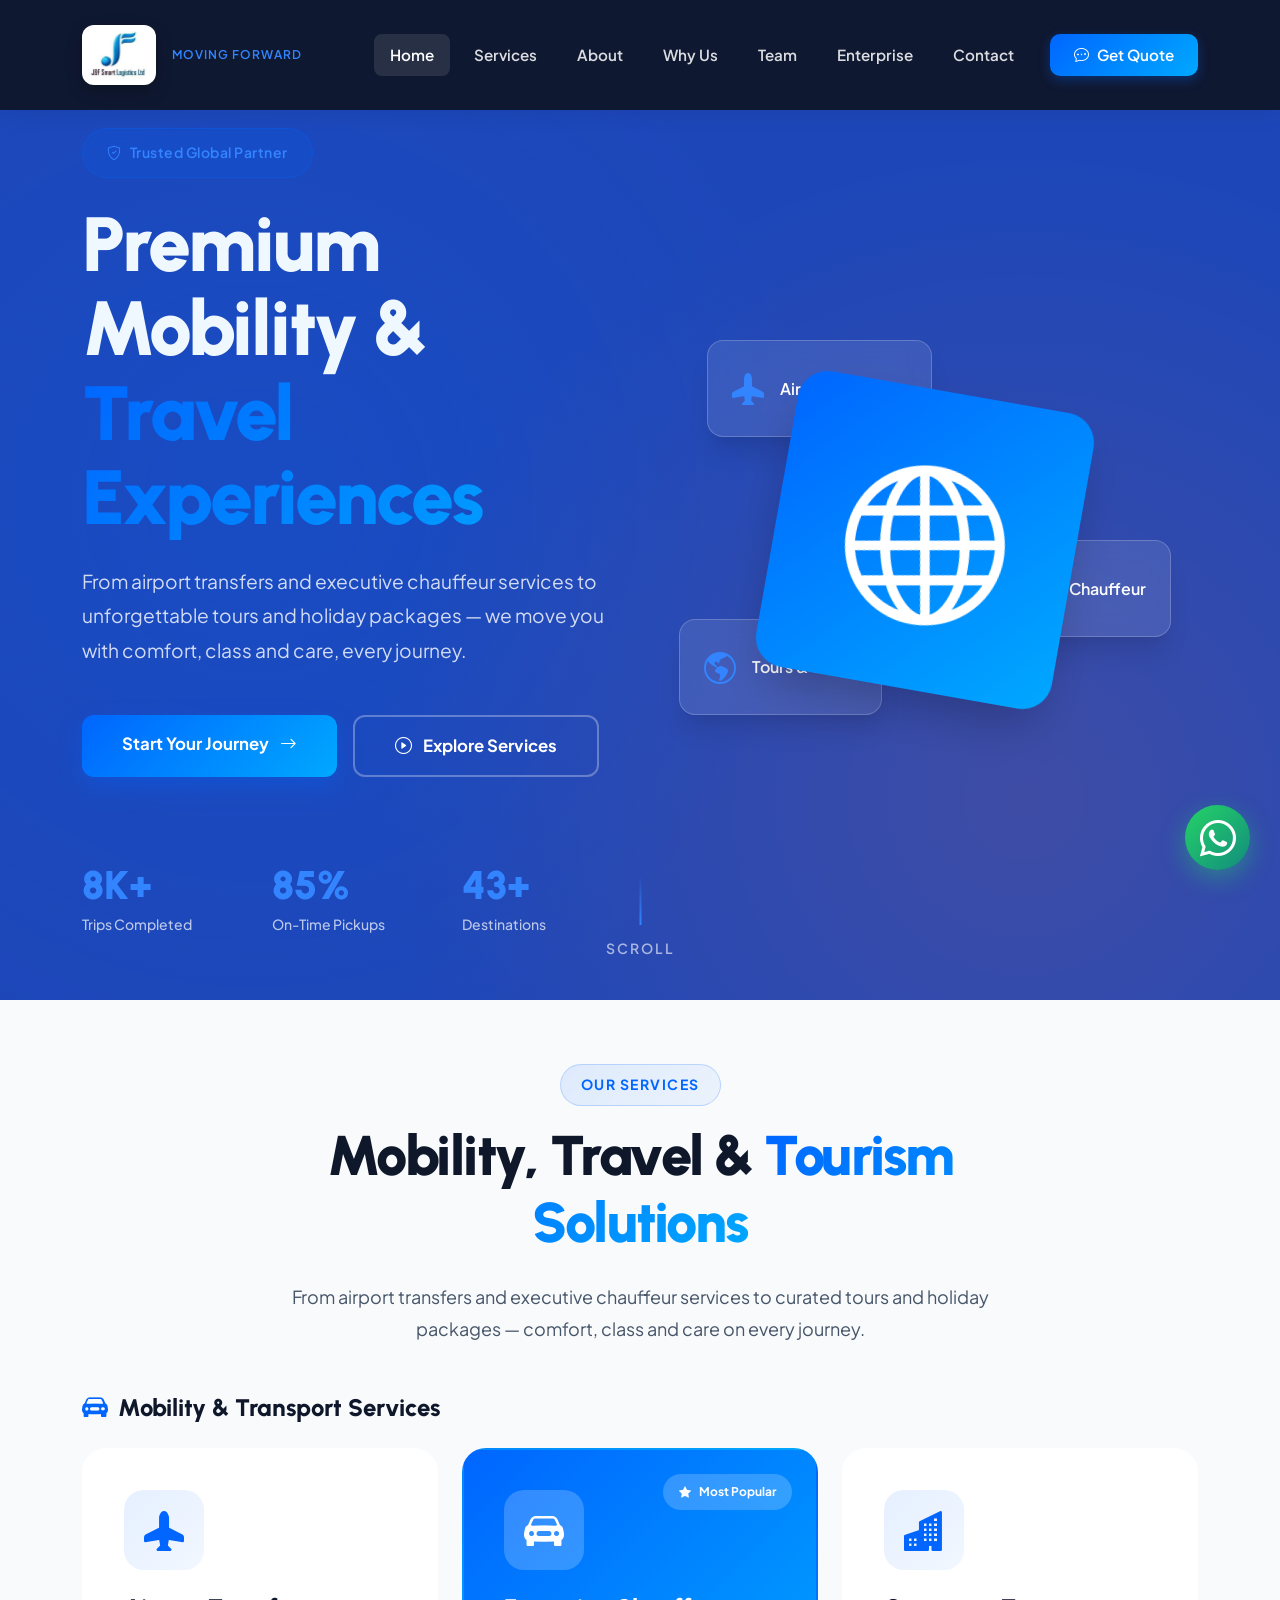
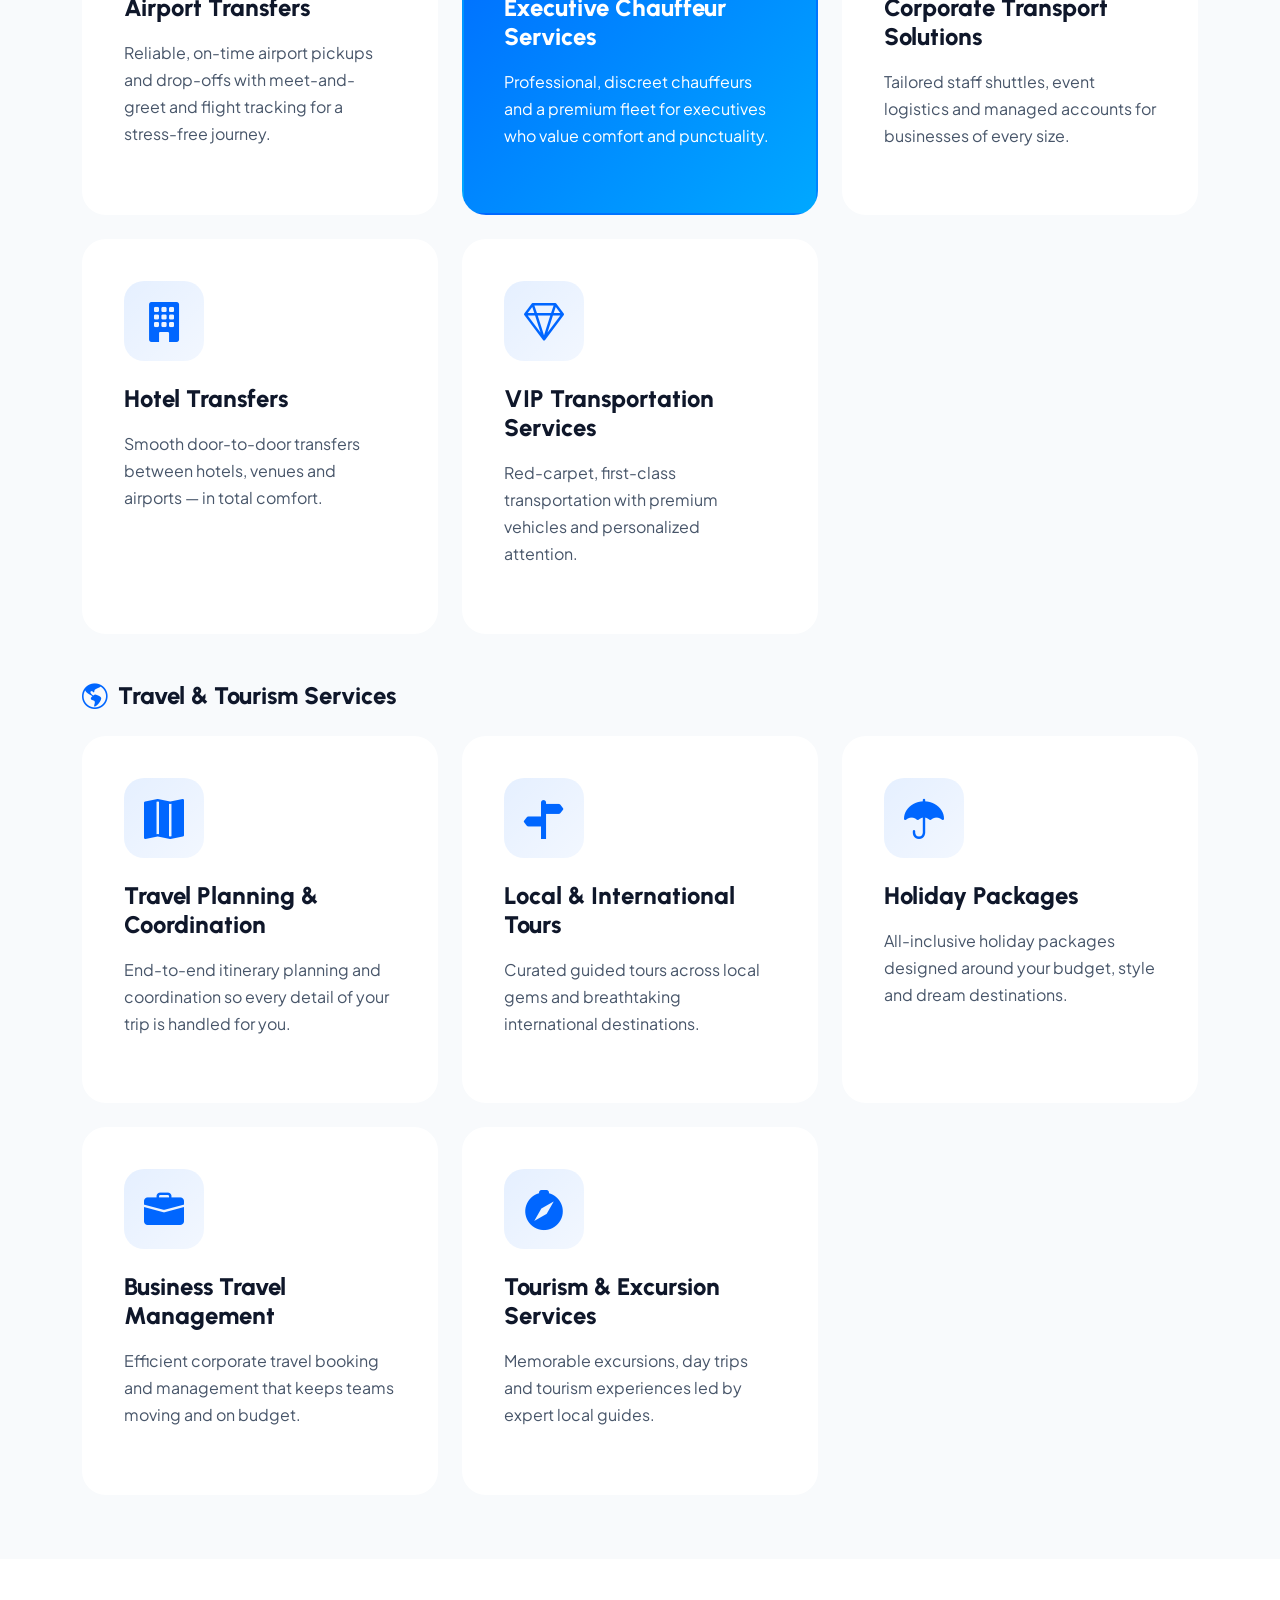
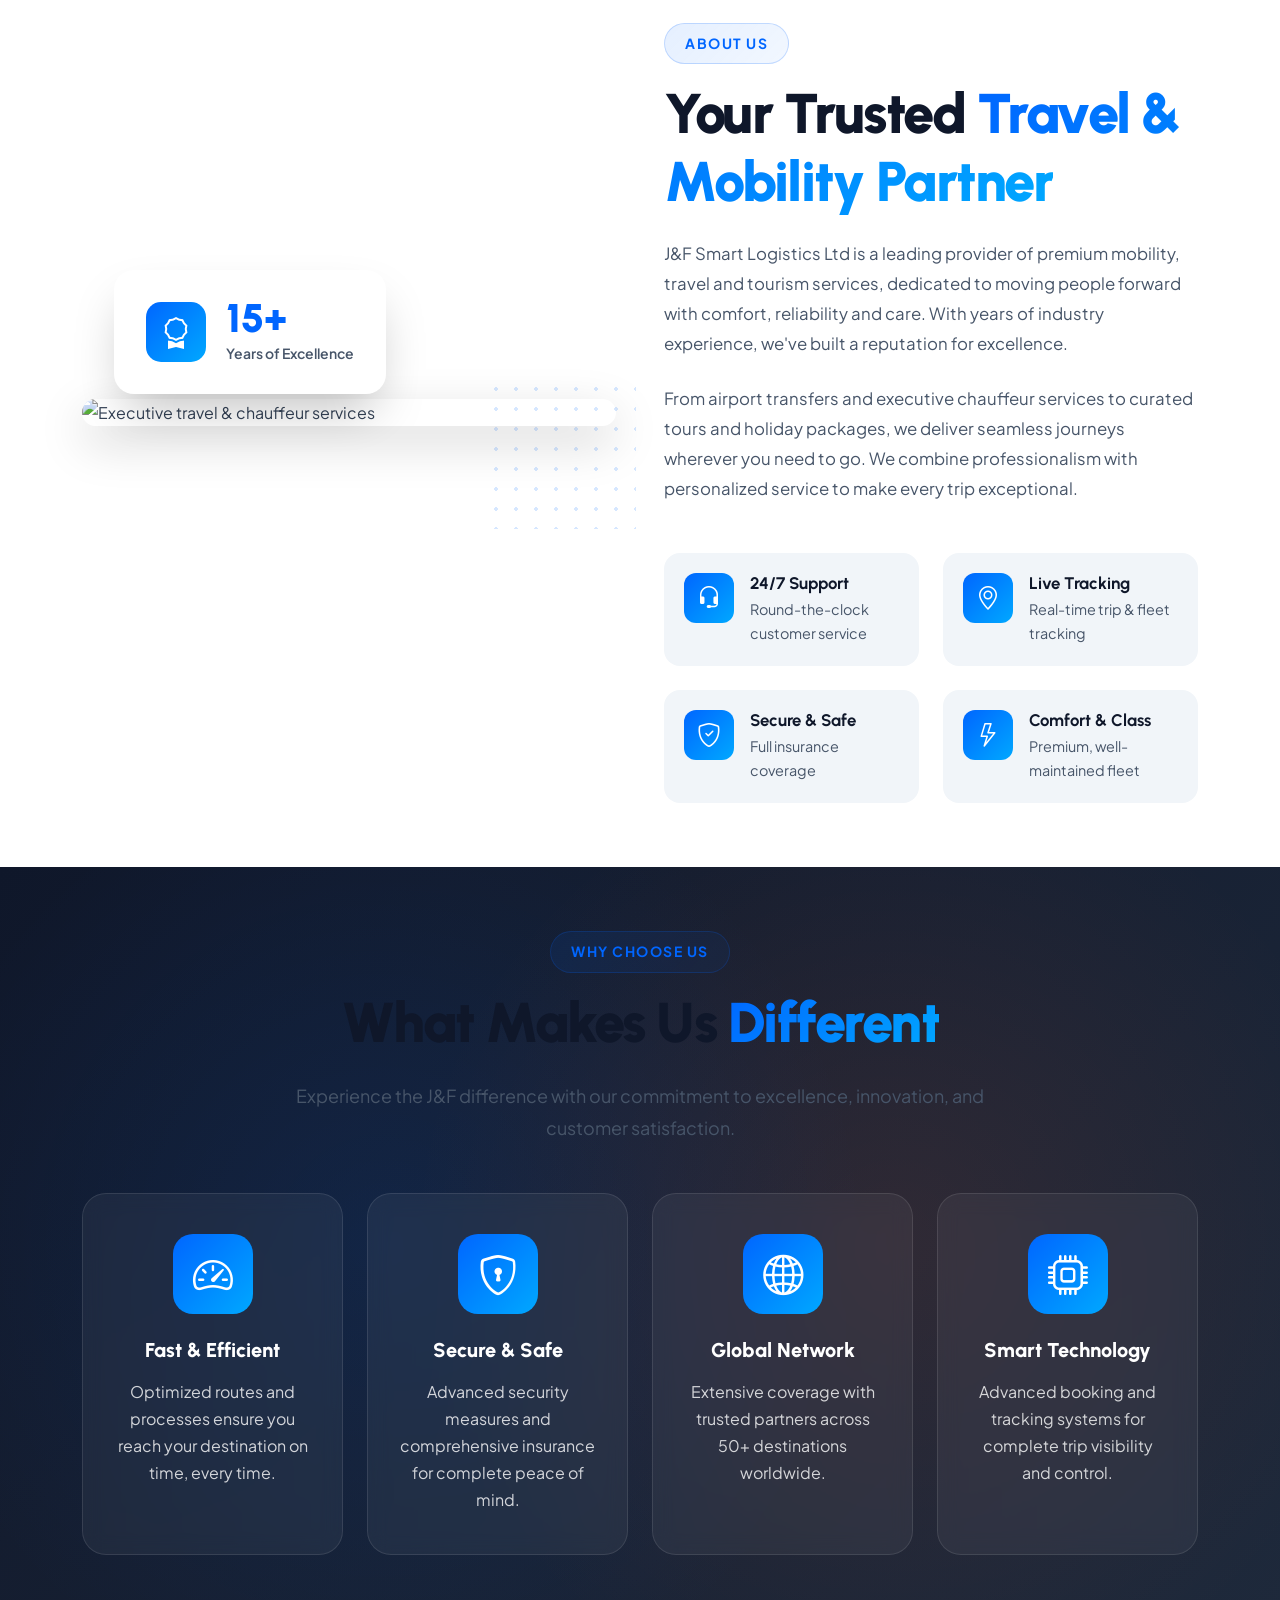
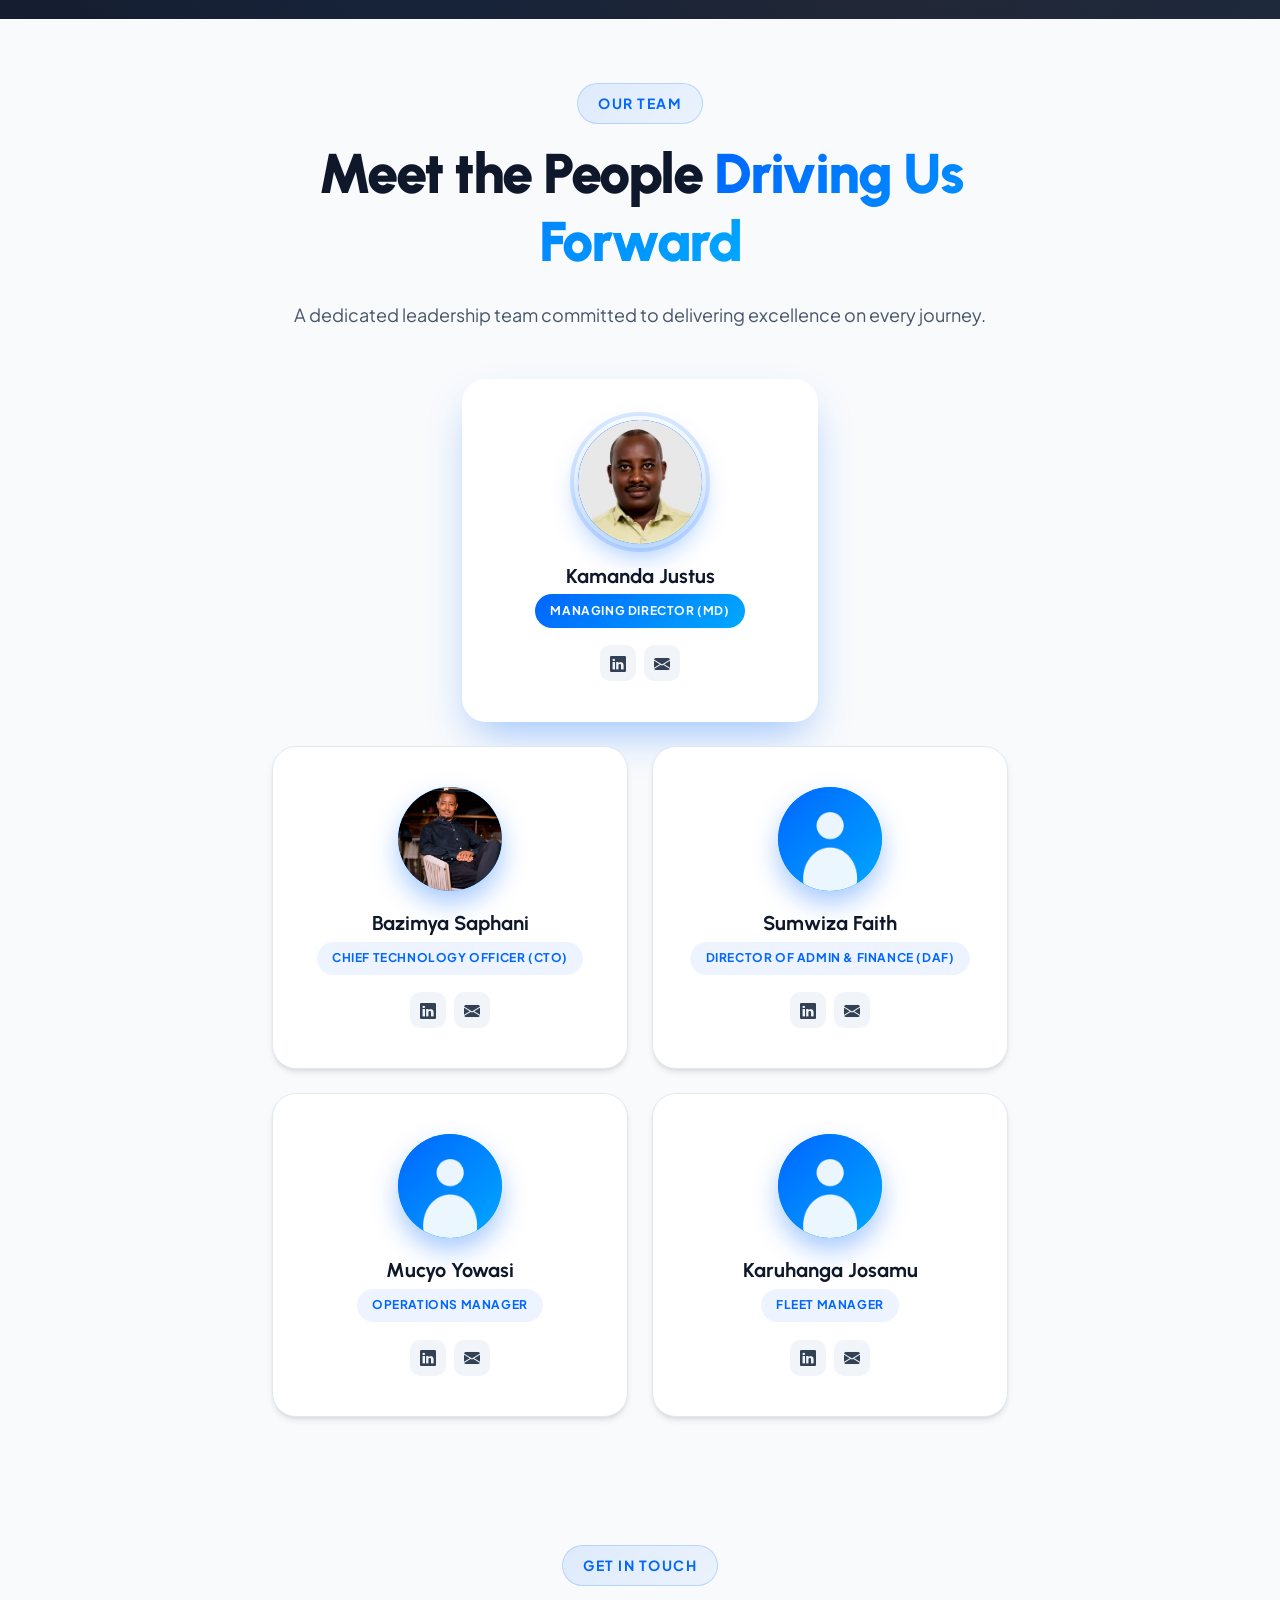
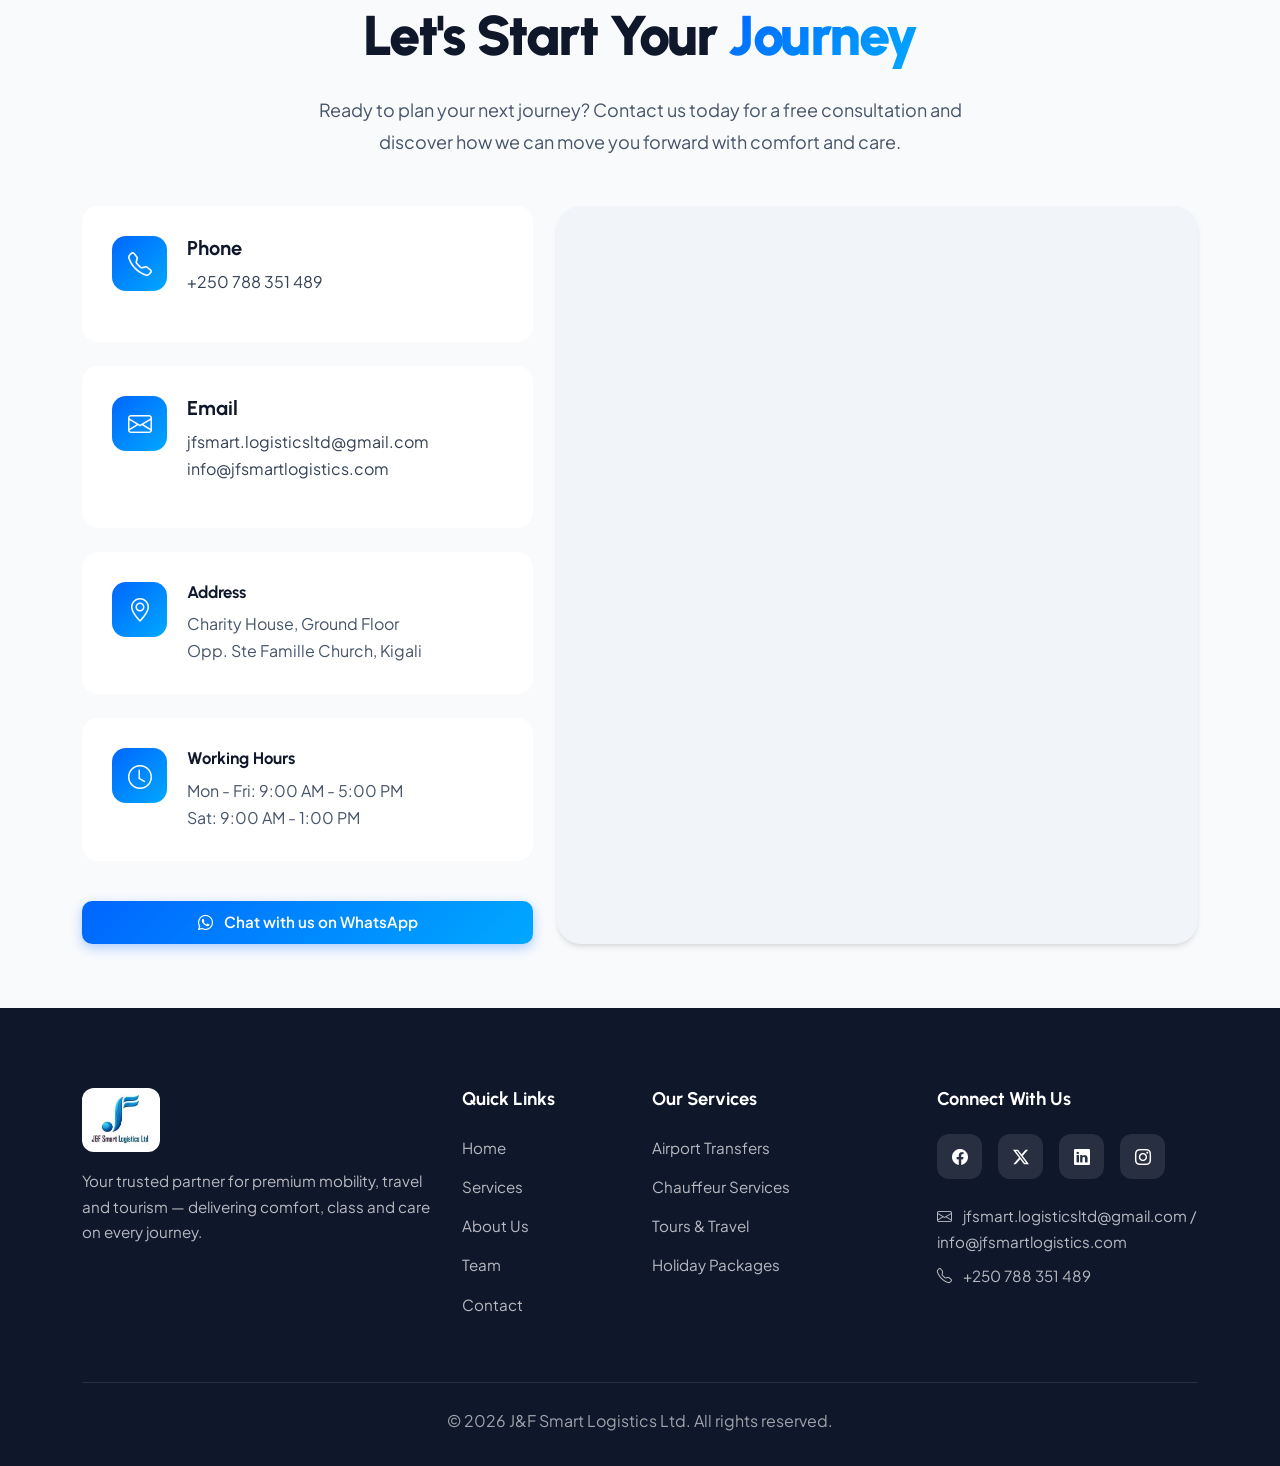
==== index.html @ b87fb438 "copporate page update website" ====
<!DOCTYPE html>
<html lang="en">
<head>
    <meta charset="UTF-8">
    <meta name="viewport" content="width=device-width, initial-scale=1.0">
    <meta name="description" content="J&F Smart Logistics Ltd - Premium mobility, travel & tourism services. Airport transfers, executive chauffeur, tours and holiday packages.">
    <meta name="keywords" content="airport transfers, executive chauffeur, corporate transport, hotel transfers, VIP transport, travel planning, tours, holiday packages, business travel, tourism, excursions, Kigali, Rwanda">
    <title>J&F Smart Logistics Ltd - Mobility, Travel & Tourism</title>
    
    <!-- Bootstrap 5.3 CSS -->
    <link href="https://cdn.jsdelivr.net/npm/bootstrap@5.3.0/dist/css/bootstrap.min.css" rel="stylesheet">
    
    <!-- Bootstrap Icons -->
    <link rel="stylesheet" href="https://cdn.jsdelivr.net/npm/bootstrap-icons@1.11.0/font/bootstrap-icons.css">
    
    <!-- Google Fonts -->
    <link rel="preconnect" href="https://fonts.googleapis.com">
    <link rel="preconnect" href="https://fonts.gstatic.com" crossorigin>
    <link href="https://fonts.googleapis.com/css2?family=Plus+Jakarta+Sans:wght@300;400;500;600;700;800&family=Urbanist:wght@300;400;500;600;700;800;900&display=swap" rel="stylesheet">
    
    <!-- AOS Animation Library -->
    <link href="https://unpkg.com/aos@2.3.1/dist/aos.css" rel="stylesheet">
    
    <!-- Custom CSS -->
    <link rel="stylesheet" href="styles.css">
</head>
<body>

    <!-- Navigation -->
    <nav class="navbar navbar-expand-lg navbar-dark fixed-top" id="mainNav">
        <div class="container">
            <a class="navbar-brand d-flex align-items-center" href="#home">
                <img src="images/logo.png" alt="J&F Smart Logistics Ltd" class="logo-img me-3" id="companyLogo">
                <div class="brand-info">
                    <span class="brand-tagline">Moving Forward</span>
                </div>
            </a>
            <button class="navbar-toggler" type="button" data-bs-toggle="collapse" data-bs-target="#navbarNav">
                <span class="navbar-toggler-icon"></span>
            </button>
            <div class="collapse navbar-collapse" id="navbarNav">
                <ul class="navbar-nav ms-auto align-items-lg-center">
                    <li class="nav-item">
                        <a class="nav-link" href="#home">Home</a>
                    </li>
                    <li class="nav-item">
                        <a class="nav-link" href="#services">Services</a>
                    </li>
                    <li class="nav-item">
                        <a class="nav-link" href="#about">About</a>
                    </li>
                    <li class="nav-item">
                        <a class="nav-link" href="#benefits">Why Us</a>
                    </li>
                    <li class="nav-item">
                        <a class="nav-link" href="#team">Team</a>
                    </li>
                    <li class="nav-item">
                        <a class="nav-link" href="corporate.html">Enterprise</a>
                    </li>
                    <li class="nav-item">
                        <a class="nav-link" href="#contact">Contact</a>
                    </li>
                    <li class="nav-item ms-lg-3">
                        <a class="btn btn-primary-custom" href="#contact">
                            <i class="bi bi-chat-dots me-2"></i>Get Quote
                        </a>
                    </li>
                </ul>
            </div>
        </div>
    </nav>

    <!-- Hero Section -->
    <section id="home" class="hero-section" >
        <div class="hero-gradient"></div>
        <div class="container">
            <div class="row align-items-center min-vh-100 py-5">
                <div class="col-lg-6" data-aos="fade-right">
                    <div class="hero-badge mb-4">
                        <i class="bi bi-shield-check me-2"></i>
                        Trusted Global Partner
                    </div>
                    <h1 class="hero-title mb-4" style="color: aliceblue;">
                        Premium Mobility &
                        <span class="d-block gradient-text">Travel Experiences</span>
                    </h1>
                    <p class="hero-subtitle mb-5">
                        From airport transfers and executive chauffeur services to unforgettable tours
                        and holiday packages — we move you with comfort, class and care, every journey.
                    </p>
                    <div class="d-flex gap-3 flex-wrap mb-5">
                        <a href="#contact" class="btn btn-hero-primary btn-lg">
                            Start Your Journey
                            <i class="bi bi-arrow-right ms-2"></i>
                        </a>
                        <a href="#services" class="btn btn-hero-outline btn-lg">
                            <i class="bi bi-play-circle me-2"></i>
                            Explore Services
                        </a>
                    </div>
                    
                    <!-- Stats Row -->
                    <div class="row g-4 mt-4">
                        <div class="col-4">
                            <div class="stat-box">
                                <div class="stat-number">10K+</div>
                                <div class="stat-label">Trips Completed</div>
                            </div>
                        </div>
                        <div class="col-4">
                            <div class="stat-box">
                                <div class="stat-number">98%</div>
                                <div class="stat-label">On-Time Pickups</div>
                            </div>
                        </div>
                        <div class="col-4">
                            <div class="stat-box">
                                <div class="stat-number">50+</div>
                                <div class="stat-label">Destinations</div>
                            </div>
                        </div>
                    </div>
                </div>
                <div class="col-lg-6" data-aos="fade-left" data-aos-delay="200">
                    <div class="hero-image-wrapper">
                        <div class="floating-card card-1">
                            <i class="bi bi-airplane-fill"></i>
                            <span>Airport Transfers</span>
                        </div>
                        <div class="floating-card card-2">
                            <i class="bi bi-car-front-fill"></i>
                            <span>VIP Chauffeur</span>
                        </div>
                        <div class="floating-card card-3">
                            <i class="bi bi-globe-americas"></i>
                            <span>Tours & Travel</span>
                        </div>
                        <div class="hero-main-icon">
                            <i class="bi bi-globe"></i>
                        </div>
                    </div>
                </div>
            </div>
        </div>
        
        <!-- Scroll Indicator -->
        <div class="scroll-down">
            <div class="scroll-line"></div>
            <span>Scroll</span>
        </div>
    </section>

    <!-- Services Section -->
    <section id="services" class="services-section py-5 py-lg-6">
        <div class="container">
            <div class="row justify-content-center mb-5">
                <div class="col-lg-8 text-center" data-aos="fade-up">
                    <span class="section-badge">OUR SERVICES</span>
                    <h2 class="section-title mt-3 mb-4">
                        Mobility, Travel &
                        <span class="gradient-text">Tourism Solutions</span>
                    </h2>
                    <p class="section-description">
                        From airport transfers and executive chauffeur services to curated tours
                        and holiday packages — comfort, class and care on every journey.
                    </p>
                </div>
            </div>

            <!-- Mobility & Transport -->
            <div class="row mb-3" data-aos="fade-up">
                <div class="col-12">
                    <h3 class="service-category-title"><i class="bi bi-car-front-fill"></i> Mobility &amp; Transport Services</h3>
                </div>
            </div>
            <div class="row g-4 mb-5">
                <div class="col-lg-4 col-md-6" data-aos="fade-up" data-aos-delay="100">
                    <div class="service-card h-100">
                        <div class="service-icon-wrapper"><i class="bi bi-airplane-fill service-icon"></i></div>
                        <h3 class="service-title">Airport Transfers</h3>
                        <p class="service-description">
                            Reliable, on-time airport pickups and drop-offs with meet-and-greet and
                            flight tracking for a stress-free journey.
                        </p>
                    </div>
                </div>

                <div class="col-lg-4 col-md-6" data-aos="fade-up" data-aos-delay="200">
                    <div class="service-card featured h-100">
                        <div class="popular-badge"><i class="bi bi-star-fill"></i> Most Popular</div>
                        <div class="service-icon-wrapper"><i class="bi bi-car-front-fill service-icon"></i></div>
                        <h3 class="service-title">Executive Chauffeur Services</h3>
                        <p class="service-description">
                            Professional, discreet chauffeurs and a premium fleet for executives who
                            value comfort and punctuality.
                        </p>
                    </div>
                </div>

                <div class="col-lg-4 col-md-6" data-aos="fade-up" data-aos-delay="300">
                    <div class="service-card h-100">
                        <div class="service-icon-wrapper"><i class="bi bi-buildings-fill service-icon"></i></div>
                        <h3 class="service-title">Corporate Transport Solutions</h3>
                        <p class="service-description">
                            Tailored staff shuttles, event logistics and managed accounts for
                            businesses of every size.
                        </p>
                    </div>
                </div>

                <div class="col-lg-4 col-md-6" data-aos="fade-up" data-aos-delay="100">
                    <div class="service-card h-100">
                        <div class="service-icon-wrapper"><i class="bi bi-building-fill service-icon"></i></div>
                        <h3 class="service-title">Hotel Transfers</h3>
                        <p class="service-description">
                            Smooth door-to-door transfers between hotels, venues and airports — in
                            total comfort.
                        </p>
                    </div>
                </div>

                <div class="col-lg-4 col-md-6" data-aos="fade-up" data-aos-delay="200">
                    <div class="service-card h-100">
                        <div class="service-icon-wrapper"><i class="bi bi-gem service-icon"></i></div>
                        <h3 class="service-title">VIP Transportation Services</h3>
                        <p class="service-description">
                            Red-carpet, first-class transportation with premium vehicles and
                            personalized attention.
                        </p>
                    </div>
                </div>
            </div>

            <!-- Travel & Tourism -->
            <div class="row mb-3" data-aos="fade-up">
                <div class="col-12">
                    <h3 class="service-category-title"><i class="bi bi-globe-americas"></i> Travel &amp; Tourism Services</h3>
                </div>
            </div>
            <div class="row g-4">
                <div class="col-lg-4 col-md-6" data-aos="fade-up" data-aos-delay="100">
                    <div class="service-card h-100">
                        <div class="service-icon-wrapper"><i class="bi bi-map-fill service-icon"></i></div>
                        <h3 class="service-title">Travel Planning &amp; Coordination</h3>
                        <p class="service-description">
                            End-to-end itinerary planning and coordination so every detail of your
                            trip is handled for you.
                        </p>
                    </div>
                </div>

                <div class="col-lg-4 col-md-6" data-aos="fade-up" data-aos-delay="200">
                    <div class="service-card h-100">
                        <div class="service-icon-wrapper"><i class="bi bi-signpost-split-fill service-icon"></i></div>
                        <h3 class="service-title">Local &amp; International Tours</h3>
                        <p class="service-description">
                            Curated guided tours across local gems and breathtaking international
                            destinations.
                        </p>
                    </div>
                </div>

                <div class="col-lg-4 col-md-6" data-aos="fade-up" data-aos-delay="300">
                    <div class="service-card h-100">
                        <div class="service-icon-wrapper"><i class="bi bi-umbrella-fill service-icon"></i></div>
                        <h3 class="service-title">Holiday Packages</h3>
                        <p class="service-description">
                            All-inclusive holiday packages designed around your budget, style and
                            dream destinations.
                        </p>
                    </div>
                </div>

                <div class="col-lg-4 col-md-6" data-aos="fade-up" data-aos-delay="100">
                    <div class="service-card h-100">
                        <div class="service-icon-wrapper"><i class="bi bi-briefcase-fill service-icon"></i></div>
                        <h3 class="service-title">Business Travel Management</h3>
                        <p class="service-description">
                            Efficient corporate travel booking and management that keeps teams moving
                            and on budget.
                        </p>
                    </div>
                </div>

                <div class="col-lg-4 col-md-6" data-aos="fade-up" data-aos-delay="200">
                    <div class="service-card h-100">
                        <div class="service-icon-wrapper"><i class="bi bi-compass-fill service-icon"></i></div>
                        <h3 class="service-title">Tourism &amp; Excursion Services</h3>
                        <p class="service-description">
                            Memorable excursions, day trips and tourism experiences led by expert
                            local guides.
                        </p>
                    </div>
                </div>
            </div>
        </div>
    </section>

    <!-- About Section -->
    <section id="about" class="about-section py-5 py-lg-6">
        <div class="container">
            <div class="row align-items-center g-5">
                <div class="col-lg-6" data-aos="fade-right">
                    <div class="about-image-wrapper position-relative">
                        <div class="about-image-main">
                            <img src="https://images.unsplash.com/photo-1503376780353-7e6692767b70?w=800&h=600&fit=crop&q=80"
                                 alt="Executive travel & chauffeur services" class="img-fluid rounded-4 shadow-lg">
                        </div>
                        <div class="about-experience-badge">
                            <div class="badge-icon">
                                <i class="bi bi-award"></i>
                            </div>
                            <div class="badge-content">
                                <h3>15+</h3>
                                <p>Years of Excellence</p>
                            </div>
                        </div>
                        <div class="about-dots-pattern"></div>
                    </div>
                </div>
                <div class="col-lg-6" data-aos="fade-left">
                    <span class="section-badge">ABOUT US</span>
                    <h2 class="section-title mt-3 mb-4">
                        Your Trusted
                        <span class="gradient-text">Travel & Mobility Partner</span>
                    </h2>
                    <p class="about-text mb-4">
                        J&F Smart Logistics Ltd is a leading provider of premium mobility, travel and tourism
                        services, dedicated to moving people forward with comfort, reliability and care.
                        With years of industry experience, we've built a reputation for excellence.
                    </p>
                    <p class="about-text mb-5">
                        From airport transfers and executive chauffeur services to curated tours and holiday
                        packages, we deliver seamless journeys wherever you need to go. We combine
                        professionalism with personalized service to make every trip exceptional.
                    </p>
                    
                    <div class="row g-4">
                        <div class="col-md-6">
                            <div class="about-feature">
                                <div class="feature-icon">
                                    <i class="bi bi-headset"></i>
                                </div>
                                <div class="feature-content">
                                    <h5>24/7 Support</h5>
                                    <p>Round-the-clock customer service</p>
                                </div>
                            </div>
                        </div>
                        <div class="col-md-6">
                            <div class="about-feature">
                                <div class="feature-icon">
                                    <i class="bi bi-geo-alt"></i>
                                </div>
                                <div class="feature-content">
                                    <h5>Live Tracking</h5>
                                    <p>Real-time trip & fleet tracking</p>
                                </div>
                            </div>
                        </div>
                        <div class="col-md-6">
                            <div class="about-feature">
                                <div class="feature-icon">
                                    <i class="bi bi-shield-check"></i>
                                </div>
                                <div class="feature-content">
                                    <h5>Secure & Safe</h5>
                                    <p>Full insurance coverage</p>
                                </div>
                            </div>
                        </div>
                        <div class="col-md-6">
                            <div class="about-feature">
                                <div class="feature-icon">
                                    <i class="bi bi-lightning"></i>
                                </div>
                                <div class="feature-content">
                                    <h5>Comfort & Class</h5>
                                    <p>Premium, well-maintained fleet</p>
                                </div>
                            </div>
                        </div>
                    </div>
                </div>
            </div>
        </div>
    </section>

    <!-- Benefits Section -->
    <section id="benefits" class="benefits-section py-5 py-lg-6">
        <div class="container">
            <div class="row justify-content-center mb-5">
                <div class="col-lg-8 text-center" data-aos="fade-up">
                    <span class="section-badge">WHY CHOOSE US</span>
                    <h2 class="section-title mt-3 mb-4">
                        What Makes Us
                        <span class="gradient-text">Different</span>
                    </h2>
                    <p class="section-description">
                        Experience the J&F difference with our commitment to excellence, 
                        innovation, and customer satisfaction.
                    </p>
                </div>
            </div>

            <div class="row g-4">
                <div class="col-lg-3 col-md-6" data-aos="fade-up" data-aos-delay="100">
                    <div class="benefit-card text-center h-100">
                        <div class="benefit-icon mx-auto mb-4">
                            <i class="bi bi-speedometer2"></i>
                        </div>
                        <h4 class="benefit-title mb-3">Fast & Efficient</h4>
                        <p class="benefit-text">
                            Optimized routes and processes ensure you reach your
                            destination on time, every time.
                        </p>
                    </div>
                </div>

                <div class="col-lg-3 col-md-6" data-aos="fade-up" data-aos-delay="200">
                    <div class="benefit-card text-center h-100">
                        <div class="benefit-icon mx-auto mb-4">
                            <i class="bi bi-shield-lock"></i>
                        </div>
                        <h4 class="benefit-title mb-3">Secure & Safe</h4>
                        <p class="benefit-text">
                            Advanced security measures and comprehensive insurance for 
                            complete peace of mind.
                        </p>
                    </div>
                </div>

                <div class="col-lg-3 col-md-6" data-aos="fade-up" data-aos-delay="300">
                    <div class="benefit-card text-center h-100">
                        <div class="benefit-icon mx-auto mb-4">
                            <i class="bi bi-globe2"></i>
                        </div>
                        <h4 class="benefit-title mb-3">Global Network</h4>
                        <p class="benefit-text">
                            Extensive coverage with trusted partners across 50+
                            destinations worldwide.
                        </p>
                    </div>
                </div>

                <div class="col-lg-3 col-md-6" data-aos="fade-up" data-aos-delay="400">
                    <div class="benefit-card text-center h-100">
                        <div class="benefit-icon mx-auto mb-4">
                            <i class="bi bi-cpu"></i>
                        </div>
                        <h4 class="benefit-title mb-3">Smart Technology</h4>
                        <p class="benefit-text">
                            Advanced booking and tracking systems for complete
                            trip visibility and control.
                        </p>
                    </div>
                </div>
            </div>
        </div>
    </section>

    <!-- Team Section -->
    <section id="team" class="team-section py-5 py-lg-6">
        <div class="container">
            <div class="row justify-content-center mb-5">
                <div class="col-lg-8 text-center" data-aos="fade-up">
                    <span class="section-badge">OUR TEAM</span>
                    <h2 class="section-title mt-3 mb-4">
                        Meet the People
                        <span class="gradient-text">Driving Us Forward</span>
                    </h2>
                    <p class="section-description">
                        A dedicated leadership team committed to delivering excellence on every journey.
                    </p>
                </div>
            </div>

            <!-- Level 1 · Managing Director -->
            <div class="row justify-content-center mb-4">
                <div class="col-lg-4 col-md-6" data-aos="fade-up">
                    <div class="team-card featured text-center h-100">
                        <div class="team-avatar"><img src="images/member-md.png" alt="Kamanda Justus"></div>
                        <h4 class="team-name">Kamanda Justus</h4>
                        <span class="team-role">Managing Director (MD)</span>
                        <div class="team-social">
                            <a href="#"><i class="bi bi-linkedin"></i></a>
                            <a href="mailto:info@jfsmartlogistics.com"><i class="bi bi-envelope-fill"></i></a>
                        </div>
                    </div>
                </div>
            </div>

            <!-- Level 2 · Senior Leadership -->
            <div class="row g-4 justify-content-center mb-4">
                <div class="col-lg-4 col-md-6" data-aos="fade-up" data-aos-delay="100">
                    <div class="team-card text-center h-100">
                        <div class="team-avatar"><img src="images/member-cto.png" alt="Bazimya Saphani"></div>
                        <h4 class="team-name">Bazimya Saphani</h4>
                        <span class="team-role">Chief Technology Officer (CTO)</span>
                        <div class="team-social">
                            <a href="#"><i class="bi bi-linkedin"></i></a>
                            <a href="mailto:info@jfsmartlogistics.com"><i class="bi bi-envelope-fill"></i></a>
                        </div>
                    </div>
                </div>
                <div class="col-lg-4 col-md-6" data-aos="fade-up" data-aos-delay="200">
                    <div class="team-card text-center h-100">
                        <div class="team-avatar"><img src="images/member-daf.png" alt="Sumwiza Faith"></div>
                        <h4 class="team-name">Sumwiza Faith</h4>
                        <span class="team-role">Director of Admin &amp; Finance (DAF)</span>
                        <div class="team-social">
                            <a href="#"><i class="bi bi-linkedin"></i></a>
                            <a href="mailto:info@jfsmartlogistics.com"><i class="bi bi-envelope-fill"></i></a>
                        </div>
                    </div>
                </div>
            </div>

            <!-- Level 3 · Management -->
            <div class="row g-4 justify-content-center">
                <div class="col-lg-4 col-md-6" data-aos="fade-up" data-aos-delay="100">
                    <div class="team-card text-center h-100">
                        <div class="team-avatar"><img src="images/member-ops.png" alt="Mucyo Yowasi"></div>
                        <h4 class="team-name">Mucyo Yowasi</h4>
                        <span class="team-role">Operations Manager</span>
                        <div class="team-social">
                            <a href="#"><i class="bi bi-linkedin"></i></a>
                            <a href="mailto:info@jfsmartlogistics.com"><i class="bi bi-envelope-fill"></i></a>
                        </div>
                    </div>
                </div>
                <div class="col-lg-4 col-md-6" data-aos="fade-up" data-aos-delay="200">
                    <div class="team-card text-center h-100">
                        <div class="team-avatar"><img src="images/member-fleet.png" alt="Karuhanga Josamu"></div>
                        <h4 class="team-name">Karuhanga Josamu</h4>
                        <span class="team-role">Fleet Manager</span>
                        <div class="team-social">
                            <a href="#"><i class="bi bi-linkedin"></i></a>
                            <a href="mailto:info@jfsmartlogistics.com"><i class="bi bi-envelope-fill"></i></a>
                        </div>
                    </div>
                </div>
            </div>
        </div>
    </section>

    <!-- Contact Section -->
    <section id="contact" class="contact-section py-5 py-lg-6">
        <div class="container">
            <div class="row justify-content-center mb-5">
                <div class="col-lg-8 text-center" data-aos="fade-up">
                    <span class="section-badge">GET IN TOUCH</span>
                    <h2 class="section-title mt-3 mb-4">
                        Let's Start Your
                        <span class="gradient-text">Journey</span>
                    </h2>
                    <p class="section-description">
                        Ready to plan your next journey? Contact us today for a free consultation
                        and discover how we can move you forward with comfort and care.
                    </p>
                </div>
            </div>

            <div class="row g-4 align-items-stretch">
                <div class="col-lg-5" data-aos="fade-right">
                    <div class="contact-info-wrapper h-100">
                        <div class="contact-item">
                            <div class="contact-item-icon">
                                <i class="bi bi-telephone"></i>
                            </div>
                            <div>
                                <h5>Phone</h5>
                                <p id="phoneNumber">+250 788 351 489</p>
                            </div>
                        </div>

                        <div class="contact-item">
                            <div class="contact-item-icon">
                                <i class="bi bi-envelope"></i>
                            </div>
                            <div>
                                <h5>Email</h5>
                                <p>jfsmart.logisticsltd@gmail.com<br>info@jfsmartlogistics.com</p>
                            </div>
                        </div>

                        <div class="contact-item">
                            <div class="contact-item-icon">
                                <i class="bi bi-geo-alt"></i>
                            </div>
                            <div class="contact-item-content">
                                <h5>Address</h5>
                                <p>Charity House, Ground Floor<br>Opp. Ste Famille Church, Kigali</p>
                            </div>
                        </div>

                        <div class="contact-item">
                            <div class="contact-item-icon">
                                <i class="bi bi-clock"></i>
                            </div>
                            <div class="contact-item-content">
                                <h5>Working Hours</h5>
                                <p>Mon - Fri: 9:00 AM - 5:00 PM<br>Sat: 9:00 AM - 1:00 PM</p>
                            </div>
                        </div>

                        <a href="https://wa.me/250788351489" target="_blank" class="btn btn-primary-custom w-100 mt-3">
                            <i class="bi bi-whatsapp me-2"></i> Chat with us on WhatsApp
                        </a>
                    </div>
                </div>

                <div class="col-lg-7" data-aos="fade-left">
                    <div class="contact-map-wrapper h-100">
                        <iframe src="https://maps.google.com/maps?q=Eglise%20Sainte%20Famille%20Kigali&z=15&output=embed"
                            style="border:0;width:100%;height:100%;min-height:430px;" allowfullscreen=""
                            loading="lazy" referrerpolicy="no-referrer-when-downgrade"
                            title="J&amp;F Smart Logistics location"></iframe>
                    </div>
                </div>
            </div>
        </div>
    </section>

    <!-- Footer -->
    <footer class="footer">
        <div class="container">
            <div class="row g-4 pb-5">
                <div class="col-lg-4 col-md-6">
                    <div class="footer-brand mb-4">
                        <img src="images/logo.png" alt="J&F Smart Logistics Ltd" class="footer-logo mb-3" id="footerLogo">
                        <p class="footer-text">
                            Your trusted partner for premium mobility, travel and tourism — delivering
                            comfort, class and care on every journey.
                        </p>
                    </div>
                </div>
                <div class="col-lg-2 col-md-6">
                    <h5 class="footer-title mb-4">Quick Links</h5>
                    <ul class="footer-links">
                        <li><a href="#home">Home</a></li>
                        <li><a href="#services">Services</a></li>
                        <li><a href="#about">About Us</a></li>
                        <li><a href="#team">Team</a></li>
                        <li><a href="#contact">Contact</a></li>
                    </ul>
                </div>
                <div class="col-lg-3 col-md-6">
                    <h5 class="footer-title mb-4">Our Services</h5>
                    <ul class="footer-links">
                        <li><a href="#services">Airport Transfers</a></li>
                        <li><a href="#services">Chauffeur Services</a></li>
                        <li><a href="#services">Tours & Travel</a></li>
                        <li><a href="#services">Holiday Packages</a></li>
                    </ul>
                </div>
                <div class="col-lg-3 col-md-6">
                    <h5 class="footer-title mb-4">Connect With Us</h5>
                    <div class="social-links mb-4">
                        <a href="#" class="social-link"><i class="bi bi-facebook"></i></a>
                        <a href="#" class="social-link"><i class="bi bi-twitter-x"></i></a>
                        <a href="#" class="social-link"><i class="bi bi-linkedin"></i></a>
                        <a href="#" class="social-link"><i class="bi bi-instagram"></i></a>
                    </div>
                    <p class="footer-text mb-2">
                        <i class="bi bi-envelope me-2"></i>
                        <span id="footerEmail">jfsmart.logisticsltd@gmail.com<br>info@jfsmartlogistics.com</span>
                    </p>
                    <p class="footer-text">
                        <i class="bi bi-telephone me-2"></i>
                        <span id="footerPhone">+ (250) 788-351489</span>
                    </p>
                </div>
            </div>
            <div class="footer-bottom text-center pt-4">
                <p class="mb-0">&copy; 2026 J&F Smart Logistics Ltd. All rights reserved.</p>
            </div>
        </div>
    </footer>

    <!-- WhatsApp Float Button -->
    <a href="https://wa.me/0788351489" class="whatsapp-btn" target="_blank" id="whatsappButton">
        <i class="bi bi-whatsapp"></i>
    </a>

    <!-- Bootstrap 5.3 JS Bundle -->
    <script src="https://cdn.jsdelivr.net/npm/bootstrap@5.3.0/dist/js/bootstrap.bundle.min.js"></script>
    
    <!-- AOS Animation Library -->
    <script src="https://unpkg.com/aos@2.3.1/dist/aos.js"></script>
    
    <!-- Custom JS -->
    <script src="script.js"></script>
</body>
</html>
---- styles.css ----
/* ==============================================
   J&F Smart Logistics - Enhanced CSS
   Bootstrap 5.3 | Modern UI Design
   ============================================== */

/* === CSS Variables === */
:root {
    /* Colors */
    --primary: #0066FF;
    --primary-dark: #0052CC;
    --primary-light: #3385FF;
    --secondary: #FF6B35;
    --secondary-dark: #E85A2A;
    --dark: #0F172A;
    --dark-light: #1E293B;
    --light: #F8FAFC;
    --white: #FFFFFF;
    --gray-100: #F1F5F9;
    --gray-200: #E2E8F0;
    --gray-300: #CBD5E1;
    --gray-600: #475569;
    --gray-700: #334155;
    --gray-900: #0F172A;
    
    /* Gradients */
    --gradient-primary: linear-gradient(135deg, #0066FF 0%, #00A8FF 100%);
    --gradient-secondary: linear-gradient(135deg, #FF6B35 0%, #FF8F6B 100%);
    --gradient-dark: linear-gradient(135deg, #0F172A 0%, #1E293B 100%);
    
    /* Shadows */
    --shadow-sm: 0 1px 2px 0 rgba(0, 0, 0, 0.05);
    --shadow: 0 4px 6px -1px rgba(0, 0, 0, 0.1), 0 2px 4px -1px rgba(0, 0, 0, 0.06);
    --shadow-md: 0 10px 15px -3px rgba(0, 0, 0, 0.1), 0 4px 6px -2px rgba(0, 0, 0, 0.05);
    --shadow-lg: 0 20px 25px -5px rgba(0, 0, 0, 0.1), 0 10px 10px -5px rgba(0, 0, 0, 0.04);
    --shadow-xl: 0 25px 50px -12px rgba(0, 0, 0, 0.25);
    
    /* Transitions */
    --transition: all 0.3s cubic-bezier(0.4, 0, 0.2, 1);
    --transition-slow: all 0.5s cubic-bezier(0.4, 0, 0.2, 1);
    
    /* Fonts */
    --font-primary: 'Plus Jakarta Sans', sans-serif;
    --font-display: 'Urbanist', sans-serif;
}

/* === Global Styles === */
* {
    margin: 0;
    padding: 0;
    box-sizing: border-box;
}

html {
    scroll-behavior: smooth;
}

body {
    font-family: var(--font-primary);
    color: var(--gray-700);
    background-color: var(--white);
    line-height: 1.7;
    overflow-x: hidden;
}

h1, h2, h3, h4, h5, h6 {
    font-family: var(--font-display);
    font-weight: 700;
    color: var(--dark);
    line-height: 1.2;
}

a {
    text-decoration: none;
    color: inherit;
    transition: var(--transition);
}

img {
    max-width: 100%;
    height: auto;
    display: block;
}

.gradient-text {
    background: var(--gradient-primary);
    -webkit-background-clip: text;
    -webkit-text-fill-color: transparent;
    background-clip: text;
}

.py-lg-6 {
    padding-top: 4rem !important;
    padding-bottom: 4rem !important;
}

/* === Navigation === */
#mainNav {
    padding: 1.25rem 0;
    background: rgba(15, 23, 42, 0.95);
    backdrop-filter: blur(20px);
    -webkit-backdrop-filter: blur(20px);
    transition: var(--transition);
    box-shadow: 0 4px 20px rgba(0, 0, 0, 0.08);
}

#mainNav.scrolled {
    padding: 0.75rem 0;
    background: rgba(15, 23, 42, 0.98);
    box-shadow: 0 4px 30px rgba(0, 0, 0, 0.15);
}

.logo-img {
    height: 60px;
    width: auto;
    transition: var(--transition);
    background: #fff;
    border-radius: 12px;
    padding: 6px 8px;
    box-shadow: 0 6px 16px rgba(0, 0, 0, 0.25);
}

.brand-info {
    display: flex;
    flex-direction: column;
    line-height: 1.2;
}

.brand-name {
    font-family: var(--font-display);
    font-size: 1.4rem;
    font-weight: 800;
    color: var(--white);
    letter-spacing: -0.5px;
}

.brand-tagline {
    font-size: 0.75rem;
    color: var(--primary-light);
    font-weight: 600;
    letter-spacing: 1px;
    text-transform: uppercase;
}

.navbar-nav .nav-link {
    color: rgba(255, 255, 255, 0.85);
    font-weight: 600;
    font-size: 0.95rem;
    padding: 0.5rem 1rem !important;
    margin: 0 0.25rem;
    border-radius: 8px;
    transition: var(--transition);
}

.navbar-nav .nav-link:hover,
.navbar-nav .nav-link.active {
    color: var(--white);
    background: rgba(255, 255, 255, 0.1);
}

.btn-primary-custom {
    background: var(--gradient-primary);
    color: var(--white);
    border: none;
    padding: 0.625rem 1.5rem;
    border-radius: 10px;
    font-weight: 600;
    font-size: 0.95rem;
    transition: var(--transition);
    box-shadow: 0 4px 12px rgba(0, 102, 255, 0.3);
}

.btn-primary-custom:hover {
    transform: translateY(-2px);
    box-shadow: 0 8px 20px rgba(0, 102, 255, 0.4);
    color: var(--white);
}

/* === Hero Section === */
.hero-section {
    position: relative;
    min-height: 100vh;
    background: var(--gradient-dark);
    color: var(--white);
    overflow: hidden;
    padding-top: 80px;
    background: rgb(29, 71, 185);
}

.hero-gradient {
    position: absolute;
    top: 0;
    left: 0;
    right: 0;
    bottom: 0;
    background: 
        radial-gradient(circle at 20% 50%, rgba(0, 102, 255, 0.15) 0%, transparent 50%),
        radial-gradient(circle at 80% 80%, rgba(255, 107, 53, 0.15) 0%, transparent 50%);
    z-index: 1;
}

.hero-section .container,
.hero-section .row {
    position: relative;
    z-index: 2;
}

.hero-badge {
    display: inline-flex;
    align-items: center;
    padding: 0.75rem 1.5rem;
    background: rgba(0, 102, 255, 0.15);
    border: 1px solid rgba(0, 102, 255, 0.3);
    border-radius: 50px;
    color: var(--primary-light);
    font-weight: 600;
    font-size: 0.875rem;
    letter-spacing: 0.5px;
    backdrop-filter: blur(10px);
}

.hero-title {
    font-size: clamp(2.5rem, 6vw, 5rem);
    font-weight: 900;
    line-height: 1.1;
    letter-spacing: -2px;
    margin-bottom: 2rem;
}

.hero-subtitle {
    font-size: 1.2rem;
    color: rgba(255, 255, 255, 0.8);
    max-width: 600px;
    line-height: 1.8;
}

.btn-hero-primary {
    background: var(--gradient-primary);
    color: var(--white);
    border: none;
    padding: 1rem 2.5rem;
    border-radius: 12px;
    font-weight: 700;
    font-size: 1.05rem;
    box-shadow: 0 10px 25px rgba(0, 102, 255, 0.3);
    transition: var(--transition);
}

.btn-hero-primary:hover {
    transform: translateY(-3px);
    box-shadow: 0 15px 35px rgba(0, 102, 255, 0.4);
    color: var(--white);
}

.btn-hero-outline {
    background: transparent;
    color: var(--white);
    border: 2px solid rgba(255, 255, 255, 0.3);
    padding: 1rem 2.5rem;
    border-radius: 12px;
    font-weight: 700;
    font-size: 1.05rem;
    transition: var(--transition);
}

.btn-hero-outline:hover {
    background: rgba(255, 255, 255, 0.1);
    border-color: var(--primary-light);
    color: var(--primary-light);
}

.stat-box {
    padding: 1rem 0;
}

.stat-number {
    font-size: 2.5rem;
    font-weight: 900;
    color: var(--primary-light);
    font-family: var(--font-display);
    line-height: 1;
    margin-bottom: 0.5rem;
}

.stat-label {
    font-size: 0.875rem;
    color: rgba(255, 255, 255, 0.7);
    font-weight: 500;
}

/* Hero Visual */
.hero-image-wrapper {
    position: relative;
    display: flex;
    align-items: center;
    justify-content: center;
    min-height: 500px;
}

.hero-main-icon {
    width: 300px;
    height: 300px;
    background: var(--gradient-primary);
    border-radius: 30px;
    display: flex;
    align-items: center;
    justify-content: center;
    box-shadow: var(--shadow-xl);
    transform: rotate(10deg);
    animation: float 6s ease-in-out infinite;
}

.hero-main-icon i {
    font-size: 10rem;
    color: var(--white);
    transform: rotate(-10deg);
}

.floating-card {
    position: absolute;
    background: rgba(255, 255, 255, 0.1);
    backdrop-filter: blur(10px);
    border: 1px solid rgba(255, 255, 255, 0.2);
    padding: 1.25rem 1.5rem;
    border-radius: 16px;
    display: flex;
    align-items: center;
    gap: 1rem;
    box-shadow: var(--shadow-lg);
    color: var(--white);
    font-weight: 600;
    animation: float 4s ease-in-out infinite;
}

.floating-card i {
    font-size: 2rem;
    color: var(--primary-light);
}

.card-1 {
    top: 10%;
    left: 10%;
    animation-delay: 0s;
}

.card-2 {
    top: 50%;
    right: 5%;
    animation-delay: 1s;
}

.card-3 {
    bottom: 15%;
    left: 5%;
    animation-delay: 2s;
}

/* Scroll Indicator */
.scroll-down {
    position: absolute;
    bottom: 40px;
    left: 50%;
    transform: translateX(-50%);
    display: flex;
    flex-direction: column;
    align-items: center;
    gap: 0.75rem;
    color: rgba(255, 255, 255, 0.6);
    font-size: 0.875rem;
    font-weight: 600;
    letter-spacing: 2px;
    text-transform: uppercase;
    z-index: 3;
}

.scroll-line {
    width: 2px;
    height: 50px;
    background: linear-gradient(to bottom, transparent, var(--primary-light));
    animation: scrollAnimation 2s ease-in-out infinite;
}

/* === Section Badges & Titles === */
.section-badge {
    display: inline-block;
    padding: 0.5rem 1.25rem;
    background: linear-gradient(135deg, rgba(0, 102, 255, 0.1) 0%, rgba(0, 102, 255, 0.05) 100%);
    border: 1px solid rgba(0, 102, 255, 0.2);
    border-radius: 50px;
    color: var(--primary);
    font-weight: 700;
    font-size: 0.875rem;
    letter-spacing: 1.5px;
    text-transform: uppercase;
}

.section-title {
    font-size: clamp(2rem, 5vw, 3.5rem);
    font-weight: 900;
    letter-spacing: -1.5px;
}

.section-description {
    font-size: 1.125rem;
    color: var(--gray-600);
    max-width: 700px;
    margin: 0 auto;
    line-height: 1.8;
}

/* === Services Section === */
.services-section {
    background: var(--light);
}

.service-card {
    background: var(--white);
    border-radius: 24px;
    padding: 2.5rem;
    transition: var(--transition-slow);
    border: 2px solid transparent;
    position: relative;
    overflow: hidden;
}

.service-card::before {
    content: '';
    position: absolute;
    top: 0;
    left: 0;
    right: 0;
    height: 4px;
    background: var(--gradient-primary);
    transform: scaleX(0);
    transform-origin: left;
    transition: transform 0.4s ease;
}

.service-card:hover::before {
    transform: scaleX(1);
}

.service-card:hover {
    transform: translateY(-8px);
    box-shadow: var(--shadow-xl);
    border-color: var(--primary-light);
}

.service-card.featured {
    background: var(--gradient-primary);
    color: var(--white);
}

.service-card.featured .service-title,
.service-card.featured .service-description {
    color: var(--white);
}

.popular-badge {
    position: absolute;
    top: 1.5rem;
    right: 1.5rem;
    background: rgba(255, 255, 255, 0.2);
    backdrop-filter: blur(10px);
    padding: 0.5rem 1rem;
    border-radius: 50px;
    font-size: 0.75rem;
    font-weight: 700;
    display: flex;
    align-items: center;
    gap: 0.5rem;
    color: var(--white);
}

.service-icon-wrapper {
    width: 80px;
    height: 80px;
    background: linear-gradient(135deg, rgba(0, 102, 255, 0.1) 0%, rgba(0, 102, 255, 0.05) 100%);
    border-radius: 20px;
    display: flex;
    align-items: center;
    justify-content: center;
    margin-bottom: 1.5rem;
    transition: var(--transition);
}

.service-card.featured .service-icon-wrapper {
    background: rgba(255, 255, 255, 0.2);
}

.service-card:hover .service-icon-wrapper {
    transform: scale(1.1) rotate(5deg);
}

.service-icon {
    font-size: 2.5rem;
    color: var(--primary);
}

.service-card.featured .service-icon {
    color: var(--white);
}

.service-title {
    font-size: 1.5rem;
    font-weight: 800;
    margin-bottom: 1rem;
    color: var(--dark);
}

.service-description {
    color: var(--gray-600);
    margin-bottom: 1.5rem;
    line-height: 1.7;
}

.service-list {
    list-style: none;
    padding: 0;
    margin-bottom: 1.5rem;
}

.service-list li {
    display: flex;
    align-items: center;
    gap: 0.75rem;
    padding: 0.5rem 0;
    font-size: 0.95rem;
}

.service-list i {
    color: var(--primary);
    font-size: 1rem;
}

.service-card.featured .service-list i {
    color: rgba(255, 255, 255, 0.9);
}

.service-link {
    color: var(--primary);
    font-weight: 700;
    font-size: 0.95rem;
    display: inline-flex;
    align-items: center;
    gap: 0.5rem;
    transition: var(--transition);
}

.service-card.featured .service-link {
    color: var(--white);
}

.service-link:hover {
    gap: 0.75rem;
}

/* === About Section === */
.about-section {
    background: var(--white);
}

.about-image-wrapper {
    position: relative;
}

.about-image-main img {
    width: 100%;
    object-fit: cover;
}

.about-experience-badge {
    position: absolute;
    bottom: 2rem;
    left: 2rem;
    background: var(--white);
    padding: 1.75rem 2rem;
    border-radius: 20px;
    box-shadow: var(--shadow-xl);
    display: flex;
    align-items: center;
    gap: 1.25rem;
}

.badge-icon {
    width: 60px;
    height: 60px;
    background: var(--gradient-primary);
    border-radius: 15px;
    display: flex;
    align-items: center;
    justify-content: center;
}

.badge-icon i {
    font-size: 2rem;
    color: var(--white);
}

.badge-content h3 {
    font-size: 2.5rem;
    font-weight: 900;
    color: var(--primary);
    line-height: 1;
    margin-bottom: 0.25rem;
}

.badge-content p {
    font-size: 0.875rem;
    font-weight: 600;
    color: var(--gray-600);
    margin: 0;
}

.about-dots-pattern {
    position: absolute;
    top: -20px;
    right: -20px;
    width: 150px;
    height: 150px;
    background-image: radial-gradient(circle, var(--primary-light) 2px, transparent 2px);
    background-size: 20px 20px;
    opacity: 0.2;
    z-index: -1;
}

.about-text {
    font-size: 1.05rem;
    color: var(--gray-600);
    line-height: 1.8;
}

.about-feature {
    display: flex;
    align-items: flex-start;
    gap: 1rem;
    padding: 1.25rem;
    background: var(--gray-100);
    border-radius: 16px;
    transition: var(--transition);
}

.about-feature:hover {
    background: var(--white);
    box-shadow: var(--shadow-md);
    transform: translateX(5px);
}

.feature-icon {
    width: 50px;
    height: 50px;
    background: var(--gradient-primary);
    border-radius: 12px;
    display: flex;
    align-items: center;
    justify-content: center;
    flex-shrink: 0;
}

.feature-icon i {
    font-size: 1.5rem;
    color: var(--white);
}

.feature-content h5 {
    font-size: 1.05rem;
    font-weight: 700;
    color: var(--dark);
    margin-bottom: 0.25rem;
}

.feature-content p {
    font-size: 0.9rem;
    color: var(--gray-600);
    margin: 0;
}

/* === Benefits Section === */
.benefits-section {
    background: var(--gradient-dark);
    color: var(--white);
    position: relative;
    overflow: hidden;
}

.benefits-section::before {
    content: '';
    position: absolute;
    top: 0;
    left: 0;
    right: 0;
    bottom: 0;
    background: 
        radial-gradient(circle at 30% 50%, rgba(0, 102, 255, 0.1) 0%, transparent 50%),
        radial-gradient(circle at 70% 50%, rgba(255, 107, 53, 0.1) 0%, transparent 50%);
    z-index: 1;
}

.benefits-section .container {
    position: relative;
    z-index: 2;
}

.benefit-card {
    background: rgba(255, 255, 255, 0.05);
    backdrop-filter: blur(10px);
    border: 1px solid rgba(255, 255, 255, 0.1);
    border-radius: 24px;
    padding: 2.5rem 2rem;
    transition: var(--transition-slow);
}

.benefit-card:hover {
    background: rgba(255, 255, 255, 0.08);
    border-color: var(--primary-light);
    transform: translateY(-8px);
    box-shadow: 0 20px 40px rgba(0, 0, 0, 0.3);
}

.benefit-icon {
    width: 80px;
    height: 80px;
    background: var(--gradient-primary);
    border-radius: 20px;
    display: flex;
    align-items: center;
    justify-content: center;
    transition: var(--transition);
}

.benefit-card:hover .benefit-icon {
    transform: scale(1.1) rotate(5deg);
}

.benefit-icon i {
    font-size: 2.5rem;
    color: var(--white);
}

.benefit-title {
    font-size: 1.25rem;
    font-weight: 800;
    color: var(--white);
}

.benefit-text {
    color: rgba(255, 255, 255, 0.8);
    line-height: 1.7;
    margin: 0;
}

/* === Contact Section === */
.contact-section {
    background: var(--light);
}

.contact-info-wrapper {
    display: flex;
    flex-direction: column;
    gap: 1.5rem;
}

.contact-item {
    display: flex;
    align-items: flex-start;
    gap: 1.25rem;
    padding: 1.75rem;
    background: var(--white);
    border-radius: 16px;
    border: 2px solid transparent;
    transition: var(--transition);
}

.contact-item:hover {
    border-color: var(--primary-light);
    transform: translateX(5px);
    box-shadow: var(--shadow-md);
}

.contact-item-icon {
    width: 55px;
    height: 55px;
    background: var(--gradient-primary);
    border-radius: 14px;
    display: flex;
    align-items: center;
    justify-content: center;
    flex-shrink: 0;
}

.contact-item-icon i {
    font-size: 1.5rem;
    color: var(--white);
}

.contact-item-content h5 {
    font-size: 1.05rem;
    font-weight: 700;
    color: var(--dark);
    margin-bottom: 0.5rem;
}

.contact-item-content p {
    font-size: 1rem;
    color: var(--gray-600);
    margin: 0;
}

.contact-form-wrapper {
    background: var(--white);
    padding: 3rem;
    border-radius: 24px;
    box-shadow: var(--shadow-lg);
}

.form-floating > .form-control {
    border-radius: 12px;
    border: 2px solid var(--gray-200);
    padding: 1rem 1.25rem;
    font-size: 1rem;
    transition: var(--transition);
}

.form-floating > .form-control:focus {
    border-color: var(--primary);
    box-shadow: 0 0 0 4px rgba(0, 102, 255, 0.1);
}

.form-floating > label {
    padding: 1rem 1.25rem;
    color: var(--gray-600);
}

.form-select {
    border-radius: 12px;
    border: 2px solid var(--gray-200);
    padding: 1rem 1.25rem;
    font-size: 1rem;
}

.form-select:focus {
    border-color: var(--primary);
    box-shadow: 0 0 0 4px rgba(0, 102, 255, 0.1);
}

/* === Footer === */
.footer {
    background: var(--dark);
    color: rgba(255, 255, 255, 0.8);
    padding: 5rem 0 2rem;
}

.footer-logo {
    height: 64px;
    width: auto;
    background: #fff;
    border-radius: 12px;
    padding: 6px 8px;
}

.footer-text {
    color: rgba(255, 255, 255, 0.7);
    line-height: 1.7;
    font-size: 0.95rem;
}

.footer-title {
    font-size: 1.15rem;
    font-weight: 700;
    color: var(--white);
    margin-bottom: 1.5rem;
}

.footer-links {
    list-style: none;
    padding: 0;
}

.footer-links li {
    margin-bottom: 0.75rem;
}

.footer-links a {
    color: rgba(255, 255, 255, 0.7);
    font-size: 0.95rem;
    transition: var(--transition);
}

.footer-links a:hover {
    color: var(--primary-light);
    padding-left: 8px;
}

.social-links {
    display: flex;
    gap: 1rem;
}

.social-link {
    width: 45px;
    height: 45px;
    background: rgba(255, 255, 255, 0.1);
    border-radius: 12px;
    display: flex;
    align-items: center;
    justify-content: center;
    color: var(--white);
    transition: var(--transition);
}

.social-link:hover {
    background: var(--gradient-primary);
    transform: translateY(-3px);
    color: var(--white);
}

.footer-bottom {
    border-top: 1px solid rgba(255, 255, 255, 0.1);
    color: rgba(255, 255, 255, 0.6);
}

/* === WhatsApp Button === */
.whatsapp-btn {
    position: fixed;
    bottom: 30px;
    right: 30px;
    width: 65px;
    height: 65px;
    background: linear-gradient(135deg, #25D366 0%, #128C7E 100%);
    border-radius: 50%;
    display: flex;
    align-items: center;
    justify-content: center;
    color: var(--white);
    font-size: 2.25rem;
    box-shadow: 0 8px 25px rgba(37, 211, 102, 0.4);
    z-index: 1000;
    transition: var(--transition);
    animation: pulse 2s ease-in-out infinite;
}

.whatsapp-btn:hover {
    transform: scale(1.1);
    box-shadow: 0 12px 35px rgba(37, 211, 102, 0.5);
    color: var(--white);
}

/* === Animations === */
@keyframes float {
    0%, 100% {
        transform: translateY(0) rotate(10deg);
    }
    50% {
        transform: translateY(-20px) rotate(10deg);
    }
}

@keyframes scrollAnimation {
    0%, 100% {
        opacity: 0;
        transform: translateY(0);
    }
    50% {
        opacity: 1;
        transform: translateY(15px);
    }
}

@keyframes pulse {
    0%, 100% {
        box-shadow: 0 8px 25px rgba(37, 211, 102, 0.4);
    }
    50% {
        box-shadow: 0 8px 35px rgba(37, 211, 102, 0.6);
    }
}

/* === Responsive Design === */
@media (max-width: 991px) {
    .hero-title {
        font-size: 2.5rem;
    }
    
    .hero-image-wrapper {
        margin-top: 3rem;
        min-height: 400px;
    }
    
    .hero-main-icon {
        width: 250px;
        height: 250px;
    }
    
    .hero-main-icon i {
        font-size: 8rem;
    }
    
    .floating-card {
        padding: 1rem 1.25rem;
        font-size: 0.875rem;
    }
    
    .floating-card i {
        font-size: 1.5rem;
    }
}

@media (max-width: 768px) {
    .py-lg-6 {
        padding-top: 4rem !important;
        padding-bottom: 4rem !important;
    }
    
    .section-title {
        font-size: 2rem;
    }
    
    .service-card {
        padding: 2rem;
    }
    
    .contact-form-wrapper {
        padding: 2rem;
    }
    
    .whatsapp-btn {
        width: 60px;
        height: 60px;
        font-size: 2rem;
        bottom: 20px;
        right: 20px;
    }
    
    .hero-image-wrapper {
        min-height: 350px;
    }
    
    .hero-main-icon {
        width: 200px;
        height: 200px;
    }
    
    .hero-main-icon i {
        font-size: 6rem;
    }
    
    .card-1, .card-2, .card-3 {
        display: none;
    }
}

@media (max-width: 576px) {
    .btn-hero-primary,
    .btn-hero-outline {
        width: 100%;
        text-align: center;
    }
    
    .stat-box {
        text-align: center;
    }
    
    .about-experience-badge {
        position: static;
        margin-top: 1rem;
    }
}

/* === Service Category Headings === */
.service-category-title {
    font-family: var(--font-display);
    font-weight: 800;
    font-size: 1.5rem;
    color: var(--dark);
    display: flex;
    align-items: center;
    gap: 0.65rem;
}
.service-category-title i {
    color: var(--primary);
    font-size: 1.6rem;
}

/* === Team Section === */
.team-section {
    background: var(--light);
}
.team-card {
    background: var(--white);
    border: 1px solid var(--gray-200);
    border-radius: 24px;
    padding: 2.5rem 1.5rem;
    box-shadow: var(--shadow);
    transition: var(--transition);
}
.team-card:hover {
    transform: translateY(-8px);
    box-shadow: var(--shadow-lg);
    border-color: transparent;
}
.team-avatar {
    width: 104px;
    height: 104px;
    border-radius: 50%;
    margin: 0 auto 1.25rem;
    background: var(--gradient-primary);
    color: #fff;
    display: flex;
    align-items: center;
    justify-content: center;
    font-size: 2.4rem;
    font-family: var(--font-display);
    font-weight: 800;
    box-shadow: 0 12px 26px rgba(0, 102, 255, 0.35);
    overflow: hidden;
}
.team-avatar img {
    width: 100%;
    height: 100%;
    object-fit: cover;
    border-radius: 50%;
}
.team-card.featured {
    border-color: transparent;
    box-shadow: 0 20px 44px -12px rgba(0, 102, 255, 0.4);
}
.team-card.featured .team-avatar {
    width: 124px;
    height: 124px;
    outline: 4px solid rgba(0, 102, 255, 0.15);
    outline-offset: 4px;
}
.team-card.featured .team-role {
    background: var(--gradient-primary);
    color: #fff;
}

/* === Contact map === */
.contact-map-wrapper {
    border-radius: 24px;
    overflow: hidden;
    box-shadow: var(--shadow);
    min-height: 430px;
    background: var(--gray-100);
}
.contact-map-wrapper iframe {
    display: block;
}
.team-name {
    font-family: var(--font-display);
    font-weight: 700;
    font-size: 1.25rem;
    color: var(--dark);
    margin-bottom: 0.4rem;
}
.team-role {
    display: inline-block;
    font-size: 0.75rem;
    font-weight: 700;
    letter-spacing: 0.05em;
    text-transform: uppercase;
    color: var(--primary);
    background: #eef4ff;
    padding: 0.4rem 0.95rem;
    border-radius: 20px;
    margin-bottom: 1.1rem;
}
.team-social {
    display: flex;
    gap: 0.55rem;
    justify-content: center;
}
.team-social a {
    width: 36px;
    height: 36px;
    border-radius: 10px;
    background: var(--gray-100);
    color: var(--gray-700);
    display: flex;
    align-items: center;
    justify-content: center;
    text-decoration: none;
    transition: var(--transition);
}
.team-social a:hover {
    background: var(--gradient-primary);
    color: #fff;
    transform: translateY(-3px);
}
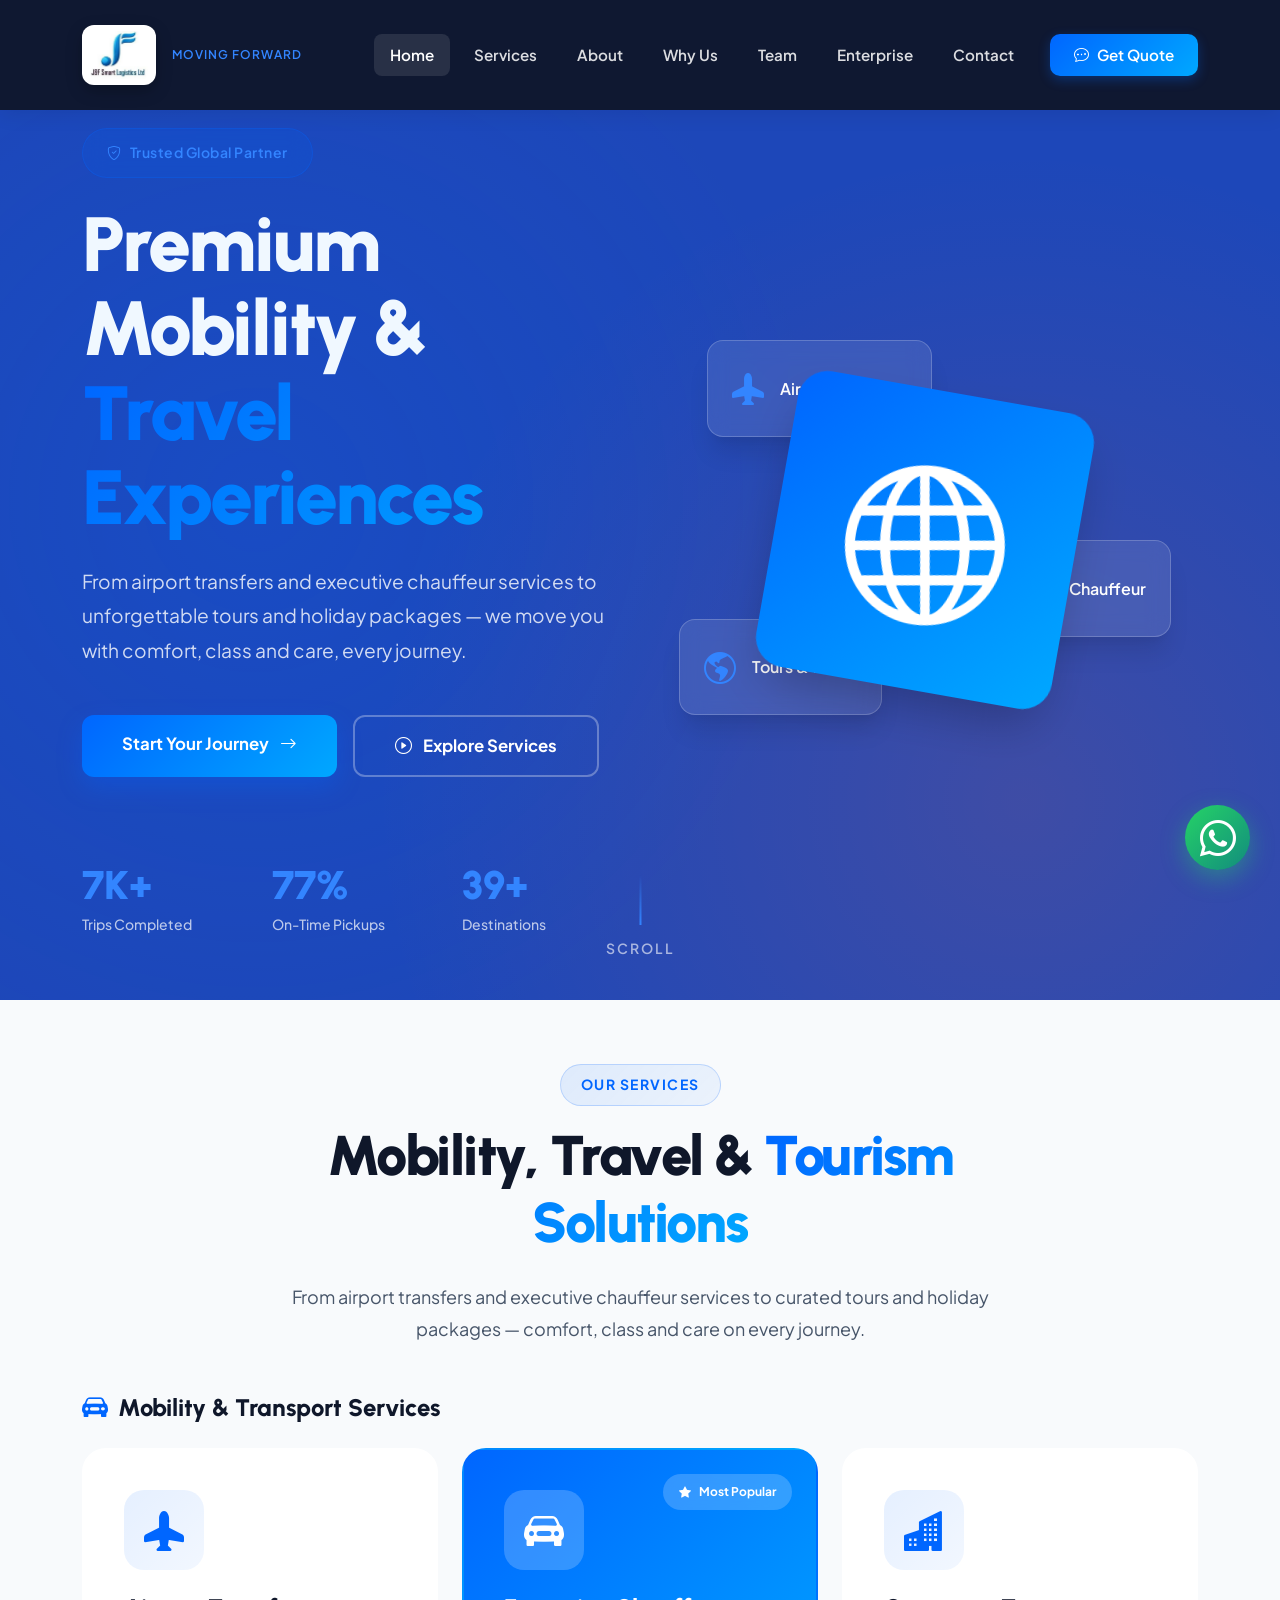
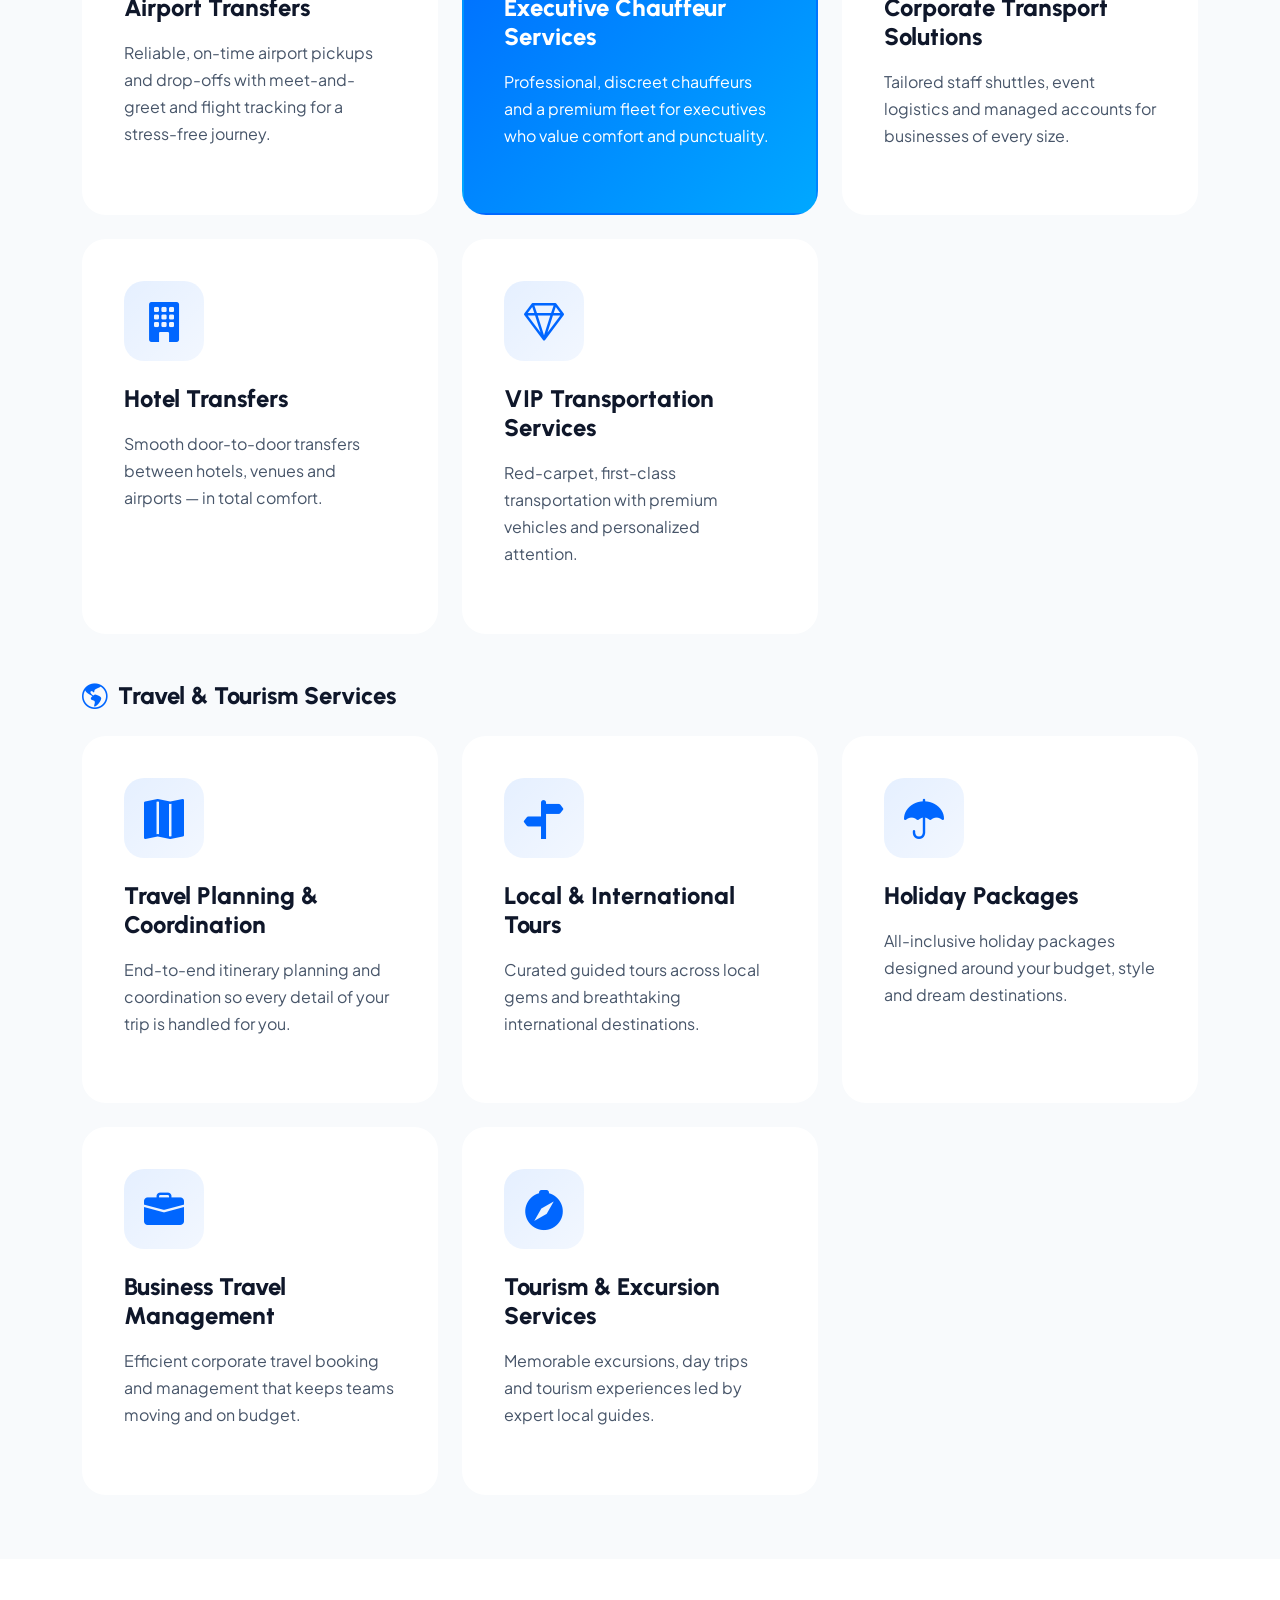
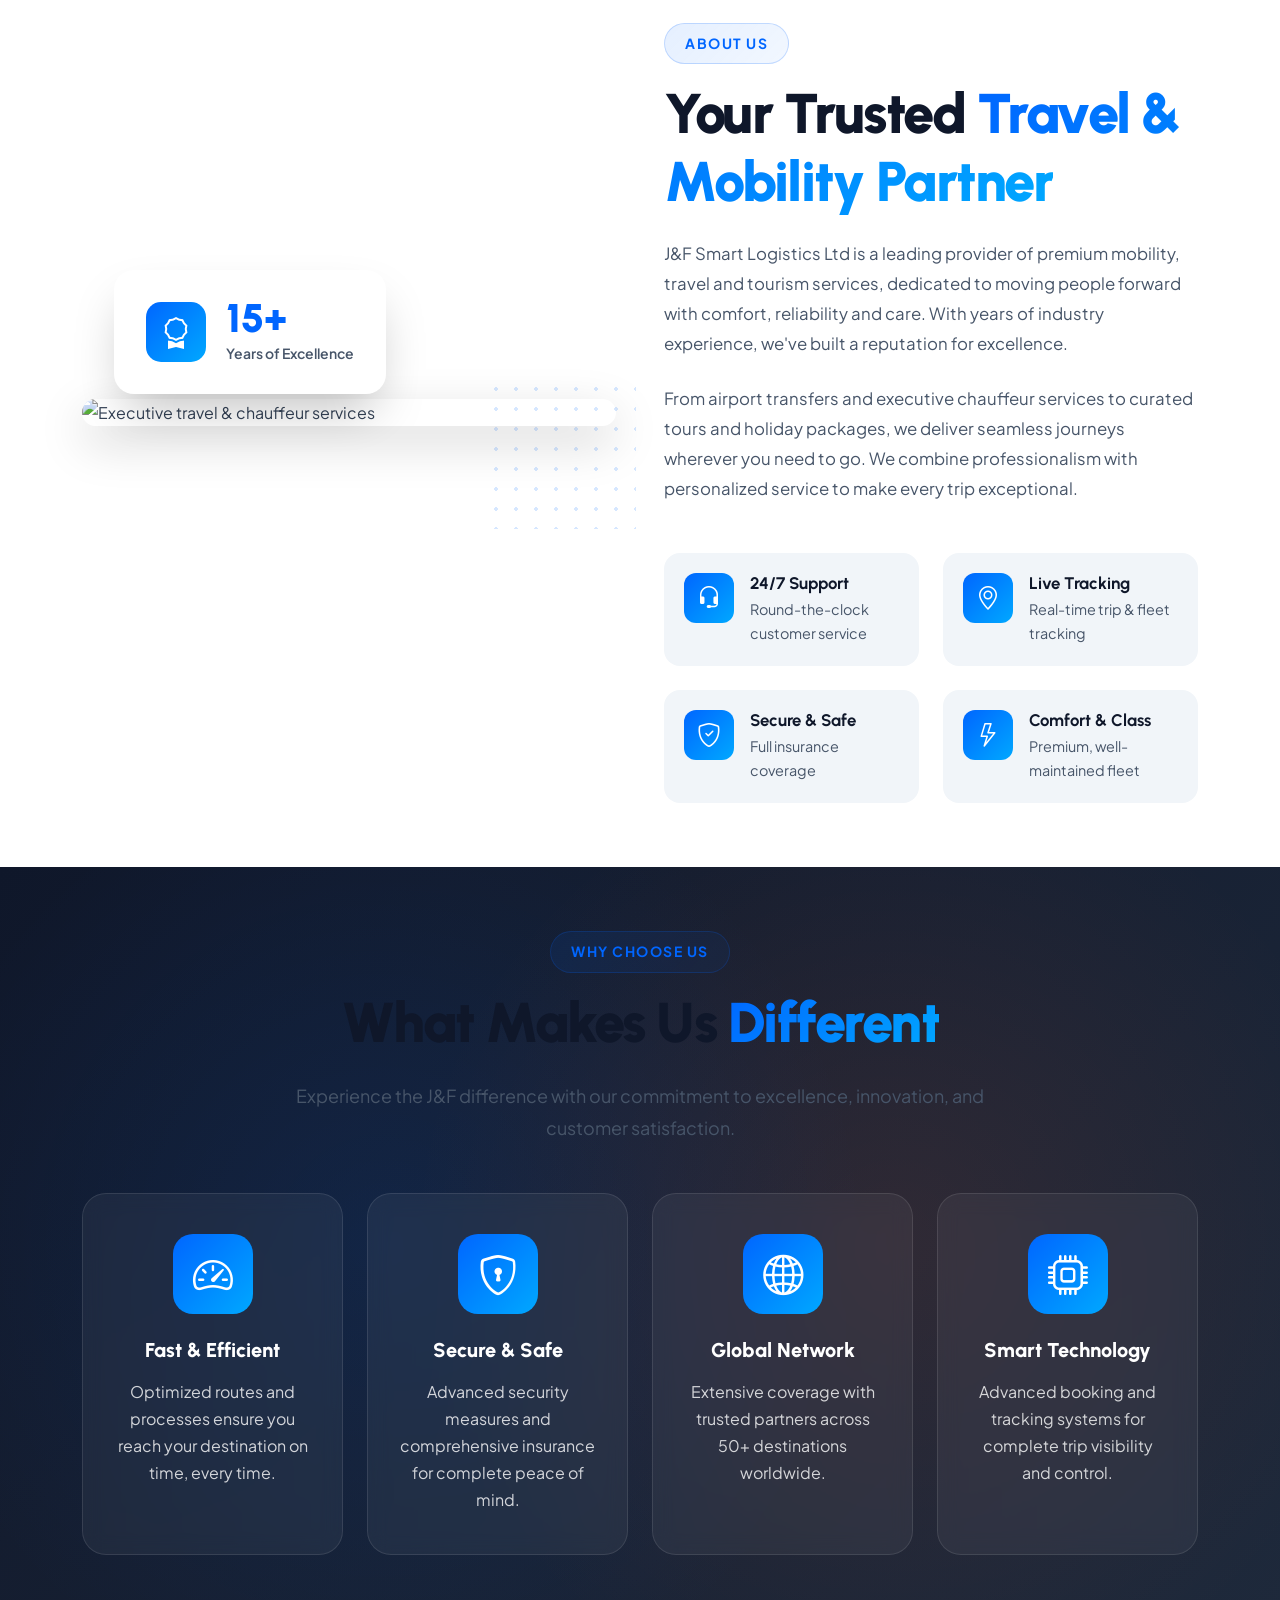
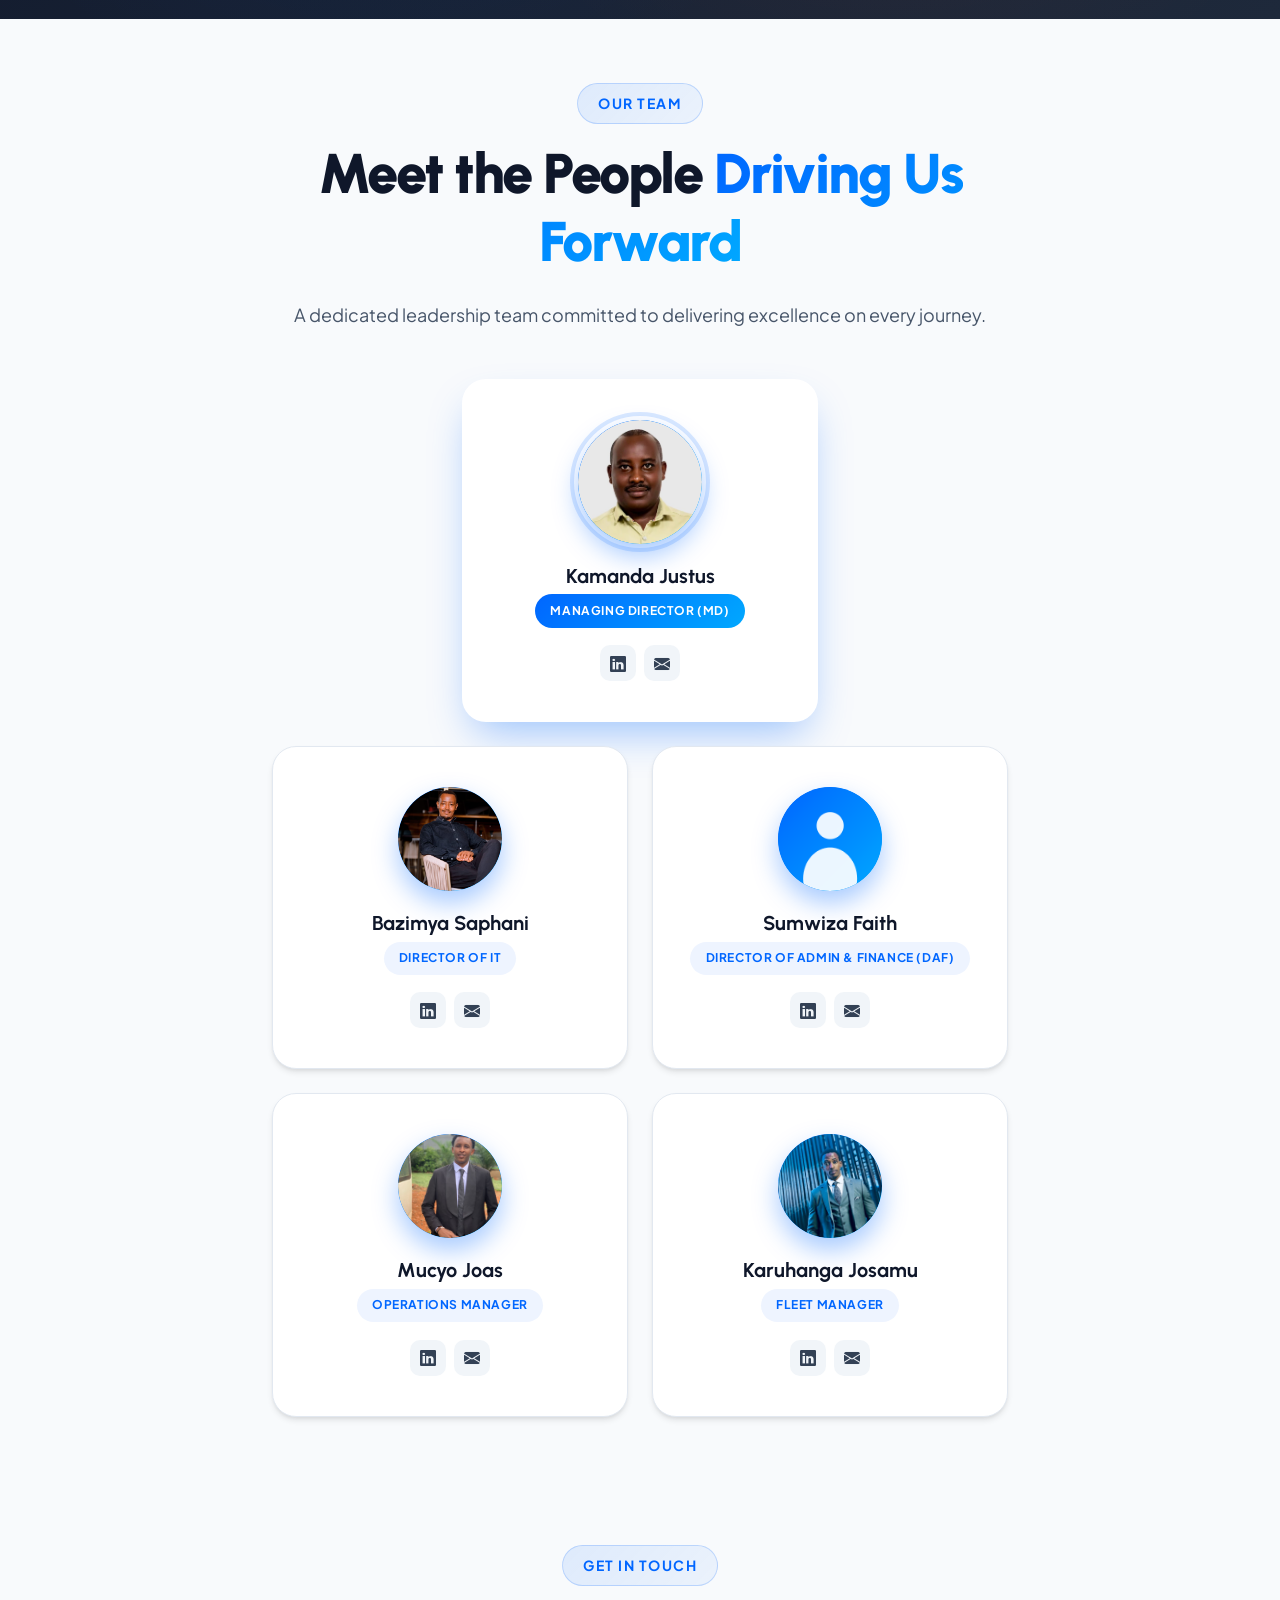
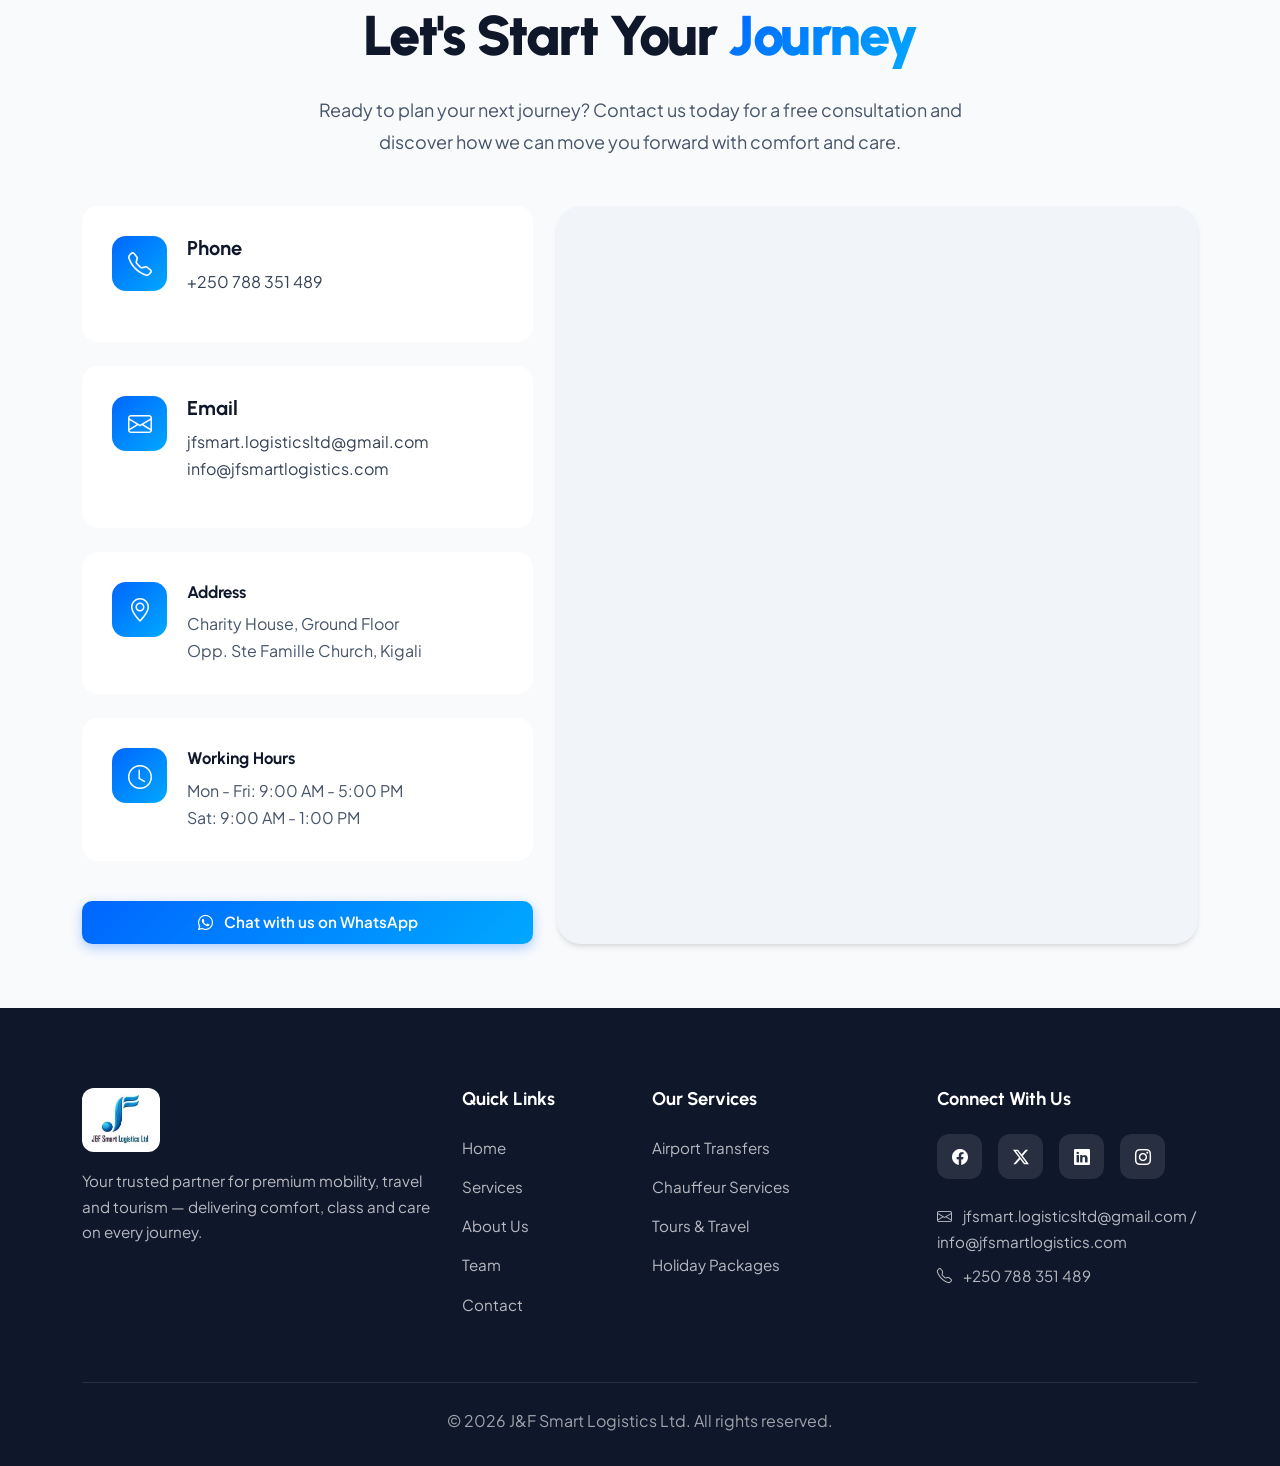
==== commit 3579af16: "image of the boss" ====
--- a/index.html
+++ b/index.html
@@ -497,7 +497,7 @@
                     <div class="team-card text-center h-100">
                         <div class="team-avatar"><img src="images/member-cto.png" alt="Bazimya Saphani"></div>
                         <h4 class="team-name">Bazimya Saphani</h4>
-                        <span class="team-role">Chief Technology Officer (CTO)</span>
+                        <span class="team-role">Director OF IT</span>
                         <div class="team-social">
                             <a href="#"><i class="bi bi-linkedin"></i></a>
                             <a href="mailto:info@jfsmartlogistics.com"><i class="bi bi-envelope-fill"></i></a>
@@ -522,7 +522,7 @@
                 <div class="col-lg-4 col-md-6" data-aos="fade-up" data-aos-delay="100">
                     <div class="team-card text-center h-100">
                         <div class="team-avatar"><img src="images/member-ops.png" alt="Mucyo Yowasi"></div>
-                        <h4 class="team-name">Mucyo Yowasi</h4>
+                        <h4 class="team-name">Mucyo Joas</h4>
                         <span class="team-role">Operations Manager</span>
                         <div class="team-social">
                             <a href="#"><i class="bi bi-linkedin"></i></a>
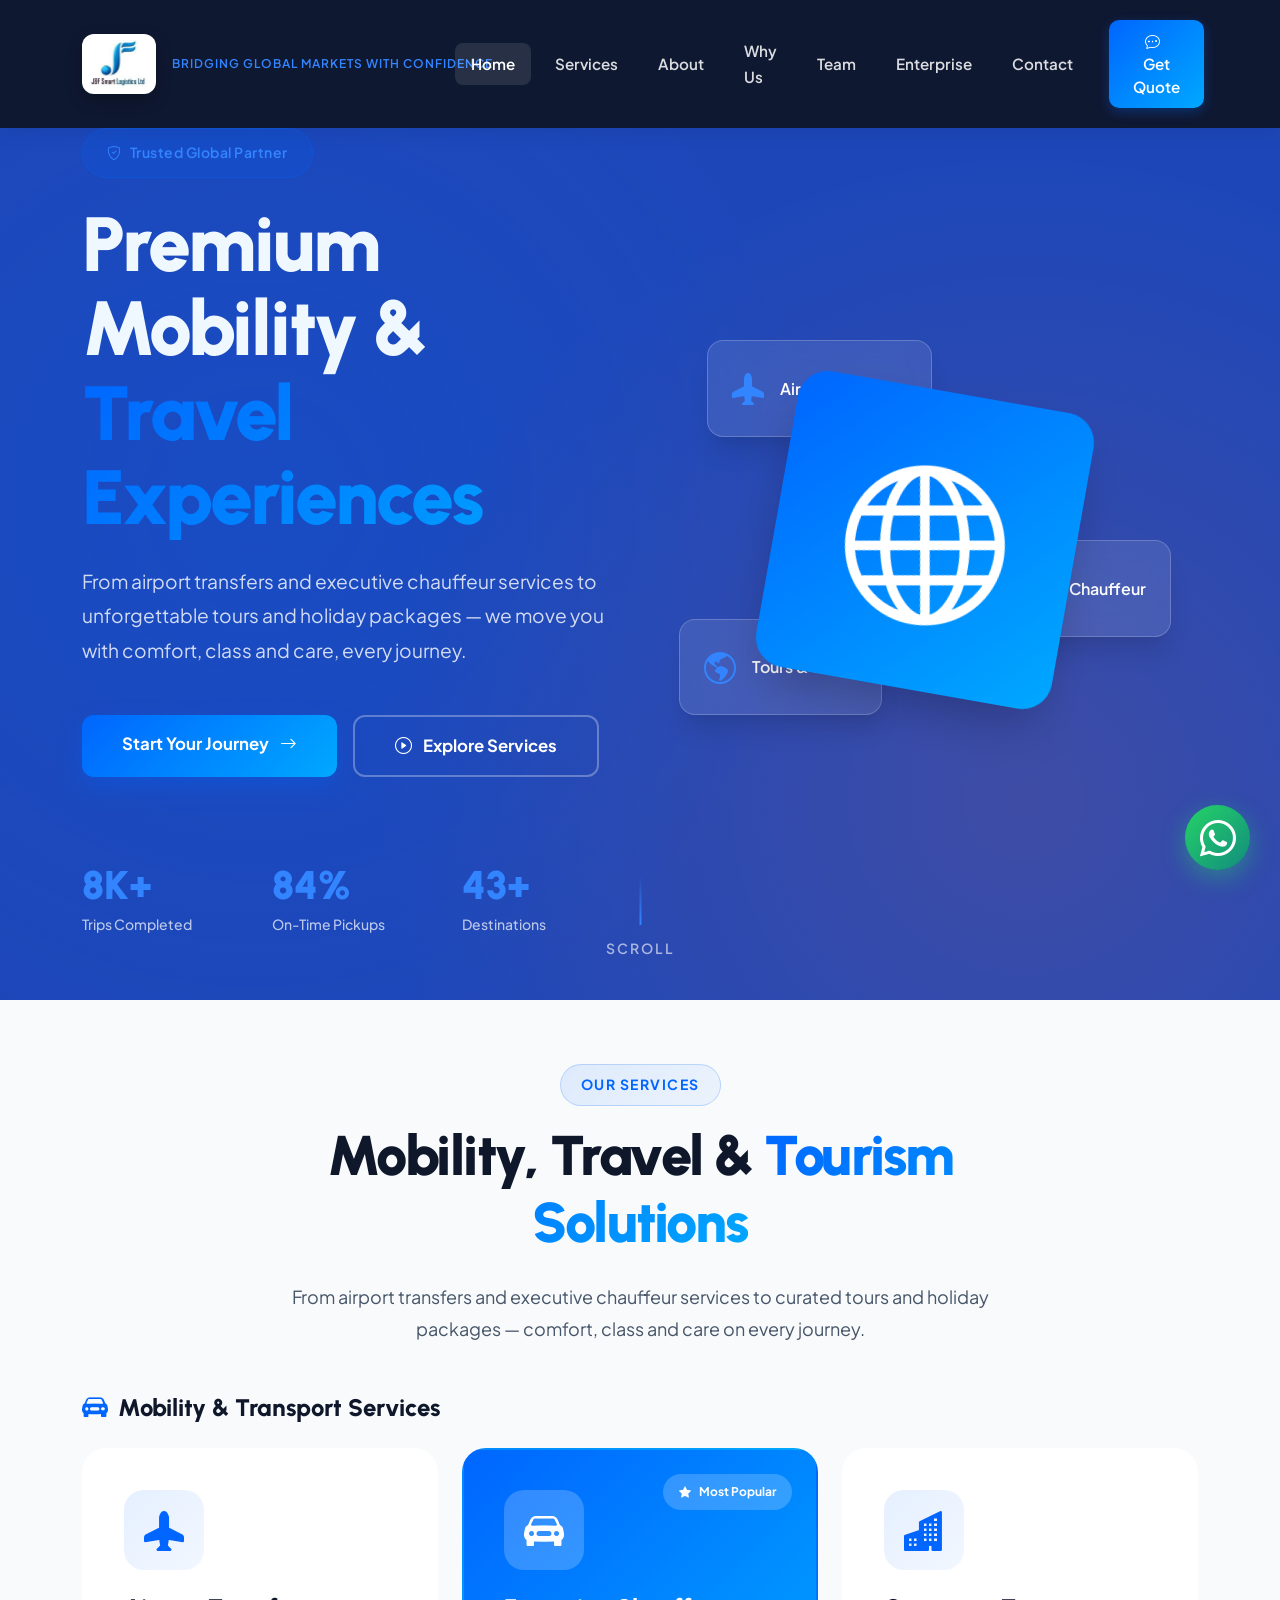
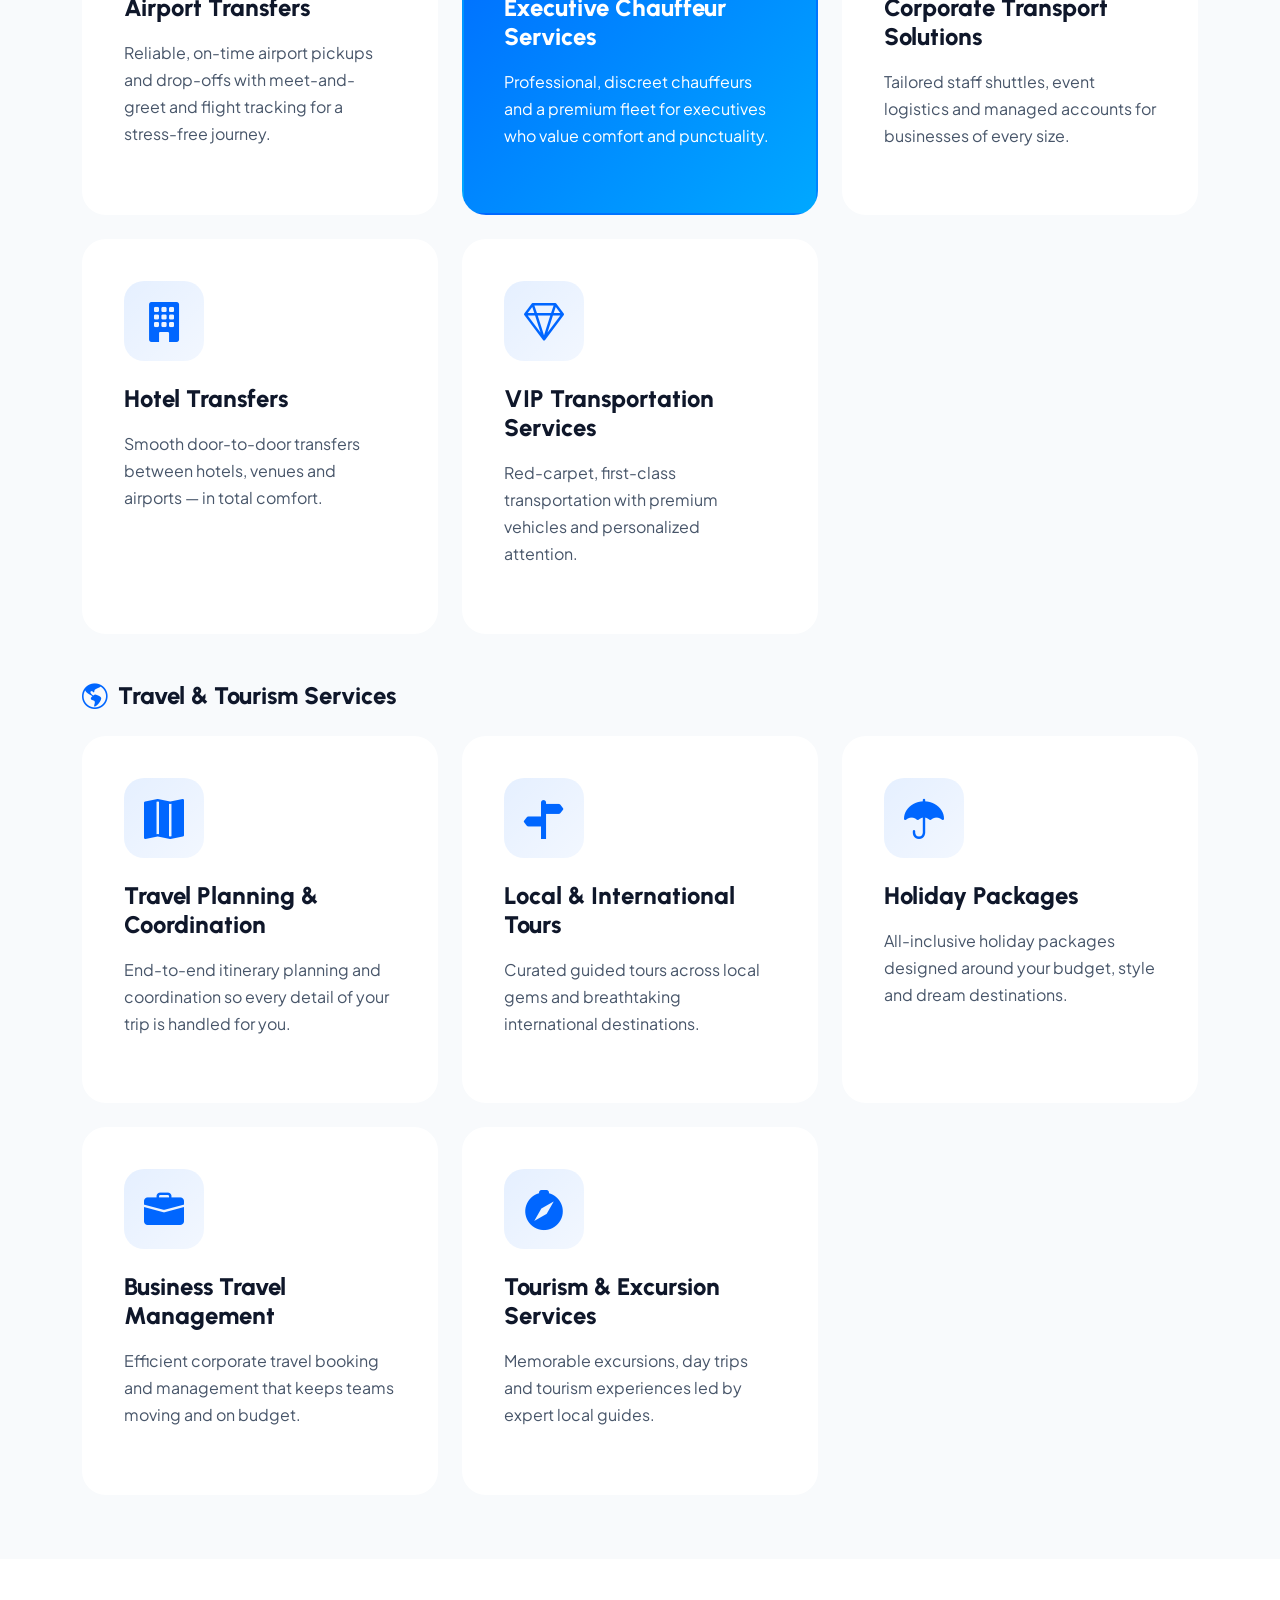
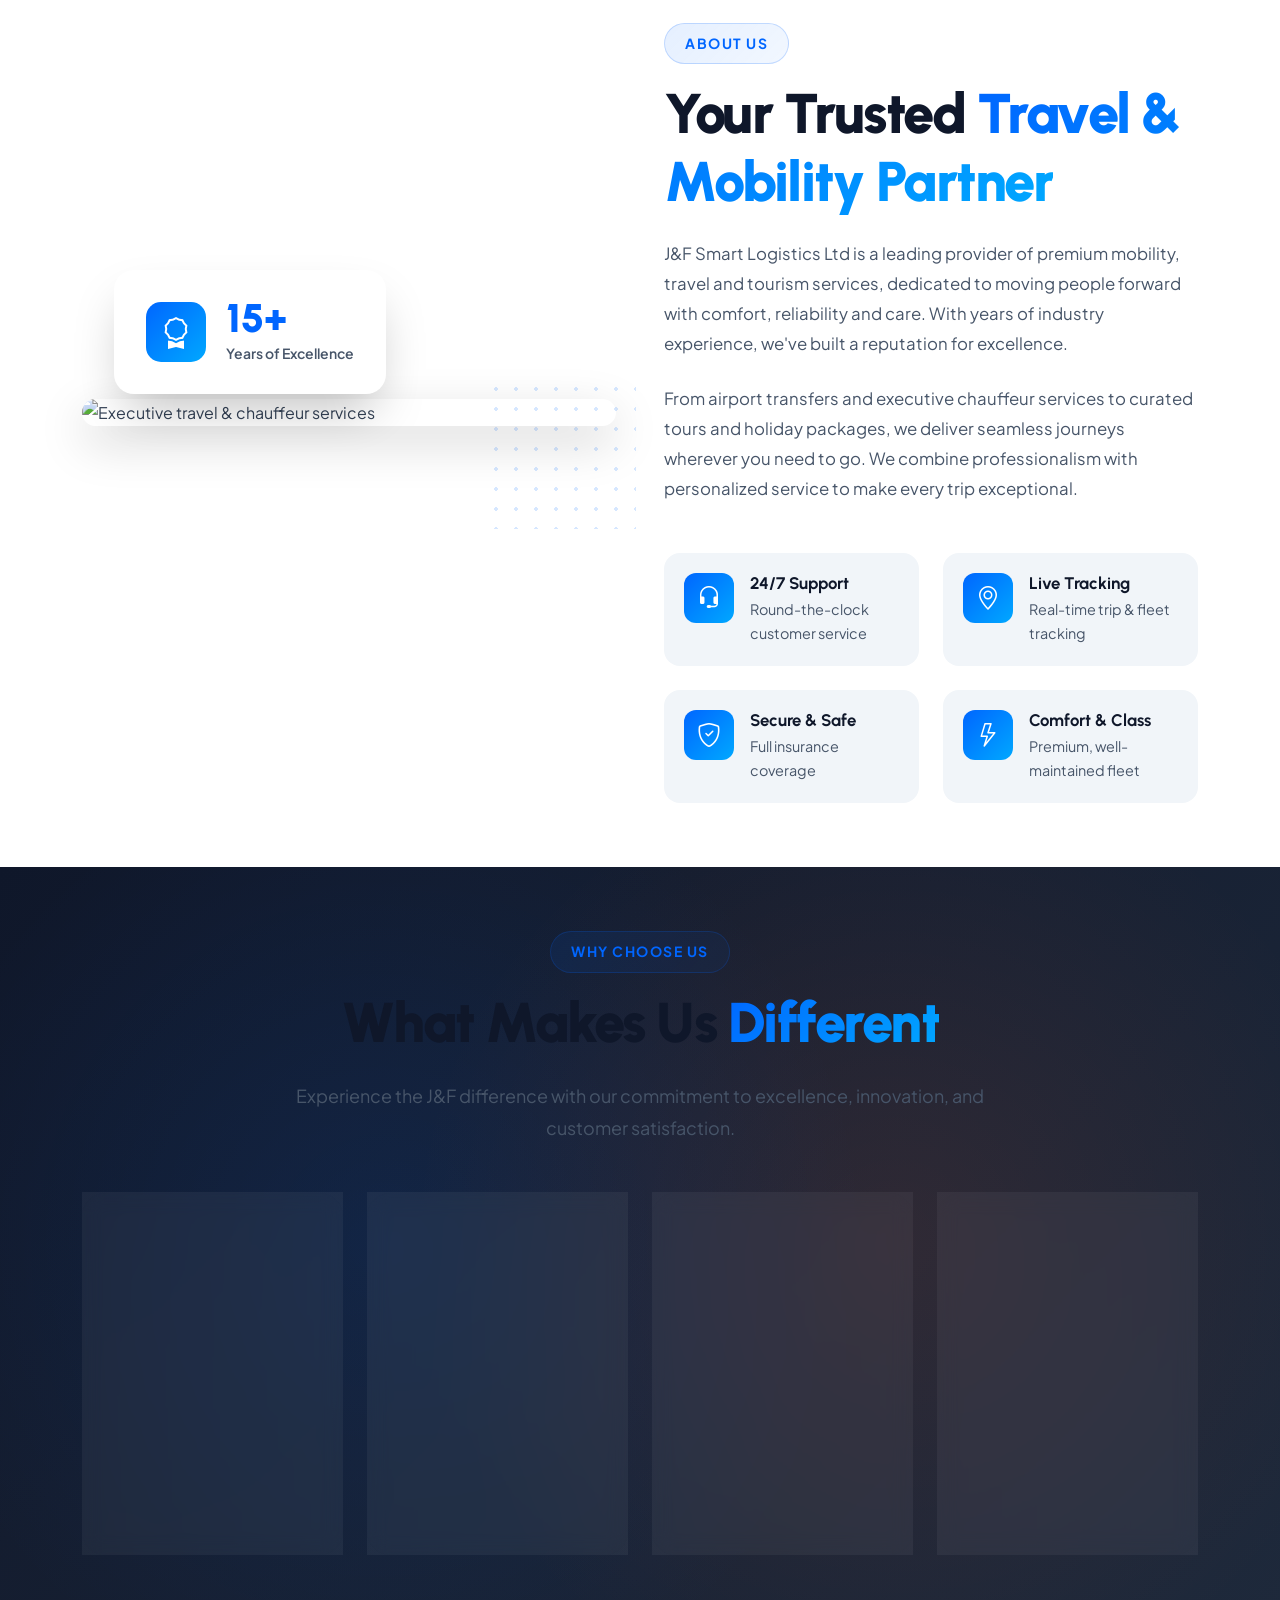
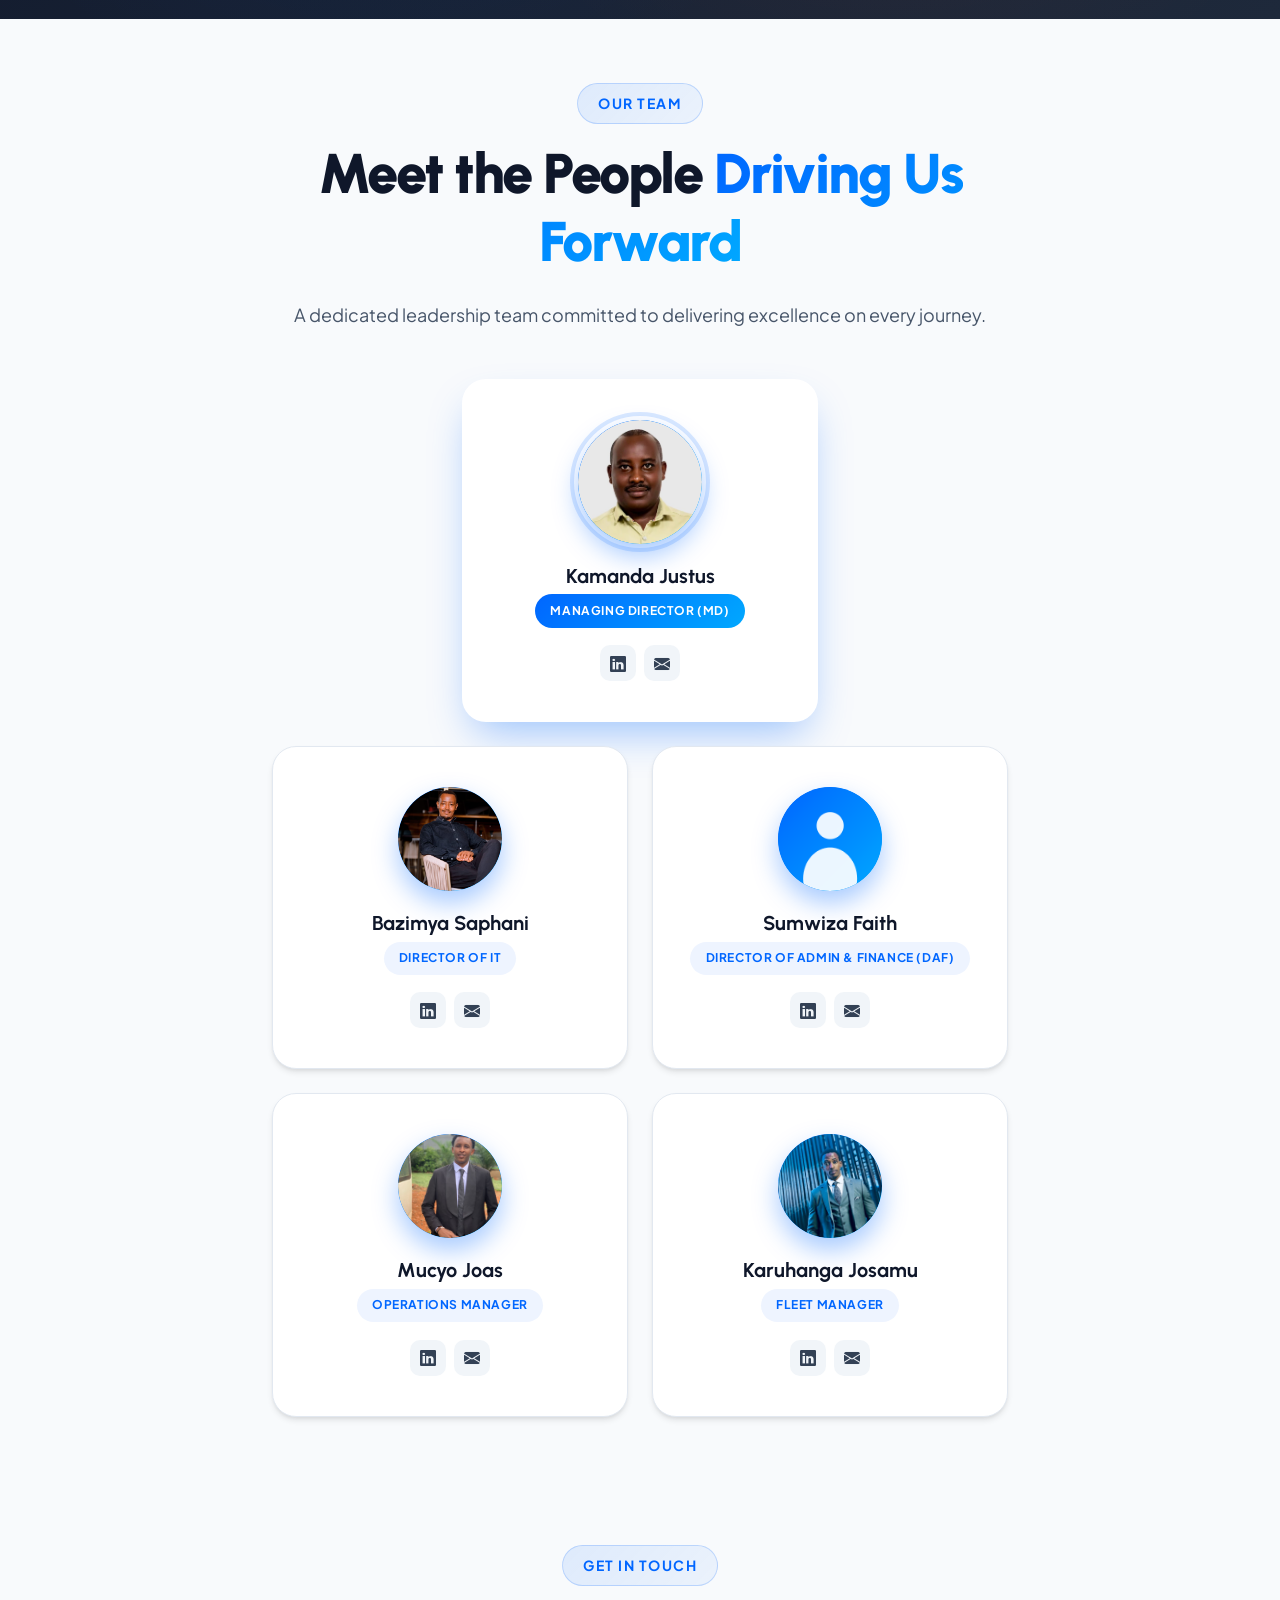
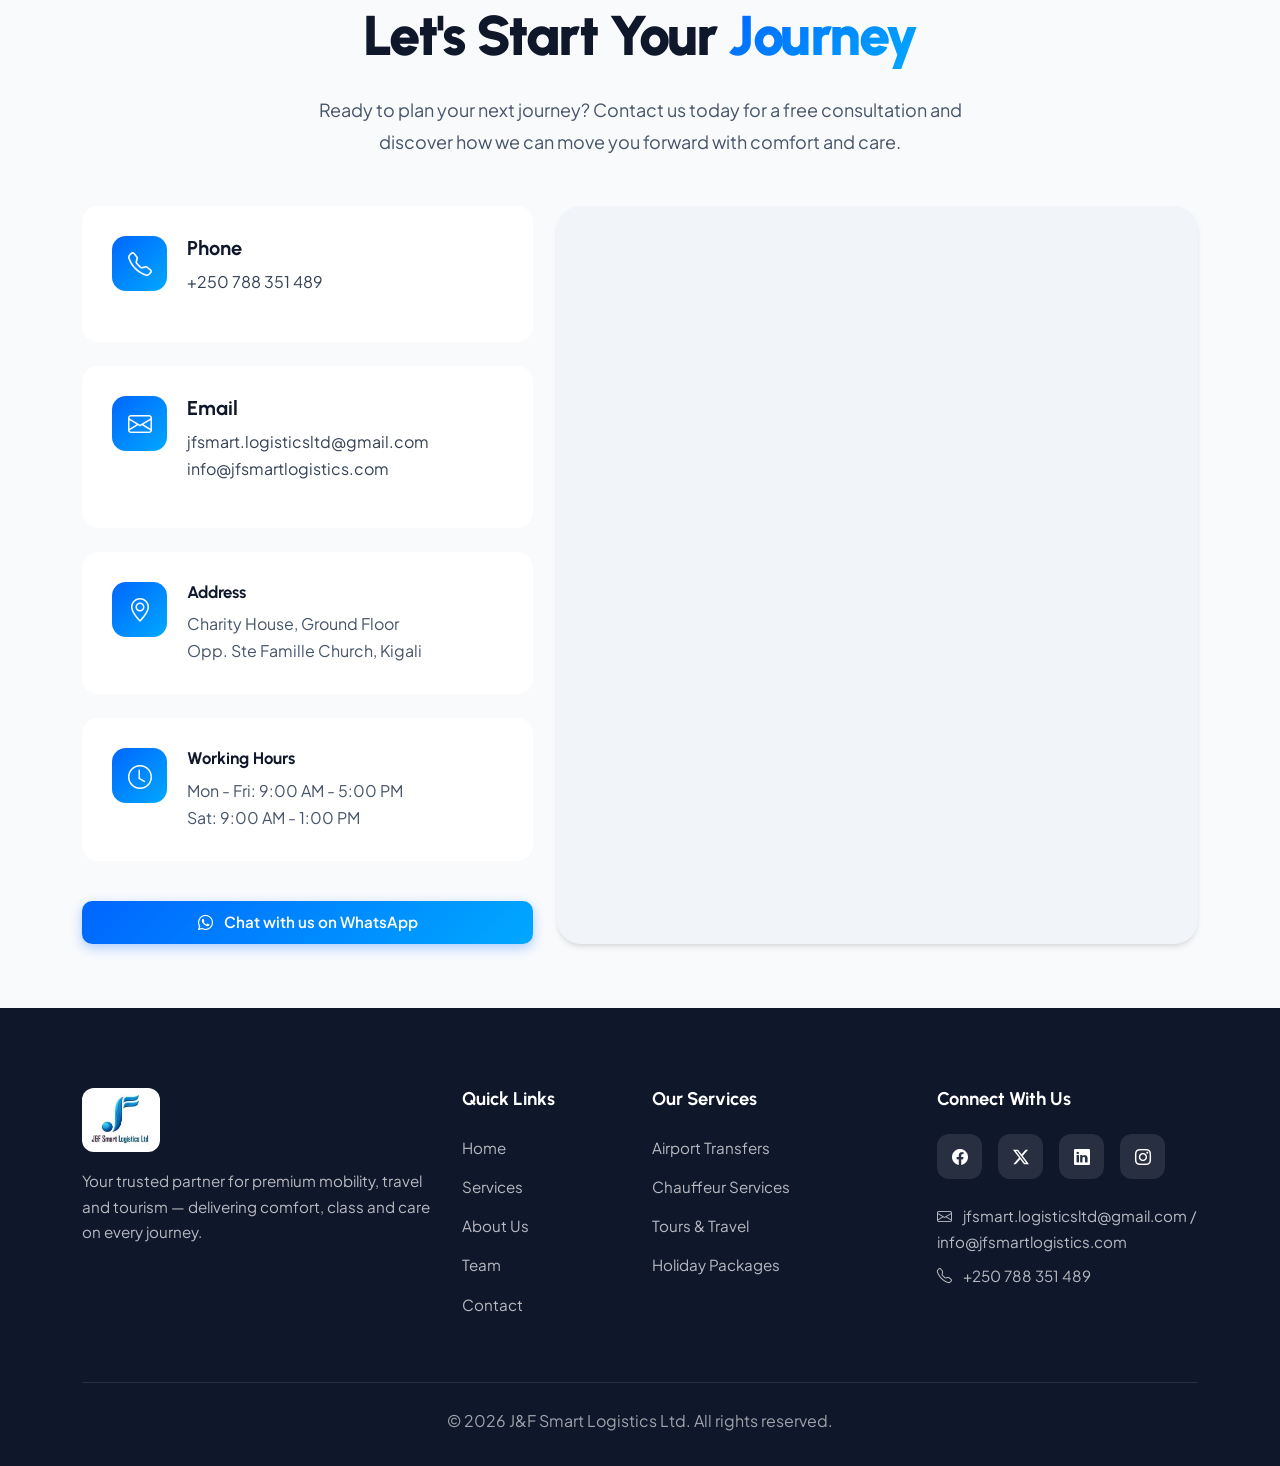
==== commit 26b3e7ee: "chang of the image and change of mota of the webiste" ====
--- a/index.html
+++ b/index.html
@@ -32,7 +32,7 @@
             <a class="navbar-brand d-flex align-items-center" href="#home">
                 <img src="images/logo.png" alt="J&F Smart Logistics Ltd" class="logo-img me-3" id="companyLogo">
                 <div class="brand-info">
-                    <span class="brand-tagline">Moving Forward</span>
+                    <span class="brand-tagline">Bridging Global Markets with Confidence</span>
                 </div>
             </a>
             <button class="navbar-toggler" type="button" data-bs-toggle="collapse" data-bs-target="#navbarNav">
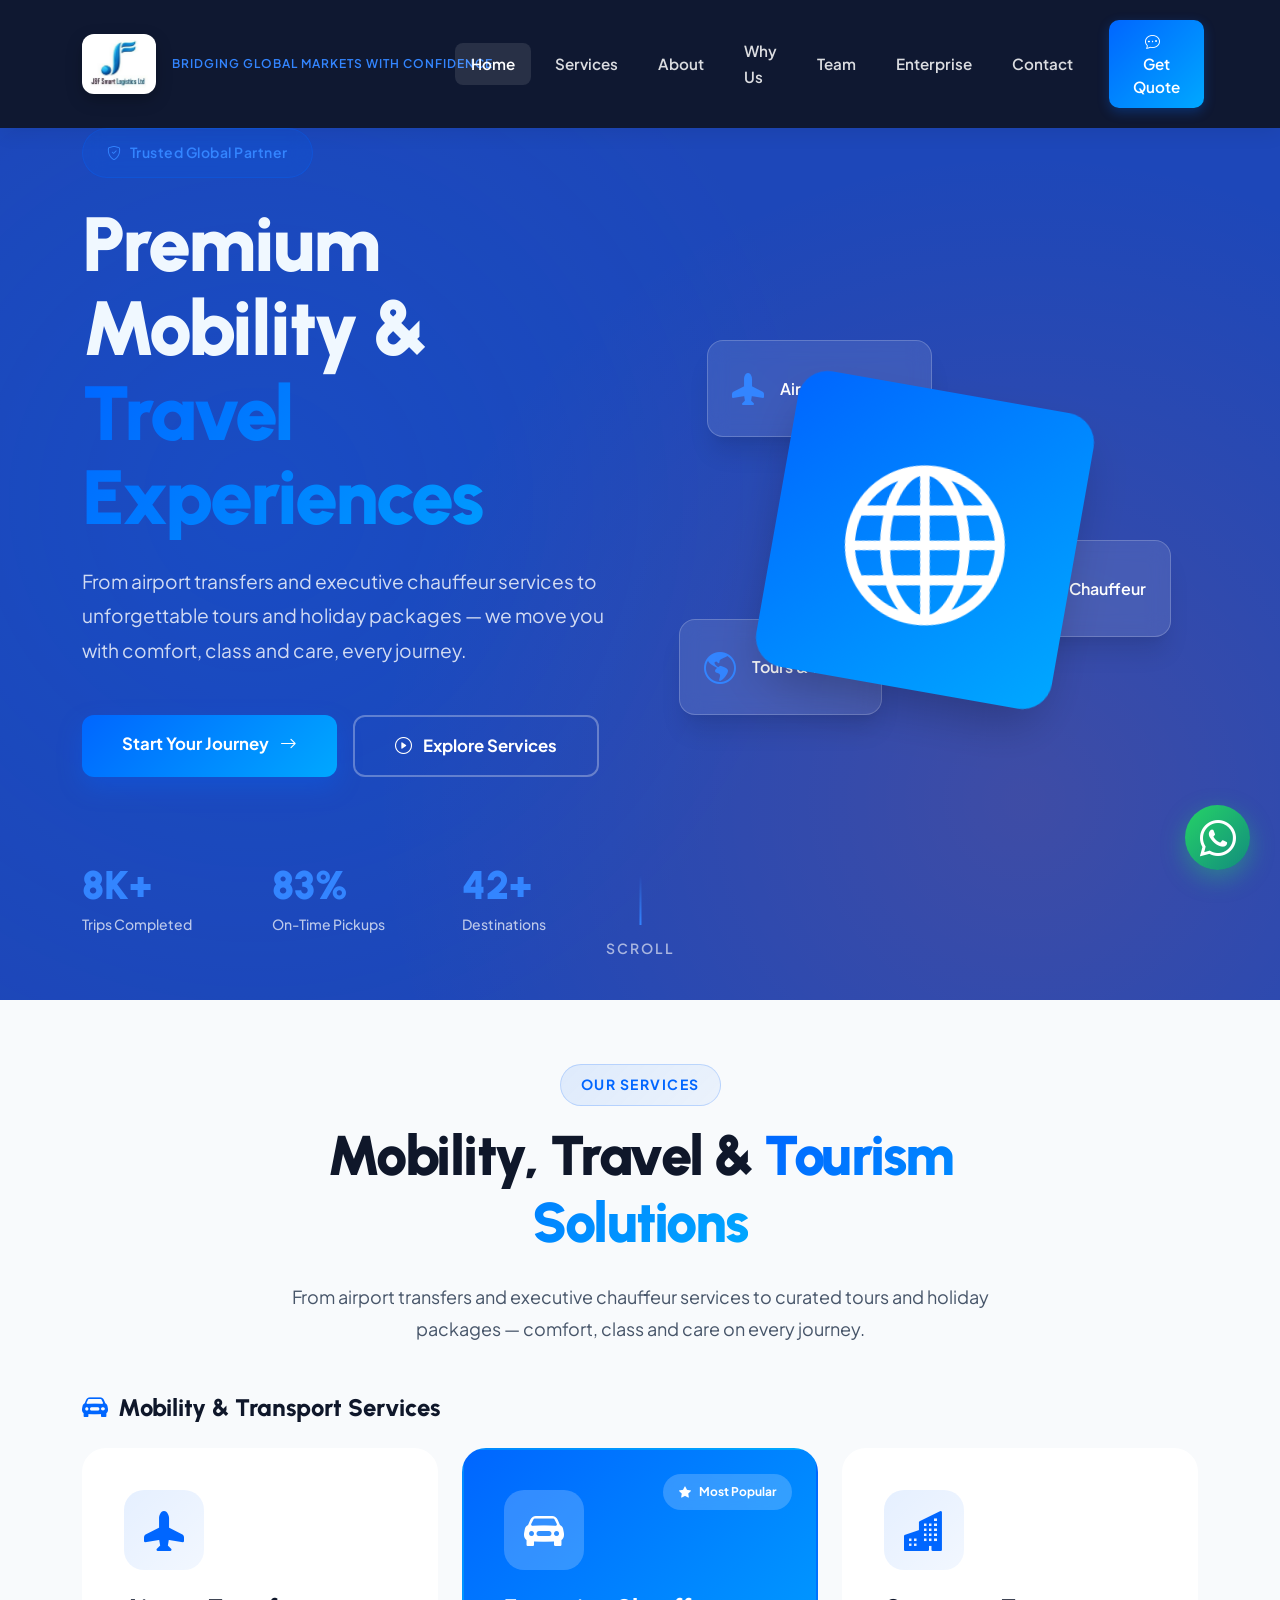
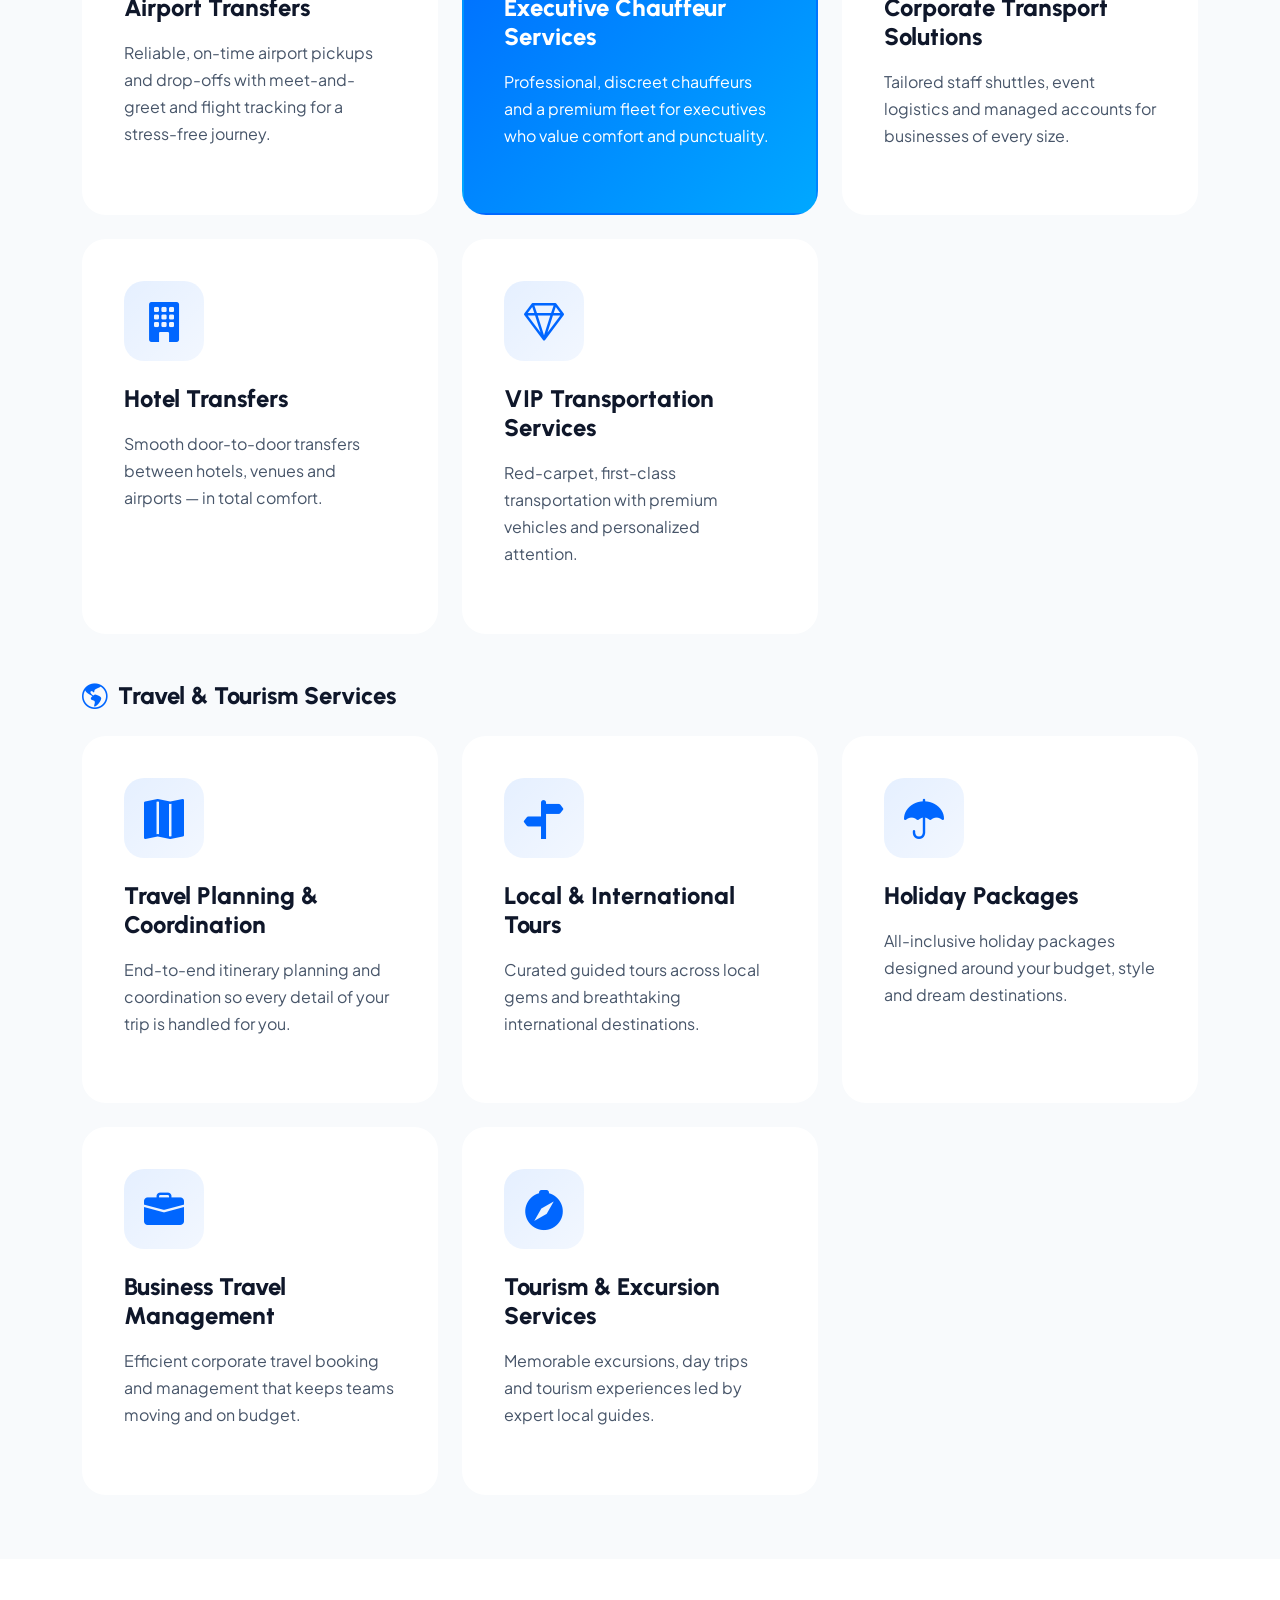
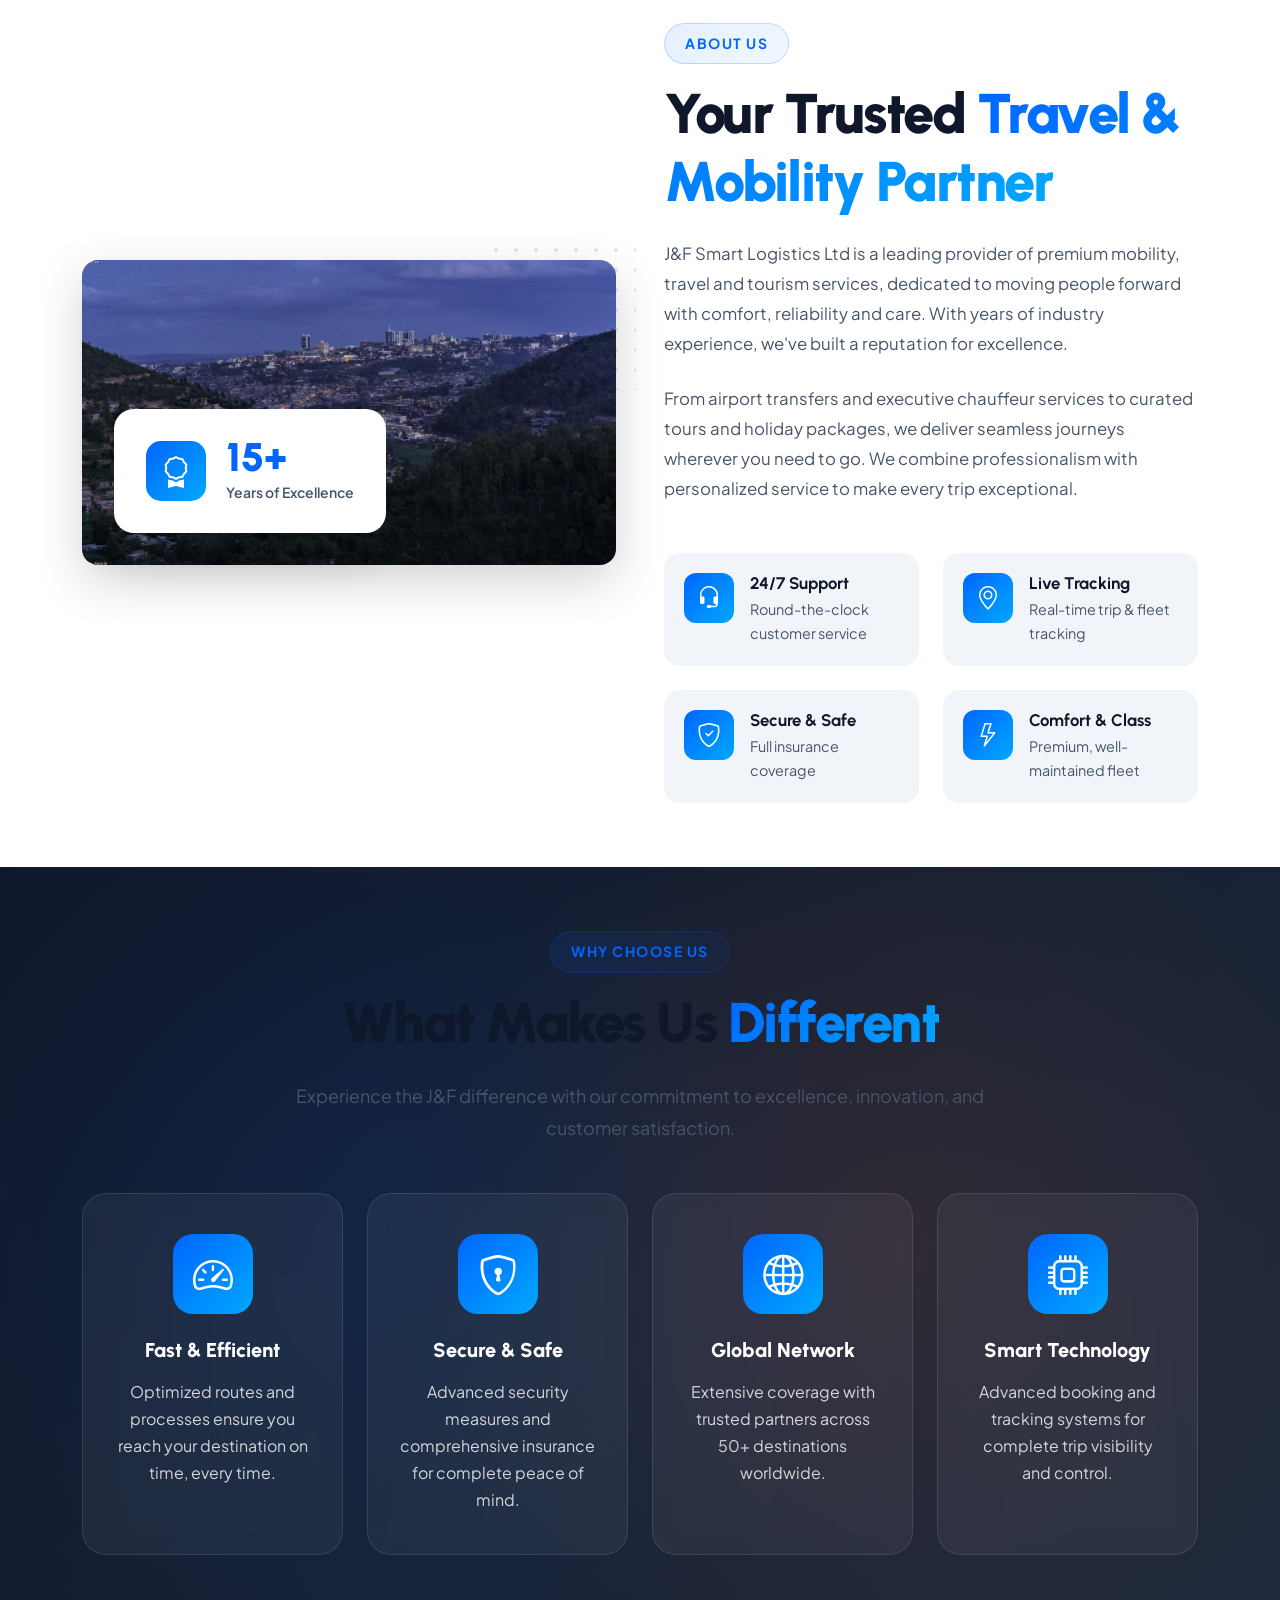
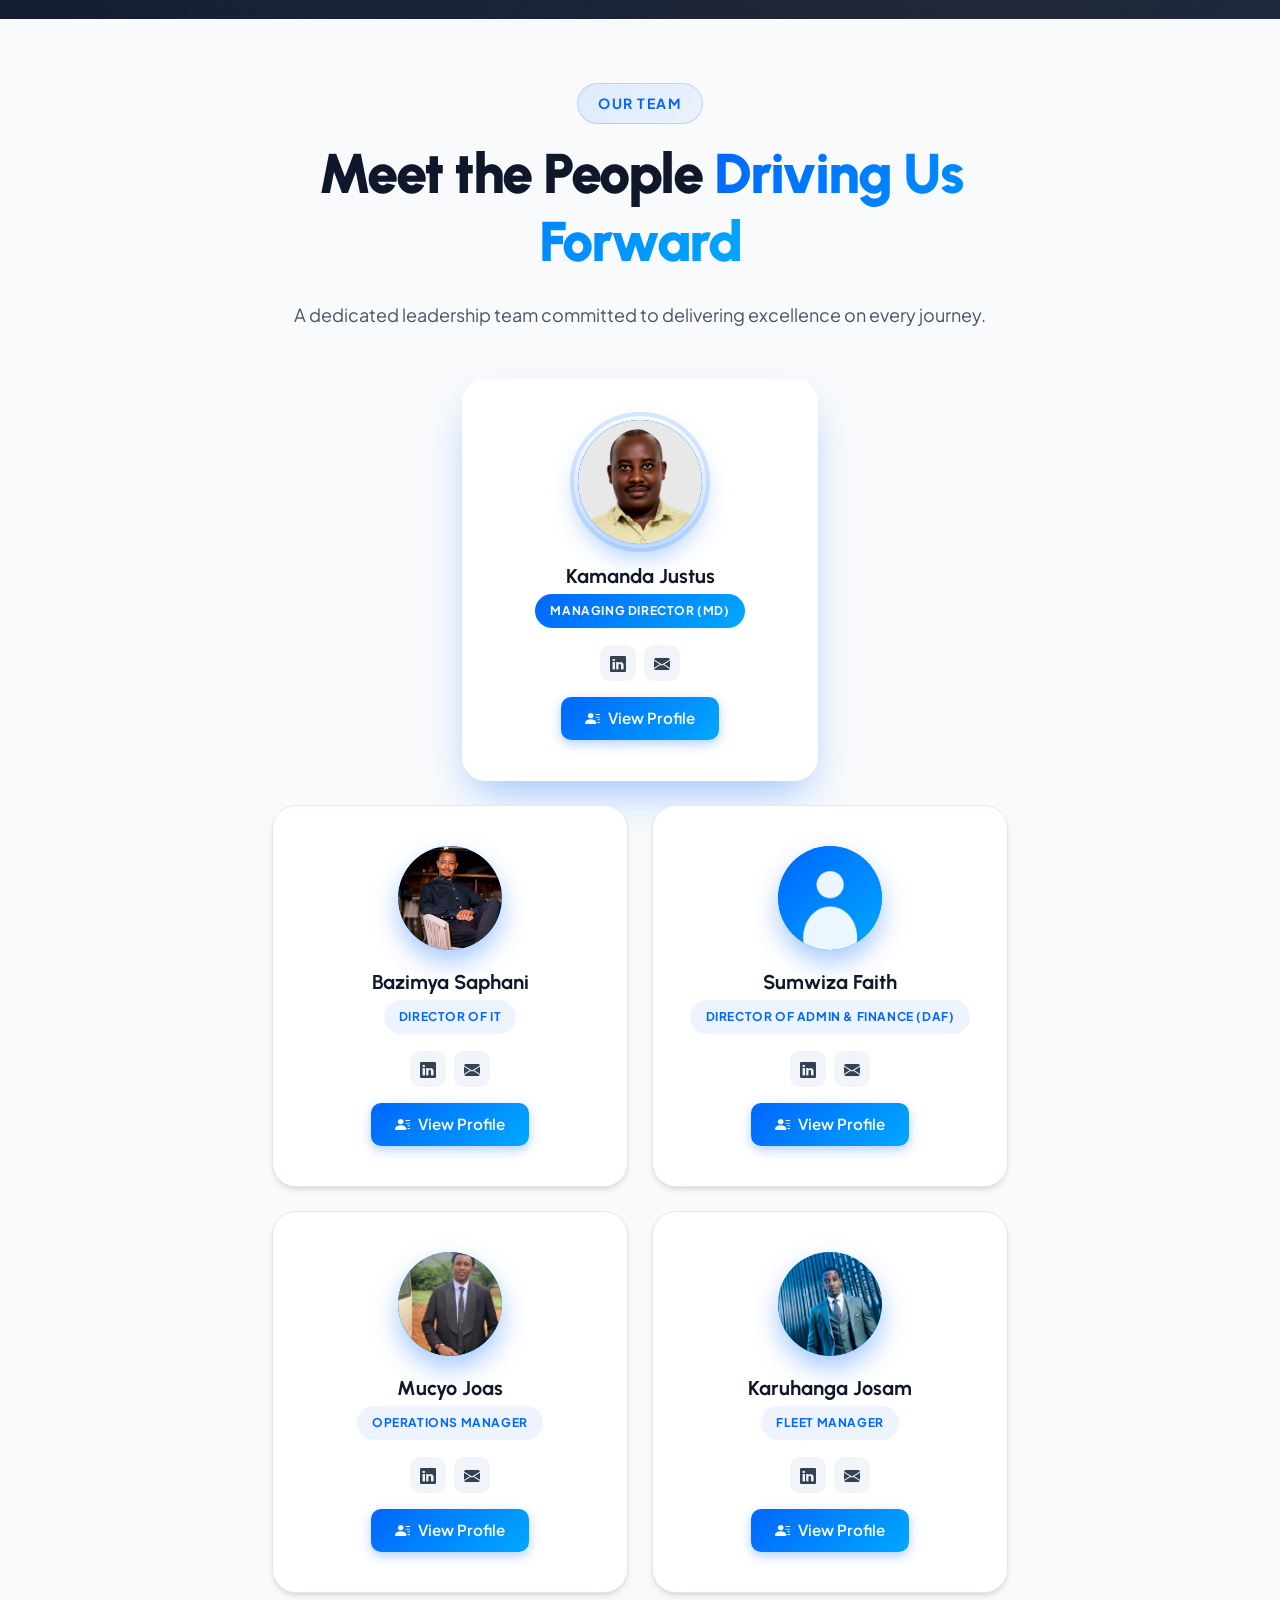
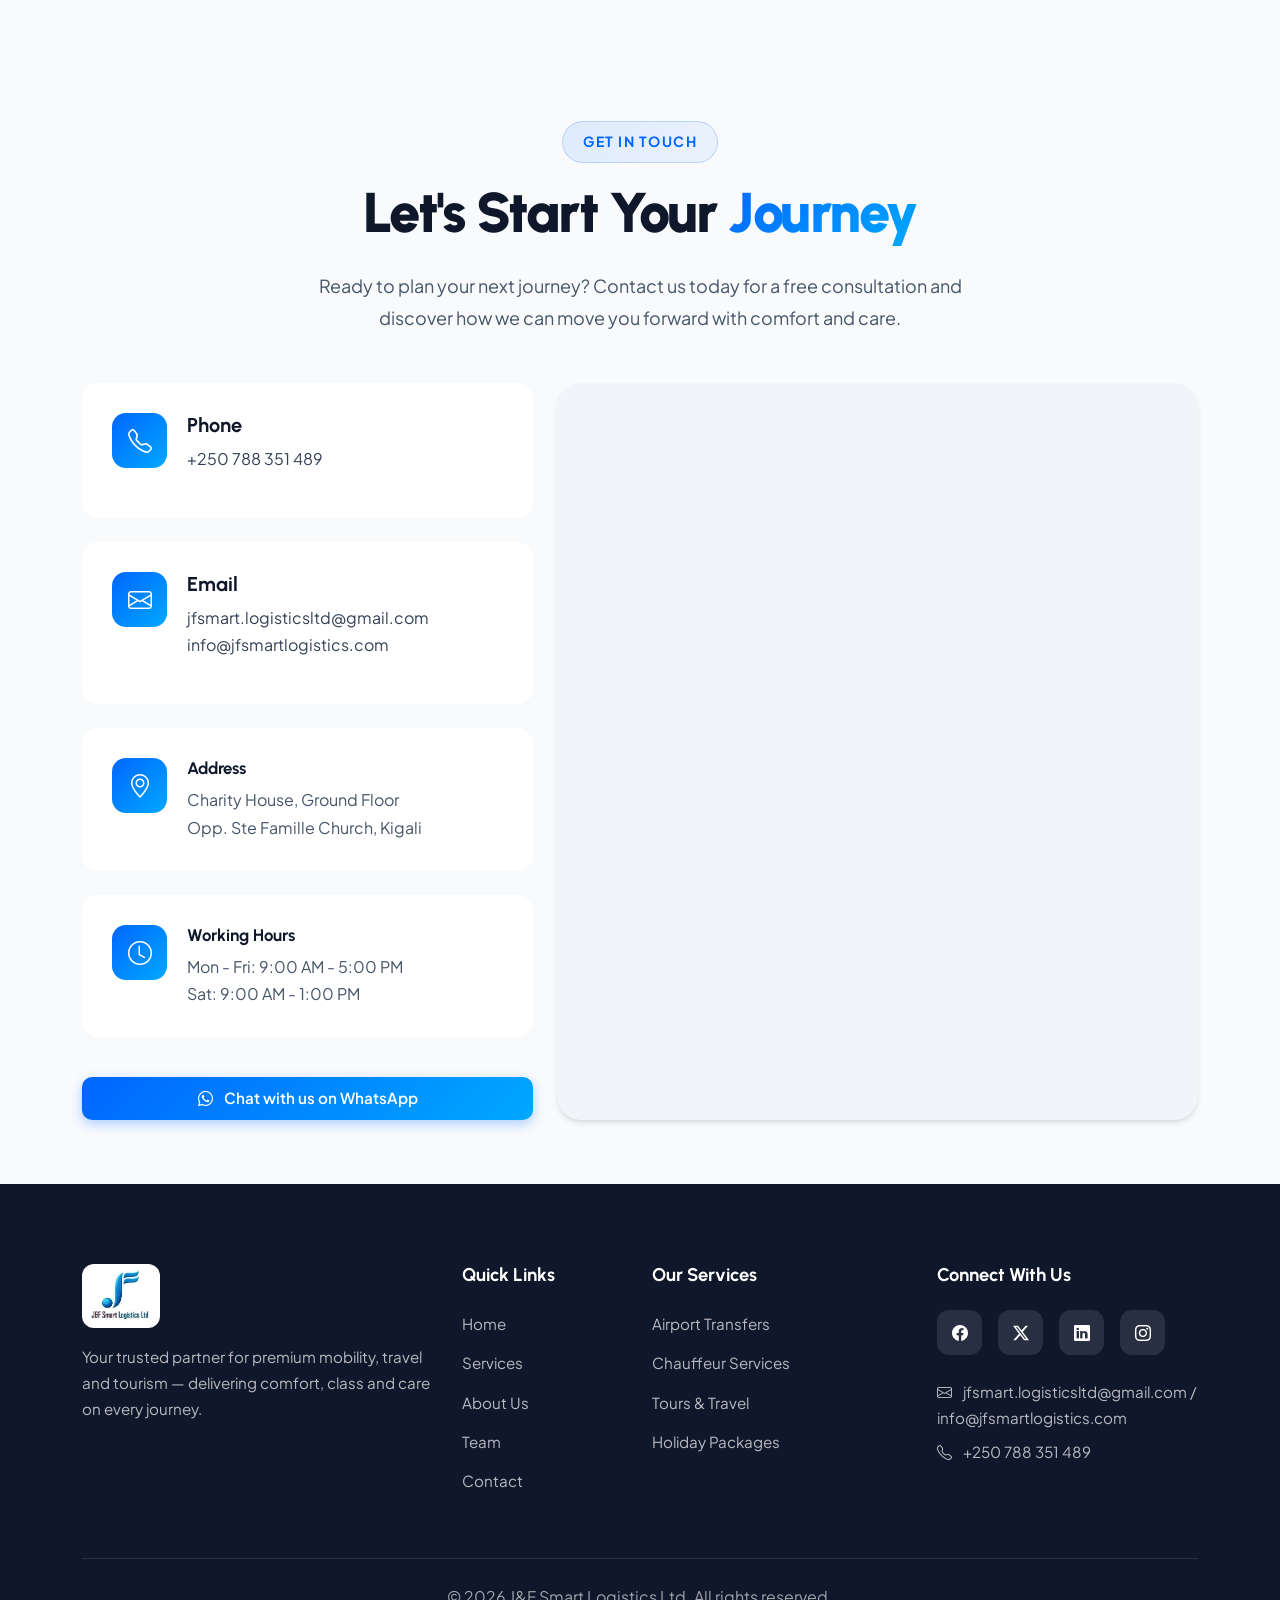
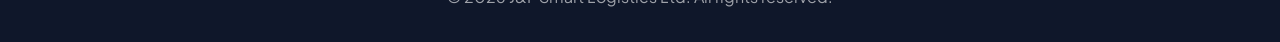
==== commit eae5e1a0: "view team information" ====
--- a/index.html
+++ b/index.html
@@ -304,8 +304,8 @@
                 <div class="col-lg-6" data-aos="fade-right">
                     <div class="about-image-wrapper position-relative">
                         <div class="about-image-main">
-                            <img src="https://images.unsplash.com/photo-1503376780353-7e6692767b70?w=800&h=600&fit=crop&q=80"
-                                 alt="Executive travel & chauffeur services" class="img-fluid rounded-4 shadow-lg">
+                            <img src="images/demo-about.jpg"
+                                 alt="Kigali, Rwanda" class="img-fluid rounded-4 shadow-lg">
                         </div>
                         <div class="about-experience-badge">
                             <div class="badge-icon">
@@ -487,6 +487,7 @@
                             <a href="#"><i class="bi bi-linkedin"></i></a>
                             <a href="mailto:info@jfsmartlogistics.com"><i class="bi bi-envelope-fill"></i></a>
                         </div>
+                        <a href="team-member.html?id=md" class="btn btn-primary-custom btn-sm mt-3"><i class="bi bi-person-lines-fill me-2"></i>View Profile</a>
                     </div>
                 </div>
             </div>
@@ -502,6 +503,7 @@
                             <a href="#"><i class="bi bi-linkedin"></i></a>
                             <a href="mailto:info@jfsmartlogistics.com"><i class="bi bi-envelope-fill"></i></a>
                         </div>
+                        <a href="team-member.html?id=cto" class="btn btn-primary-custom btn-sm mt-3"><i class="bi bi-person-lines-fill me-2"></i>View Profile</a>
                     </div>
                 </div>
                 <div class="col-lg-4 col-md-6" data-aos="fade-up" data-aos-delay="200">
@@ -513,6 +515,7 @@
                             <a href="#"><i class="bi bi-linkedin"></i></a>
                             <a href="mailto:info@jfsmartlogistics.com"><i class="bi bi-envelope-fill"></i></a>
                         </div>
+                        <a href="team-member.html?id=daf" class="btn btn-primary-custom btn-sm mt-3"><i class="bi bi-person-lines-fill me-2"></i>View Profile</a>
                     </div>
                 </div>
             </div>
@@ -528,17 +531,19 @@
                             <a href="#"><i class="bi bi-linkedin"></i></a>
                             <a href="mailto:info@jfsmartlogistics.com"><i class="bi bi-envelope-fill"></i></a>
                         </div>
+                        <a href="team-member.html?id=ops" class="btn btn-primary-custom btn-sm mt-3"><i class="bi bi-person-lines-fill me-2"></i>View Profile</a>
                     </div>
                 </div>
                 <div class="col-lg-4 col-md-6" data-aos="fade-up" data-aos-delay="200">
                     <div class="team-card text-center h-100">
-                        <div class="team-avatar"><img src="images/member-fleet.png" alt="Karuhanga Josamu"></div>
-                        <h4 class="team-name">Karuhanga Josamu</h4>
+                        <div class="team-avatar"><img src="images/member-fleet.png" alt="Karuhanga Josam"></div>
+                        <h4 class="team-name">Karuhanga Josam</h4>
                         <span class="team-role">Fleet Manager</span>
                         <div class="team-social">
                             <a href="#"><i class="bi bi-linkedin"></i></a>
                             <a href="mailto:info@jfsmartlogistics.com"><i class="bi bi-envelope-fill"></i></a>
                         </div>
+                        <a href="team-member.html?id=fleet" class="btn btn-primary-custom btn-sm mt-3"><i class="bi bi-person-lines-fill me-2"></i>View Profile</a>
                     </div>
                 </div>
             </div>
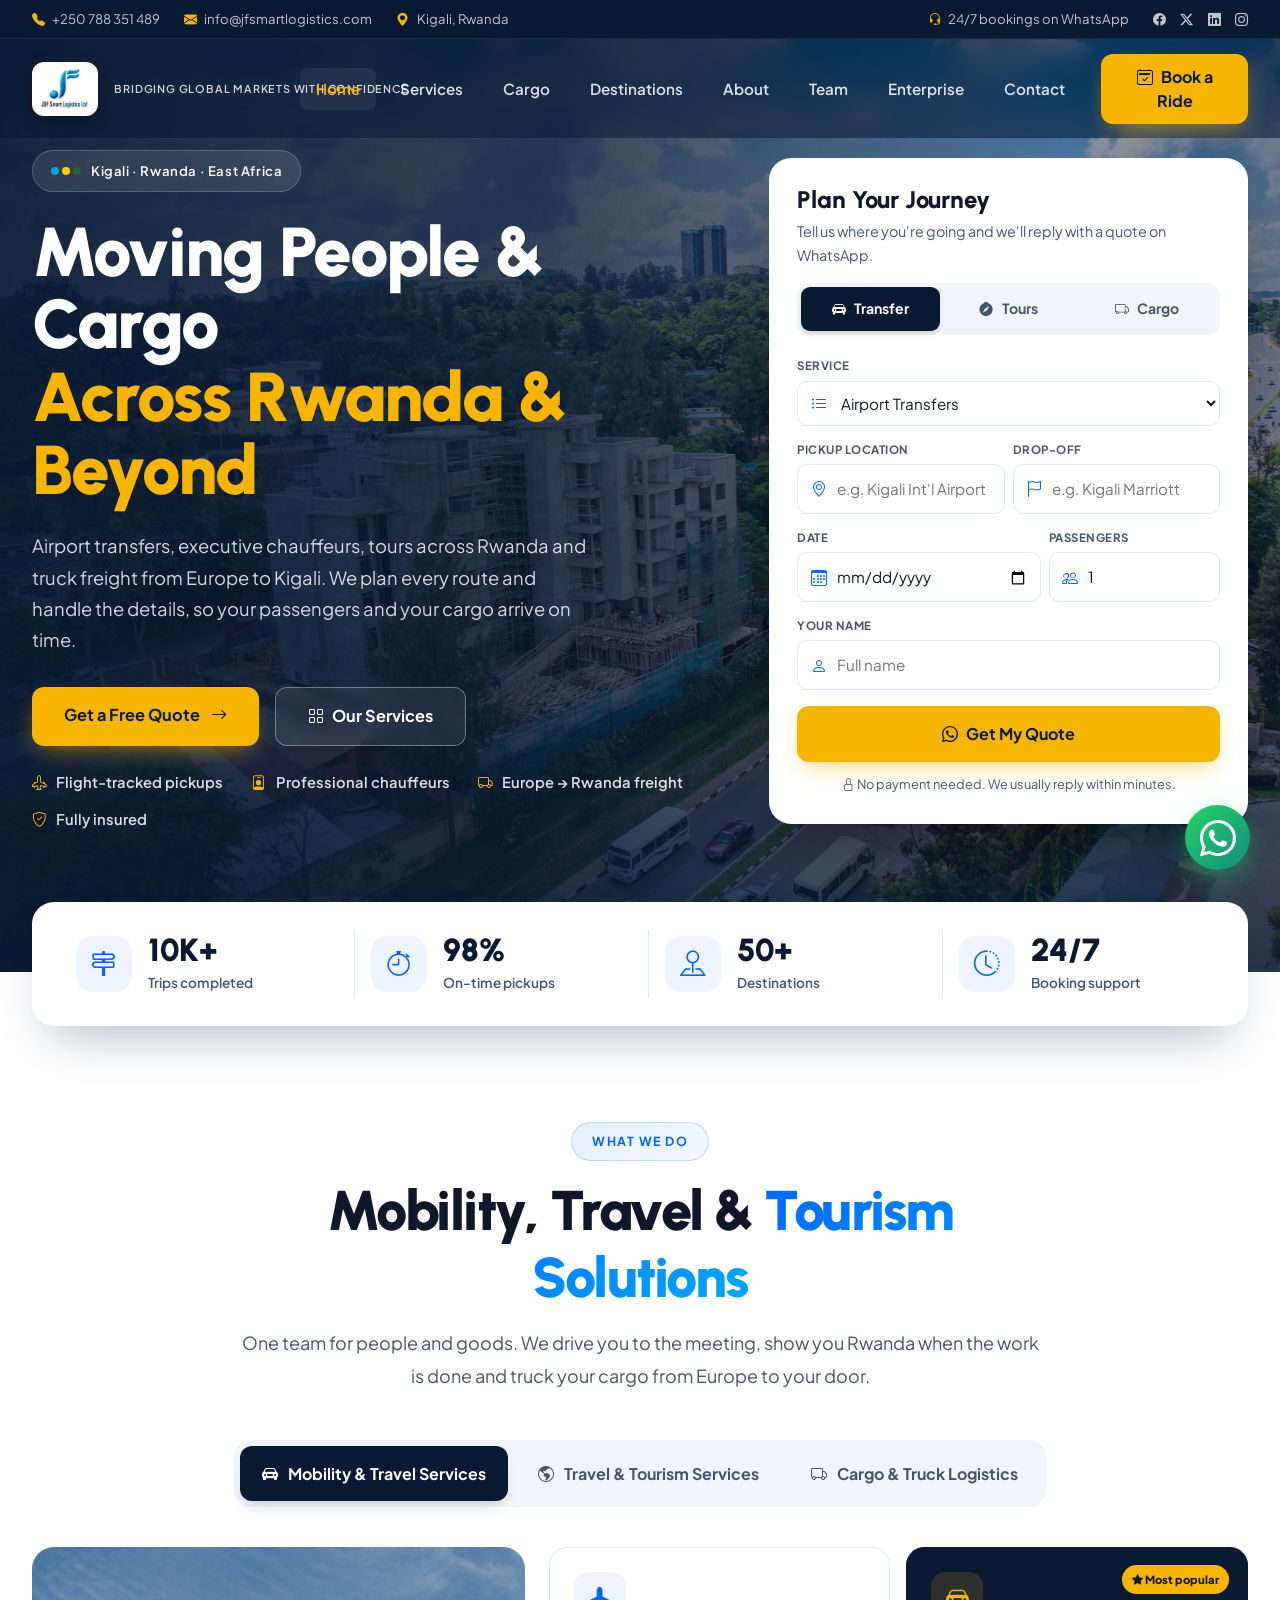
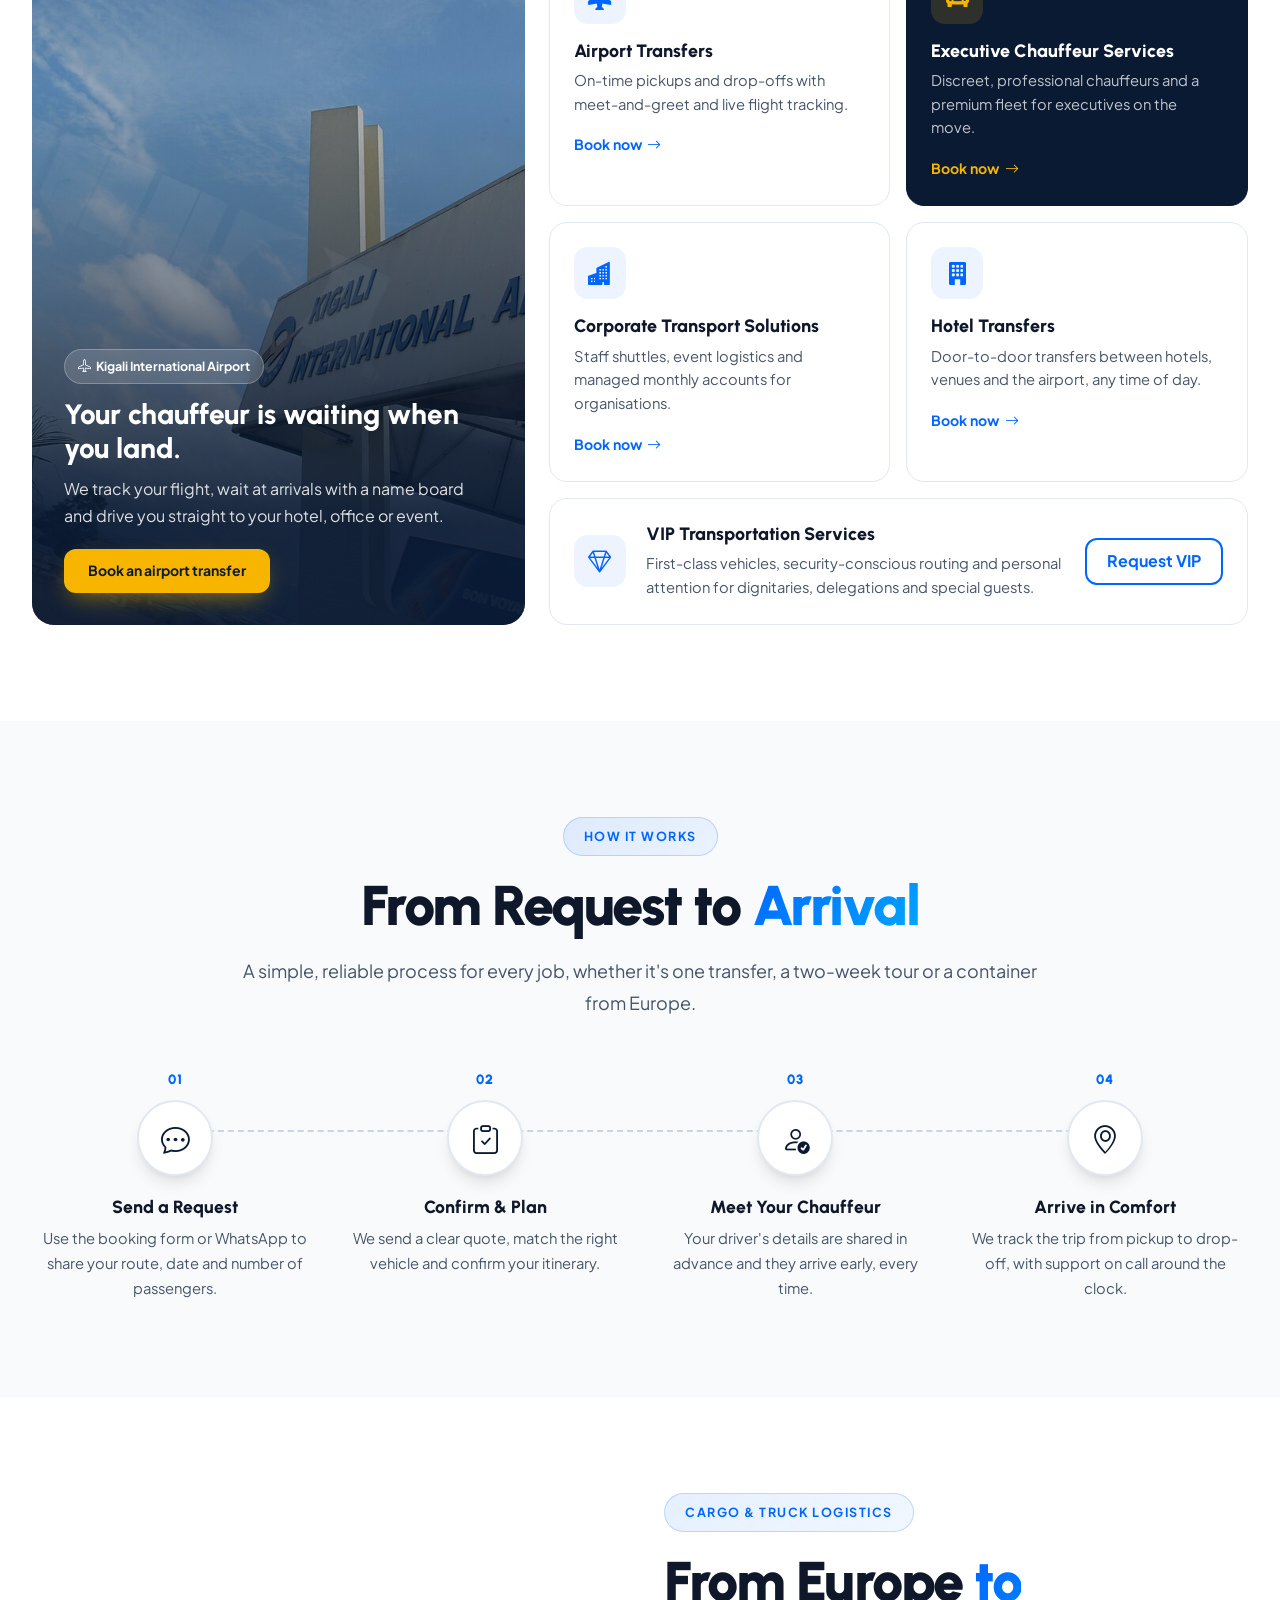
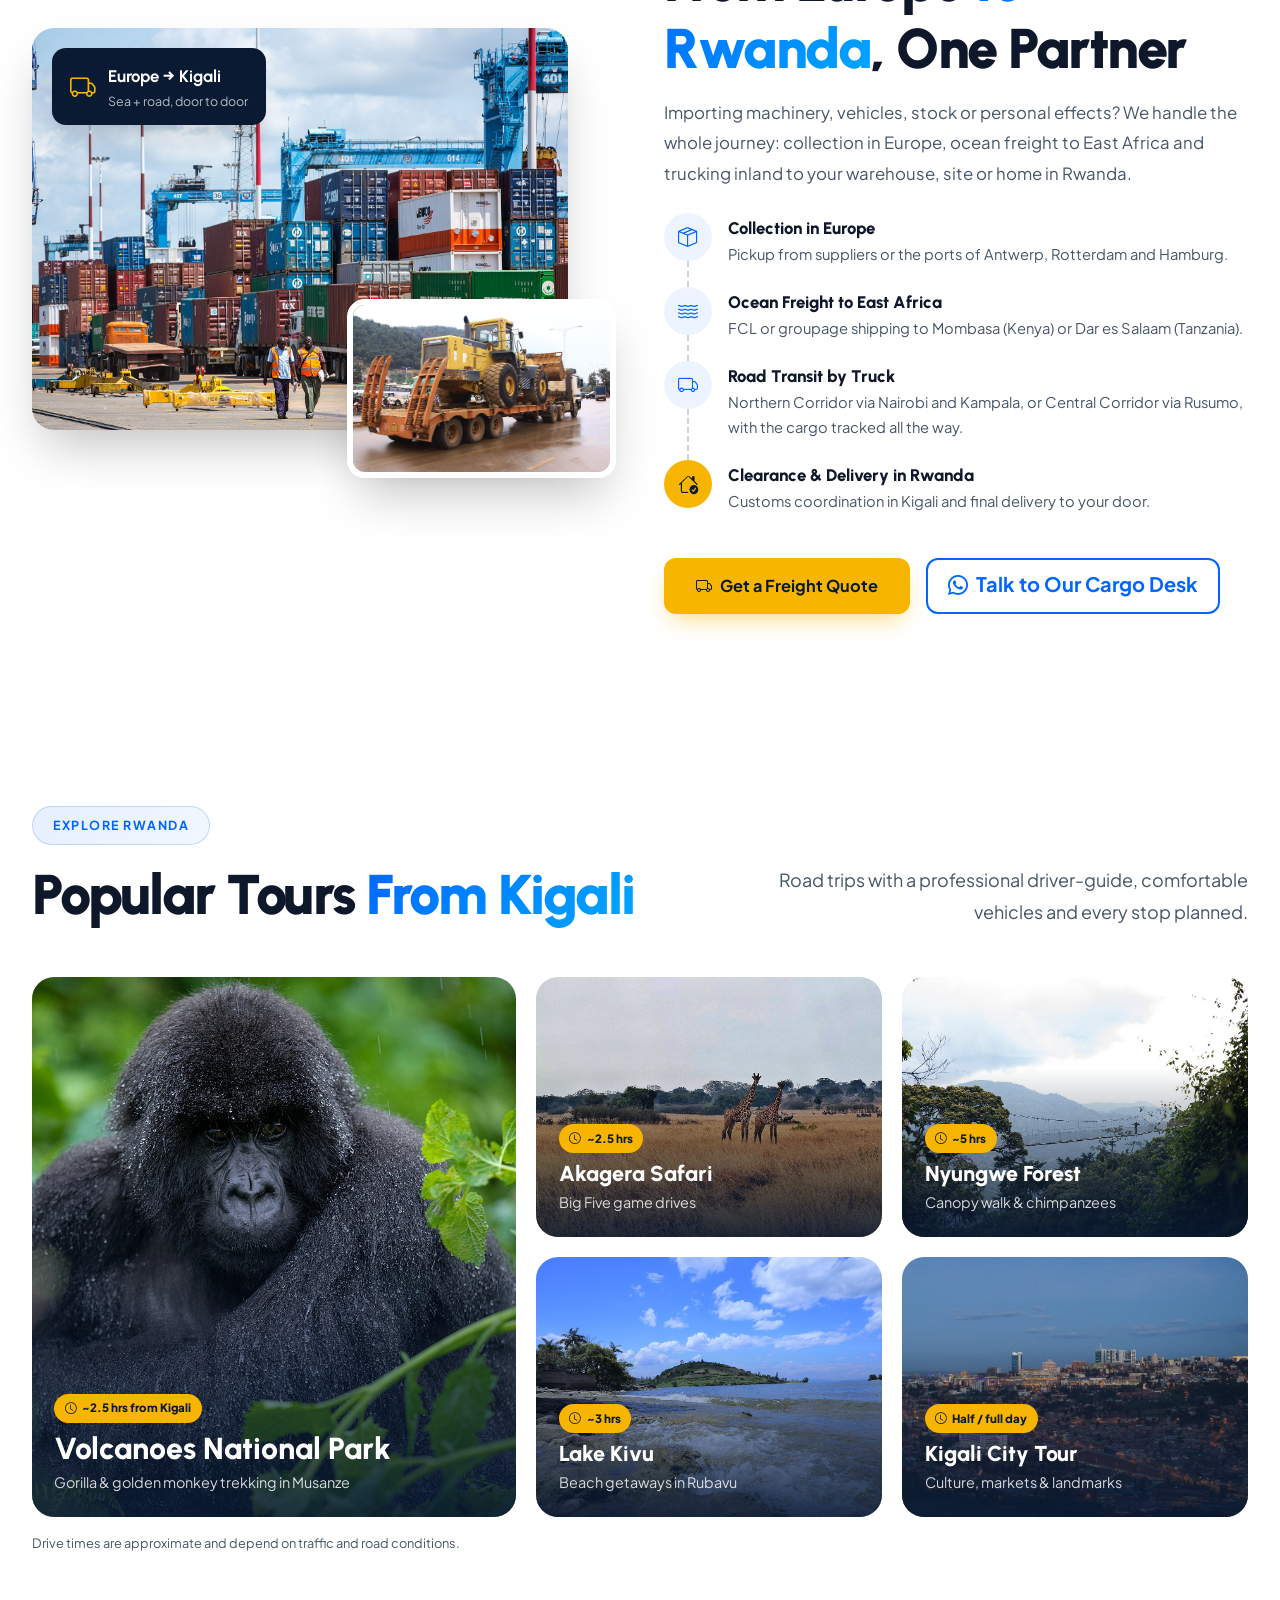
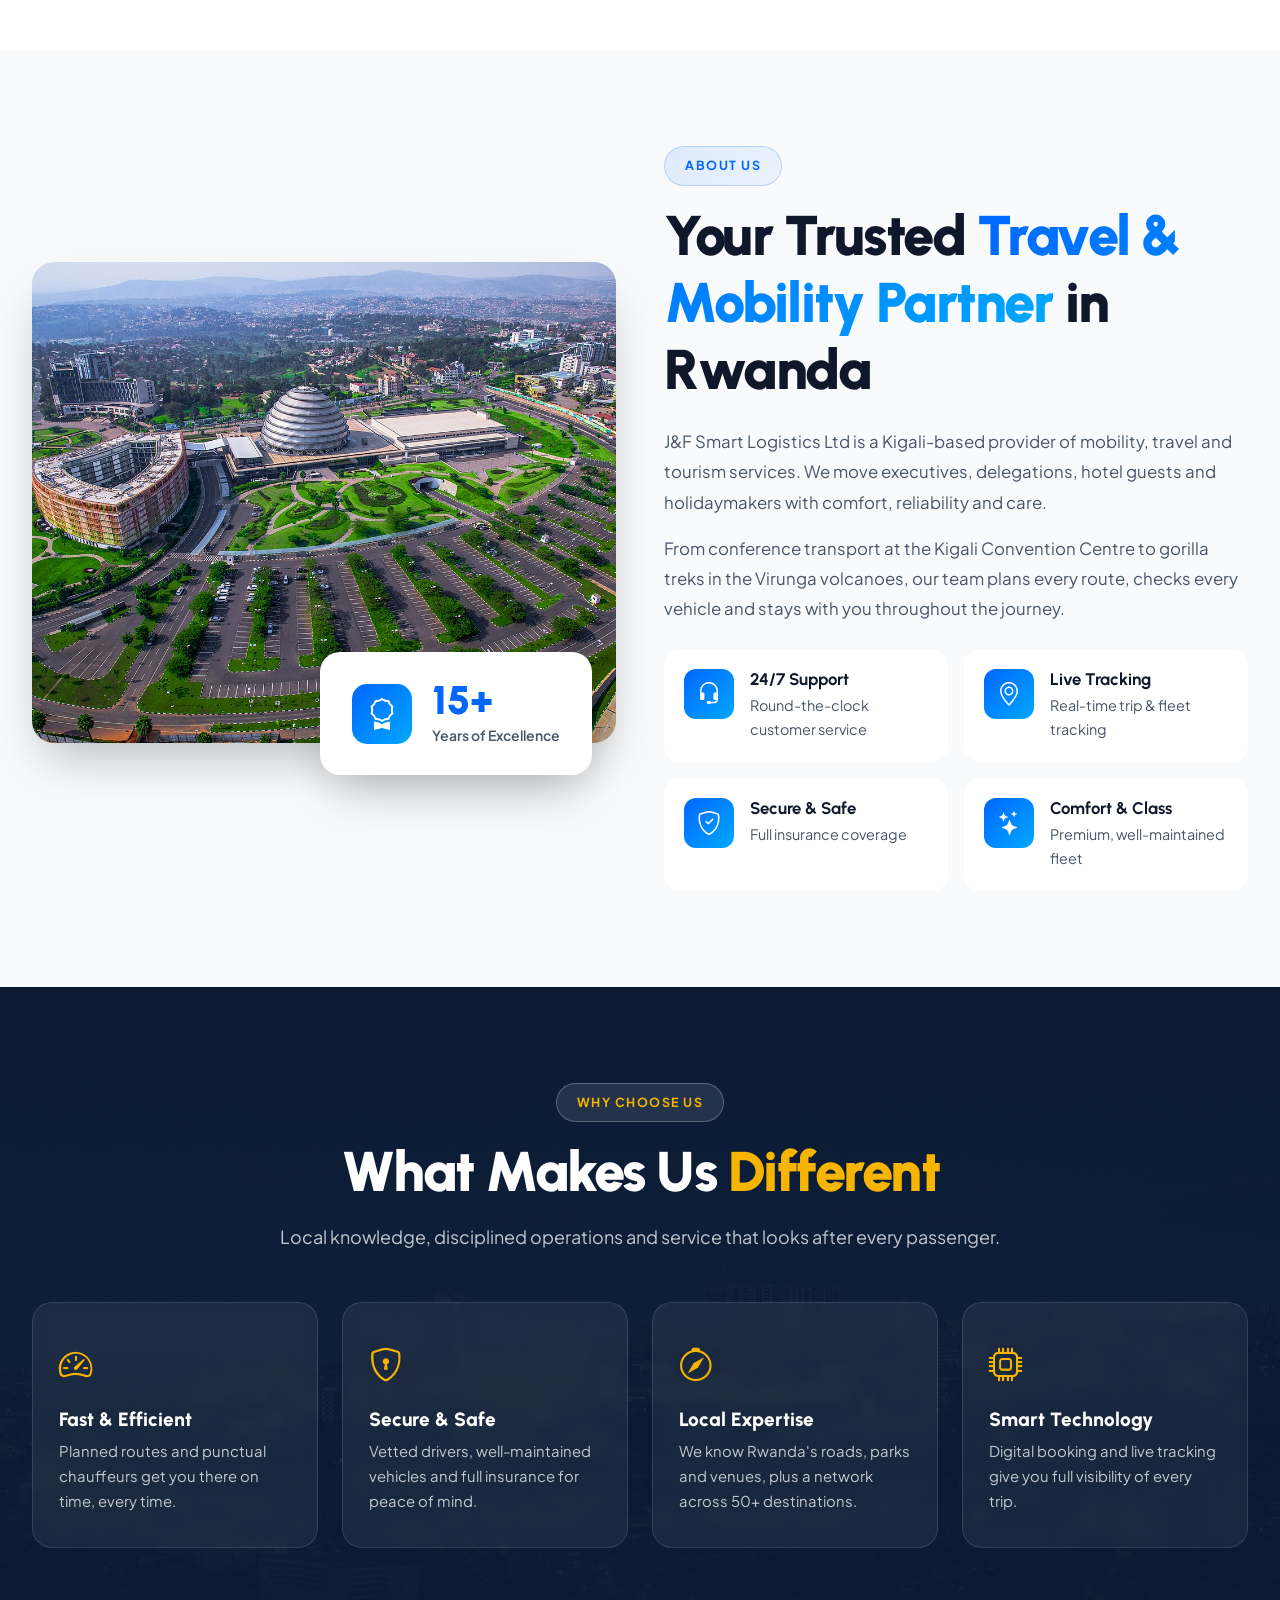
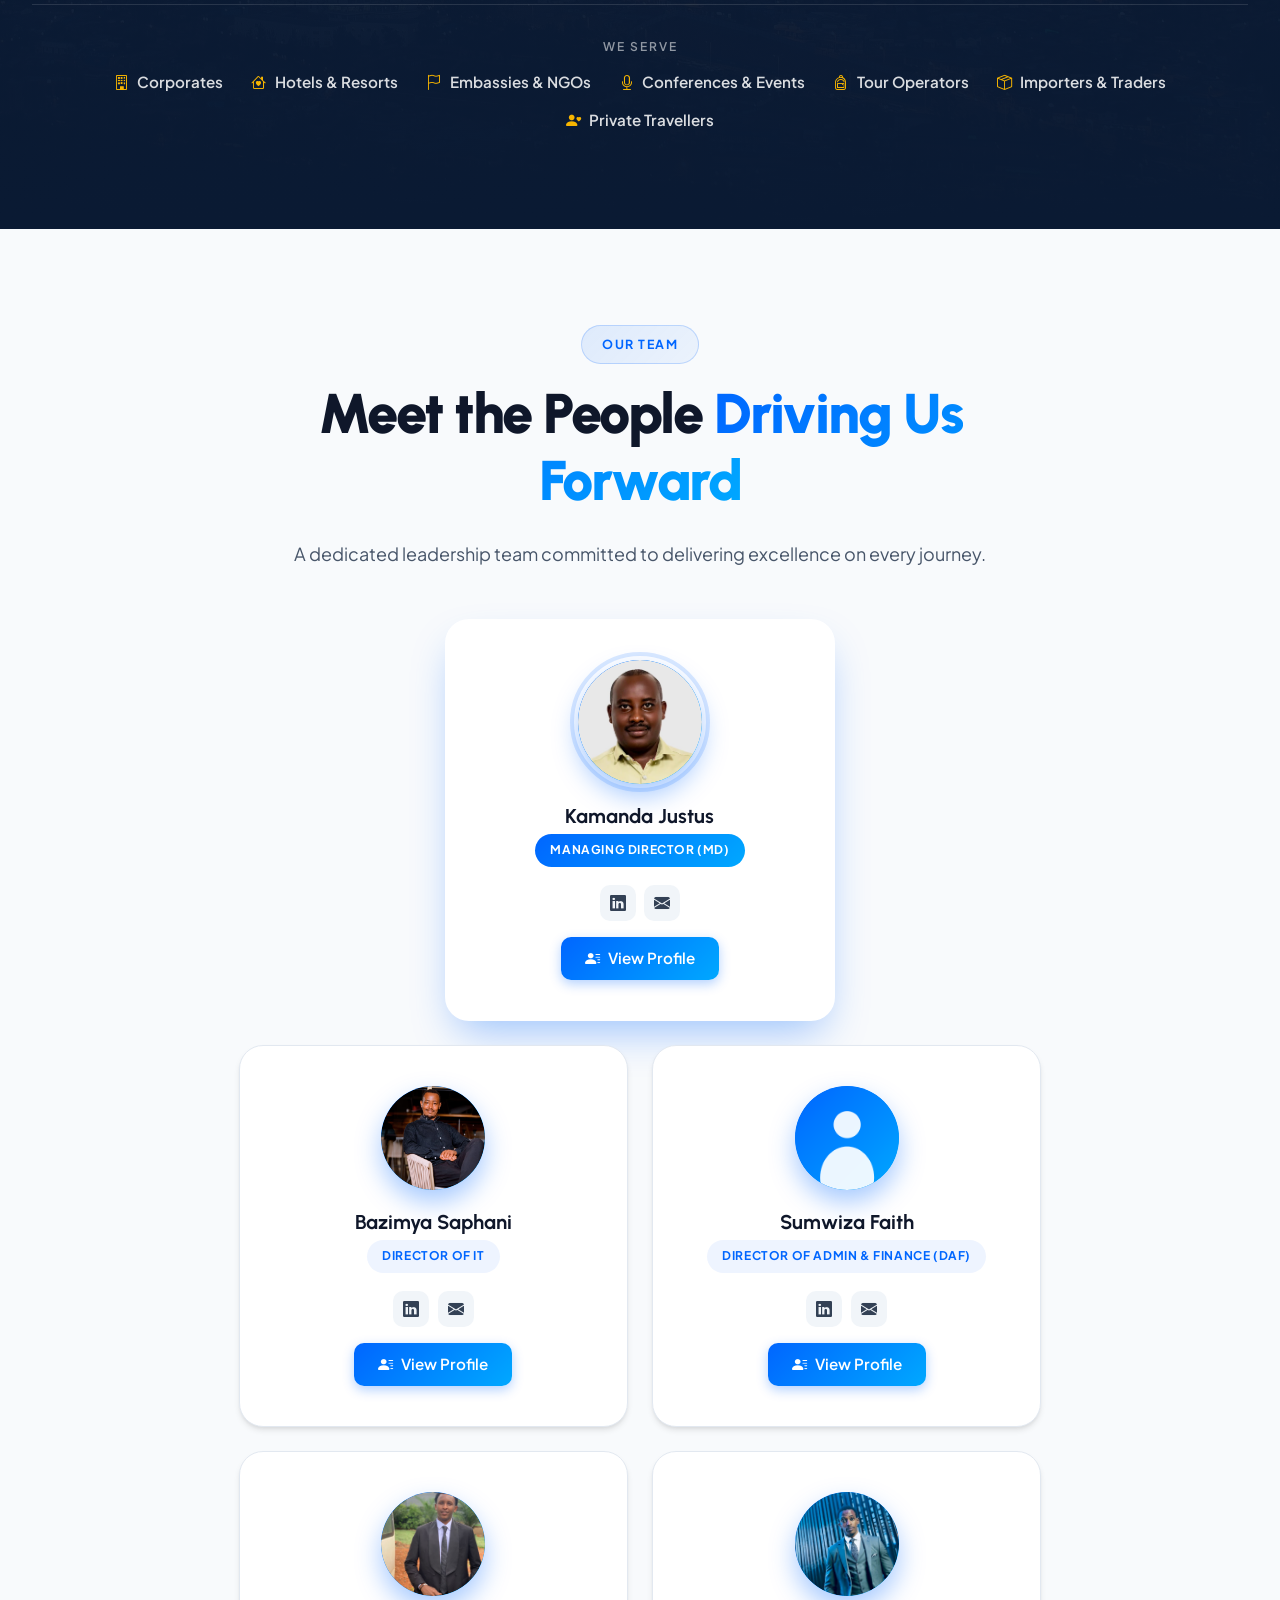
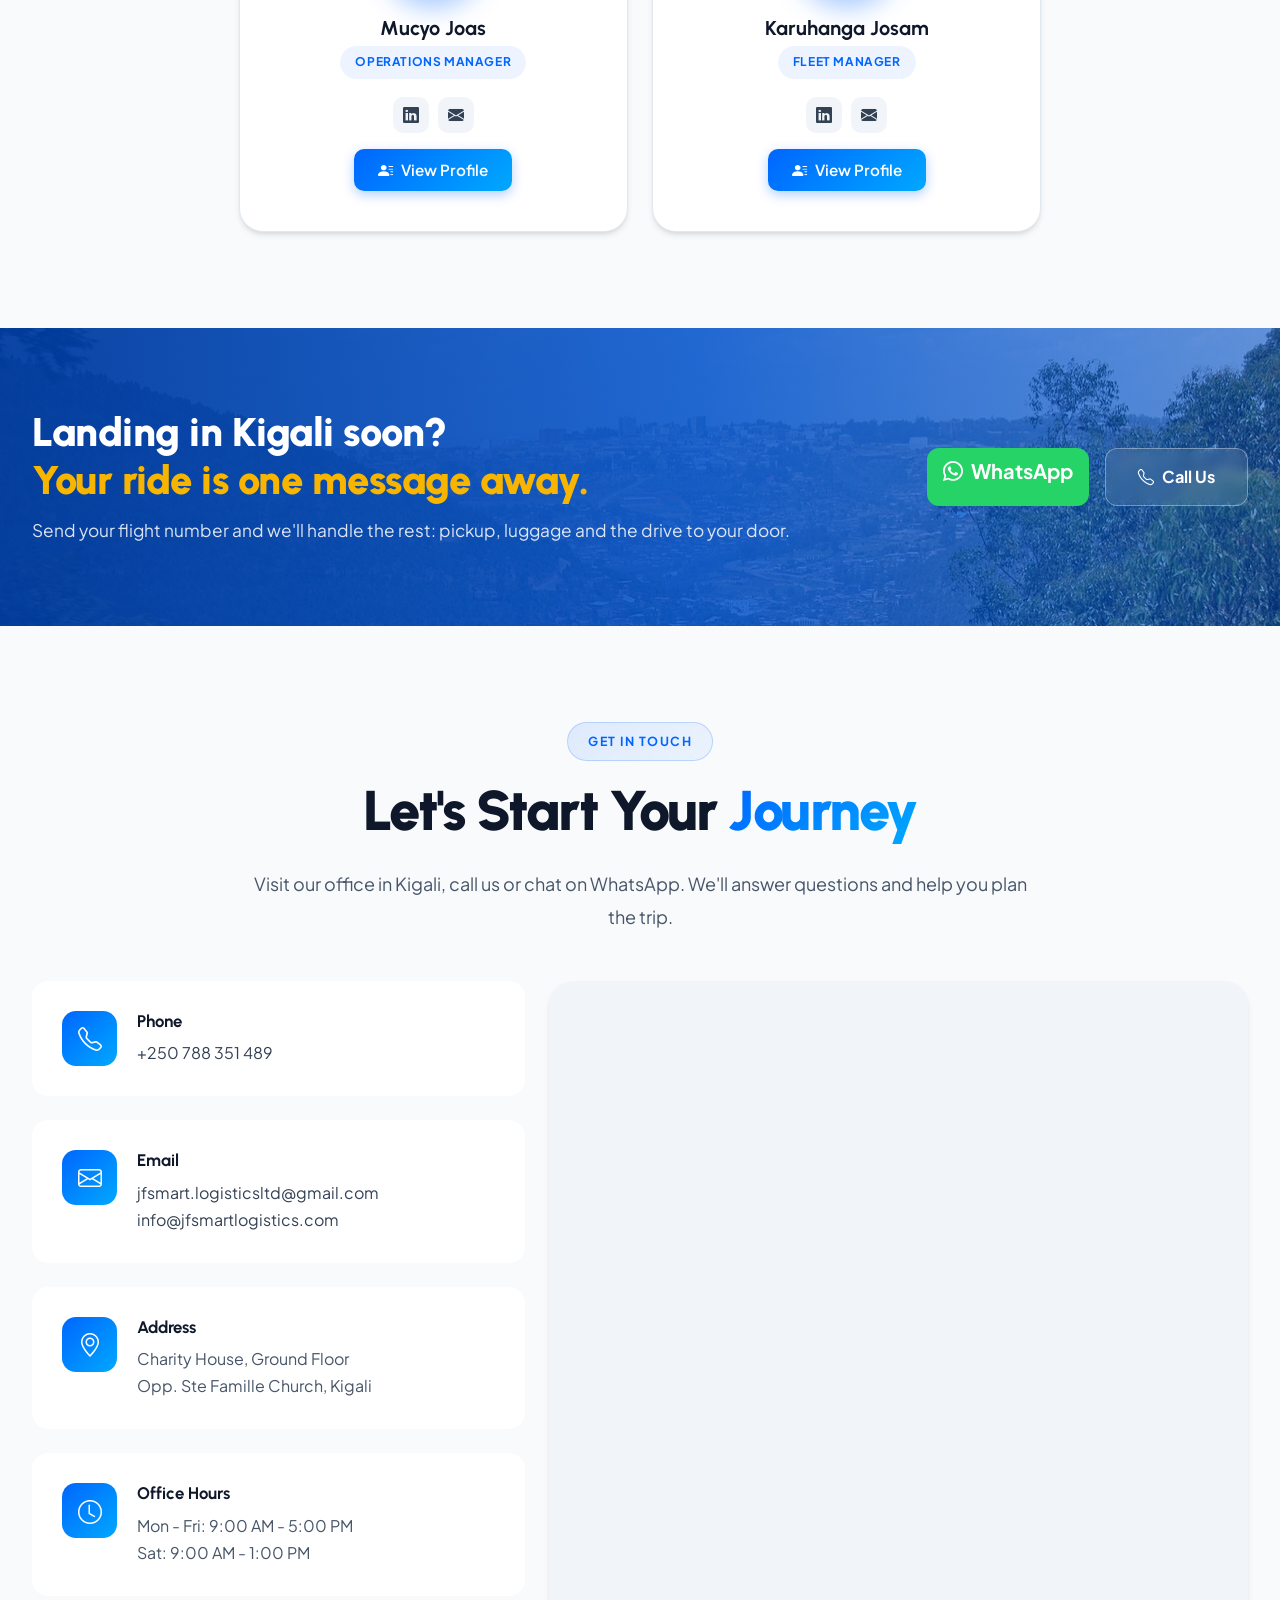
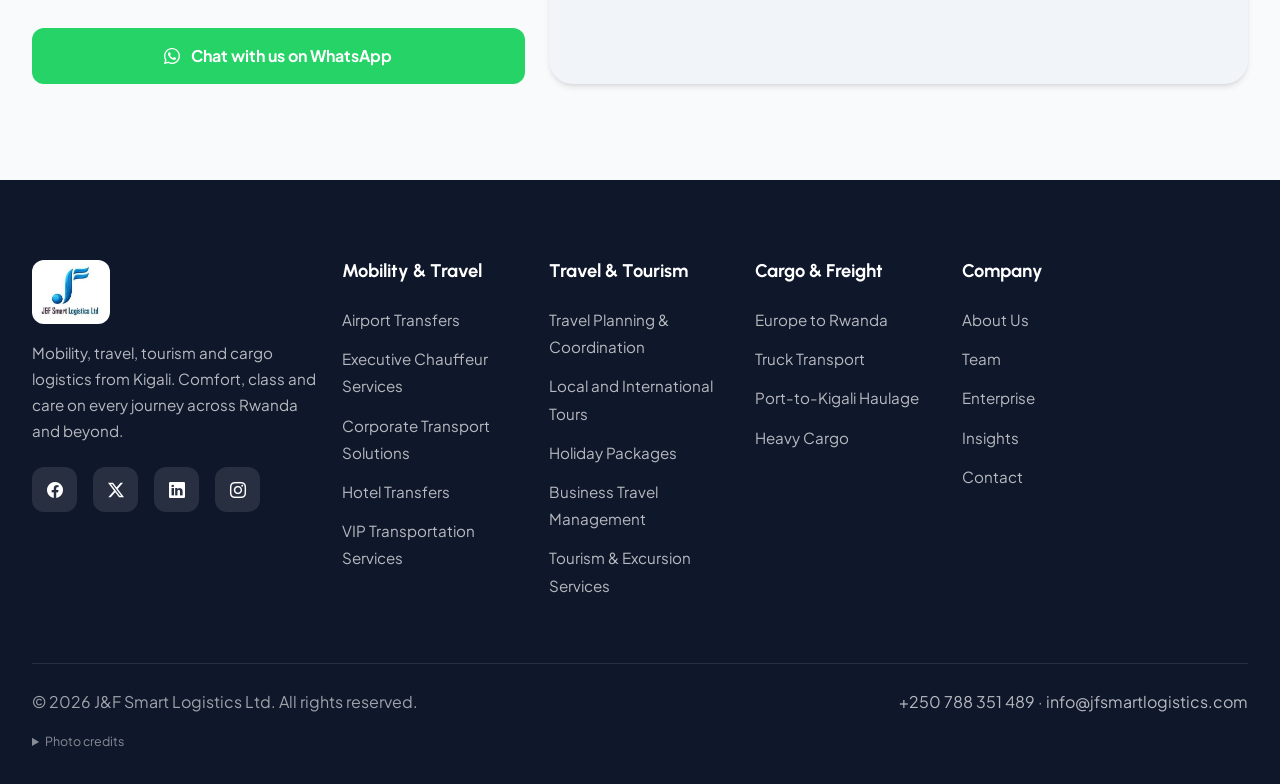
==== commit d7d1918f: "improved Ui" ====
--- a/index.html
+++ b/index.html
@@ -3,476 +3,689 @@
 <head>
     <meta charset="UTF-8">
     <meta name="viewport" content="width=device-width, initial-scale=1.0">
-    <meta name="description" content="J&F Smart Logistics Ltd - Premium mobility, travel & tourism services. Airport transfers, executive chauffeur, tours and holiday packages.">
-    <meta name="keywords" content="airport transfers, executive chauffeur, corporate transport, hotel transfers, VIP transport, travel planning, tours, holiday packages, business travel, tourism, excursions, Kigali, Rwanda">
-    <title>J&F Smart Logistics Ltd - Mobility, Travel & Tourism</title>
-    
+    <meta name="description" content="J&F Smart Logistics Ltd - Mobility, travel & tourism services in Kigali, Rwanda. Airport transfers, executive chauffeur, corporate transport, VIP transport, tours, holiday packages and truck freight from Europe to Rwanda.">
+    <meta name="keywords" content="airport transfers Kigali, executive chauffeur Rwanda, corporate transport, hotel transfers, VIP transport, travel planning, Rwanda tours, gorilla trekking, holiday packages, business travel, excursions, freight Europe to Rwanda, trucking, cargo, Mombasa, Dar es Salaam, Kigali, Rwanda">
+    <title>J&F Smart Logistics Ltd - Mobility, Travel & Tourism in Rwanda</title>
+
     <!-- Bootstrap 5.3 CSS -->
     <link href="https://cdn.jsdelivr.net/npm/bootstrap@5.3.0/dist/css/bootstrap.min.css" rel="stylesheet">
-    
+
     <!-- Bootstrap Icons -->
     <link rel="stylesheet" href="https://cdn.jsdelivr.net/npm/bootstrap-icons@1.11.0/font/bootstrap-icons.css">
-    
+
     <!-- Google Fonts -->
     <link rel="preconnect" href="https://fonts.googleapis.com">
     <link rel="preconnect" href="https://fonts.gstatic.com" crossorigin>
     <link href="https://fonts.googleapis.com/css2?family=Plus+Jakarta+Sans:wght@300;400;500;600;700;800&family=Urbanist:wght@300;400;500;600;700;800;900&display=swap" rel="stylesheet">
-    
+
     <!-- AOS Animation Library -->
     <link href="https://unpkg.com/aos@2.3.1/dist/aos.css" rel="stylesheet">
-    
+
     <!-- Custom CSS -->
     <link rel="stylesheet" href="styles.css">
+    <link rel="stylesheet" href="home.css">
 </head>
-<body>
-
-    <!-- Navigation -->
-    <nav class="navbar navbar-expand-lg navbar-dark fixed-top" id="mainNav">
+<body class="home">
+
+    <!-- Header: top bar + navigation -->
+    <header class="site-header fixed-top" id="siteHeader">
+        <div class="topbar d-none d-lg-block">
+            <div class="container d-flex justify-content-between align-items-center">
+                <div class="topbar-info">
+                    <a href="tel:+250788351489"><i class="bi bi-telephone-fill"></i> +250 788 351 489</a>
+                    <a href="mailto:info@jfsmartlogistics.com"><i class="bi bi-envelope-fill"></i> info@jfsmartlogistics.com</a>
+                    <span><i class="bi bi-geo-alt-fill"></i> Kigali, Rwanda</span>
+                </div>
+                <div class="topbar-info">
+                    <span><i class="bi bi-headset"></i> 24/7 bookings on WhatsApp</span>
+                    <span class="topbar-social">
+                        <a href="#" aria-label="Facebook"><i class="bi bi-facebook"></i></a>
+                        <a href="#" aria-label="X"><i class="bi bi-twitter-x"></i></a>
+                        <a href="#" aria-label="LinkedIn"><i class="bi bi-linkedin"></i></a>
+                        <a href="#" aria-label="Instagram"><i class="bi bi-instagram"></i></a>
+                    </span>
+                </div>
+            </div>
+        </div>
+
+        <nav class="navbar navbar-expand-lg navbar-dark" id="mainNav">
+            <div class="container">
+                <a class="navbar-brand d-flex align-items-center" href="#home">
+                    <img src="images/logo.png" alt="J&F Smart Logistics Ltd" class="logo-img me-3" id="companyLogo">
+                    <div class="brand-info d-none d-sm-flex">
+                        <span class="brand-tagline">Bridging Global Markets with Confidence</span>
+                    </div>
+                </a>
+                <button class="navbar-toggler" type="button" data-bs-toggle="collapse" data-bs-target="#navbarNav" aria-label="Toggle navigation">
+                    <span class="navbar-toggler-icon"></span>
+                </button>
+                <div class="collapse navbar-collapse" id="navbarNav">
+                    <ul class="navbar-nav ms-auto align-items-lg-center">
+                        <li class="nav-item"><a class="nav-link" href="#home">Home</a></li>
+                        <li class="nav-item"><a class="nav-link" href="#services">Services</a></li>
+                        <li class="nav-item"><a class="nav-link" href="#freight">Cargo</a></li>
+                        <li class="nav-item"><a class="nav-link" href="#destinations">Destinations</a></li>
+                        <li class="nav-item"><a class="nav-link" href="#about">About</a></li>
+                        <li class="nav-item"><a class="nav-link" href="#team">Team</a></li>
+                        <li class="nav-item"><a class="nav-link" href="corporate.html">Enterprise</a></li>
+                        <li class="nav-item"><a class="nav-link" href="#contact">Contact</a></li>
+                        <li class="nav-item ms-lg-3">
+                            <a class="btn btn-accent" href="#book">
+                                <i class="bi bi-calendar2-check me-2"></i>Book a Ride
+                            </a>
+                        </li>
+                    </ul>
+                </div>
+            </div>
+        </nav>
+    </header>
+
+    <!-- Hero -->
+    <section id="home" class="hero-rw">
+        <div class="hero-rw-bg" style="background-image:url('images/rw-hero-kigali.jpg')"></div>
+        <div class="hero-rw-overlay"></div>
+        <div class="container position-relative">
+            <div class="row align-items-center g-5 hero-rw-row">
+                <div class="col-lg-7" data-aos="fade-up">
+                    <span class="hero-rw-badge">
+                        <span class="flag-dots"><i></i><i></i><i></i></span>
+                        Kigali &middot; Rwanda &middot; East Africa
+                    </span>
+                    <h1 class="hero-rw-title">
+                        Moving People &amp; Cargo
+                        <span class="text-accent">Across Rwanda &amp; Beyond</span>
+                    </h1>
+                    <p class="hero-rw-lead">
+                        Airport transfers, executive chauffeurs, tours across Rwanda and truck freight from
+                        Europe to Kigali. We plan every route and handle the details, so your
+                        passengers and your cargo arrive on time.
+                    </p>
+                    <div class="d-flex gap-3 flex-wrap mb-4">
+                        <a href="#book" class="btn btn-accent btn-lg">Get a Free Quote <i class="bi bi-arrow-right ms-2"></i></a>
+                        <a href="#services" class="btn btn-ghost btn-lg"><i class="bi bi-grid me-2"></i>Our Services</a>
+                    </div>
+                    <ul class="hero-rw-points">
+                        <li><i class="bi bi-airplane-engines"></i> Flight-tracked pickups</li>
+                        <li><i class="bi bi-person-badge"></i> Professional chauffeurs</li>
+                        <li><i class="bi bi-truck"></i> Europe &rarr; Rwanda freight</li>
+                        <li><i class="bi bi-shield-check"></i> Fully insured</li>
+                    </ul>
+                </div>
+
+                <!-- Booking card -->
+                <div class="col-lg-5" data-aos="fade-up" data-aos-delay="150">
+                    <div class="booking-card" id="book">
+                        <div class="booking-head">
+                            <h2>Plan Your Journey</h2>
+                            <p>Tell us where you're going and we'll reply with a quote on WhatsApp.</p>
+                        </div>
+                        <div class="booking-tabs" role="tablist">
+                            <button type="button" class="active" data-mode="mobility"><i class="bi bi-car-front-fill"></i> Transfer</button>
+                            <button type="button" data-mode="tourism"><i class="bi bi-compass-fill"></i> Tours</button>
+                            <button type="button" data-mode="freight"><i class="bi bi-truck"></i> Cargo</button>
+                        </div>
+                        <form id="bookingForm" novalidate>
+                            <div class="row g-2">
+                                <div class="col-12">
+                                    <label class="bk-label" for="bkService">Service</label>
+                                    <div class="bk-field"><i class="bi bi-list-ul"></i>
+                                        <select id="bkService" required></select>
+                                    </div>
+                                </div>
+                                <div class="col-sm-6">
+                                    <label class="bk-label" for="bkFrom" id="bkFromLabel">Pickup location</label>
+                                    <div class="bk-field"><i class="bi bi-geo-alt"></i>
+                                        <input type="text" id="bkFrom" placeholder="e.g. Kigali Int'l Airport" required>
+                                    </div>
+                                </div>
+                                <div class="col-sm-6">
+                                    <label class="bk-label" for="bkTo" id="bkToLabel">Drop-off</label>
+                                    <div class="bk-field"><i class="bi bi-flag"></i>
+                                        <input type="text" id="bkTo" placeholder="e.g. Kigali Marriott" required>
+                                    </div>
+                                </div>
+                                <div class="col-7">
+                                    <label class="bk-label" for="bkDate">Date</label>
+                                    <div class="bk-field"><i class="bi bi-calendar3"></i>
+                                        <input type="date" id="bkDate" required>
+                                    </div>
+                                </div>
+                                <div class="col-5">
+                                    <label class="bk-label" for="bkPax" id="bkPaxLabel">Passengers</label>
+                                    <div class="bk-field"><i class="bi bi-people"></i>
+                                        <input type="number" id="bkPax" min="1" max="60" value="1" required>
+                                    </div>
+                                </div>
+                                <div class="col-12">
+                                    <label class="bk-label" for="bkName">Your name</label>
+                                    <div class="bk-field"><i class="bi bi-person"></i>
+                                        <input type="text" id="bkName" placeholder="Full name" required>
+                                    </div>
+                                </div>
+                            </div>
+                            <button type="submit" class="btn btn-accent w-100 mt-3 py-3">
+                                <i class="bi bi-whatsapp me-2"></i>Get My Quote
+                            </button>
+                            <p class="booking-note"><i class="bi bi-lock"></i> No payment needed. We usually reply within minutes.</p>
+                        </form>
+                    </div>
+                </div>
+            </div>
+        </div>
+    </section>
+
+    <!-- Stats strip -->
+    <section class="stats-strip">
         <div class="container">
-            <a class="navbar-brand d-flex align-items-center" href="#home">
-                <img src="images/logo.png" alt="J&F Smart Logistics Ltd" class="logo-img me-3" id="companyLogo">
-                <div class="brand-info">
-                    <span class="brand-tagline">Bridging Global Markets with Confidence</span>
-                </div>
-            </a>
-            <button class="navbar-toggler" type="button" data-bs-toggle="collapse" data-bs-target="#navbarNav">
-                <span class="navbar-toggler-icon"></span>
-            </button>
-            <div class="collapse navbar-collapse" id="navbarNav">
-                <ul class="navbar-nav ms-auto align-items-lg-center">
-                    <li class="nav-item">
-                        <a class="nav-link" href="#home">Home</a>
-                    </li>
-                    <li class="nav-item">
-                        <a class="nav-link" href="#services">Services</a>
-                    </li>
-                    <li class="nav-item">
-                        <a class="nav-link" href="#about">About</a>
-                    </li>
-                    <li class="nav-item">
-                        <a class="nav-link" href="#benefits">Why Us</a>
-                    </li>
-                    <li class="nav-item">
-                        <a class="nav-link" href="#team">Team</a>
-                    </li>
-                    <li class="nav-item">
-                        <a class="nav-link" href="corporate.html">Enterprise</a>
-                    </li>
-                    <li class="nav-item">
-                        <a class="nav-link" href="#contact">Contact</a>
-                    </li>
-                    <li class="nav-item ms-lg-3">
-                        <a class="btn btn-primary-custom" href="#contact">
-                            <i class="bi bi-chat-dots me-2"></i>Get Quote
-                        </a>
-                    </li>
-                </ul>
-            </div>
-        </div>
-    </nav>
-
-    <!-- Hero Section -->
-    <section id="home" class="hero-section" >
-        <div class="hero-gradient"></div>
-        <div class="container">
-            <div class="row align-items-center min-vh-100 py-5">
-                <div class="col-lg-6" data-aos="fade-right">
-                    <div class="hero-badge mb-4">
-                        <i class="bi bi-shield-check me-2"></i>
-                        Trusted Global Partner
-                    </div>
-                    <h1 class="hero-title mb-4" style="color: aliceblue;">
-                        Premium Mobility &
-                        <span class="d-block gradient-text">Travel Experiences</span>
-                    </h1>
-                    <p class="hero-subtitle mb-5">
-                        From airport transfers and executive chauffeur services to unforgettable tours
-                        and holiday packages — we move you with comfort, class and care, every journey.
-                    </p>
-                    <div class="d-flex gap-3 flex-wrap mb-5">
-                        <a href="#contact" class="btn btn-hero-primary btn-lg">
-                            Start Your Journey
-                            <i class="bi bi-arrow-right ms-2"></i>
-                        </a>
-                        <a href="#services" class="btn btn-hero-outline btn-lg">
-                            <i class="bi bi-play-circle me-2"></i>
-                            Explore Services
-                        </a>
-                    </div>
-                    
-                    <!-- Stats Row -->
-                    <div class="row g-4 mt-4">
-                        <div class="col-4">
-                            <div class="stat-box">
-                                <div class="stat-number">10K+</div>
-                                <div class="stat-label">Trips Completed</div>
-                            </div>
-                        </div>
-                        <div class="col-4">
-                            <div class="stat-box">
-                                <div class="stat-number">98%</div>
-                                <div class="stat-label">On-Time Pickups</div>
-                            </div>
-                        </div>
-                        <div class="col-4">
-                            <div class="stat-box">
-                                <div class="stat-number">50+</div>
-                                <div class="stat-label">Destinations</div>
-                            </div>
-                        </div>
-                    </div>
-                </div>
-                <div class="col-lg-6" data-aos="fade-left" data-aos-delay="200">
-                    <div class="hero-image-wrapper">
-                        <div class="floating-card card-1">
-                            <i class="bi bi-airplane-fill"></i>
-                            <span>Airport Transfers</span>
-                        </div>
-                        <div class="floating-card card-2">
-                            <i class="bi bi-car-front-fill"></i>
-                            <span>VIP Chauffeur</span>
-                        </div>
-                        <div class="floating-card card-3">
-                            <i class="bi bi-globe-americas"></i>
-                            <span>Tours & Travel</span>
-                        </div>
-                        <div class="hero-main-icon">
-                            <i class="bi bi-globe"></i>
-                        </div>
-                    </div>
-                </div>
-            </div>
-        </div>
-        
-        <!-- Scroll Indicator -->
-        <div class="scroll-down">
-            <div class="scroll-line"></div>
-            <span>Scroll</span>
-        </div>
-    </section>
-
-    <!-- Services Section -->
-    <section id="services" class="services-section py-5 py-lg-6">
+            <div class="stats-card" data-aos="fade-up">
+                <div class="stat-item">
+                    <i class="bi bi-signpost-2"></i>
+                    <div><span class="stat-num" data-count="10000" data-suffix="+" data-compact="true">10K+</span><span class="stat-cap">Trips completed</span></div>
+                </div>
+                <div class="stat-item">
+                    <i class="bi bi-stopwatch"></i>
+                    <div><span class="stat-num" data-count="98" data-suffix="%">98%</span><span class="stat-cap">On-time pickups</span></div>
+                </div>
+                <div class="stat-item">
+                    <i class="bi bi-pin-map"></i>
+                    <div><span class="stat-num" data-count="50" data-suffix="+">50+</span><span class="stat-cap">Destinations</span></div>
+                </div>
+                <div class="stat-item">
+                    <i class="bi bi-clock-history"></i>
+                    <div><span class="stat-num">24/7</span><span class="stat-cap">Booking support</span></div>
+                </div>
+            </div>
+        </div>
+    </section>
+
+    <!-- Services -->
+    <section id="services" class="section-pad services-rw">
         <div class="container">
             <div class="row justify-content-center mb-5">
                 <div class="col-lg-8 text-center" data-aos="fade-up">
-                    <span class="section-badge">OUR SERVICES</span>
-                    <h2 class="section-title mt-3 mb-4">
-                        Mobility, Travel &
-                        <span class="gradient-text">Tourism Solutions</span>
-                    </h2>
+                    <span class="section-badge">What We Do</span>
+                    <h2 class="section-title mt-3 mb-3">Mobility, Travel &amp; <span class="gradient-text">Tourism Solutions</span></h2>
                     <p class="section-description">
-                        From airport transfers and executive chauffeur services to curated tours
-                        and holiday packages — comfort, class and care on every journey.
+                        One team for people and goods. We drive you to the meeting, show you Rwanda
+                        when the work is done and truck your cargo from Europe to your door.
                     </p>
                 </div>
             </div>
 
-            <!-- Mobility & Transport -->
-            <div class="row mb-3" data-aos="fade-up">
-                <div class="col-12">
-                    <h3 class="service-category-title"><i class="bi bi-car-front-fill"></i> Mobility &amp; Transport Services</h3>
-                </div>
-            </div>
-            <div class="row g-4 mb-5">
-                <div class="col-lg-4 col-md-6" data-aos="fade-up" data-aos-delay="100">
-                    <div class="service-card h-100">
-                        <div class="service-icon-wrapper"><i class="bi bi-airplane-fill service-icon"></i></div>
-                        <h3 class="service-title">Airport Transfers</h3>
-                        <p class="service-description">
-                            Reliable, on-time airport pickups and drop-offs with meet-and-greet and
-                            flight tracking for a stress-free journey.
-                        </p>
-                    </div>
-                </div>
-
-                <div class="col-lg-4 col-md-6" data-aos="fade-up" data-aos-delay="200">
-                    <div class="service-card featured h-100">
-                        <div class="popular-badge"><i class="bi bi-star-fill"></i> Most Popular</div>
-                        <div class="service-icon-wrapper"><i class="bi bi-car-front-fill service-icon"></i></div>
-                        <h3 class="service-title">Executive Chauffeur Services</h3>
-                        <p class="service-description">
-                            Professional, discreet chauffeurs and a premium fleet for executives who
-                            value comfort and punctuality.
-                        </p>
-                    </div>
-                </div>
-
-                <div class="col-lg-4 col-md-6" data-aos="fade-up" data-aos-delay="300">
-                    <div class="service-card h-100">
-                        <div class="service-icon-wrapper"><i class="bi bi-buildings-fill service-icon"></i></div>
-                        <h3 class="service-title">Corporate Transport Solutions</h3>
-                        <p class="service-description">
-                            Tailored staff shuttles, event logistics and managed accounts for
-                            businesses of every size.
-                        </p>
-                    </div>
-                </div>
-
-                <div class="col-lg-4 col-md-6" data-aos="fade-up" data-aos-delay="100">
-                    <div class="service-card h-100">
-                        <div class="service-icon-wrapper"><i class="bi bi-building-fill service-icon"></i></div>
-                        <h3 class="service-title">Hotel Transfers</h3>
-                        <p class="service-description">
-                            Smooth door-to-door transfers between hotels, venues and airports — in
-                            total comfort.
-                        </p>
-                    </div>
-                </div>
-
-                <div class="col-lg-4 col-md-6" data-aos="fade-up" data-aos-delay="200">
-                    <div class="service-card h-100">
-                        <div class="service-icon-wrapper"><i class="bi bi-gem service-icon"></i></div>
-                        <h3 class="service-title">VIP Transportation Services</h3>
-                        <p class="service-description">
-                            Red-carpet, first-class transportation with premium vehicles and
-                            personalized attention.
-                        </p>
-                    </div>
-                </div>
-            </div>
-
-            <!-- Travel & Tourism -->
-            <div class="row mb-3" data-aos="fade-up">
-                <div class="col-12">
-                    <h3 class="service-category-title"><i class="bi bi-globe-americas"></i> Travel &amp; Tourism Services</h3>
-                </div>
-            </div>
-            <div class="row g-4">
-                <div class="col-lg-4 col-md-6" data-aos="fade-up" data-aos-delay="100">
-                    <div class="service-card h-100">
-                        <div class="service-icon-wrapper"><i class="bi bi-map-fill service-icon"></i></div>
-                        <h3 class="service-title">Travel Planning &amp; Coordination</h3>
-                        <p class="service-description">
-                            End-to-end itinerary planning and coordination so every detail of your
-                            trip is handled for you.
-                        </p>
-                    </div>
-                </div>
-
-                <div class="col-lg-4 col-md-6" data-aos="fade-up" data-aos-delay="200">
-                    <div class="service-card h-100">
-                        <div class="service-icon-wrapper"><i class="bi bi-signpost-split-fill service-icon"></i></div>
-                        <h3 class="service-title">Local &amp; International Tours</h3>
-                        <p class="service-description">
-                            Curated guided tours across local gems and breathtaking international
-                            destinations.
-                        </p>
-                    </div>
-                </div>
-
-                <div class="col-lg-4 col-md-6" data-aos="fade-up" data-aos-delay="300">
-                    <div class="service-card h-100">
-                        <div class="service-icon-wrapper"><i class="bi bi-umbrella-fill service-icon"></i></div>
-                        <h3 class="service-title">Holiday Packages</h3>
-                        <p class="service-description">
-                            All-inclusive holiday packages designed around your budget, style and
-                            dream destinations.
-                        </p>
-                    </div>
-                </div>
-
-                <div class="col-lg-4 col-md-6" data-aos="fade-up" data-aos-delay="100">
-                    <div class="service-card h-100">
-                        <div class="service-icon-wrapper"><i class="bi bi-briefcase-fill service-icon"></i></div>
-                        <h3 class="service-title">Business Travel Management</h3>
-                        <p class="service-description">
-                            Efficient corporate travel booking and management that keeps teams moving
-                            and on budget.
-                        </p>
-                    </div>
-                </div>
-
-                <div class="col-lg-4 col-md-6" data-aos="fade-up" data-aos-delay="200">
-                    <div class="service-card h-100">
-                        <div class="service-icon-wrapper"><i class="bi bi-compass-fill service-icon"></i></div>
-                        <h3 class="service-title">Tourism &amp; Excursion Services</h3>
-                        <p class="service-description">
-                            Memorable excursions, day trips and tourism experiences led by expert
-                            local guides.
-                        </p>
-                    </div>
-                </div>
-            </div>
-        </div>
-    </section>
-
-    <!-- About Section -->
-    <section id="about" class="about-section py-5 py-lg-6">
+            <div class="service-switch" role="tablist" data-aos="fade-up">
+                <button class="active" data-bs-toggle="pill" data-bs-target="#tab-mobility" type="button" role="tab">
+                    <i class="bi bi-car-front-fill"></i> Mobility &amp; Travel Services
+                </button>
+                <button data-bs-toggle="pill" data-bs-target="#tab-tourism" type="button" role="tab">
+                    <i class="bi bi-globe-americas"></i> Travel &amp; Tourism Services
+                </button>
+                <button data-bs-toggle="pill" data-bs-target="#tab-freight" type="button" role="tab">
+                    <i class="bi bi-truck"></i> Cargo &amp; Truck Logistics
+                </button>
+            </div>
+
+            <div class="tab-content">
+                <!-- Mobility & Travel -->
+                <div class="tab-pane fade show active" id="tab-mobility" role="tabpanel">
+                    <div class="row g-4 align-items-stretch">
+                        <div class="col-lg-5">
+                            <div class="service-feature" style="background-image:url('images/rw-airport.jpg')">
+                                <div class="service-feature-body">
+                                    <span class="chip"><i class="bi bi-airplane"></i> Kigali International Airport</span>
+                                    <h3>Your chauffeur is waiting when you land.</h3>
+                                    <p>We track your flight, wait at arrivals with a name board and drive you straight to your hotel, office or event.</p>
+                                    <a href="#book" class="btn btn-accent btn-sm" data-book="Airport Transfers">Book an airport transfer</a>
+                                </div>
+                            </div>
+                        </div>
+                        <div class="col-lg-7">
+                            <div class="row g-3">
+                                <div class="col-md-6">
+                                    <article class="svc-card">
+                                        <div class="svc-icon"><i class="bi bi-airplane-fill"></i></div>
+                                        <h4>Airport Transfers</h4>
+                                        <p>On-time pickups and drop-offs with meet-and-greet and live flight tracking.</p>
+                                        <a href="#book" class="svc-link" data-book="Airport Transfers">Book now <i class="bi bi-arrow-right"></i></a>
+                                    </article>
+                                </div>
+                                <div class="col-md-6">
+                                    <article class="svc-card is-featured">
+                                        <span class="svc-tag"><i class="bi bi-star-fill"></i> Most popular</span>
+                                        <div class="svc-icon"><i class="bi bi-car-front-fill"></i></div>
+                                        <h4>Executive Chauffeur Services</h4>
+                                        <p>Discreet, professional chauffeurs and a premium fleet for executives on the move.</p>
+                                        <a href="#book" class="svc-link" data-book="Executive Chauffeur Services">Book now <i class="bi bi-arrow-right"></i></a>
+                                    </article>
+                                </div>
+                                <div class="col-md-6">
+                                    <article class="svc-card">
+                                        <div class="svc-icon"><i class="bi bi-buildings-fill"></i></div>
+                                        <h4>Corporate Transport Solutions</h4>
+                                        <p>Staff shuttles, event logistics and managed monthly accounts for organisations.</p>
+                                        <a href="#book" class="svc-link" data-book="Corporate Transport Solutions">Book now <i class="bi bi-arrow-right"></i></a>
+                                    </article>
+                                </div>
+                                <div class="col-md-6">
+                                    <article class="svc-card">
+                                        <div class="svc-icon"><i class="bi bi-building-fill"></i></div>
+                                        <h4>Hotel Transfers</h4>
+                                        <p>Door-to-door transfers between hotels, venues and the airport, any time of day.</p>
+                                        <a href="#book" class="svc-link" data-book="Hotel Transfers">Book now <i class="bi bi-arrow-right"></i></a>
+                                    </article>
+                                </div>
+                                <div class="col-12">
+                                    <article class="svc-card svc-wide">
+                                        <div class="svc-icon"><i class="bi bi-gem"></i></div>
+                                        <div>
+                                            <h4>VIP Transportation Services</h4>
+                                            <p>First-class vehicles, security-conscious routing and personal attention for dignitaries, delegations and special guests.</p>
+                                        </div>
+                                        <a href="#book" class="btn btn-outline-brand" data-book="VIP Transportation Services">Request VIP</a>
+                                    </article>
+                                </div>
+                            </div>
+                        </div>
+                    </div>
+                </div>
+
+                <!-- Travel & Tourism -->
+                <div class="tab-pane fade" id="tab-tourism" role="tabpanel">
+                    <div class="row g-4 align-items-stretch">
+                        <div class="col-lg-5">
+                            <div class="service-feature" style="background-image:url('images/rw-volcanoes.jpg')">
+                                <div class="service-feature-body">
+                                    <span class="chip"><i class="bi bi-tree"></i> Volcanoes National Park</span>
+                                    <h3>See the land of a thousand hills.</h3>
+                                    <p>Gorilla trekking, safaris, lake getaways and city tours. We plan the itinerary, drive you and book the permits.</p>
+                                    <a href="#book" class="btn btn-accent btn-sm" data-book="Local and International Tours">Plan a tour</a>
+                                </div>
+                            </div>
+                        </div>
+                        <div class="col-lg-7">
+                            <div class="row g-3">
+                                <div class="col-md-6">
+                                    <article class="svc-card">
+                                        <div class="svc-icon"><i class="bi bi-map-fill"></i></div>
+                                        <h4>Travel Planning &amp; Coordination</h4>
+                                        <p>End-to-end itineraries covering flights, hotels, permits and transport, all in one plan.</p>
+                                        <a href="#book" class="svc-link" data-book="Travel Planning & Coordination">Enquire <i class="bi bi-arrow-right"></i></a>
+                                    </article>
+                                </div>
+                                <div class="col-md-6">
+                                    <article class="svc-card is-featured">
+                                        <span class="svc-tag"><i class="bi bi-star-fill"></i> Guest favourite</span>
+                                        <div class="svc-icon"><i class="bi bi-signpost-split-fill"></i></div>
+                                        <h4>Local and International Tours</h4>
+                                        <p>Guided tours across Rwanda and the region, from Kigali to Musanze, Akagera and beyond.</p>
+                                        <a href="#book" class="svc-link" data-book="Local and International Tours">Enquire <i class="bi bi-arrow-right"></i></a>
+                                    </article>
+                                </div>
+                                <div class="col-md-6">
+                                    <article class="svc-card">
+                                        <div class="svc-icon"><i class="bi bi-umbrella-fill"></i></div>
+                                        <h4>Holiday Packages</h4>
+                                        <p>All-inclusive packages built around your budget, travel style and dream destination.</p>
+                                        <a href="#book" class="svc-link" data-book="Holiday Packages">Enquire <i class="bi bi-arrow-right"></i></a>
+                                    </article>
+                                </div>
+                                <div class="col-md-6">
+                                    <article class="svc-card">
+                                        <div class="svc-icon"><i class="bi bi-briefcase-fill"></i></div>
+                                        <h4>Business Travel Management</h4>
+                                        <p>Corporate travel booking and management that keeps your teams moving and on budget.</p>
+                                        <a href="#book" class="svc-link" data-book="Business Travel Management">Enquire <i class="bi bi-arrow-right"></i></a>
+                                    </article>
+                                </div>
+                                <div class="col-12">
+                                    <article class="svc-card svc-wide">
+                                        <div class="svc-icon"><i class="bi bi-compass-fill"></i></div>
+                                        <div>
+                                            <h4>Tourism &amp; Excursion Services</h4>
+                                            <p>Day trips, cultural visits and excursions led by expert local guides, ideal for delegates with a free afternoon.</p>
+                                        </div>
+                                        <a href="#book" class="btn btn-outline-brand" data-book="Tourism & Excursion Services">Book excursion</a>
+                                    </article>
+                                </div>
+                            </div>
+                        </div>
+                    </div>
+                </div>
+
+                <!-- Cargo & Truck Logistics -->
+                <div class="tab-pane fade" id="tab-freight" role="tabpanel">
+                    <div class="row g-4 align-items-stretch">
+                        <div class="col-lg-5">
+                            <div class="service-feature" style="background-image:url('images/rw-trucks.jpg')">
+                                <div class="service-feature-body">
+                                    <span class="chip"><i class="bi bi-globe-europe-africa"></i> Europe &rarr; Rwanda</span>
+                                    <h3>Your cargo, from Europe to your door.</h3>
+                                    <p>Sea freight to Mombasa or Dar es Salaam, then our trucks bring it by road to Kigali and anywhere in Rwanda.</p>
+                                    <a href="#book" class="btn btn-accent btn-sm" data-book="Europe to Rwanda Freight">Request a freight quote</a>
+                                </div>
+                            </div>
+                        </div>
+                        <div class="col-lg-7">
+                            <div class="row g-3">
+                                <div class="col-md-6">
+                                    <article class="svc-card is-featured">
+                                        <span class="svc-tag"><i class="bi bi-star-fill"></i> New</span>
+                                        <div class="svc-icon"><i class="bi bi-globe-europe-africa"></i></div>
+                                        <h4>Europe to Rwanda Freight</h4>
+                                        <p>Door-to-door shipping from Germany, Belgium, the Netherlands, France, the UK and more.</p>
+                                        <a href="#book" class="svc-link" data-book="Europe to Rwanda Freight">Get a quote <i class="bi bi-arrow-right"></i></a>
+                                    </article>
+                                </div>
+                                <div class="col-md-6">
+                                    <article class="svc-card">
+                                        <div class="svc-icon"><i class="bi bi-truck"></i></div>
+                                        <h4>Truck Transport (FTL &amp; LTL)</h4>
+                                        <p>Full and part truckloads for containers, general goods and palletised cargo.</p>
+                                        <a href="#book" class="svc-link" data-book="Truck Transport (FTL & LTL)">Get a quote <i class="bi bi-arrow-right"></i></a>
+                                    </article>
+                                </div>
+                                <div class="col-md-6">
+                                    <article class="svc-card">
+                                        <div class="svc-icon"><i class="bi bi-signpost-split"></i></div>
+                                        <h4>Port-to-Kigali Haulage</h4>
+                                        <p>Container haulage from Mombasa and Dar es Salaam along the Northern and Central Corridors.</p>
+                                        <a href="#book" class="svc-link" data-book="Port-to-Kigali Haulage">Get a quote <i class="bi bi-arrow-right"></i></a>
+                                    </article>
+                                </div>
+                                <div class="col-md-6">
+                                    <article class="svc-card">
+                                        <div class="svc-icon"><i class="bi bi-file-earmark-check"></i></div>
+                                        <h4>Customs &amp; Documentation</h4>
+                                        <p>We coordinate paperwork, transit documents and clearance with licensed agents at every border.</p>
+                                        <a href="#book" class="svc-link" data-book="Customs & Documentation Support">Get a quote <i class="bi bi-arrow-right"></i></a>
+                                    </article>
+                                </div>
+                                <div class="col-12">
+                                    <article class="svc-card svc-wide">
+                                        <div class="svc-icon"><i class="bi bi-box-seam"></i></div>
+                                        <div>
+                                            <h4>Heavy, Project &amp; Vehicle Cargo</h4>
+                                            <p>Low-bed trucks for machinery, construction equipment and vehicles, with route planning and escorts where required.</p>
+                                        </div>
+                                        <a href="#book" class="btn btn-outline-brand" data-book="Heavy, Project & Vehicle Cargo">Discuss cargo</a>
+                                    </article>
+                                </div>
+                            </div>
+                        </div>
+                    </div>
+                </div>
+            </div>
+        </div>
+    </section>
+
+    <!-- How it works -->
+    <section class="section-pad process-rw">
+        <div class="container">
+            <div class="row justify-content-center mb-5">
+                <div class="col-lg-8 text-center" data-aos="fade-up">
+                    <span class="section-badge">How It Works</span>
+                    <h2 class="section-title mt-3 mb-3">From Request to <span class="gradient-text">Arrival</span></h2>
+                    <p class="section-description">A simple, reliable process for every job, whether it's one transfer, a two-week tour or a container from Europe.</p>
+                </div>
+            </div>
+            <div class="process-track">
+                <div class="process-step" data-aos="fade-up" data-aos-delay="0">
+                    <div class="process-num">01</div>
+                    <div class="process-icon"><i class="bi bi-chat-dots"></i></div>
+                    <h5>Send a Request</h5>
+                    <p>Use the booking form or WhatsApp to share your route, date and number of passengers.</p>
+                </div>
+                <div class="process-step" data-aos="fade-up" data-aos-delay="100">
+                    <div class="process-num">02</div>
+                    <div class="process-icon"><i class="bi bi-clipboard-check"></i></div>
+                    <h5>Confirm &amp; Plan</h5>
+                    <p>We send a clear quote, match the right vehicle and confirm your itinerary.</p>
+                </div>
+                <div class="process-step" data-aos="fade-up" data-aos-delay="200">
+                    <div class="process-num">03</div>
+                    <div class="process-icon"><i class="bi bi-person-check"></i></div>
+                    <h5>Meet Your Chauffeur</h5>
+                    <p>Your driver's details are shared in advance and they arrive early, every time.</p>
+                </div>
+                <div class="process-step" data-aos="fade-up" data-aos-delay="300">
+                    <div class="process-num">04</div>
+                    <div class="process-icon"><i class="bi bi-geo-alt"></i></div>
+                    <h5>Arrive in Comfort</h5>
+                    <p>We track the trip from pickup to drop-off, with support on call around the clock.</p>
+                </div>
+            </div>
+        </div>
+    </section>
+
+    <!-- Freight: Europe to Rwanda -->
+    <section id="freight" class="section-pad freight-rw">
+        <div class="container">
+            <div class="row g-5 align-items-center">
+                <div class="col-lg-6" data-aos="fade-right">
+                    <div class="freight-media">
+                        <img src="images/rw-port.jpg" alt="Containers and trucks at the port of Mombasa" class="freight-img-main" loading="lazy">
+                        <img src="images/rw-heavy-cargo.jpg" alt="Low-bed truck carrying heavy machinery in Kigali" class="freight-img-sub" loading="lazy">
+                        <div class="freight-badge"><i class="bi bi-truck"></i><div><strong>Europe &rarr; Kigali</strong><span>Sea + road, door to door</span></div></div>
+                    </div>
+                </div>
+                <div class="col-lg-6" data-aos="fade-left">
+                    <span class="section-badge">Cargo &amp; Truck Logistics</span>
+                    <h2 class="section-title mt-3 mb-3">From Europe <span class="gradient-text">to Rwanda</span>, One Partner</h2>
+                    <p class="about-text mb-4">
+                        Importing machinery, vehicles, stock or personal effects? We handle the whole journey:
+                        collection in Europe, ocean freight to East Africa and trucking inland to your
+                        warehouse, site or home in Rwanda.
+                    </p>
+                    <ol class="route-steps">
+                        <li>
+                            <span class="route-dot"><i class="bi bi-box-seam"></i></span>
+                            <div><h5>Collection in Europe</h5><p>Pickup from suppliers or the ports of Antwerp, Rotterdam and Hamburg.</p></div>
+                        </li>
+                        <li>
+                            <span class="route-dot"><i class="bi bi-water"></i></span>
+                            <div><h5>Ocean Freight to East Africa</h5><p>FCL or groupage shipping to Mombasa (Kenya) or Dar es Salaam (Tanzania).</p></div>
+                        </li>
+                        <li>
+                            <span class="route-dot"><i class="bi bi-truck"></i></span>
+                            <div><h5>Road Transit by Truck</h5><p>Northern Corridor via Nairobi and Kampala, or Central Corridor via Rusumo, with the cargo tracked all the way.</p></div>
+                        </li>
+                        <li>
+                            <span class="route-dot"><i class="bi bi-house-check"></i></span>
+                            <div><h5>Clearance &amp; Delivery in Rwanda</h5><p>Customs coordination in Kigali and final delivery to your door.</p></div>
+                        </li>
+                    </ol>
+                    <div class="d-flex flex-wrap gap-3 mt-4">
+                        <a href="#book" class="btn btn-accent btn-lg" data-book="Europe to Rwanda Freight"><i class="bi bi-truck me-2"></i>Get a Freight Quote</a>
+                        <a href="https://wa.me/250788351489?text=Hello%2C%20I%20need%20a%20quote%20for%20cargo%20from%20Europe%20to%20Rwanda." target="_blank" rel="noopener" class="btn btn-outline-brand btn-lg"><i class="bi bi-whatsapp me-2"></i>Talk to Our Cargo Desk</a>
+                    </div>
+                </div>
+            </div>
+        </div>
+    </section>
+
+    <!-- Destinations -->
+    <section id="destinations" class="section-pad destinations-rw">
+        <div class="container">
+            <div class="row align-items-end mb-5 g-3">
+                <div class="col-lg-7" data-aos="fade-up">
+                    <span class="section-badge">Explore Rwanda</span>
+                    <h2 class="section-title mt-3 mb-0">Popular Tours <span class="gradient-text">From Kigali</span></h2>
+                </div>
+                <div class="col-lg-5" data-aos="fade-up">
+                    <p class="section-description text-lg-end mb-0 ms-lg-auto">
+                        Road trips with a professional driver-guide, comfortable vehicles and every stop planned.
+                    </p>
+                </div>
+            </div>
+
+            <div class="dest-grid">
+                <a href="#book" class="dest-card dest-lg" data-book="Local and International Tours" data-dest="Volcanoes National Park" data-aos="fade-up">
+                    <img src="images/rw-gorilla.jpg" alt="Mountain gorilla in Volcanoes National Park, Rwanda" loading="lazy">
+                    <div class="dest-body">
+                        <span class="dest-tag"><i class="bi bi-clock"></i> ~2.5 hrs from Kigali</span>
+                        <h3>Volcanoes National Park</h3>
+                        <p>Gorilla &amp; golden monkey trekking in Musanze</p>
+                    </div>
+                </a>
+                <a href="#book" class="dest-card" data-book="Local and International Tours" data-dest="Akagera National Park" data-aos="fade-up" data-aos-delay="100">
+                    <img src="images/rw-akagera.jpg" alt="Giraffes in Akagera National Park, Rwanda" loading="lazy">
+                    <div class="dest-body">
+                        <span class="dest-tag"><i class="bi bi-clock"></i> ~2.5 hrs</span>
+                        <h3>Akagera Safari</h3>
+                        <p>Big Five game drives</p>
+                    </div>
+                </a>
+                <a href="#book" class="dest-card" data-book="Local and International Tours" data-dest="Nyungwe Forest" data-aos="fade-up" data-aos-delay="150">
+                    <img src="images/rw-nyungwe.jpg" alt="Canopy walkway in Nyungwe Forest, Rwanda" loading="lazy">
+                    <div class="dest-body">
+                        <span class="dest-tag"><i class="bi bi-clock"></i> ~5 hrs</span>
+                        <h3>Nyungwe Forest</h3>
+                        <p>Canopy walk &amp; chimpanzees</p>
+                    </div>
+                </a>
+                <a href="#book" class="dest-card" data-book="Holiday Packages" data-dest="Lake Kivu (Rubavu)" data-aos="fade-up" data-aos-delay="200">
+                    <img src="images/rw-kivu.jpg" alt="Lake Kivu shoreline at Gisenyi, Rwanda" loading="lazy">
+                    <div class="dest-body">
+                        <span class="dest-tag"><i class="bi bi-clock"></i> ~3 hrs</span>
+                        <h3>Lake Kivu</h3>
+                        <p>Beach getaways in Rubavu</p>
+                    </div>
+                </a>
+                <a href="#book" class="dest-card" data-book="Tourism & Excursion Services" data-dest="Kigali City Tour" data-aos="fade-up" data-aos-delay="250">
+                    <img src="images/rw-kigali-night.jpg" alt="Kigali city skyline at dusk" loading="lazy">
+                    <div class="dest-body">
+                        <span class="dest-tag"><i class="bi bi-clock"></i> Half / full day</span>
+                        <h3>Kigali City Tour</h3>
+                        <p>Culture, markets &amp; landmarks</p>
+                    </div>
+                </a>
+            </div>
+            <p class="dest-footnote">Drive times are approximate and depend on traffic and road conditions.</p>
+        </div>
+    </section>
+
+    <!-- About -->
+    <section id="about" class="section-pad about-rw">
         <div class="container">
             <div class="row align-items-center g-5">
                 <div class="col-lg-6" data-aos="fade-right">
-                    <div class="about-image-wrapper position-relative">
-                        <div class="about-image-main">
-                            <img src="images/demo-about.jpg"
-                                 alt="Kigali, Rwanda" class="img-fluid rounded-4 shadow-lg">
-                        </div>
+                    <div class="about-rw-media">
+                        <img src="images/rw-convention.jpg" alt="Aerial view of Kigali Convention Centre" class="about-rw-img" loading="lazy">
                         <div class="about-experience-badge">
-                            <div class="badge-icon">
-                                <i class="bi bi-award"></i>
-                            </div>
+                            <div class="badge-icon"><i class="bi bi-award"></i></div>
                             <div class="badge-content">
                                 <h3>15+</h3>
                                 <p>Years of Excellence</p>
                             </div>
                         </div>
-                        <div class="about-dots-pattern"></div>
                     </div>
                 </div>
                 <div class="col-lg-6" data-aos="fade-left">
-                    <span class="section-badge">ABOUT US</span>
-                    <h2 class="section-title mt-3 mb-4">
-                        Your Trusted
-                        <span class="gradient-text">Travel & Mobility Partner</span>
-                    </h2>
+                    <span class="section-badge">About Us</span>
+                    <h2 class="section-title mt-3 mb-4">Your Trusted <span class="gradient-text">Travel &amp; Mobility Partner</span> in Rwanda</h2>
+                    <p class="about-text mb-3">
+                        J&amp;F Smart Logistics Ltd is a Kigali-based provider of mobility, travel and tourism
+                        services. We move executives, delegations, hotel guests and holidaymakers with
+                        comfort, reliability and care.
+                    </p>
                     <p class="about-text mb-4">
-                        J&F Smart Logistics Ltd is a leading provider of premium mobility, travel and tourism
-                        services, dedicated to moving people forward with comfort, reliability and care.
-                        With years of industry experience, we've built a reputation for excellence.
+                        From conference transport at the Kigali Convention Centre to gorilla treks in the
+                        Virunga volcanoes, our team plans every route, checks every vehicle and stays
+                        with you throughout the journey.
                     </p>
-                    <p class="about-text mb-5">
-                        From airport transfers and executive chauffeur services to curated tours and holiday
-                        packages, we deliver seamless journeys wherever you need to go. We combine
-                        professionalism with personalized service to make every trip exceptional.
-                    </p>
-                    
-                    <div class="row g-4">
-                        <div class="col-md-6">
+                    <div class="row g-3">
+                        <div class="col-sm-6">
                             <div class="about-feature">
-                                <div class="feature-icon">
-                                    <i class="bi bi-headset"></i>
-                                </div>
-                                <div class="feature-content">
-                                    <h5>24/7 Support</h5>
-                                    <p>Round-the-clock customer service</p>
-                                </div>
-                            </div>
-                        </div>
-                        <div class="col-md-6">
+                                <div class="feature-icon"><i class="bi bi-headset"></i></div>
+                                <div class="feature-content"><h5>24/7 Support</h5><p>Round-the-clock customer service</p></div>
+                            </div>
+                        </div>
+                        <div class="col-sm-6">
                             <div class="about-feature">
-                                <div class="feature-icon">
-                                    <i class="bi bi-geo-alt"></i>
-                                </div>
-                                <div class="feature-content">
-                                    <h5>Live Tracking</h5>
-                                    <p>Real-time trip & fleet tracking</p>
-                                </div>
-                            </div>
-                        </div>
-                        <div class="col-md-6">
+                                <div class="feature-icon"><i class="bi bi-geo-alt"></i></div>
+                                <div class="feature-content"><h5>Live Tracking</h5><p>Real-time trip &amp; fleet tracking</p></div>
+                            </div>
+                        </div>
+                        <div class="col-sm-6">
                             <div class="about-feature">
-                                <div class="feature-icon">
-                                    <i class="bi bi-shield-check"></i>
-                                </div>
-                                <div class="feature-content">
-                                    <h5>Secure & Safe</h5>
-                                    <p>Full insurance coverage</p>
-                                </div>
-                            </div>
-                        </div>
-                        <div class="col-md-6">
+                                <div class="feature-icon"><i class="bi bi-shield-check"></i></div>
+                                <div class="feature-content"><h5>Secure &amp; Safe</h5><p>Full insurance coverage</p></div>
+                            </div>
+                        </div>
+                        <div class="col-sm-6">
                             <div class="about-feature">
-                                <div class="feature-icon">
-                                    <i class="bi bi-lightning"></i>
-                                </div>
-                                <div class="feature-content">
-                                    <h5>Comfort & Class</h5>
-                                    <p>Premium, well-maintained fleet</p>
-                                </div>
-                            </div>
-                        </div>
-                    </div>
-                </div>
-            </div>
-        </div>
-    </section>
-
-    <!-- Benefits Section -->
-    <section id="benefits" class="benefits-section py-5 py-lg-6">
+                                <div class="feature-icon"><i class="bi bi-stars"></i></div>
+                                <div class="feature-content"><h5>Comfort &amp; Class</h5><p>Premium, well-maintained fleet</p></div>
+                            </div>
+                        </div>
+                    </div>
+                </div>
+            </div>
+        </div>
+    </section>
+
+    <!-- Why us -->
+    <section id="benefits" class="section-pad why-rw">
+        <div class="why-rw-bg" style="background-image:url('images/rw-kigali-night.jpg')"></div>
+        <div class="container position-relative">
+            <div class="row justify-content-center mb-5">
+                <div class="col-lg-8 text-center" data-aos="fade-up">
+                    <span class="section-badge badge-light">Why Choose Us</span>
+                    <h2 class="section-title mt-3 mb-3 text-white">What Makes Us <span class="text-accent">Different</span></h2>
+                    <p class="section-description text-white-75">Local knowledge, disciplined operations and service that looks after every passenger.</p>
+                </div>
+            </div>
+            <div class="row g-4">
+                <div class="col-lg-3 col-sm-6" data-aos="fade-up" data-aos-delay="0">
+                    <div class="why-card">
+                        <i class="bi bi-speedometer2"></i>
+                        <h4>Fast &amp; Efficient</h4>
+                        <p>Planned routes and punctual chauffeurs get you there on time, every time.</p>
+                    </div>
+                </div>
+                <div class="col-lg-3 col-sm-6" data-aos="fade-up" data-aos-delay="100">
+                    <div class="why-card">
+                        <i class="bi bi-shield-lock"></i>
+                        <h4>Secure &amp; Safe</h4>
+                        <p>Vetted drivers, well-maintained vehicles and full insurance for peace of mind.</p>
+                    </div>
+                </div>
+                <div class="col-lg-3 col-sm-6" data-aos="fade-up" data-aos-delay="200">
+                    <div class="why-card">
+                        <i class="bi bi-compass"></i>
+                        <h4>Local Expertise</h4>
+                        <p>We know Rwanda's roads, parks and venues, plus a network across 50+ destinations.</p>
+                    </div>
+                </div>
+                <div class="col-lg-3 col-sm-6" data-aos="fade-up" data-aos-delay="300">
+                    <div class="why-card">
+                        <i class="bi bi-cpu"></i>
+                        <h4>Smart Technology</h4>
+                        <p>Digital booking and live tracking give you full visibility of every trip.</p>
+                    </div>
+                </div>
+            </div>
+
+            <div class="sectors" data-aos="fade-up">
+                <span class="sectors-title">We serve</span>
+                <span><i class="bi bi-building"></i> Corporates</span>
+                <span><i class="bi bi-house-heart"></i> Hotels &amp; Resorts</span>
+                <span><i class="bi bi-flag"></i> Embassies &amp; NGOs</span>
+                <span><i class="bi bi-mic"></i> Conferences &amp; Events</span>
+                <span><i class="bi bi-backpack"></i> Tour Operators</span>
+                <span><i class="bi bi-box-seam"></i> Importers &amp; Traders</span>
+                <span><i class="bi bi-person-heart"></i> Private Travellers</span>
+            </div>
+        </div>
+    </section>
+
+    <!-- Team -->
+    <section id="team" class="team-section section-pad">
         <div class="container">
             <div class="row justify-content-center mb-5">
                 <div class="col-lg-8 text-center" data-aos="fade-up">
-                    <span class="section-badge">WHY CHOOSE US</span>
-                    <h2 class="section-title mt-3 mb-4">
-                        What Makes Us
-                        <span class="gradient-text">Different</span>
-                    </h2>
-                    <p class="section-description">
-                        Experience the J&F difference with our commitment to excellence, 
-                        innovation, and customer satisfaction.
-                    </p>
-                </div>
-            </div>
-
-            <div class="row g-4">
-                <div class="col-lg-3 col-md-6" data-aos="fade-up" data-aos-delay="100">
-                    <div class="benefit-card text-center h-100">
-                        <div class="benefit-icon mx-auto mb-4">
-                            <i class="bi bi-speedometer2"></i>
-                        </div>
-                        <h4 class="benefit-title mb-3">Fast & Efficient</h4>
-                        <p class="benefit-text">
-                            Optimized routes and processes ensure you reach your
-                            destination on time, every time.
-                        </p>
-                    </div>
-                </div>
-
-                <div class="col-lg-3 col-md-6" data-aos="fade-up" data-aos-delay="200">
-                    <div class="benefit-card text-center h-100">
-                        <div class="benefit-icon mx-auto mb-4">
-                            <i class="bi bi-shield-lock"></i>
-                        </div>
-                        <h4 class="benefit-title mb-3">Secure & Safe</h4>
-                        <p class="benefit-text">
-                            Advanced security measures and comprehensive insurance for 
-                            complete peace of mind.
-                        </p>
-                    </div>
-                </div>
-
-                <div class="col-lg-3 col-md-6" data-aos="fade-up" data-aos-delay="300">
-                    <div class="benefit-card text-center h-100">
-                        <div class="benefit-icon mx-auto mb-4">
-                            <i class="bi bi-globe2"></i>
-                        </div>
-                        <h4 class="benefit-title mb-3">Global Network</h4>
-                        <p class="benefit-text">
-                            Extensive coverage with trusted partners across 50+
-                            destinations worldwide.
-                        </p>
-                    </div>
-                </div>
-
-                <div class="col-lg-3 col-md-6" data-aos="fade-up" data-aos-delay="400">
-                    <div class="benefit-card text-center h-100">
-                        <div class="benefit-icon mx-auto mb-4">
-                            <i class="bi bi-cpu"></i>
-                        </div>
-                        <h4 class="benefit-title mb-3">Smart Technology</h4>
-                        <p class="benefit-text">
-                            Advanced booking and tracking systems for complete
-                            trip visibility and control.
-                        </p>
-                    </div>
-                </div>
-            </div>
-        </div>
-    </section>
-
-    <!-- Team Section -->
-    <section id="team" class="team-section py-5 py-lg-6">
-        <div class="container">
-            <div class="row justify-content-center mb-5">
-                <div class="col-lg-8 text-center" data-aos="fade-up">
-                    <span class="section-badge">OUR TEAM</span>
-                    <h2 class="section-title mt-3 mb-4">
-                        Meet the People
-                        <span class="gradient-text">Driving Us Forward</span>
-                    </h2>
-                    <p class="section-description">
-                        A dedicated leadership team committed to delivering excellence on every journey.
-                    </p>
+                    <span class="section-badge">Our Team</span>
+                    <h2 class="section-title mt-3 mb-4">Meet the People <span class="gradient-text">Driving Us Forward</span></h2>
+                    <p class="section-description">A dedicated leadership team committed to delivering excellence on every journey.</p>
                 </div>
             </div>
 
@@ -524,7 +737,7 @@
             <div class="row g-4 justify-content-center">
                 <div class="col-lg-4 col-md-6" data-aos="fade-up" data-aos-delay="100">
                     <div class="team-card text-center h-100">
-                        <div class="team-avatar"><img src="images/member-ops.png" alt="Mucyo Yowasi"></div>
+                        <div class="team-avatar"><img src="images/member-ops.png" alt="Mucyo Joas"></div>
                         <h4 class="team-name">Mucyo Joas</h4>
                         <span class="team-role">Operations Manager</span>
                         <div class="team-social">
@@ -550,19 +763,33 @@
         </div>
     </section>
 
-    <!-- Contact Section -->
-    <section id="contact" class="contact-section py-5 py-lg-6">
+    <!-- CTA band -->
+    <section class="cta-rw">
+        <div class="cta-rw-bg" style="background-image:url('images/rw-road.jpg')"></div>
+        <div class="container position-relative">
+            <div class="row align-items-center g-4">
+                <div class="col-lg-8" data-aos="fade-right">
+                    <h2>Landing in Kigali soon? <span class="text-accent">Your ride is one message away.</span></h2>
+                    <p>Send your flight number and we'll handle the rest: pickup, luggage and the drive to your door.</p>
+                </div>
+                <div class="col-lg-4 d-flex flex-wrap gap-3 justify-content-lg-end" data-aos="fade-left">
+                    <a href="https://wa.me/250788351489" target="_blank" rel="noopener" class="btn btn-whatsapp btn-lg"><i class="bi bi-whatsapp me-2"></i>WhatsApp</a>
+                    <a href="tel:+250788351489" class="btn btn-ghost btn-lg"><i class="bi bi-telephone me-2"></i>Call Us</a>
+                </div>
+            </div>
+        </div>
+    </section>
+
+    <!-- Contact -->
+    <section id="contact" class="contact-section section-pad">
         <div class="container">
             <div class="row justify-content-center mb-5">
                 <div class="col-lg-8 text-center" data-aos="fade-up">
-                    <span class="section-badge">GET IN TOUCH</span>
-                    <h2 class="section-title mt-3 mb-4">
-                        Let's Start Your
-                        <span class="gradient-text">Journey</span>
-                    </h2>
+                    <span class="section-badge">Get In Touch</span>
+                    <h2 class="section-title mt-3 mb-4">Let's Start Your <span class="gradient-text">Journey</span></h2>
                     <p class="section-description">
-                        Ready to plan your next journey? Contact us today for a free consultation
-                        and discover how we can move you forward with comfort and care.
+                        Visit our office in Kigali, call us or chat on WhatsApp. We'll answer
+                        questions and help you plan the trip.
                     </p>
                 </div>
             </div>
@@ -571,46 +798,34 @@
                 <div class="col-lg-5" data-aos="fade-right">
                     <div class="contact-info-wrapper h-100">
                         <div class="contact-item">
-                            <div class="contact-item-icon">
-                                <i class="bi bi-telephone"></i>
-                            </div>
-                            <div>
+                            <div class="contact-item-icon"><i class="bi bi-telephone"></i></div>
+                            <div class="contact-item-content">
                                 <h5>Phone</h5>
-                                <p id="phoneNumber">+250 788 351 489</p>
-                            </div>
-                        </div>
-
+                                <p><a href="tel:+250788351489" id="phoneNumber">+250 788 351 489</a></p>
+                            </div>
+                        </div>
                         <div class="contact-item">
-                            <div class="contact-item-icon">
-                                <i class="bi bi-envelope"></i>
-                            </div>
-                            <div>
+                            <div class="contact-item-icon"><i class="bi bi-envelope"></i></div>
+                            <div class="contact-item-content">
                                 <h5>Email</h5>
-                                <p>jfsmart.logisticsltd@gmail.com<br>info@jfsmartlogistics.com</p>
-                            </div>
-                        </div>
-
+                                <p><a href="mailto:jfsmart.logisticsltd@gmail.com">jfsmart.logisticsltd@gmail.com</a><br><a href="mailto:info@jfsmartlogistics.com">info@jfsmartlogistics.com</a></p>
+                            </div>
+                        </div>
                         <div class="contact-item">
-                            <div class="contact-item-icon">
-                                <i class="bi bi-geo-alt"></i>
-                            </div>
+                            <div class="contact-item-icon"><i class="bi bi-geo-alt"></i></div>
                             <div class="contact-item-content">
                                 <h5>Address</h5>
                                 <p>Charity House, Ground Floor<br>Opp. Ste Famille Church, Kigali</p>
                             </div>
                         </div>
-
                         <div class="contact-item">
-                            <div class="contact-item-icon">
-                                <i class="bi bi-clock"></i>
-                            </div>
+                            <div class="contact-item-icon"><i class="bi bi-clock"></i></div>
                             <div class="contact-item-content">
-                                <h5>Working Hours</h5>
+                                <h5>Office Hours</h5>
                                 <p>Mon - Fri: 9:00 AM - 5:00 PM<br>Sat: 9:00 AM - 1:00 PM</p>
                             </div>
                         </div>
-
-                        <a href="https://wa.me/250788351489" target="_blank" class="btn btn-primary-custom w-100 mt-3">
+                        <a href="https://wa.me/250788351489" target="_blank" rel="noopener" class="btn btn-whatsapp w-100 mt-2 py-3">
                             <i class="bi bi-whatsapp me-2"></i> Chat with us on WhatsApp
                         </a>
                     </div>
@@ -632,69 +847,96 @@
     <footer class="footer">
         <div class="container">
             <div class="row g-4 pb-5">
-                <div class="col-lg-4 col-md-6">
+                <div class="col-lg-3 col-md-6">
                     <div class="footer-brand mb-4">
                         <img src="images/logo.png" alt="J&F Smart Logistics Ltd" class="footer-logo mb-3" id="footerLogo">
                         <p class="footer-text">
-                            Your trusted partner for premium mobility, travel and tourism — delivering
-                            comfort, class and care on every journey.
+                            Mobility, travel, tourism and cargo logistics from Kigali. Comfort, class
+                            and care on every journey across Rwanda and beyond.
                         </p>
                     </div>
+                    <div class="social-links">
+                        <a href="#" class="social-link" aria-label="Facebook"><i class="bi bi-facebook"></i></a>
+                        <a href="#" class="social-link" aria-label="X"><i class="bi bi-twitter-x"></i></a>
+                        <a href="#" class="social-link" aria-label="LinkedIn"><i class="bi bi-linkedin"></i></a>
+                        <a href="#" class="social-link" aria-label="Instagram"><i class="bi bi-instagram"></i></a>
+                    </div>
                 </div>
                 <div class="col-lg-2 col-md-6">
-                    <h5 class="footer-title mb-4">Quick Links</h5>
+                    <h5 class="footer-title mb-4">Mobility &amp; Travel</h5>
                     <ul class="footer-links">
-                        <li><a href="#home">Home</a></li>
-                        <li><a href="#services">Services</a></li>
+                        <li><a href="#services">Airport Transfers</a></li>
+                        <li><a href="#services">Executive Chauffeur Services</a></li>
+                        <li><a href="#services">Corporate Transport Solutions</a></li>
+                        <li><a href="#services">Hotel Transfers</a></li>
+                        <li><a href="#services">VIP Transportation Services</a></li>
+                    </ul>
+                </div>
+                <div class="col-lg-2 col-md-6">
+                    <h5 class="footer-title mb-4">Travel &amp; Tourism</h5>
+                    <ul class="footer-links">
+                        <li><a href="#services">Travel Planning &amp; Coordination</a></li>
+                        <li><a href="#services">Local and International Tours</a></li>
+                        <li><a href="#services">Holiday Packages</a></li>
+                        <li><a href="#services">Business Travel Management</a></li>
+                        <li><a href="#services">Tourism &amp; Excursion Services</a></li>
+                    </ul>
+                </div>
+                <div class="col-lg-2 col-md-6">
+                    <h5 class="footer-title mb-4">Cargo &amp; Freight</h5>
+                    <ul class="footer-links">
+                        <li><a href="#freight">Europe to Rwanda</a></li>
+                        <li><a href="#freight">Truck Transport</a></li>
+                        <li><a href="#freight">Port-to-Kigali Haulage</a></li>
+                        <li><a href="#freight">Heavy Cargo</a></li>
+                    </ul>
+                </div>
+                <div class="col-lg-3 col-md-6">
+                    <h5 class="footer-title mb-4">Company</h5>
+                    <ul class="footer-links">
                         <li><a href="#about">About Us</a></li>
                         <li><a href="#team">Team</a></li>
+                        <li><a href="corporate.html">Enterprise</a></li>
+                        <li><a href="insights.html">Insights</a></li>
                         <li><a href="#contact">Contact</a></li>
                     </ul>
                 </div>
-                <div class="col-lg-3 col-md-6">
-                    <h5 class="footer-title mb-4">Our Services</h5>
-                    <ul class="footer-links">
-                        <li><a href="#services">Airport Transfers</a></li>
-                        <li><a href="#services">Chauffeur Services</a></li>
-                        <li><a href="#services">Tours & Travel</a></li>
-                        <li><a href="#services">Holiday Packages</a></li>
-                    </ul>
-                </div>
-                <div class="col-lg-3 col-md-6">
-                    <h5 class="footer-title mb-4">Connect With Us</h5>
-                    <div class="social-links mb-4">
-                        <a href="#" class="social-link"><i class="bi bi-facebook"></i></a>
-                        <a href="#" class="social-link"><i class="bi bi-twitter-x"></i></a>
-                        <a href="#" class="social-link"><i class="bi bi-linkedin"></i></a>
-                        <a href="#" class="social-link"><i class="bi bi-instagram"></i></a>
-                    </div>
-                    <p class="footer-text mb-2">
-                        <i class="bi bi-envelope me-2"></i>
-                        <span id="footerEmail">jfsmart.logisticsltd@gmail.com<br>info@jfsmartlogistics.com</span>
+            </div>
+            <div class="footer-bottom pt-4">
+                <div class="d-flex flex-column flex-md-row justify-content-between gap-2">
+                    <p class="mb-0">&copy; 2026 J&amp;F Smart Logistics Ltd. All rights reserved.</p>
+                    <p class="mb-0"><a href="tel:+250788351489">+250 788 351 489</a> &middot; <a href="mailto:info@jfsmartlogistics.com">info@jfsmartlogistics.com</a></p>
+                </div>
+                <details class="photo-credits">
+                    <summary>Photo credits</summary>
+                    <p>
+                        Photos via Wikimedia Commons:
+                        Kigali street, Kigali Convention Centre &amp; mountain gorilla by Emmanuel Kwizera (CC BY-SA 4.0);
+                        Kigali airport &amp; Ruhengeri&ndash;Kigali road by Dave Proffer (CC BY 2.0);
+                        Kigali skyline by Adrien K (CC BY 2.0);
+                        Volcanoes National Park by Nina R (CC BY 2.0);
+                        Akagera giraffes by Alex Shema (CC BY-SA 4.0);
+                        Nyungwe canopy walk by Alex Niragira (CC BY-SA 4.0);
+                        Lake Kivu, Gisenyi by Davyimage (CC BY-SA 4.0);
+                        trucks in Kigali &amp; heavy cargo transport by Mrbobax (CC BY-SA 4.0);
+                        Port of Mombasa by the Kenyan Ministry of East African Affairs (public domain).
                     </p>
-                    <p class="footer-text">
-                        <i class="bi bi-telephone me-2"></i>
-                        <span id="footerPhone">+ (250) 788-351489</span>
-                    </p>
-                </div>
-            </div>
-            <div class="footer-bottom text-center pt-4">
-                <p class="mb-0">&copy; 2026 J&F Smart Logistics Ltd. All rights reserved.</p>
+                </details>
             </div>
         </div>
     </footer>
 
     <!-- WhatsApp Float Button -->
-    <a href="https://wa.me/0788351489" class="whatsapp-btn" target="_blank" id="whatsappButton">
+    <a href="https://wa.me/250788351489" class="whatsapp-btn" target="_blank" rel="noopener" id="whatsappButton" aria-label="Chat on WhatsApp">
         <i class="bi bi-whatsapp"></i>
     </a>
 
     <!-- Bootstrap 5.3 JS Bundle -->
     <script src="https://cdn.jsdelivr.net/npm/bootstrap@5.3.0/dist/js/bootstrap.bundle.min.js"></script>
-    
+
     <!-- AOS Animation Library -->
     <script src="https://unpkg.com/aos@2.3.1/dist/aos.js"></script>
-    
+
     <!-- Custom JS -->
     <script src="script.js"></script>
 </body>
--- a/styles.css
+++ b/styles.css
@@ -681,6 +681,9 @@
     position: relative;
     overflow: hidden;
 }
+/* Ensure headings/text stay readable on the dark "Why Us" section */
+.benefits-section .section-title { color: var(--white); }
+.benefits-section .section-description { color: rgba(255, 255, 255, 0.75); }
 
 .benefits-section::before {
     content: '';
--- a/home.css
+++ b/home.css
@@ -0,0 +1,737 @@
+/* ==============================================
+   J&F Smart Logistics - Homepage (Rwanda edition)
+   Loaded after styles.css on index.html only.
+   ============================================== */
+
+:root {
+    --navy: #0A1A33;
+    --navy-2: #0F2547;
+    --accent: #F7B500;          /* Rwanda sun */
+    --accent-dark: #DFA200;
+    --rw-green: #20603D;
+    --rw-blue: #00A1DE;
+    --ink-on-accent: #0A1A33;
+    --radius-lg: 22px;
+}
+
+body.home { background: var(--white); }
+
+/* Wide layout: content spans nearly the full screen width with a small gutter */
+.home .container {
+    max-width: 1600px;
+    width: 100%;
+    padding-left: clamp(16px, 2.5vw, 40px);
+    padding-right: clamp(16px, 2.5vw, 40px);
+}
+.home .section-description { max-width: 820px; }
+
+.section-pad { padding: 6rem 0; }
+.text-accent { color: var(--accent); }
+.text-white-75 { color: rgba(255, 255, 255, 0.75) !important; }
+
+.section-badge {
+    letter-spacing: 1.5px;
+    font-size: 0.78rem;
+}
+.section-badge.badge-light {
+    background: rgba(255, 255, 255, 0.1);
+    border-color: rgba(255, 255, 255, 0.25);
+    color: var(--accent);
+}
+
+/* === Buttons === */
+.btn-accent {
+    background: var(--accent);
+    color: var(--ink-on-accent);
+    border: none;
+    font-weight: 700;
+    border-radius: 12px;
+    padding: 0.7rem 1.5rem;
+    box-shadow: 0 10px 24px -8px rgba(247, 181, 0, 0.6);
+    transition: var(--transition);
+}
+.btn-accent:hover,
+.btn-accent:focus {
+    background: var(--accent-dark);
+    color: var(--ink-on-accent);
+    transform: translateY(-2px);
+}
+.btn-accent.btn-lg { padding: 1rem 2rem; font-size: 1.02rem; }
+
+.btn-ghost {
+    background: rgba(255, 255, 255, 0.08);
+    color: var(--white);
+    border: 1.5px solid rgba(255, 255, 255, 0.35);
+    font-weight: 700;
+    border-radius: 12px;
+    backdrop-filter: blur(6px);
+    transition: var(--transition);
+}
+.btn-ghost:hover { background: rgba(255, 255, 255, 0.18); color: var(--white); border-color: var(--white); }
+.btn-ghost.btn-lg { padding: 1rem 2rem; font-size: 1.02rem; }
+
+.btn-outline-brand {
+    border: 2px solid var(--primary);
+    color: var(--primary);
+    font-weight: 700;
+    border-radius: 12px;
+    padding: 0.6rem 1.25rem;
+    white-space: nowrap;
+}
+.btn-outline-brand:hover { background: var(--primary); color: var(--white); }
+
+.btn-whatsapp {
+    background: #25D366;
+    color: #fff;
+    font-weight: 700;
+    border: none;
+    border-radius: 12px;
+}
+.btn-whatsapp:hover { background: #1EBE5A; color: #fff; }
+
+/* === Header === */
+.site-header { transition: var(--transition); }
+.topbar {
+    background: var(--navy);
+    color: rgba(255, 255, 255, 0.75);
+    font-size: 0.82rem;
+    padding: 0.5rem 0;
+    border-bottom: 1px solid rgba(255, 255, 255, 0.08);
+    transition: margin 0.3s ease, opacity 0.3s ease;
+}
+.topbar-info { display: flex; align-items: center; gap: 1.5rem; }
+.topbar-info a, .topbar-info span { color: inherit; display: inline-flex; align-items: center; gap: 0.45rem; }
+.topbar-info a:hover { color: var(--accent); }
+.topbar-info i { color: var(--accent); }
+.topbar-social { gap: 0.9rem !important; }
+.topbar-social i { color: rgba(255, 255, 255, 0.75); }
+.topbar-social a:hover i { color: var(--accent); }
+
+.home #mainNav {
+    padding: 0.9rem 0;
+    background: rgba(10, 26, 51, 0.55);
+    backdrop-filter: blur(14px);
+    -webkit-backdrop-filter: blur(14px);
+    box-shadow: none;
+}
+.site-header.scrolled .topbar { margin-top: -38px; opacity: 0; }
+.site-header.scrolled #mainNav {
+    padding: 0.55rem 0;
+    background: rgba(10, 26, 51, 0.97);
+    box-shadow: 0 8px 30px rgba(0, 0, 0, 0.25);
+}
+.home .logo-img { height: 54px; }
+.home .brand-tagline { color: rgba(255, 255, 255, 0.8); max-width: 170px; line-height: 1.35; letter-spacing: 0.8px; font-size: 0.68rem; }
+.home .navbar-nav .nav-link.active { color: var(--accent); background: rgba(255, 255, 255, 0.06); }
+
+@media (max-width: 991px) {
+    .home .navbar-collapse {
+        background: var(--navy);
+        margin: 0.75rem -0.75rem 0;
+        padding: 1rem;
+        border-radius: 16px;
+    }
+    .home .navbar-nav .btn-accent { margin-top: 0.5rem; width: 100%; }
+}
+
+/* === Hero === */
+.hero-rw {
+    position: relative;
+    min-height: min(100vh, 940px);
+    display: flex;
+    align-items: center;
+    color: var(--white);
+    padding: 150px 0 140px;
+    overflow: hidden;
+    background: var(--navy);
+}
+.hero-rw-bg {
+    position: absolute;
+    inset: 0;
+    background-size: cover;
+    background-position: center 40%;
+    transform: scale(1.05);
+    animation: heroZoom 20s ease-out forwards;
+}
+.hero-rw-overlay {
+    position: absolute;
+    inset: 0;
+    background:
+        linear-gradient(100deg, rgba(10, 26, 51, 0.95) 0%, rgba(10, 26, 51, 0.82) 40%, rgba(10, 26, 51, 0.45) 75%, rgba(10, 26, 51, 0.6) 100%),
+        linear-gradient(0deg, rgba(10, 26, 51, 0.7) 0%, transparent 35%);
+}
+.hero-rw .container { z-index: 2; }
+.hero-rw-row { min-height: min(60vh, 560px); }
+
+.hero-rw-badge {
+    display: inline-flex;
+    align-items: center;
+    gap: 0.65rem;
+    padding: 0.55rem 1.1rem;
+    border-radius: 50px;
+    background: rgba(255, 255, 255, 0.1);
+    border: 1px solid rgba(255, 255, 255, 0.2);
+    font-size: 0.82rem;
+    font-weight: 600;
+    letter-spacing: 0.6px;
+    margin-bottom: 1.5rem;
+}
+.flag-dots { display: inline-flex; gap: 3px; }
+.flag-dots i { width: 8px; height: 8px; border-radius: 50%; display: block; }
+.flag-dots i:nth-child(1) { background: var(--rw-blue); }
+.flag-dots i:nth-child(2) { background: #FAD201; }
+.flag-dots i:nth-child(3) { background: var(--rw-green); }
+
+.hero-rw-title {
+    color: var(--white);
+    font-size: clamp(2.4rem, 5.4vw, 4.4rem);
+    font-weight: 900;
+    letter-spacing: -1.5px;
+    line-height: 1.05;
+    margin-bottom: 1.5rem;
+}
+.hero-rw-title .text-accent { display: block; }
+.hero-rw-lead {
+    font-size: 1.15rem;
+    color: rgba(255, 255, 255, 0.82);
+    max-width: 560px;
+    margin-bottom: 2rem;
+}
+.hero-rw-points {
+    list-style: none;
+    padding: 0;
+    margin: 0;
+    display: flex;
+    flex-wrap: wrap;
+    gap: 0.75rem 1.75rem;
+    color: rgba(255, 255, 255, 0.85);
+    font-weight: 600;
+    font-size: 0.92rem;
+}
+.hero-rw-points i { color: var(--accent); margin-right: 0.4rem; }
+
+/* Booking card */
+.booking-card {
+    background: var(--white);
+    color: var(--gray-700);
+    border-radius: var(--radius-lg);
+    padding: 1.75rem;
+    box-shadow: 0 30px 60px -15px rgba(0, 0, 0, 0.5);
+    scroll-margin-top: 110px;
+}
+.booking-head h2 { font-size: 1.5rem; font-weight: 800; margin-bottom: 0.25rem; }
+.booking-head p { font-size: 0.9rem; color: var(--gray-600); margin-bottom: 1rem; }
+.booking-tabs {
+    display: grid;
+    grid-template-columns: repeat(3, 1fr);
+    background: var(--gray-100);
+    border-radius: 12px;
+    padding: 4px;
+    margin-bottom: 1rem;
+}
+.booking-tabs button {
+    border: 0;
+    background: transparent;
+    padding: 0.6rem 0.5rem;
+    border-radius: 9px;
+    font-weight: 700;
+    font-size: 0.88rem;
+    color: var(--gray-600);
+    transition: var(--transition);
+}
+.booking-tabs button i { margin-right: 0.35rem; }
+.booking-tabs button.active { background: var(--navy); color: var(--white); box-shadow: var(--shadow); }
+.bk-label {
+    display: block;
+    font-size: 0.72rem;
+    font-weight: 700;
+    letter-spacing: 0.5px;
+    text-transform: uppercase;
+    color: var(--gray-600);
+    margin: 0.35rem 0 0.3rem;
+}
+.bk-field {
+    position: relative;
+    display: flex;
+    align-items: center;
+}
+.bk-field > i {
+    position: absolute;
+    left: 0.85rem;
+    color: var(--primary);
+    pointer-events: none;
+}
+.bk-field input,
+.bk-field select {
+    width: 100%;
+    border: 1.5px solid var(--gray-200);
+    border-radius: 10px;
+    padding: 0.7rem 0.75rem 0.7rem 2.4rem;
+    font-size: 0.95rem;
+    color: var(--dark);
+    background: var(--white);
+    transition: var(--transition);
+    min-width: 0;
+}
+.bk-field input:focus,
+.bk-field select:focus {
+    outline: none;
+    border-color: var(--primary);
+    box-shadow: 0 0 0 4px rgba(0, 102, 255, 0.12);
+}
+.bk-field .is-invalid { border-color: #DC3545; }
+.booking-note { font-size: 0.8rem; color: var(--gray-600); text-align: center; margin: 0.75rem 0 0; }
+
+/* === Stats strip === */
+.stats-strip { position: relative; z-index: 5; margin-top: -70px; }
+.stats-card {
+    background: var(--white);
+    border-radius: var(--radius-lg);
+    box-shadow: 0 25px 50px -20px rgba(10, 26, 51, 0.35);
+    display: grid;
+    grid-template-columns: repeat(4, 1fr);
+    padding: 1.75rem;
+    gap: 1rem;
+}
+.stat-item {
+    display: flex;
+    align-items: center;
+    gap: 1rem;
+    padding: 0.25rem 1rem;
+}
+.stat-item + .stat-item { border-left: 1px solid var(--gray-200); }
+.stat-item > i {
+    font-size: 1.6rem;
+    color: var(--primary);
+    width: 56px;
+    height: 56px;
+    border-radius: 16px;
+    background: #EEF4FF;
+    display: flex;
+    align-items: center;
+    justify-content: center;
+    flex-shrink: 0;
+}
+.stat-num {
+    display: block;
+    font-family: var(--font-display);
+    font-weight: 900;
+    font-size: 2rem;
+    color: var(--navy);
+    line-height: 1;
+}
+.stat-cap { display: block; font-size: 0.85rem; color: var(--gray-600); font-weight: 600; margin-top: 0.3rem; }
+
+/* === Services === */
+.services-rw { background: var(--white); }
+.service-switch {
+    display: flex;
+    justify-content: center;
+    gap: 0.5rem;
+    background: var(--gray-100);
+    border-radius: 16px;
+    padding: 6px;
+    width: fit-content;
+    max-width: 100%;
+    margin: 0 auto 2.5rem;
+}
+.service-switch button {
+    border: 0;
+    background: transparent;
+    padding: 0.85rem 1.4rem;
+    border-radius: 12px;
+    font-weight: 700;
+    color: var(--gray-600);
+    transition: var(--transition);
+}
+.service-switch button i { margin-right: 0.4rem; }
+.service-switch button.active { background: var(--navy); color: var(--white); box-shadow: var(--shadow-md); }
+
+.service-feature {
+    position: relative;
+    height: 100%;
+    min-height: 460px;
+    border-radius: var(--radius-lg);
+    background-size: cover;
+    background-position: center;
+    overflow: hidden;
+    display: flex;
+    align-items: flex-end;
+}
+.service-feature::before {
+    content: '';
+    position: absolute;
+    inset: 0;
+    background: linear-gradient(180deg, rgba(10, 26, 51, 0.05) 20%, rgba(10, 26, 51, 0.92) 85%);
+}
+.service-feature-body { position: relative; padding: 2rem; color: var(--white); }
+.service-feature-body h3 { color: var(--white); font-size: 1.75rem; font-weight: 800; margin: 0.9rem 0 0.6rem; }
+.service-feature-body p { color: rgba(255, 255, 255, 0.85); margin-bottom: 1.25rem; }
+.chip {
+    display: inline-flex;
+    align-items: center;
+    gap: 0.4rem;
+    background: rgba(255, 255, 255, 0.15);
+    border: 1px solid rgba(255, 255, 255, 0.25);
+    backdrop-filter: blur(8px);
+    padding: 0.35rem 0.8rem;
+    border-radius: 50px;
+    font-size: 0.78rem;
+    font-weight: 700;
+}
+
+.svc-card {
+    position: relative;
+    height: 100%;
+    background: var(--white);
+    border: 1px solid var(--gray-200);
+    border-radius: 18px;
+    padding: 1.5rem;
+    transition: var(--transition);
+}
+.svc-card:hover {
+    border-color: transparent;
+    box-shadow: 0 20px 40px -18px rgba(10, 26, 51, 0.35);
+    transform: translateY(-4px);
+}
+.svc-icon {
+    width: 52px;
+    height: 52px;
+    border-radius: 14px;
+    background: #EEF4FF;
+    color: var(--primary);
+    display: flex;
+    align-items: center;
+    justify-content: center;
+    font-size: 1.45rem;
+    margin-bottom: 1rem;
+    transition: var(--transition);
+}
+.svc-card:hover .svc-icon { background: var(--primary); color: var(--white); }
+.svc-card h4 { font-size: 1.12rem; font-weight: 800; margin-bottom: 0.5rem; }
+.svc-card p { font-size: 0.92rem; color: var(--gray-600); margin-bottom: 0.9rem; line-height: 1.6; }
+.svc-link { font-weight: 700; font-size: 0.88rem; color: var(--primary); display: inline-flex; gap: 0.35rem; align-items: center; }
+.svc-link:hover { gap: 0.6rem; color: var(--primary-dark); }
+
+.svc-card.is-featured { background: var(--navy); border-color: var(--navy); }
+.svc-card.is-featured h4 { color: var(--white); }
+.svc-card.is-featured p { color: rgba(255, 255, 255, 0.75); }
+.svc-card.is-featured .svc-icon { background: rgba(247, 181, 0, 0.15); color: var(--accent); }
+.svc-card.is-featured .svc-link { color: var(--accent); }
+.svc-tag {
+    position: absolute;
+    top: 1.1rem;
+    right: 1.1rem;
+    background: var(--accent);
+    color: var(--ink-on-accent);
+    font-size: 0.7rem;
+    font-weight: 800;
+    padding: 0.3rem 0.65rem;
+    border-radius: 50px;
+}
+.svc-wide { display: flex; align-items: center; gap: 1.25rem; }
+.svc-wide .svc-icon { margin-bottom: 0; flex-shrink: 0; }
+.svc-wide p { margin-bottom: 0; }
+.svc-wide > div:nth-child(2) { flex: 1; }
+
+/* === Process === */
+.process-rw { background: var(--light); }
+.process-track {
+    position: relative;
+    display: grid;
+    grid-template-columns: repeat(4, 1fr);
+    gap: 1.5rem;
+}
+.process-track::before {
+    content: '';
+    position: absolute;
+    top: 62px;
+    left: 12%;
+    right: 12%;
+    border-top: 2px dashed var(--gray-300);
+}
+.process-step { position: relative; text-align: center; padding: 0 0.5rem; }
+.process-num {
+    font-family: var(--font-display);
+    font-weight: 900;
+    font-size: 0.85rem;
+    color: var(--primary);
+    letter-spacing: 1px;
+    margin-bottom: 0.6rem;
+}
+.process-icon {
+    position: relative;
+    width: 76px;
+    height: 76px;
+    margin: 0 auto 1.25rem;
+    border-radius: 50%;
+    background: var(--white);
+    border: 2px solid var(--gray-200);
+    display: flex;
+    align-items: center;
+    justify-content: center;
+    font-size: 1.8rem;
+    color: var(--navy);
+    box-shadow: var(--shadow-md);
+    transition: var(--transition);
+}
+.process-step:hover .process-icon { background: var(--accent); border-color: var(--accent); }
+.process-step h5 { font-weight: 800; font-size: 1.1rem; }
+.process-step p { color: var(--gray-600); font-size: 0.92rem; margin: 0; }
+
+/* === Destinations === */
+.destinations-rw { background: var(--white); }
+.dest-grid {
+    display: grid;
+    grid-template-columns: 1.4fr 1fr 1fr;
+    grid-template-rows: 260px 260px;
+    gap: 1.25rem;
+}
+.dest-card {
+    position: relative;
+    display: block;
+    border-radius: var(--radius-lg);
+    overflow: hidden;
+    color: var(--white);
+    isolation: isolate;
+}
+.dest-card.dest-lg { grid-row: span 2; }
+.dest-card img {
+    position: absolute;
+    inset: 0;
+    width: 100%;
+    height: 100%;
+    object-fit: cover;
+    transition: transform 0.8s cubic-bezier(0.2, 0.7, 0.2, 1);
+    z-index: -2;
+}
+.dest-card::after {
+    content: '';
+    position: absolute;
+    inset: 0;
+    background: linear-gradient(180deg, transparent 35%, rgba(10, 26, 51, 0.88) 100%);
+    z-index: -1;
+}
+.dest-card:hover img { transform: scale(1.07); }
+.dest-body { position: absolute; left: 0; right: 0; bottom: 0; padding: 1.4rem; }
+.dest-body h3 { color: var(--white); font-size: 1.35rem; font-weight: 800; margin: 0.5rem 0 0.15rem; }
+.dest-lg .dest-body h3 { font-size: 1.9rem; }
+.dest-body p { color: rgba(255, 255, 255, 0.82); font-size: 0.9rem; margin: 0; }
+.dest-tag {
+    display: inline-flex;
+    align-items: center;
+    gap: 0.35rem;
+    background: var(--accent);
+    color: var(--ink-on-accent);
+    font-size: 0.72rem;
+    font-weight: 800;
+    padding: 0.3rem 0.65rem;
+    border-radius: 50px;
+}
+.dest-footnote { font-size: 0.8rem; color: var(--gray-600); margin: 1rem 0 0; }
+
+/* === About === */
+.about-rw { background: var(--light); }
+.about-rw-media { position: relative; padding: 0 0 2rem 0; }
+.about-rw-img {
+    width: 100%;
+    aspect-ratio: 4 / 3.3;
+    object-fit: cover;
+    border-radius: var(--radius-lg);
+    box-shadow: var(--shadow-xl);
+}
+.about-rw .about-experience-badge { bottom: 0; left: auto; right: 1.5rem; }
+.about-rw .about-feature { background: var(--white); height: 100%; }
+
+/* === Why us === */
+.why-rw { position: relative; background: var(--navy); color: var(--white); overflow: hidden; }
+.why-rw-bg {
+    position: absolute;
+    inset: 0;
+    background-size: cover;
+    background-position: center;
+    opacity: 0.22;
+}
+.why-rw::before {
+    content: '';
+    position: absolute;
+    inset: 0;
+    background: linear-gradient(180deg, var(--navy) 0%, rgba(10, 26, 51, 0.7) 50%, var(--navy) 100%);
+    z-index: 1;
+}
+.why-rw .container { z-index: 2; }
+.why-card {
+    height: 100%;
+    background: rgba(255, 255, 255, 0.06);
+    border: 1px solid rgba(255, 255, 255, 0.12);
+    border-radius: 20px;
+    padding: 2rem 1.6rem;
+    backdrop-filter: blur(6px);
+    transition: var(--transition);
+}
+.why-card:hover { background: rgba(255, 255, 255, 0.1); border-color: var(--accent); transform: translateY(-6px); }
+.why-card > i { font-size: 2.1rem; color: var(--accent); display: block; margin-bottom: 1rem; }
+.why-card h4 { color: var(--white); font-size: 1.2rem; font-weight: 800; }
+.why-card p { color: rgba(255, 255, 255, 0.75); margin: 0; font-size: 0.93rem; }
+
+.sectors {
+    margin-top: 3.5rem;
+    padding-top: 2rem;
+    border-top: 1px solid rgba(255, 255, 255, 0.12);
+    display: flex;
+    flex-wrap: wrap;
+    justify-content: center;
+    gap: 0.75rem 1.75rem;
+    color: rgba(255, 255, 255, 0.85);
+    font-weight: 600;
+    font-size: 0.95rem;
+}
+.sectors i { color: var(--accent); margin-right: 0.35rem; }
+.sectors-title { width: 100%; text-align: center; text-transform: uppercase; letter-spacing: 2px; font-size: 0.75rem; color: rgba(255, 255, 255, 0.55); }
+
+/* === CTA === */
+.cta-rw { position: relative; padding: 5rem 0; color: var(--white); overflow: hidden; background: var(--primary-dark); }
+.cta-rw-bg { position: absolute; inset: 0; background-size: cover; background-position: center; }
+.cta-rw::before {
+    content: '';
+    position: absolute;
+    inset: 0;
+    background: linear-gradient(90deg, rgba(0, 60, 160, 0.95) 0%, rgba(0, 82, 204, 0.85) 55%, rgba(0, 82, 204, 0.55) 100%);
+    z-index: 1;
+}
+.cta-rw .container { z-index: 2; }
+.cta-rw h2 { color: var(--white); font-size: clamp(1.7rem, 3.4vw, 2.5rem); font-weight: 900; letter-spacing: -0.5px; }
+.cta-rw h2 .text-accent { display: block; }
+.cta-rw p { color: rgba(255, 255, 255, 0.85); font-size: 1.08rem; margin: 0.75rem 0 0; }
+
+/* === Contact tweaks === */
+.home .contact-item-content a { color: var(--gray-700); }
+.home .contact-item-content a:hover { color: var(--primary); }
+
+/* === Footer tweaks === */
+.home .footer-bottom a { color: rgba(255, 255, 255, 0.7); }
+.home .footer-bottom a:hover { color: var(--accent); }
+.home .footer-links a:hover { color: var(--accent); }
+.photo-credits { margin-top: 1rem; font-size: 0.78rem; color: rgba(255, 255, 255, 0.5); }
+.photo-credits summary { cursor: pointer; width: fit-content; }
+.photo-credits p { margin: 0.5rem 0 0; max-width: 900px; }
+
+/* === Animations === */
+@keyframes heroZoom {
+    from { transform: scale(1.12); }
+    to { transform: scale(1.02); }
+}
+@media (prefers-reduced-motion: reduce) {
+    .hero-rw-bg { animation: none; }
+}
+
+/* === Responsive === */
+@media (max-width: 1199px) {
+    .dest-grid { grid-template-columns: 1fr 1fr; grid-template-rows: 320px 240px 240px; }
+    .dest-card.dest-lg { grid-row: auto; grid-column: span 2; }
+}
+
+@media (max-width: 991px) {
+    .section-pad { padding: 4.5rem 0; }
+    .hero-rw { padding: 130px 0 120px; min-height: auto; }
+    .stats-card { grid-template-columns: repeat(2, 1fr); }
+    .stat-item:nth-child(3) { border-left: 0; }
+    .process-track { grid-template-columns: repeat(2, 1fr); row-gap: 2.5rem; }
+    .process-track::before { display: none; }
+    .service-feature { min-height: 340px; }
+    .about-rw .about-experience-badge { right: 1rem; }
+}
+
+@media (max-width: 767px) {
+    .service-switch { flex-direction: column; width: 100%; }
+    .svc-wide { flex-direction: column; align-items: flex-start; }
+    .cta-rw h2 .text-accent { display: inline; }
+}
+
+@media (max-width: 575px) {
+    .hero-rw { padding: 110px 0 110px; }
+    .hero-rw-title { letter-spacing: -1px; }
+    .booking-card { padding: 1.25rem; }
+    .stats-card { grid-template-columns: 1fr 1fr; padding: 1.1rem; gap: 0.5rem; }
+    .stat-item { flex-direction: column; text-align: center; gap: 0.5rem; padding: 0.5rem; }
+    .stat-item + .stat-item { border-left: 0; }
+    .stat-item > i { width: 44px; height: 44px; font-size: 1.25rem; }
+    .stat-num { font-size: 1.6rem; }
+    .process-track { grid-template-columns: 1fr; }
+    .dest-grid { grid-template-columns: 1fr; grid-template-rows: none; grid-auto-rows: 240px; }
+    .dest-card.dest-lg { grid-column: auto; }
+    .about-rw .about-experience-badge { position: absolute; padding: 1rem 1.25rem; }
+    .about-rw .badge-content h3 { font-size: 1.8rem; }
+    .btn-ghost.btn-lg, .btn-accent.btn-lg { width: 100%; }
+}
+
+/* === Freight: Europe to Rwanda === */
+.freight-rw { background: var(--white); }
+.freight-media { position: relative; padding: 0 3rem 3rem 0; }
+.freight-img-main {
+    width: 100%;
+    aspect-ratio: 4 / 3;
+    object-fit: cover;
+    border-radius: var(--radius-lg);
+    box-shadow: var(--shadow-xl);
+}
+.freight-img-sub {
+    position: absolute;
+    right: 0;
+    bottom: 0;
+    width: 46%;
+    aspect-ratio: 3 / 2;
+    object-fit: cover;
+    border-radius: 18px;
+    border: 6px solid var(--white);
+    box-shadow: var(--shadow-xl);
+}
+.freight-badge {
+    position: absolute;
+    top: 1.25rem;
+    left: 1.25rem;
+    display: flex;
+    align-items: center;
+    gap: 0.8rem;
+    background: var(--navy);
+    color: var(--white);
+    padding: 0.85rem 1.1rem;
+    border-radius: 14px;
+    box-shadow: var(--shadow-lg);
+}
+.freight-badge > i { font-size: 1.6rem; color: var(--accent); }
+.freight-badge strong { display: block; font-family: var(--font-display); font-size: 1.05rem; }
+.freight-badge span { display: block; font-size: 0.78rem; color: rgba(255, 255, 255, 0.7); }
+
+.route-steps { list-style: none; padding: 0; margin: 0; position: relative; }
+.route-steps li { position: relative; display: flex; gap: 1rem; padding-bottom: 1.25rem; }
+.route-steps li:not(:last-child)::before {
+    content: '';
+    position: absolute;
+    left: 23px;
+    top: 48px;
+    bottom: 0;
+    border-left: 2px dashed var(--gray-300);
+}
+.route-dot {
+    flex-shrink: 0;
+    width: 48px;
+    height: 48px;
+    border-radius: 50%;
+    background: #EEF4FF;
+    color: var(--primary);
+    display: flex;
+    align-items: center;
+    justify-content: center;
+    font-size: 1.25rem;
+}
+.route-steps li:last-child .route-dot { background: var(--accent); color: var(--ink-on-accent); }
+.route-steps h5 { font-size: 1.05rem; font-weight: 800; margin: 0.35rem 0 0.2rem; }
+.route-steps p { font-size: 0.92rem; color: var(--gray-600); margin: 0; }
+
+@media (max-width: 575px) {
+    .freight-media { padding: 0 1.5rem 2rem 0; }
+    .freight-badge { top: 0.75rem; left: 0.75rem; padding: 0.6rem 0.8rem; }
+    .booking-tabs button { font-size: 0.8rem; padding: 0.55rem 0.25rem; }
+    .booking-tabs button i { display: none; }
+}
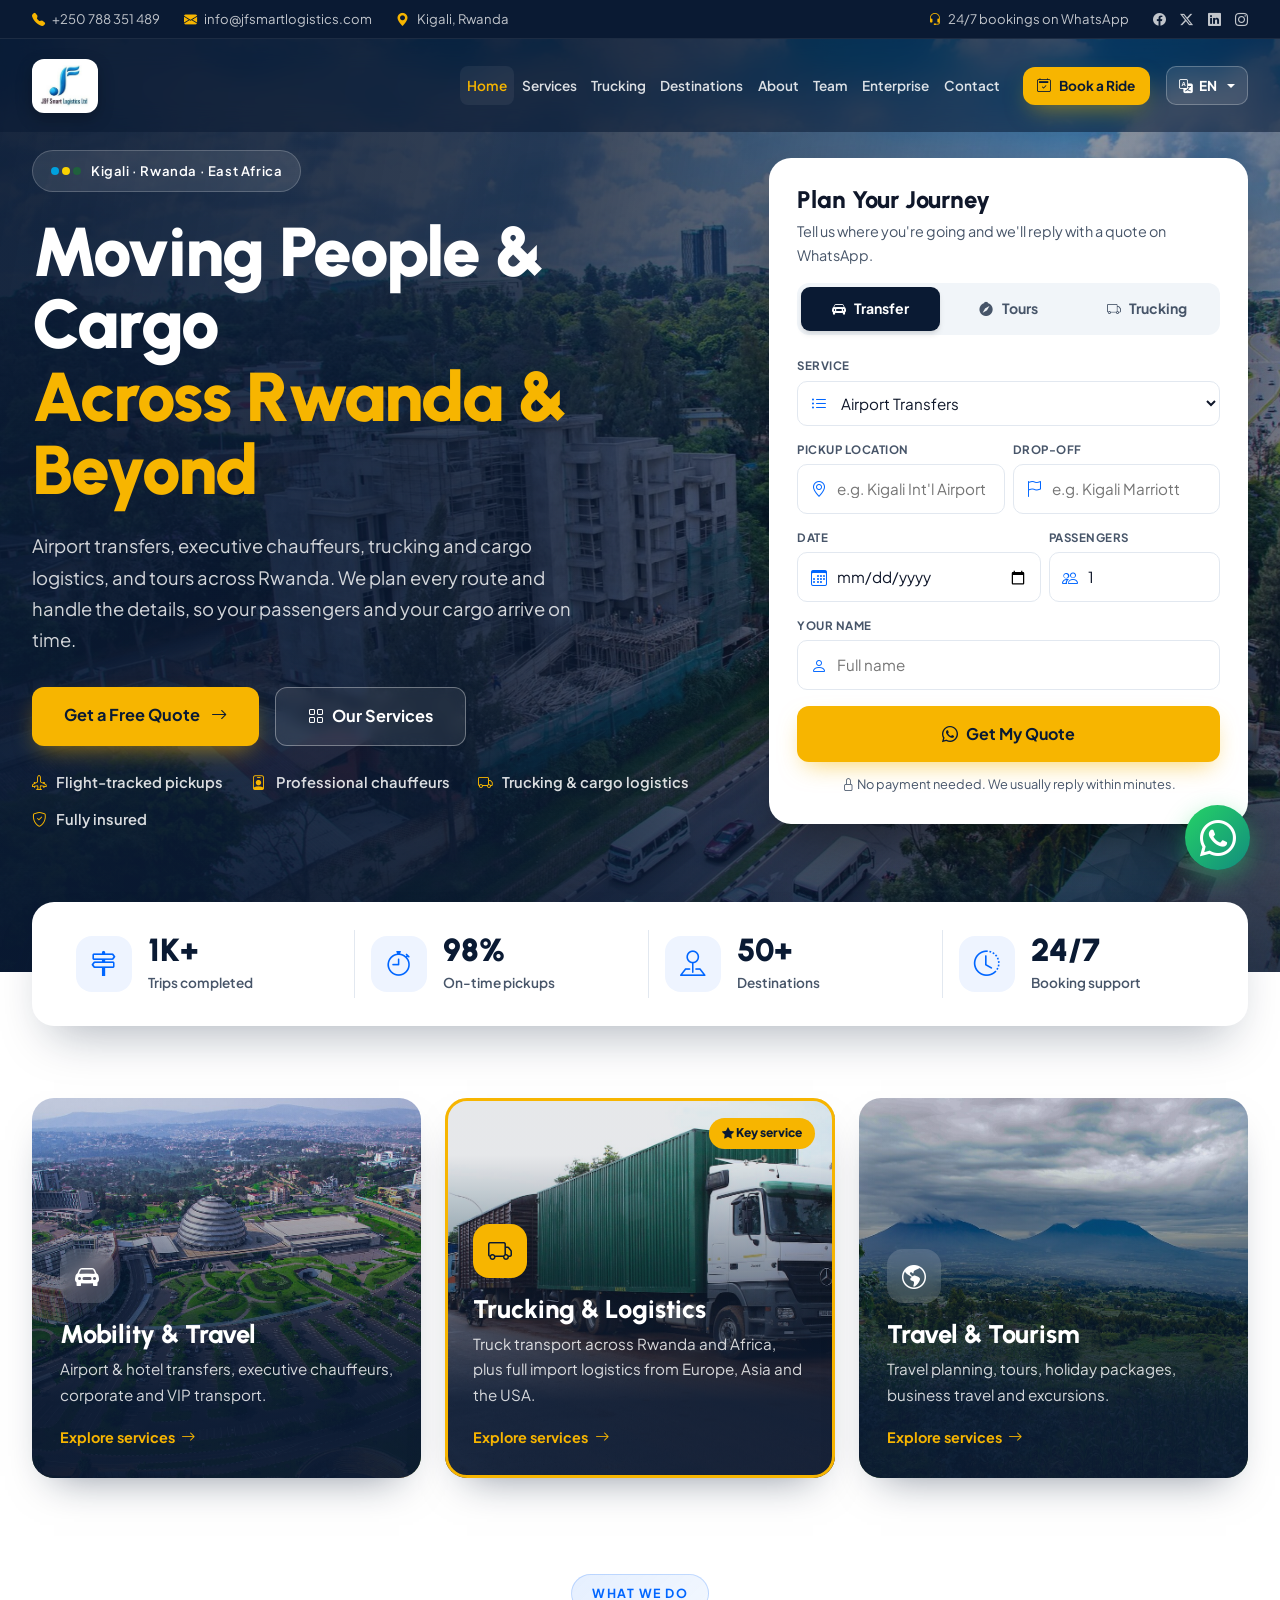
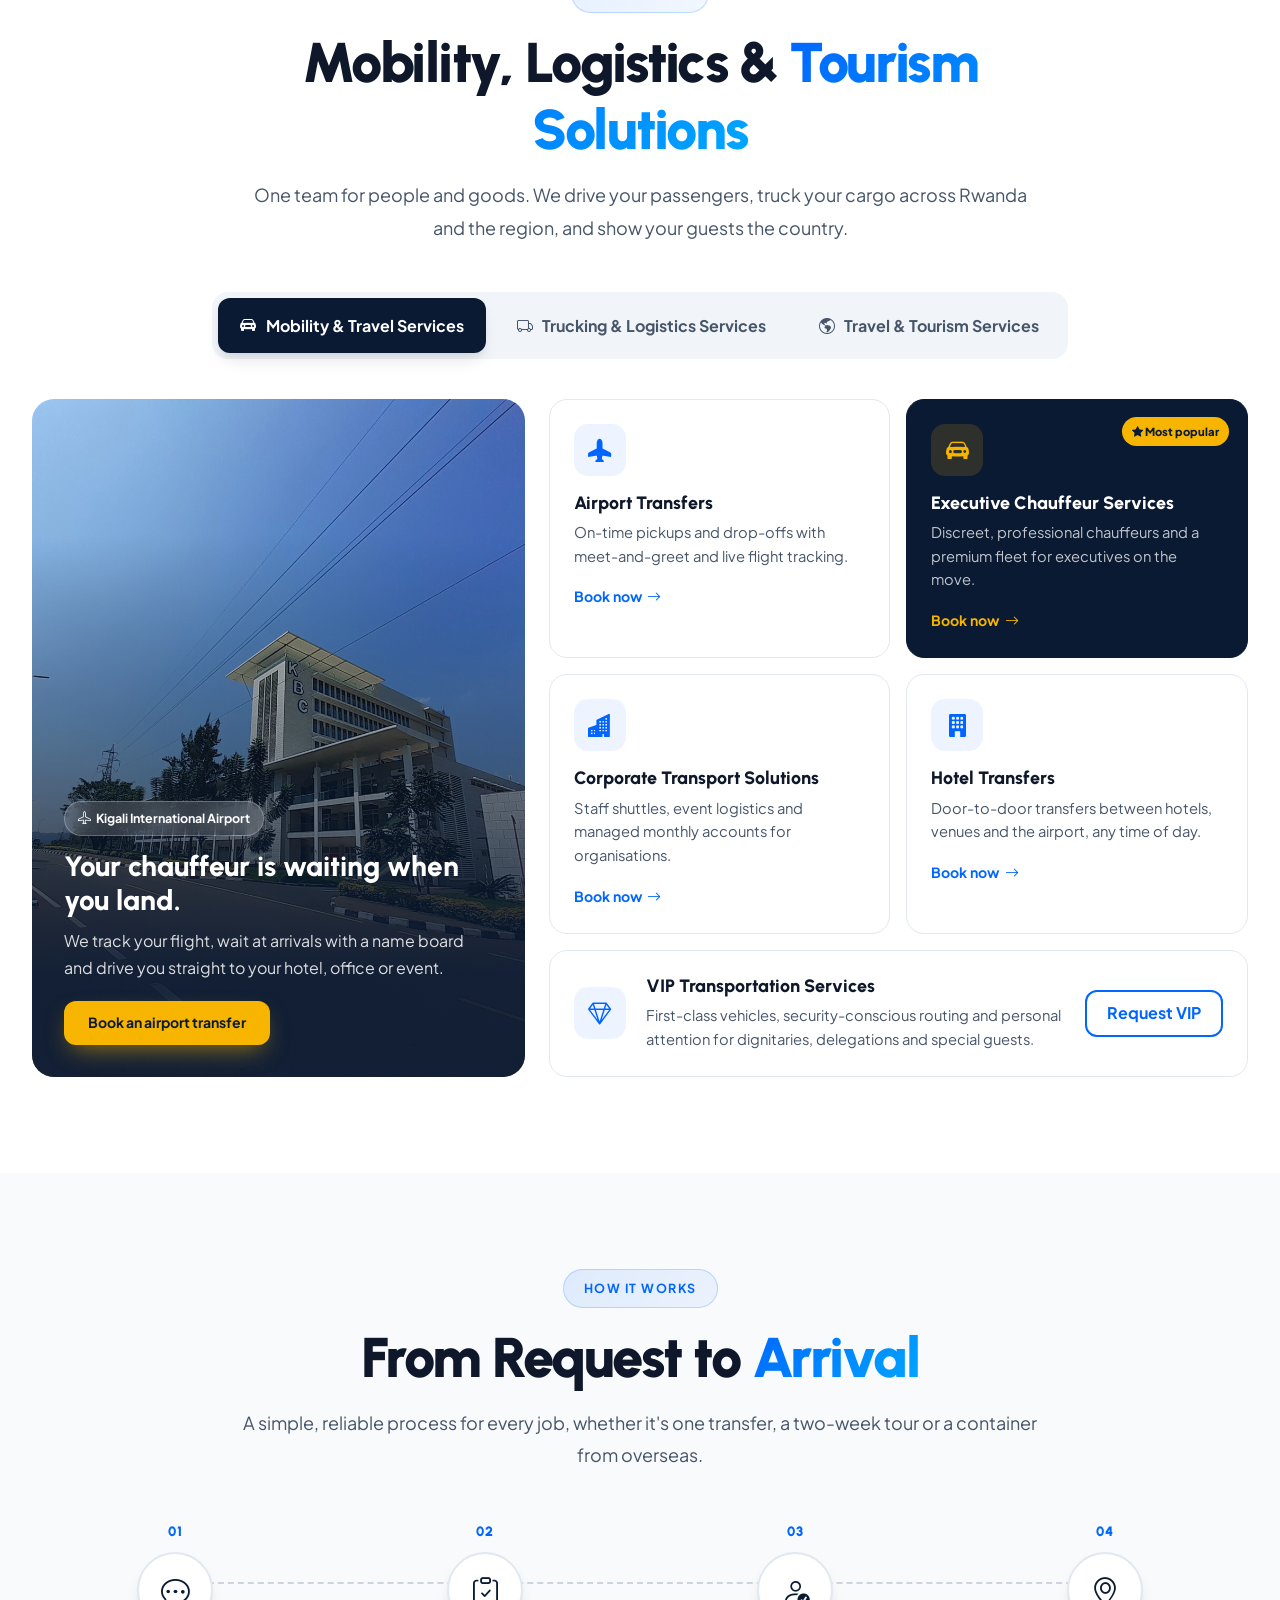
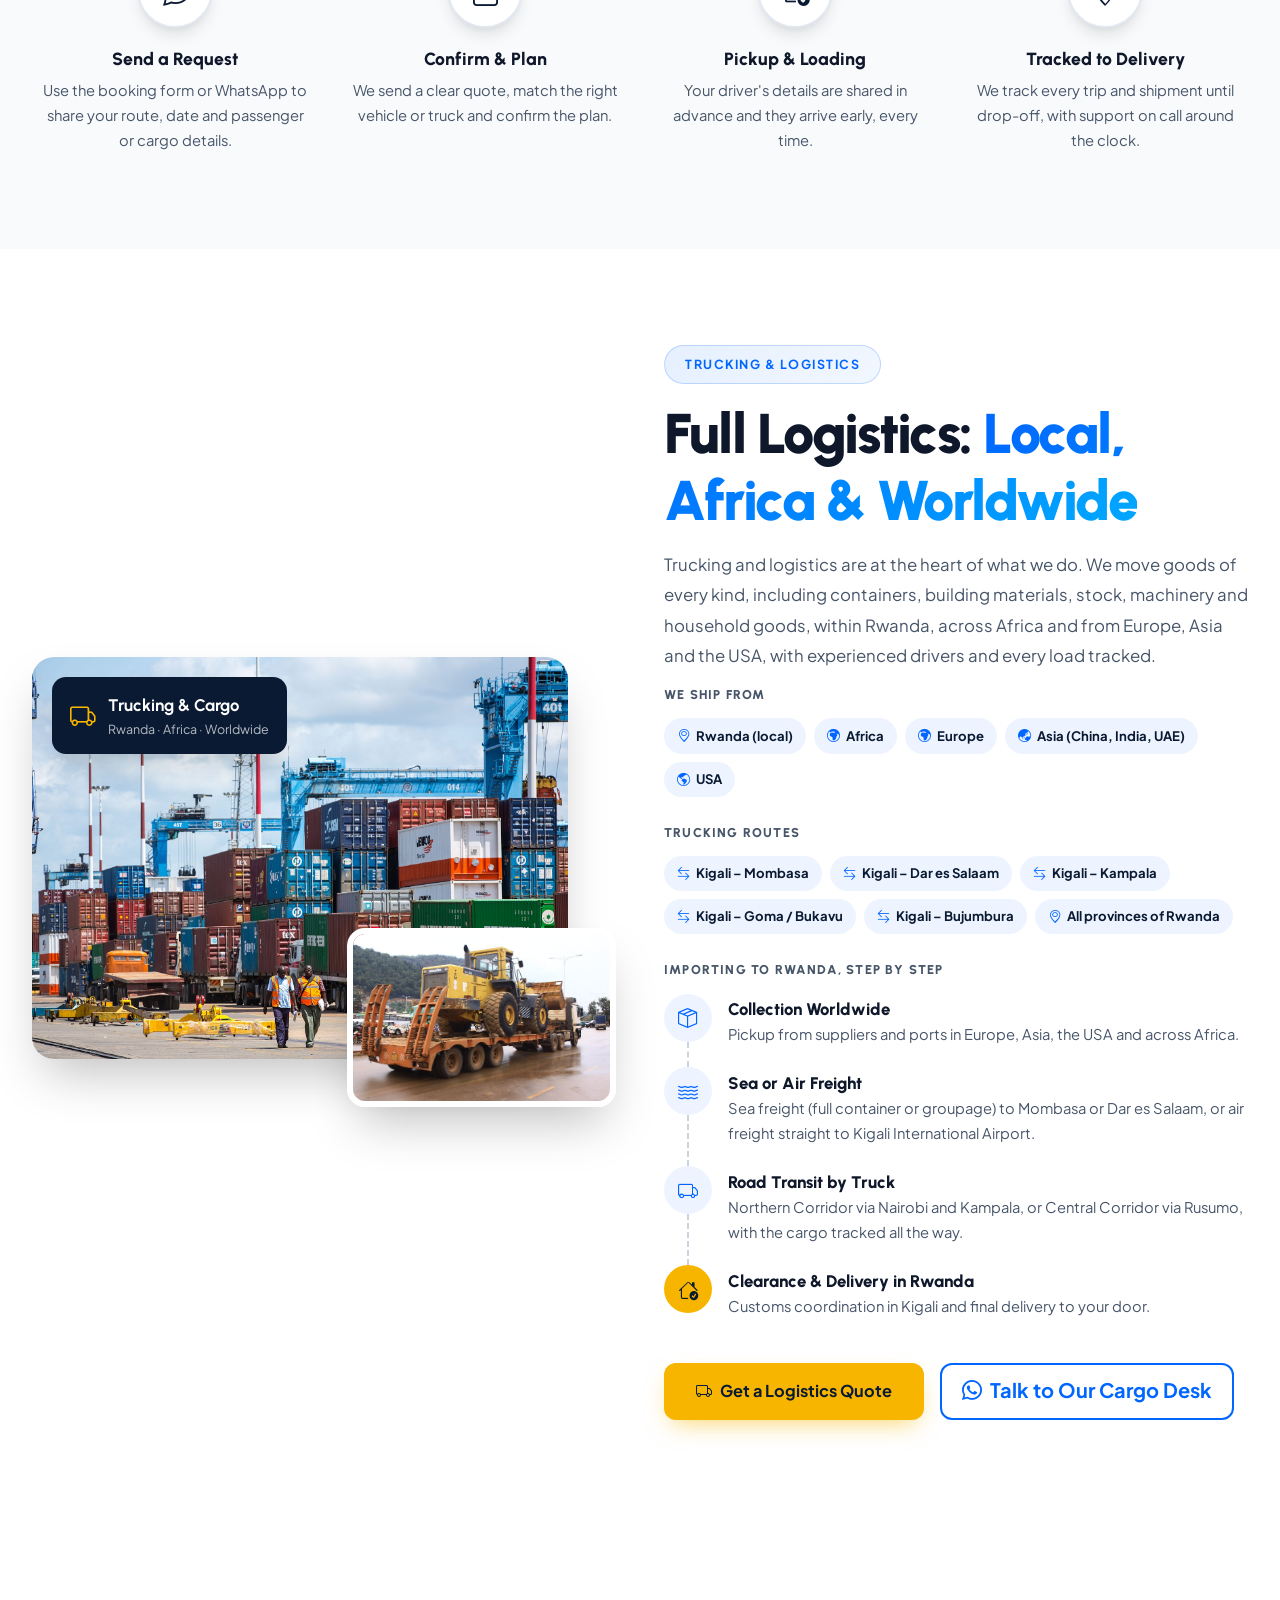
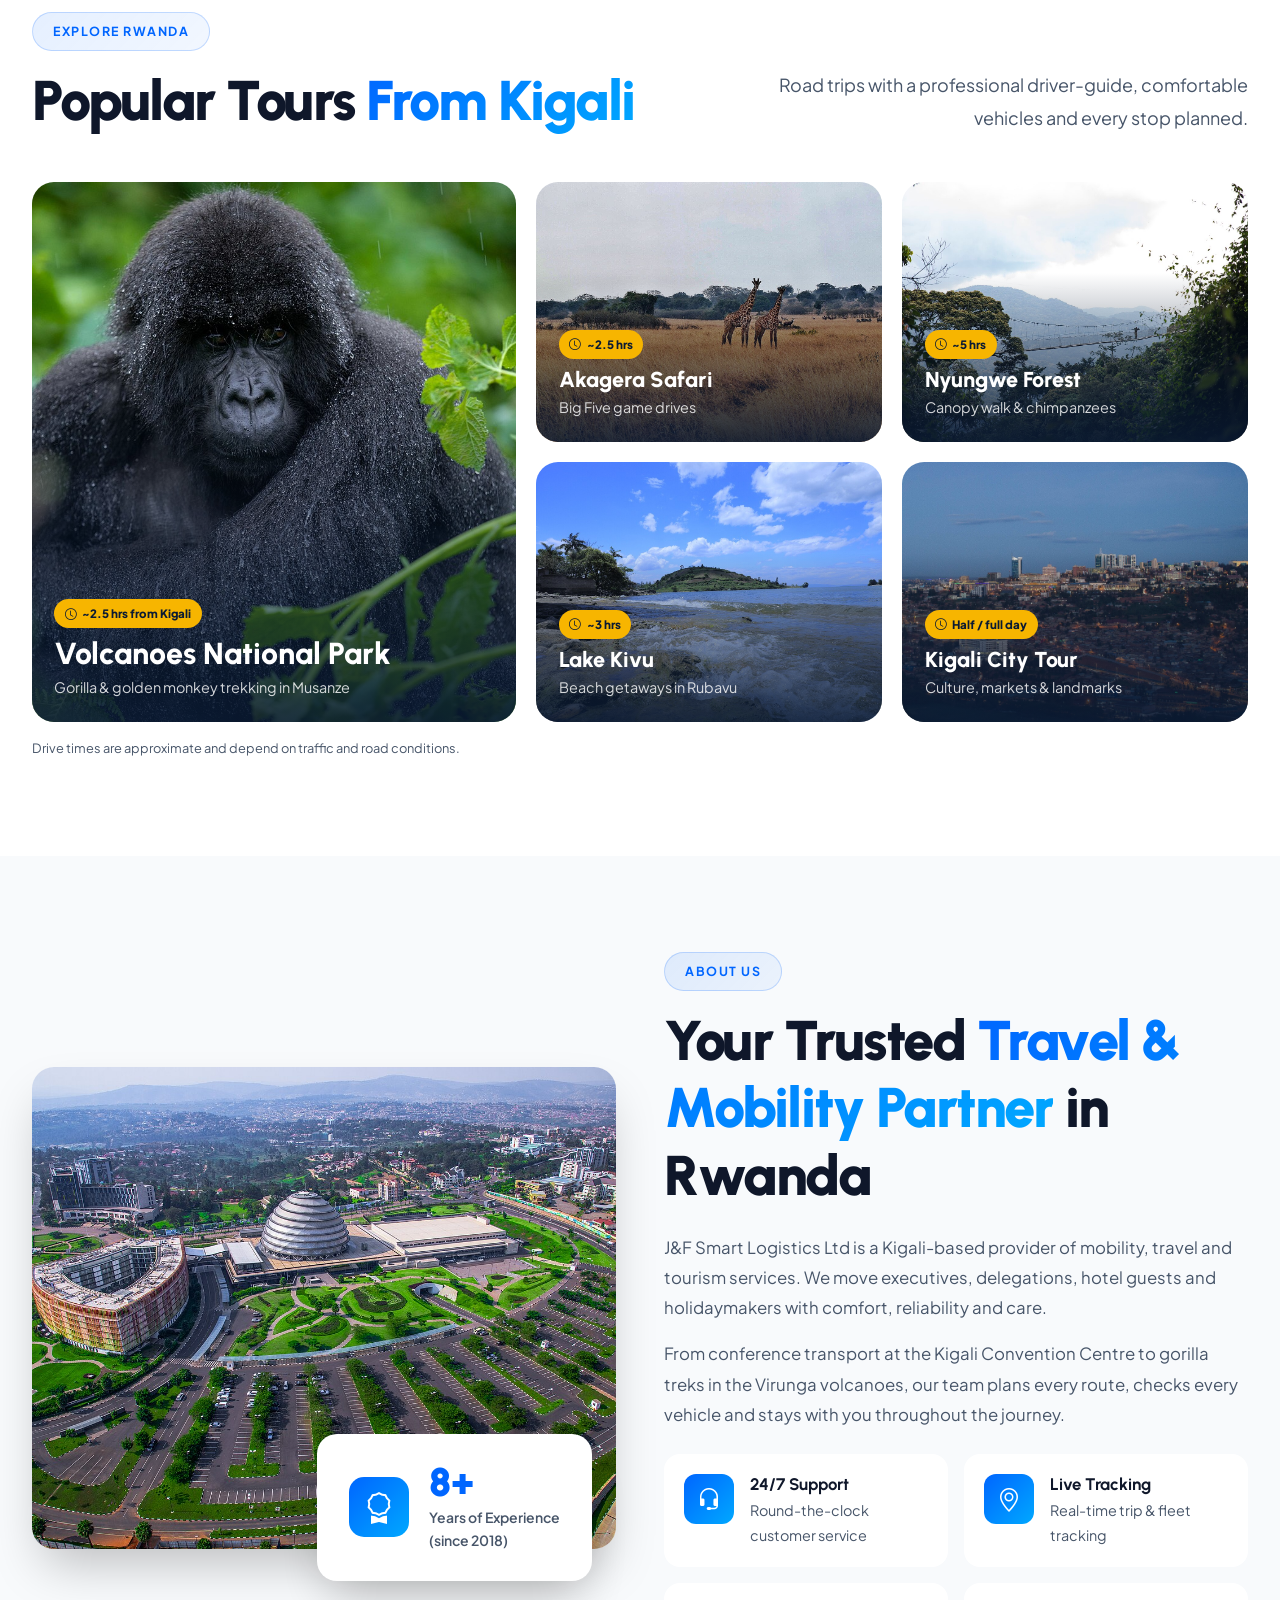
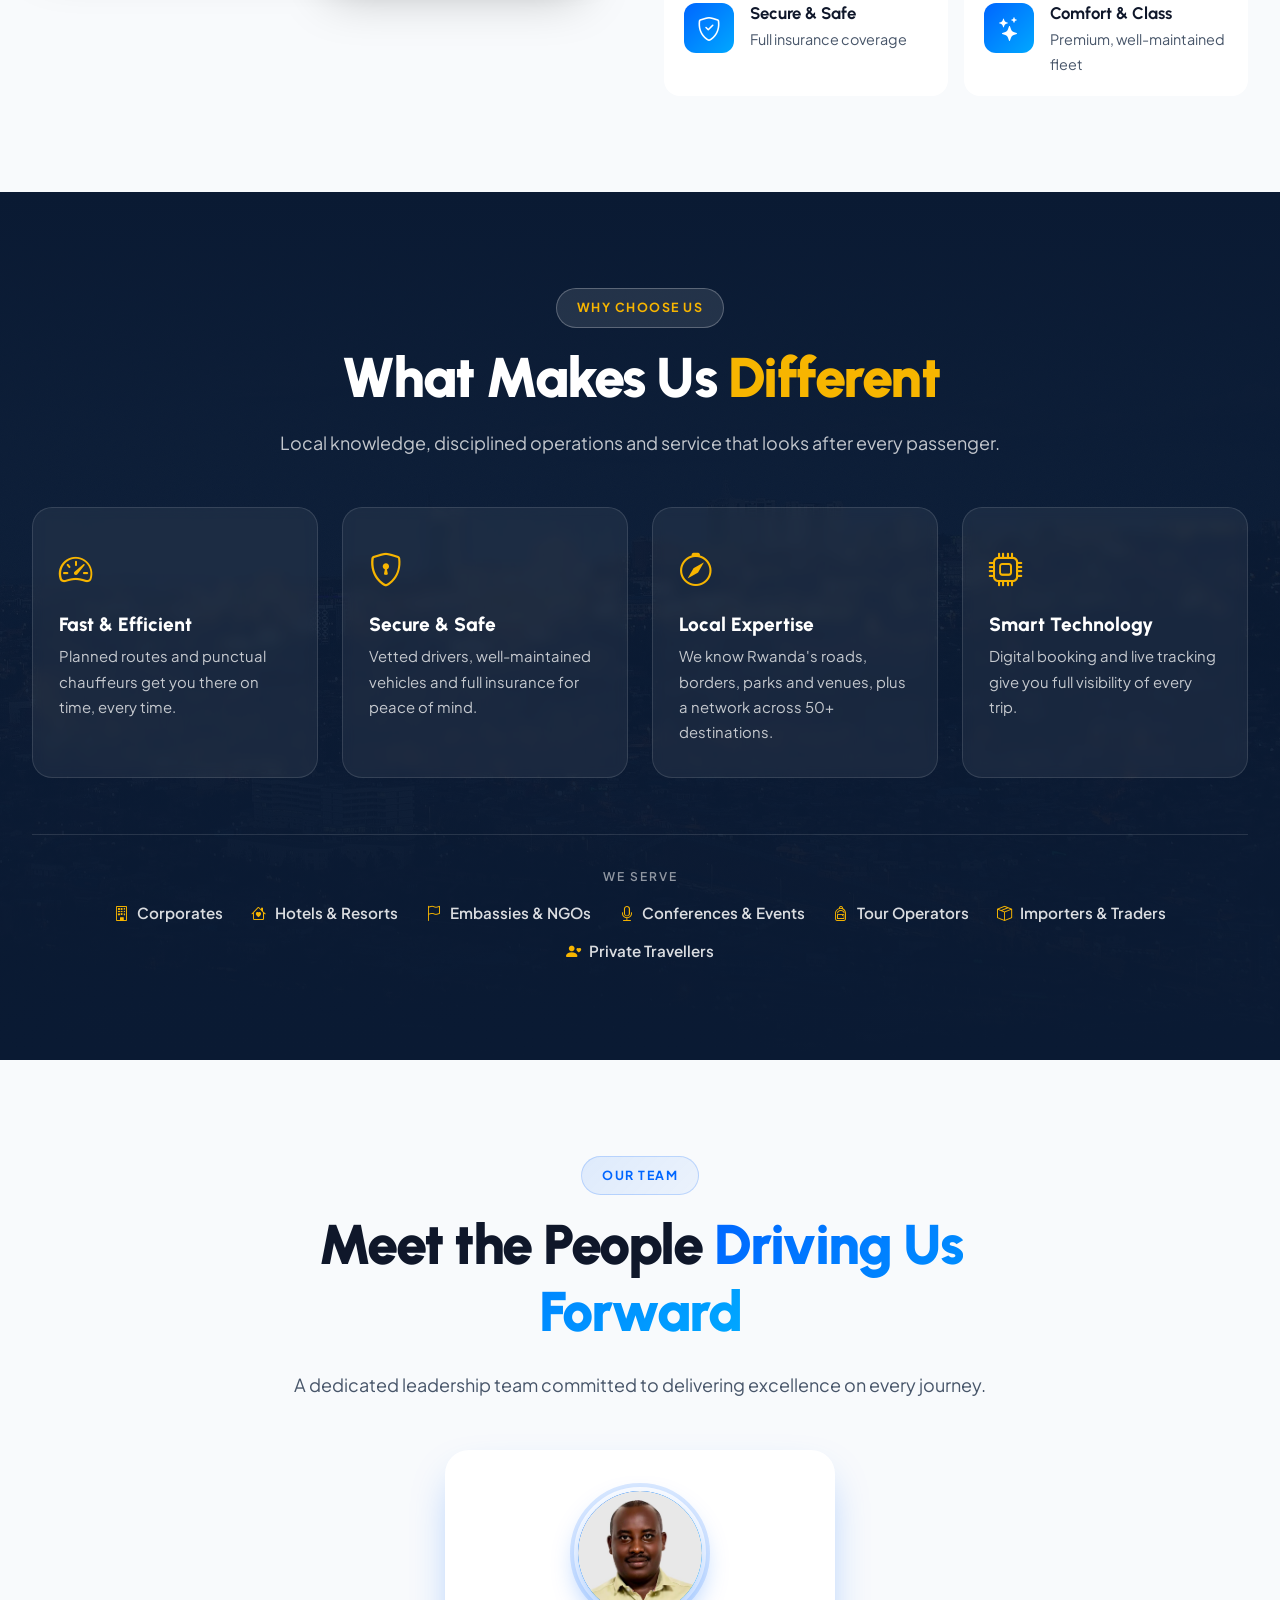
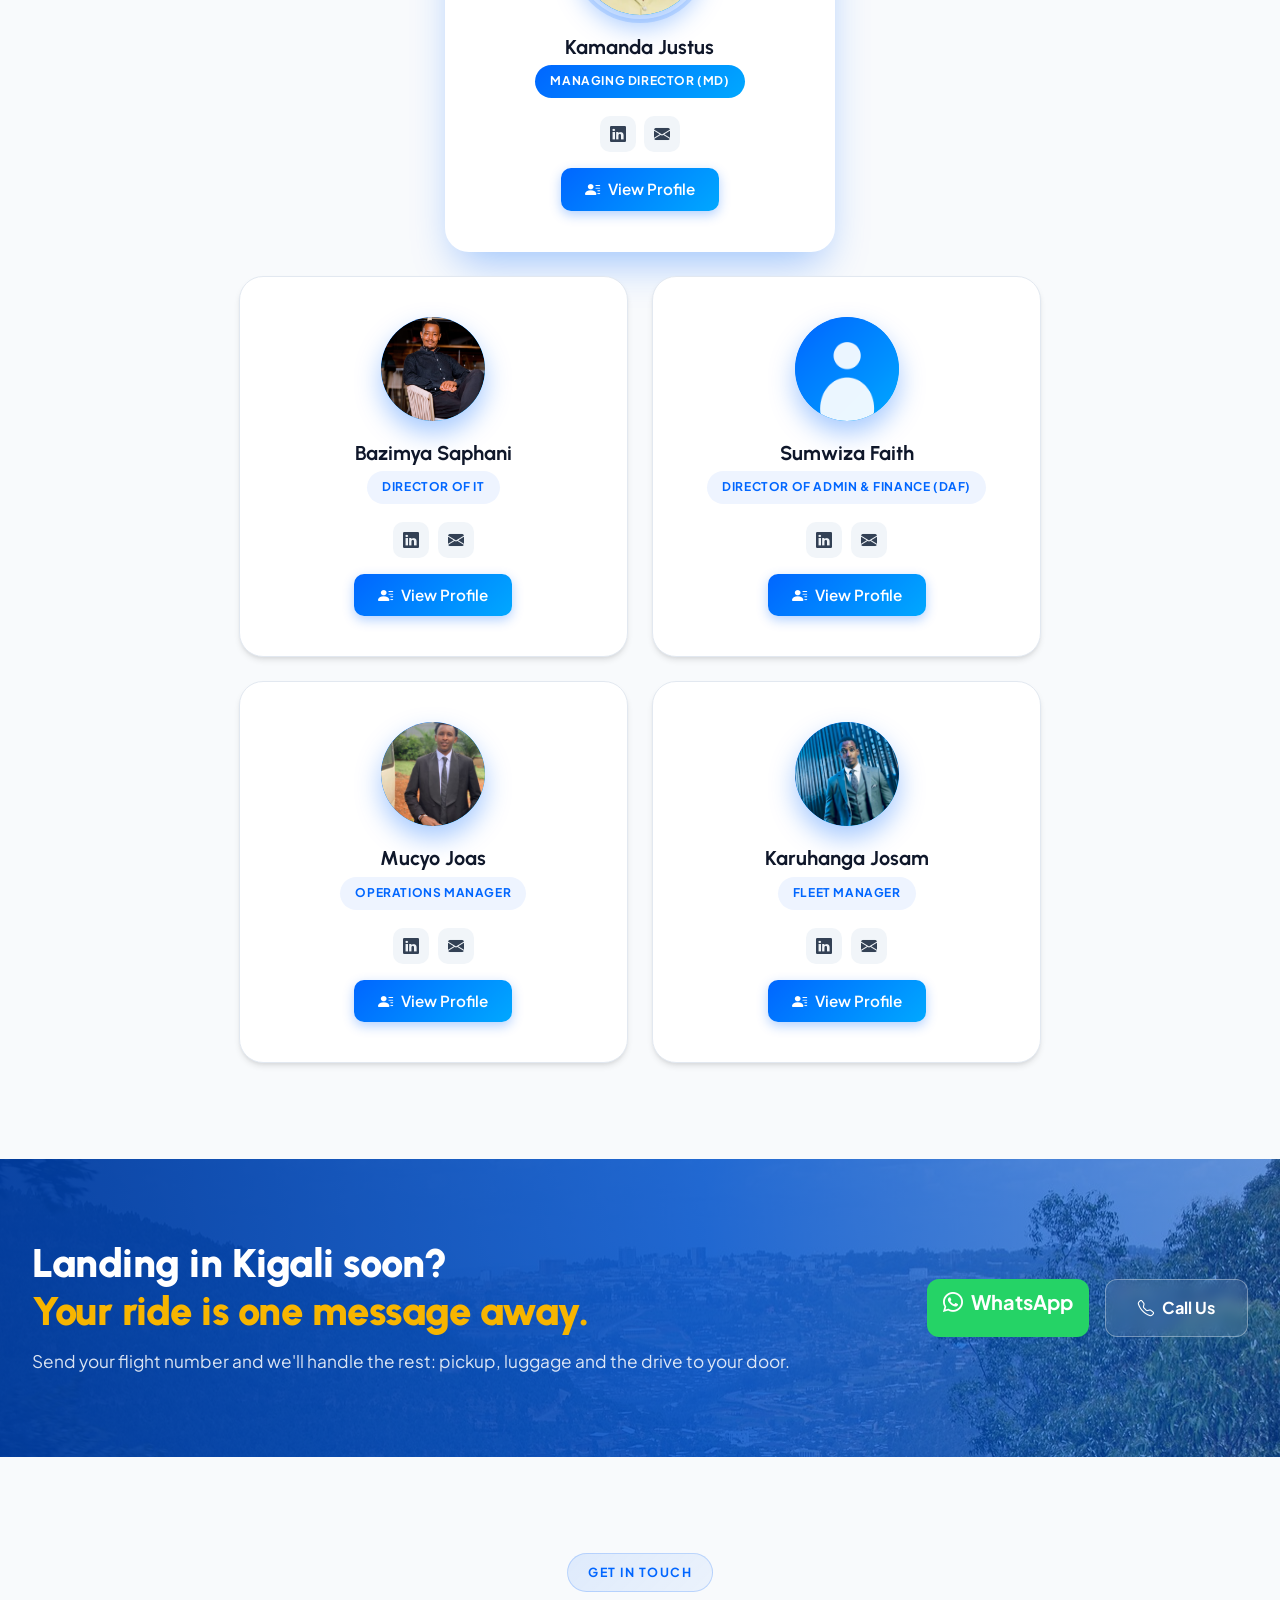
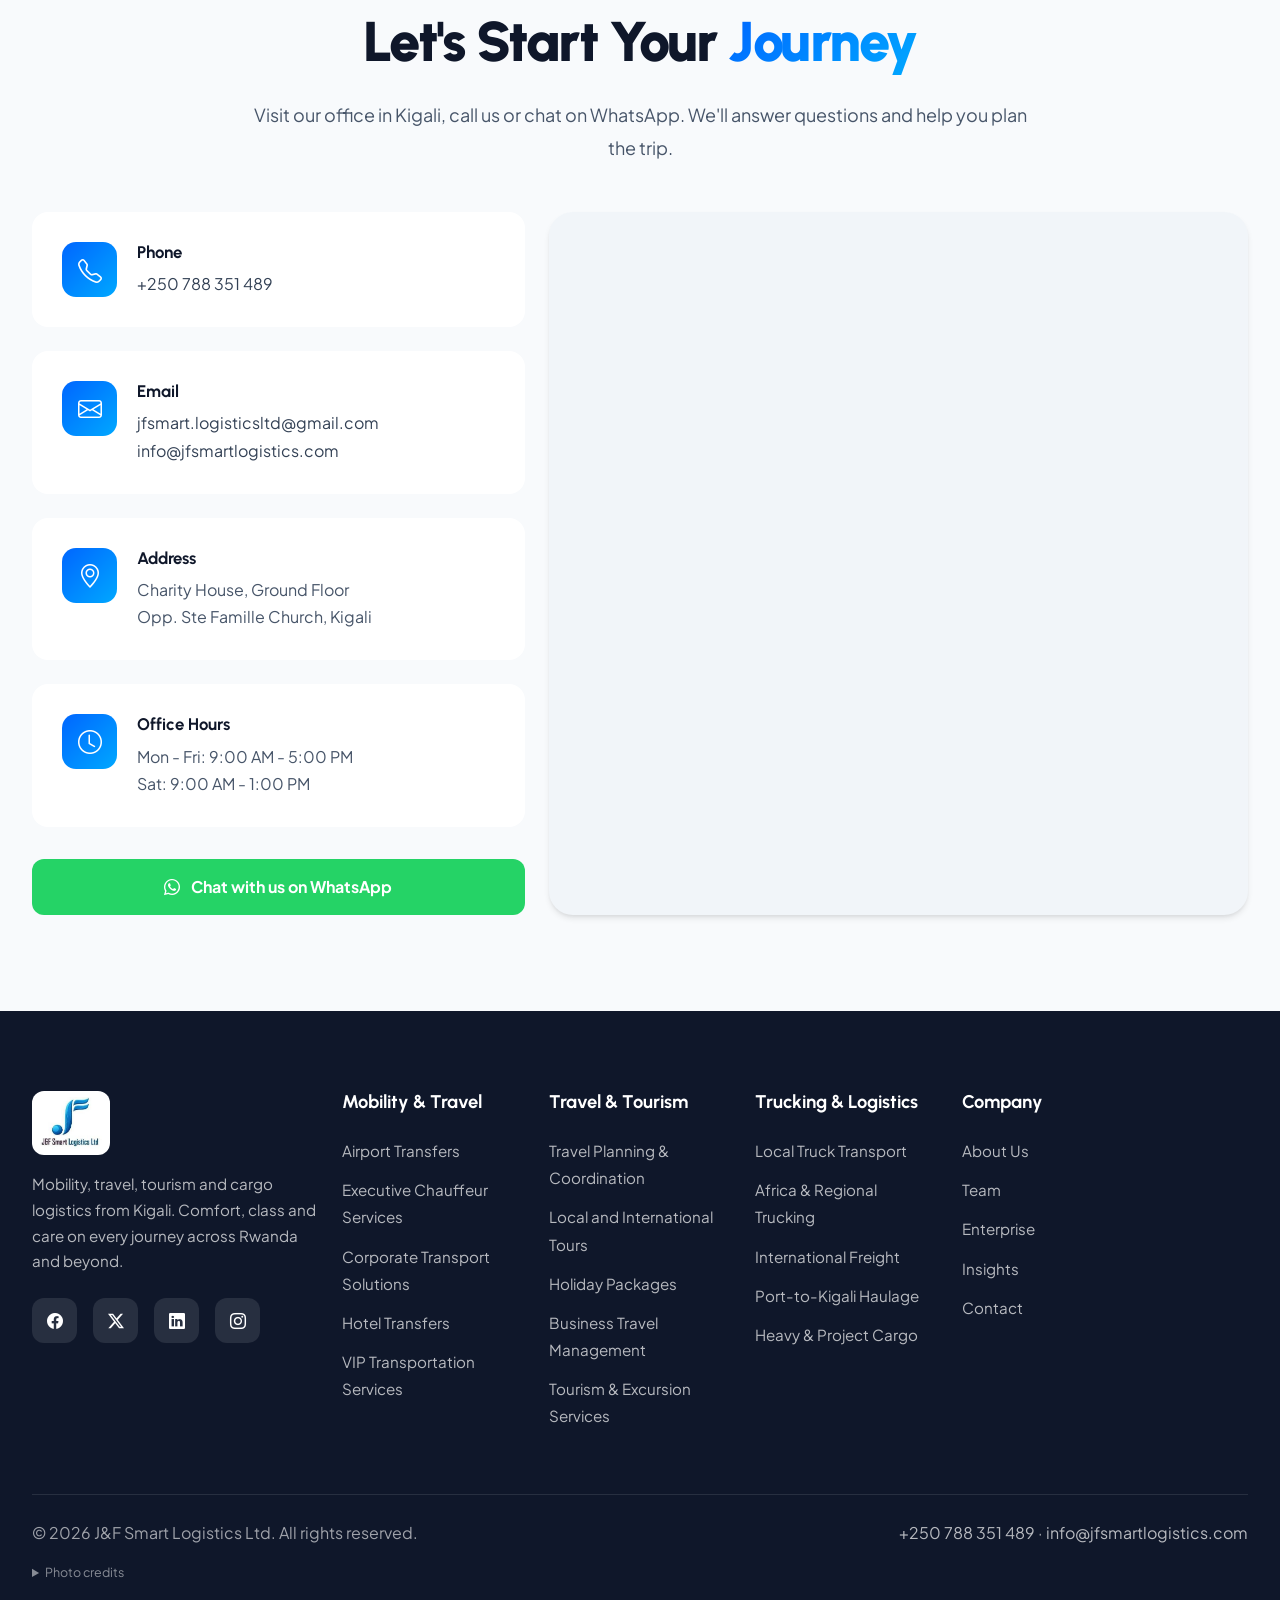
==== commit fc35eed2: "improve Ui languge change" ====
--- a/index.html
+++ b/index.html
@@ -3,8 +3,8 @@
 <head>
     <meta charset="UTF-8">
     <meta name="viewport" content="width=device-width, initial-scale=1.0">
-    <meta name="description" content="J&F Smart Logistics Ltd - Mobility, travel & tourism services in Kigali, Rwanda. Airport transfers, executive chauffeur, corporate transport, VIP transport, tours, holiday packages and truck freight from Europe to Rwanda.">
-    <meta name="keywords" content="airport transfers Kigali, executive chauffeur Rwanda, corporate transport, hotel transfers, VIP transport, travel planning, Rwanda tours, gorilla trekking, holiday packages, business travel, excursions, freight Europe to Rwanda, trucking, cargo, Mombasa, Dar es Salaam, Kigali, Rwanda">
+    <meta name="description" content="J&F Smart Logistics Ltd - Mobility, travel & tourism services in Kigali, Rwanda. Airport transfers, executive chauffeur, corporate transport, VIP transport, tours, holiday packages and full trucking & cargo logistics: local, across Africa and from Europe, Asia and the USA.">
+    <meta name="keywords" content="airport transfers Kigali, executive chauffeur Rwanda, corporate transport, hotel transfers, VIP transport, travel planning, Rwanda tours, gorilla trekking, holiday packages, business travel, excursions, trucking Rwanda, truck transport, cargo logistics, freight Europe to Rwanda, freight China to Rwanda, shipping USA to Rwanda, air freight Kigali, trucking East Africa, cargo, Mombasa, Dar es Salaam, Kigali, Rwanda">
     <title>J&F Smart Logistics Ltd - Mobility, Travel & Tourism in Rwanda</title>
 
     <!-- Bootstrap 5.3 CSS -->
@@ -34,10 +34,10 @@
                 <div class="topbar-info">
                     <a href="tel:+250788351489"><i class="bi bi-telephone-fill"></i> +250 788 351 489</a>
                     <a href="mailto:info@jfsmartlogistics.com"><i class="bi bi-envelope-fill"></i> info@jfsmartlogistics.com</a>
-                    <span><i class="bi bi-geo-alt-fill"></i> Kigali, Rwanda</span>
+                    <span data-i18n="siteHeader.01"><i class="bi bi-geo-alt-fill"></i> Kigali, Rwanda</span>
                 </div>
                 <div class="topbar-info">
-                    <span><i class="bi bi-headset"></i> 24/7 bookings on WhatsApp</span>
+                    <span data-i18n="siteHeader.02"><i class="bi bi-headset"></i> 24/7 bookings on WhatsApp</span>
                     <span class="topbar-social">
                         <a href="#" aria-label="Facebook"><i class="bi bi-facebook"></i></a>
                         <a href="#" aria-label="X"><i class="bi bi-twitter-x"></i></a>
@@ -53,24 +53,34 @@
                 <a class="navbar-brand d-flex align-items-center" href="#home">
                     <img src="images/logo.png" alt="J&F Smart Logistics Ltd" class="logo-img me-3" id="companyLogo">
                     <div class="brand-info d-none d-sm-flex">
-                        <span class="brand-tagline">Bridging Global Markets with Confidence</span>
+                        <span data-i18n="siteHeader.03" class="brand-tagline">Bridging Global Markets with Confidence</span>
                     </div>
                 </a>
+                <div class="dropdown lang-switch ms-auto me-2 ms-lg-3 me-lg-0 order-lg-3">
+                    <button class="lang-btn dropdown-toggle" type="button" data-bs-toggle="dropdown" aria-expanded="false" aria-label="Change language">
+                        <i class="bi bi-translate"></i> <span class="lang-current">EN</span>
+                    </button>
+                    <ul class="dropdown-menu dropdown-menu-end">
+                        <li><a class="dropdown-item" href="?lang=en" data-lang="en">English</a></li>
+                        <li><a class="dropdown-item" href="?lang=fr" data-lang="fr">Français</a></li>
+                        <li><a class="dropdown-item" href="?lang=rw" data-lang="rw">Kinyarwanda</a></li>
+                    </ul>
+                </div>
                 <button class="navbar-toggler" type="button" data-bs-toggle="collapse" data-bs-target="#navbarNav" aria-label="Toggle navigation">
                     <span class="navbar-toggler-icon"></span>
                 </button>
-                <div class="collapse navbar-collapse" id="navbarNav">
+                <div class="collapse navbar-collapse order-lg-2" id="navbarNav">
                     <ul class="navbar-nav ms-auto align-items-lg-center">
-                        <li class="nav-item"><a class="nav-link" href="#home">Home</a></li>
-                        <li class="nav-item"><a class="nav-link" href="#services">Services</a></li>
-                        <li class="nav-item"><a class="nav-link" href="#freight">Cargo</a></li>
-                        <li class="nav-item"><a class="nav-link" href="#destinations">Destinations</a></li>
-                        <li class="nav-item"><a class="nav-link" href="#about">About</a></li>
-                        <li class="nav-item"><a class="nav-link" href="#team">Team</a></li>
-                        <li class="nav-item"><a class="nav-link" href="corporate.html">Enterprise</a></li>
-                        <li class="nav-item"><a class="nav-link" href="#contact">Contact</a></li>
+                        <li class="nav-item"><a data-i18n="siteHeader.04" class="nav-link" href="#home">Home</a></li>
+                        <li class="nav-item"><a data-i18n="siteHeader.05" class="nav-link" href="#services">Services</a></li>
+                        <li class="nav-item"><a data-i18n="siteHeader.06" class="nav-link" href="#freight">Trucking</a></li>
+                        <li class="nav-item"><a data-i18n="siteHeader.07" class="nav-link" href="#destinations">Destinations</a></li>
+                        <li class="nav-item"><a data-i18n="siteHeader.08" class="nav-link" href="#about">About</a></li>
+                        <li class="nav-item"><a data-i18n="siteHeader.09" class="nav-link" href="#team">Team</a></li>
+                        <li class="nav-item"><a data-i18n="siteHeader.10" class="nav-link" href="corporate.html">Enterprise</a></li>
+                        <li class="nav-item"><a data-i18n="siteHeader.11" class="nav-link" href="#contact">Contact</a></li>
                         <li class="nav-item ms-lg-3">
-                            <a class="btn btn-accent" href="#book">
+                            <a data-i18n="siteHeader.12" class="btn btn-accent" href="#book">
                                 <i class="bi bi-calendar2-check me-2"></i>Book a Ride
                             </a>
                         </li>
@@ -87,28 +97,28 @@
         <div class="container position-relative">
             <div class="row align-items-center g-5 hero-rw-row">
                 <div class="col-lg-7" data-aos="fade-up">
-                    <span class="hero-rw-badge">
+                    <span data-i18n="home.01" class="hero-rw-badge">
                         <span class="flag-dots"><i></i><i></i><i></i></span>
                         Kigali &middot; Rwanda &middot; East Africa
                     </span>
-                    <h1 class="hero-rw-title">
+                    <h1 data-i18n="home.02" class="hero-rw-title">
                         Moving People &amp; Cargo
                         <span class="text-accent">Across Rwanda &amp; Beyond</span>
                     </h1>
-                    <p class="hero-rw-lead">
-                        Airport transfers, executive chauffeurs, tours across Rwanda and truck freight from
-                        Europe to Kigali. We plan every route and handle the details, so your
+                    <p data-i18n="home.03" class="hero-rw-lead">
+                        Airport transfers, executive chauffeurs, trucking and cargo logistics, and tours
+                        across Rwanda. We plan every route and handle the details, so your
                         passengers and your cargo arrive on time.
                     </p>
                     <div class="d-flex gap-3 flex-wrap mb-4">
-                        <a href="#book" class="btn btn-accent btn-lg">Get a Free Quote <i class="bi bi-arrow-right ms-2"></i></a>
-                        <a href="#services" class="btn btn-ghost btn-lg"><i class="bi bi-grid me-2"></i>Our Services</a>
+                        <a data-i18n="home.04" href="#book" class="btn btn-accent btn-lg">Get a Free Quote <i class="bi bi-arrow-right ms-2"></i></a>
+                        <a data-i18n="home.05" href="#services" class="btn btn-ghost btn-lg"><i class="bi bi-grid me-2"></i>Our Services</a>
                     </div>
                     <ul class="hero-rw-points">
-                        <li><i class="bi bi-airplane-engines"></i> Flight-tracked pickups</li>
-                        <li><i class="bi bi-person-badge"></i> Professional chauffeurs</li>
-                        <li><i class="bi bi-truck"></i> Europe &rarr; Rwanda freight</li>
-                        <li><i class="bi bi-shield-check"></i> Fully insured</li>
+                        <li data-i18n="home.06"><i class="bi bi-airplane-engines"></i> Flight-tracked pickups</li>
+                        <li data-i18n="home.07"><i class="bi bi-person-badge"></i> Professional chauffeurs</li>
+                        <li data-i18n="home.08"><i class="bi bi-truck"></i> Trucking &amp; cargo logistics</li>
+                        <li data-i18n="home.09"><i class="bi bi-shield-check"></i> Fully insured</li>
                     </ul>
                 </div>
 
@@ -116,18 +126,18 @@
                 <div class="col-lg-5" data-aos="fade-up" data-aos-delay="150">
                     <div class="booking-card" id="book">
                         <div class="booking-head">
-                            <h2>Plan Your Journey</h2>
-                            <p>Tell us where you're going and we'll reply with a quote on WhatsApp.</p>
+                            <h2 data-i18n="home.10">Plan Your Journey</h2>
+                            <p data-i18n="home.11">Tell us where you're going and we'll reply with a quote on WhatsApp.</p>
                         </div>
                         <div class="booking-tabs" role="tablist">
-                            <button type="button" class="active" data-mode="mobility"><i class="bi bi-car-front-fill"></i> Transfer</button>
-                            <button type="button" data-mode="tourism"><i class="bi bi-compass-fill"></i> Tours</button>
-                            <button type="button" data-mode="freight"><i class="bi bi-truck"></i> Cargo</button>
+                            <button data-i18n="home.12" type="button" class="active" data-mode="mobility"><i class="bi bi-car-front-fill"></i> Transfer</button>
+                            <button data-i18n="home.13" type="button" data-mode="tourism"><i class="bi bi-compass-fill"></i> Tours</button>
+                            <button data-i18n="home.14" type="button" data-mode="freight"><i class="bi bi-truck"></i> Trucking</button>
                         </div>
                         <form id="bookingForm" novalidate>
                             <div class="row g-2">
                                 <div class="col-12">
-                                    <label class="bk-label" for="bkService">Service</label>
+                                    <label data-i18n="home.15" class="bk-label" for="bkService">Service</label>
                                     <div class="bk-field"><i class="bi bi-list-ul"></i>
                                         <select id="bkService" required></select>
                                     </div>
@@ -157,16 +167,16 @@
                                     </div>
                                 </div>
                                 <div class="col-12">
-                                    <label class="bk-label" for="bkName">Your name</label>
+                                    <label data-i18n="home.20" class="bk-label" for="bkName">Your name</label>
                                     <div class="bk-field"><i class="bi bi-person"></i>
                                         <input type="text" id="bkName" placeholder="Full name" required>
                                     </div>
                                 </div>
                             </div>
-                            <button type="submit" class="btn btn-accent w-100 mt-3 py-3">
+                            <button data-i18n="home.21" type="submit" class="btn btn-accent w-100 mt-3 py-3">
                                 <i class="bi bi-whatsapp me-2"></i>Get My Quote
                             </button>
-                            <p class="booking-note"><i class="bi bi-lock"></i> No payment needed. We usually reply within minutes.</p>
+                            <p data-i18n="home.22" class="booking-note"><i class="bi bi-lock"></i> No payment needed. We usually reply within minutes.</p>
                         </form>
                     </div>
                 </div>
@@ -180,19 +190,61 @@
             <div class="stats-card" data-aos="fade-up">
                 <div class="stat-item">
                     <i class="bi bi-signpost-2"></i>
-                    <div><span class="stat-num" data-count="10000" data-suffix="+" data-compact="true">10K+</span><span class="stat-cap">Trips completed</span></div>
+                    <div><span class="stat-num" data-count="1000" data-suffix="+" data-compact="true">1K+</span><span data-i18n="stats-strip.01" class="stat-cap">Trips completed</span></div>
                 </div>
                 <div class="stat-item">
                     <i class="bi bi-stopwatch"></i>
-                    <div><span class="stat-num" data-count="98" data-suffix="%">98%</span><span class="stat-cap">On-time pickups</span></div>
+                    <div><span class="stat-num" data-count="98" data-suffix="%">98%</span><span data-i18n="stats-strip.02" class="stat-cap">On-time pickups</span></div>
                 </div>
                 <div class="stat-item">
                     <i class="bi bi-pin-map"></i>
-                    <div><span class="stat-num" data-count="50" data-suffix="+">50+</span><span class="stat-cap">Destinations</span></div>
+                    <div><span class="stat-num" data-count="50" data-suffix="+">50+</span><span data-i18n="stats-strip.03" class="stat-cap">Destinations</span></div>
                 </div>
                 <div class="stat-item">
                     <i class="bi bi-clock-history"></i>
-                    <div><span class="stat-num">24/7</span><span class="stat-cap">Booking support</span></div>
+                    <div><span class="stat-num">24/7</span><span data-i18n="stats-strip.04" class="stat-cap">Booking support</span></div>
+                </div>
+            </div>
+        </div>
+    </section>
+
+    <!-- Core services overview -->
+    <section class="core-rw">
+        <div class="container">
+            <div class="row g-4">
+                <div class="col-lg-4" data-aos="fade-up">
+                    <a href="#services" class="core-card" data-tab="#tab-mobility">
+                        <img src="images/rw-convention.jpg" alt="Kigali Convention Centre and city roads" loading="lazy">
+                        <div class="core-body">
+                            <span class="core-icon"><i class="bi bi-car-front-fill"></i></span>
+                            <h3 data-i18n="core.01">Mobility &amp; Travel</h3>
+                            <p data-i18n="core.02">Airport &amp; hotel transfers, executive chauffeurs, corporate and VIP transport.</p>
+                            <span data-i18n="core.03" class="core-more">Explore services <i class="bi bi-arrow-right"></i></span>
+                        </div>
+                    </a>
+                </div>
+                <div class="col-lg-4" data-aos="fade-up" data-aos-delay="100">
+                    <a href="#services" class="core-card is-key" data-tab="#tab-freight">
+                        <img src="images/rw-trucks.jpg" alt="Container trucks in Kigali" loading="lazy">
+                        <span data-i18n="core.04" class="core-flag"><i class="bi bi-star-fill"></i> Key service</span>
+                        <div class="core-body">
+                            <span class="core-icon"><i class="bi bi-truck"></i></span>
+                            <h3 data-i18n="core.05">Trucking &amp; Logistics</h3>
+                            <p data-i18n="core.06">Truck transport across Rwanda and Africa, plus full import logistics from Europe, Asia and the USA.</p>
+                            <span data-i18n="core.07" class="core-more">Explore services <i class="bi bi-arrow-right"></i></span>
+                        </div>
+                    </a>
+                </div>
+                <div class="col-lg-4" data-aos="fade-up" data-aos-delay="200">
+                    <a href="#services" class="core-card" data-tab="#tab-tourism">
+                        <img src="images/rw-volcanoes.jpg" alt="Virunga volcanoes, Rwanda" loading="lazy">
+                        <div class="core-body">
+                            <span class="core-icon"><i class="bi bi-globe-americas"></i></span>
+                            <h3 data-i18n="core.08">Travel &amp; Tourism</h3>
+                            <p data-i18n="core.09">Travel planning, tours, holiday packages, business travel and excursions.</p>
+                            <span data-i18n="core.10" class="core-more">Explore services <i class="bi bi-arrow-right"></i></span>
+                        </div>
+                    </a>
                 </div>
             </div>
         </div>
@@ -203,24 +255,24 @@
         <div class="container">
             <div class="row justify-content-center mb-5">
                 <div class="col-lg-8 text-center" data-aos="fade-up">
-                    <span class="section-badge">What We Do</span>
-                    <h2 class="section-title mt-3 mb-3">Mobility, Travel &amp; <span class="gradient-text">Tourism Solutions</span></h2>
-                    <p class="section-description">
-                        One team for people and goods. We drive you to the meeting, show you Rwanda
-                        when the work is done and truck your cargo from Europe to your door.
+                    <span data-i18n="services.01" class="section-badge">What We Do</span>
+                    <h2 data-i18n="services.02" class="section-title mt-3 mb-3">Mobility, Logistics &amp; <span class="gradient-text">Tourism Solutions</span></h2>
+                    <p data-i18n="services.03" class="section-description">
+                        One team for people and goods. We drive your passengers, truck your cargo
+                        across Rwanda and the region, and show your guests the country.
                     </p>
                 </div>
             </div>
 
             <div class="service-switch" role="tablist" data-aos="fade-up">
-                <button class="active" data-bs-toggle="pill" data-bs-target="#tab-mobility" type="button" role="tab">
+                <button data-i18n="services.04" class="active" data-bs-toggle="pill" data-bs-target="#tab-mobility" type="button" role="tab">
                     <i class="bi bi-car-front-fill"></i> Mobility &amp; Travel Services
                 </button>
-                <button data-bs-toggle="pill" data-bs-target="#tab-tourism" type="button" role="tab">
+                <button data-i18n="services.05" data-bs-toggle="pill" data-bs-target="#tab-freight" type="button" role="tab">
+                    <i class="bi bi-truck"></i> Trucking &amp; Logistics Services
+                </button>
+                <button data-i18n="services.06" data-bs-toggle="pill" data-bs-target="#tab-tourism" type="button" role="tab">
                     <i class="bi bi-globe-americas"></i> Travel &amp; Tourism Services
-                </button>
-                <button data-bs-toggle="pill" data-bs-target="#tab-freight" type="button" role="tab">
-                    <i class="bi bi-truck"></i> Cargo &amp; Truck Logistics
                 </button>
             </div>
 
@@ -229,12 +281,12 @@
                 <div class="tab-pane fade show active" id="tab-mobility" role="tabpanel">
                     <div class="row g-4 align-items-stretch">
                         <div class="col-lg-5">
-                            <div class="service-feature" style="background-image:url('images/rw-airport.jpg')">
+                            <div class="service-feature" style="background-image:url('images/rw-kigali-business.jpg')">
                                 <div class="service-feature-body">
-                                    <span class="chip"><i class="bi bi-airplane"></i> Kigali International Airport</span>
-                                    <h3>Your chauffeur is waiting when you land.</h3>
-                                    <p>We track your flight, wait at arrivals with a name board and drive you straight to your hotel, office or event.</p>
-                                    <a href="#book" class="btn btn-accent btn-sm" data-book="Airport Transfers">Book an airport transfer</a>
+                                    <span data-i18n="services.07" class="chip"><i class="bi bi-airplane"></i> Kigali International Airport</span>
+                                    <h3 data-i18n="services.08">Your chauffeur is waiting when you land.</h3>
+                                    <p data-i18n="services.09">We track your flight, wait at arrivals with a name board and drive you straight to your hotel, office or event.</p>
+                                    <a data-i18n="services.10" href="#book" class="btn btn-accent btn-sm" data-book="Airport Transfers">Book an airport transfer</a>
                                 </div>
                             </div>
                         </div>
@@ -243,44 +295,44 @@
                                 <div class="col-md-6">
                                     <article class="svc-card">
                                         <div class="svc-icon"><i class="bi bi-airplane-fill"></i></div>
-                                        <h4>Airport Transfers</h4>
-                                        <p>On-time pickups and drop-offs with meet-and-greet and live flight tracking.</p>
-                                        <a href="#book" class="svc-link" data-book="Airport Transfers">Book now <i class="bi bi-arrow-right"></i></a>
+                                        <h4 data-i18n="services.11">Airport Transfers</h4>
+                                        <p data-i18n="services.12">On-time pickups and drop-offs with meet-and-greet and live flight tracking.</p>
+                                        <a data-i18n="services.13" href="#book" class="svc-link" data-book="Airport Transfers">Book now <i class="bi bi-arrow-right"></i></a>
                                     </article>
                                 </div>
                                 <div class="col-md-6">
                                     <article class="svc-card is-featured">
-                                        <span class="svc-tag"><i class="bi bi-star-fill"></i> Most popular</span>
+                                        <span data-i18n="services.14" class="svc-tag"><i class="bi bi-star-fill"></i> Most popular</span>
                                         <div class="svc-icon"><i class="bi bi-car-front-fill"></i></div>
-                                        <h4>Executive Chauffeur Services</h4>
-                                        <p>Discreet, professional chauffeurs and a premium fleet for executives on the move.</p>
-                                        <a href="#book" class="svc-link" data-book="Executive Chauffeur Services">Book now <i class="bi bi-arrow-right"></i></a>
+                                        <h4 data-i18n="services.15">Executive Chauffeur Services</h4>
+                                        <p data-i18n="services.16">Discreet, professional chauffeurs and a premium fleet for executives on the move.</p>
+                                        <a data-i18n="services.17" href="#book" class="svc-link" data-book="Executive Chauffeur Services">Book now <i class="bi bi-arrow-right"></i></a>
                                     </article>
                                 </div>
                                 <div class="col-md-6">
                                     <article class="svc-card">
                                         <div class="svc-icon"><i class="bi bi-buildings-fill"></i></div>
-                                        <h4>Corporate Transport Solutions</h4>
-                                        <p>Staff shuttles, event logistics and managed monthly accounts for organisations.</p>
-                                        <a href="#book" class="svc-link" data-book="Corporate Transport Solutions">Book now <i class="bi bi-arrow-right"></i></a>
+                                        <h4 data-i18n="services.18">Corporate Transport Solutions</h4>
+                                        <p data-i18n="services.19">Staff shuttles, event logistics and managed monthly accounts for organisations.</p>
+                                        <a data-i18n="services.20" href="#book" class="svc-link" data-book="Corporate Transport Solutions">Book now <i class="bi bi-arrow-right"></i></a>
                                     </article>
                                 </div>
                                 <div class="col-md-6">
                                     <article class="svc-card">
                                         <div class="svc-icon"><i class="bi bi-building-fill"></i></div>
-                                        <h4>Hotel Transfers</h4>
-                                        <p>Door-to-door transfers between hotels, venues and the airport, any time of day.</p>
-                                        <a href="#book" class="svc-link" data-book="Hotel Transfers">Book now <i class="bi bi-arrow-right"></i></a>
+                                        <h4 data-i18n="services.21">Hotel Transfers</h4>
+                                        <p data-i18n="services.22">Door-to-door transfers between hotels, venues and the airport, any time of day.</p>
+                                        <a data-i18n="services.23" href="#book" class="svc-link" data-book="Hotel Transfers">Book now <i class="bi bi-arrow-right"></i></a>
                                     </article>
                                 </div>
                                 <div class="col-12">
                                     <article class="svc-card svc-wide">
                                         <div class="svc-icon"><i class="bi bi-gem"></i></div>
                                         <div>
-                                            <h4>VIP Transportation Services</h4>
-                                            <p>First-class vehicles, security-conscious routing and personal attention for dignitaries, delegations and special guests.</p>
+                                            <h4 data-i18n="services.24">VIP Transportation Services</h4>
+                                            <p data-i18n="services.25">First-class vehicles, security-conscious routing and personal attention for dignitaries, delegations and special guests.</p>
                                         </div>
-                                        <a href="#book" class="btn btn-outline-brand" data-book="VIP Transportation Services">Request VIP</a>
+                                        <a data-i18n="services.26" href="#book" class="btn btn-outline-brand" data-book="VIP Transportation Services">Request VIP</a>
                                     </article>
                                 </div>
                             </div>
@@ -294,10 +346,10 @@
                         <div class="col-lg-5">
                             <div class="service-feature" style="background-image:url('images/rw-volcanoes.jpg')">
                                 <div class="service-feature-body">
-                                    <span class="chip"><i class="bi bi-tree"></i> Volcanoes National Park</span>
-                                    <h3>See the land of a thousand hills.</h3>
-                                    <p>Gorilla trekking, safaris, lake getaways and city tours. We plan the itinerary, drive you and book the permits.</p>
-                                    <a href="#book" class="btn btn-accent btn-sm" data-book="Local and International Tours">Plan a tour</a>
+                                    <span data-i18n="services.27" class="chip"><i class="bi bi-tree"></i> Volcanoes National Park</span>
+                                    <h3 data-i18n="services.28">See the land of a thousand hills.</h3>
+                                    <p data-i18n="services.29">Gorilla trekking, safaris, lake getaways and city tours. We plan the itinerary, drive you and book the permits.</p>
+                                    <a data-i18n="services.30" href="#book" class="btn btn-accent btn-sm" data-book="Local and International Tours">Plan a tour</a>
                                 </div>
                             </div>
                         </div>
@@ -306,61 +358,61 @@
                                 <div class="col-md-6">
                                     <article class="svc-card">
                                         <div class="svc-icon"><i class="bi bi-map-fill"></i></div>
-                                        <h4>Travel Planning &amp; Coordination</h4>
-                                        <p>End-to-end itineraries covering flights, hotels, permits and transport, all in one plan.</p>
-                                        <a href="#book" class="svc-link" data-book="Travel Planning & Coordination">Enquire <i class="bi bi-arrow-right"></i></a>
+                                        <h4 data-i18n="services.31">Travel Planning &amp; Coordination</h4>
+                                        <p data-i18n="services.32">End-to-end itineraries covering flights, hotels, permits and transport, all in one plan.</p>
+                                        <a data-i18n="services.33" href="#book" class="svc-link" data-book="Travel Planning & Coordination">Enquire <i class="bi bi-arrow-right"></i></a>
                                     </article>
                                 </div>
                                 <div class="col-md-6">
                                     <article class="svc-card is-featured">
-                                        <span class="svc-tag"><i class="bi bi-star-fill"></i> Guest favourite</span>
+                                        <span data-i18n="services.34" class="svc-tag"><i class="bi bi-star-fill"></i> Guest favourite</span>
                                         <div class="svc-icon"><i class="bi bi-signpost-split-fill"></i></div>
-                                        <h4>Local and International Tours</h4>
-                                        <p>Guided tours across Rwanda and the region, from Kigali to Musanze, Akagera and beyond.</p>
-                                        <a href="#book" class="svc-link" data-book="Local and International Tours">Enquire <i class="bi bi-arrow-right"></i></a>
+                                        <h4 data-i18n="services.35">Local and International Tours</h4>
+                                        <p data-i18n="services.36">Guided tours across Rwanda and the region, from Kigali to Musanze, Akagera and beyond.</p>
+                                        <a data-i18n="services.37" href="#book" class="svc-link" data-book="Local and International Tours">Enquire <i class="bi bi-arrow-right"></i></a>
                                     </article>
                                 </div>
                                 <div class="col-md-6">
                                     <article class="svc-card">
                                         <div class="svc-icon"><i class="bi bi-umbrella-fill"></i></div>
-                                        <h4>Holiday Packages</h4>
-                                        <p>All-inclusive packages built around your budget, travel style and dream destination.</p>
-                                        <a href="#book" class="svc-link" data-book="Holiday Packages">Enquire <i class="bi bi-arrow-right"></i></a>
+                                        <h4 data-i18n="services.38">Holiday Packages</h4>
+                                        <p data-i18n="services.39">All-inclusive packages built around your budget, travel style and dream destination.</p>
+                                        <a data-i18n="services.40" href="#book" class="svc-link" data-book="Holiday Packages">Enquire <i class="bi bi-arrow-right"></i></a>
                                     </article>
                                 </div>
                                 <div class="col-md-6">
                                     <article class="svc-card">
                                         <div class="svc-icon"><i class="bi bi-briefcase-fill"></i></div>
-                                        <h4>Business Travel Management</h4>
-                                        <p>Corporate travel booking and management that keeps your teams moving and on budget.</p>
-                                        <a href="#book" class="svc-link" data-book="Business Travel Management">Enquire <i class="bi bi-arrow-right"></i></a>
+                                        <h4 data-i18n="services.41">Business Travel Management</h4>
+                                        <p data-i18n="services.42">Corporate travel booking and management that keeps your teams moving and on budget.</p>
+                                        <a data-i18n="services.43" href="#book" class="svc-link" data-book="Business Travel Management">Enquire <i class="bi bi-arrow-right"></i></a>
                                     </article>
                                 </div>
                                 <div class="col-12">
                                     <article class="svc-card svc-wide">
                                         <div class="svc-icon"><i class="bi bi-compass-fill"></i></div>
                                         <div>
-                                            <h4>Tourism &amp; Excursion Services</h4>
-                                            <p>Day trips, cultural visits and excursions led by expert local guides, ideal for delegates with a free afternoon.</p>
+                                            <h4 data-i18n="services.44">Tourism &amp; Excursion Services</h4>
+                                            <p data-i18n="services.45">Day trips, cultural visits and excursions led by expert local guides, ideal for delegates with a free afternoon.</p>
                                         </div>
-                                        <a href="#book" class="btn btn-outline-brand" data-book="Tourism & Excursion Services">Book excursion</a>
-                                    </article>
-                                </div>
-                            </div>
-                        </div>
-                    </div>
-                </div>
-
-                <!-- Cargo & Truck Logistics -->
+                                        <a data-i18n="services.46" href="#book" class="btn btn-outline-brand" data-book="Tourism & Excursion Services">Book excursion</a>
+                                    </article>
+                                </div>
+                            </div>
+                        </div>
+                    </div>
+                </div>
+
+                <!-- Trucking & Logistics -->
                 <div class="tab-pane fade" id="tab-freight" role="tabpanel">
                     <div class="row g-4 align-items-stretch">
                         <div class="col-lg-5">
                             <div class="service-feature" style="background-image:url('images/rw-trucks.jpg')">
                                 <div class="service-feature-body">
-                                    <span class="chip"><i class="bi bi-globe-europe-africa"></i> Europe &rarr; Rwanda</span>
-                                    <h3>Your cargo, from Europe to your door.</h3>
-                                    <p>Sea freight to Mombasa or Dar es Salaam, then our trucks bring it by road to Kigali and anywhere in Rwanda.</p>
-                                    <a href="#book" class="btn btn-accent btn-sm" data-book="Europe to Rwanda Freight">Request a freight quote</a>
+                                    <span data-i18n="services.47" class="chip"><i class="bi bi-truck"></i> Rwanda &middot; Africa &middot; Worldwide</span>
+                                    <h3 data-i18n="services.48">Trucks ready for every load.</h3>
+                                    <p data-i18n="services.49">From deliveries around Kigali to cross-border runs across Africa and shipments from Europe, Asia and the USA, we handle the full logistics chain and move your goods safely and on schedule.</p>
+                                    <a data-i18n="services.50" href="#book" class="btn btn-accent btn-sm" data-book="Local Truck Transport (Rwanda)">Request a trucking quote</a>
                                 </div>
                             </div>
                         </div>
@@ -368,45 +420,51 @@
                             <div class="row g-3">
                                 <div class="col-md-6">
                                     <article class="svc-card is-featured">
-                                        <span class="svc-tag"><i class="bi bi-star-fill"></i> New</span>
+                                        <span data-i18n="services.51" class="svc-tag"><i class="bi bi-star-fill"></i> Key service</span>
+                                        <div class="svc-icon"><i class="bi bi-truck"></i></div>
+                                        <h4 data-i18n="services.52">Local Truck Transport</h4>
+                                        <p data-i18n="services.53">Full and part truckloads within Rwanda: distribution, construction materials, relocations and deliveries between cities.</p>
+                                        <a data-i18n="services.54" href="#book" class="svc-link" data-book="Local Truck Transport (Rwanda)">Get a quote <i class="bi bi-arrow-right"></i></a>
+                                    </article>
+                                </div>
+                                <div class="col-md-6">
+                                    <article class="svc-card">
+                                        <div class="svc-icon"><i class="bi bi-sign-turn-right"></i></div>
+                                        <h4 data-i18n="services.55">Africa &amp; Regional Trucking</h4>
+                                        <p data-i18n="services.56">Cross-border transport to and from Uganda, Kenya, Tanzania, Burundi, the DRC and further across Africa.</p>
+                                        <a data-i18n="services.57" href="#book" class="svc-link" data-book="Africa & Regional Trucking">Get a quote <i class="bi bi-arrow-right"></i></a>
+                                    </article>
+                                </div>
+                                <div class="col-md-6">
+                                    <article class="svc-card">
                                         <div class="svc-icon"><i class="bi bi-globe-europe-africa"></i></div>
-                                        <h4>Europe to Rwanda Freight</h4>
-                                        <p>Door-to-door shipping from Germany, Belgium, the Netherlands, France, the UK and more.</p>
-                                        <a href="#book" class="svc-link" data-book="Europe to Rwanda Freight">Get a quote <i class="bi bi-arrow-right"></i></a>
-                                    </article>
-                                </div>
-                                <div class="col-md-6">
-                                    <article class="svc-card">
-                                        <div class="svc-icon"><i class="bi bi-truck"></i></div>
-                                        <h4>Truck Transport (FTL &amp; LTL)</h4>
-                                        <p>Full and part truckloads for containers, general goods and palletised cargo.</p>
-                                        <a href="#book" class="svc-link" data-book="Truck Transport (FTL & LTL)">Get a quote <i class="bi bi-arrow-right"></i></a>
+                                        <h4 data-i18n="services.58">International Freight</h4>
+                                        <p data-i18n="services.59">Sea and air freight from Europe, Asia, the USA and worldwide, delivered door to door in Rwanda.</p>
+                                        <a data-i18n="services.60" href="#book" class="svc-link" data-book="International Freight (Europe, Asia, USA)">Get a quote <i class="bi bi-arrow-right"></i></a>
                                     </article>
                                 </div>
                                 <div class="col-md-6">
                                     <article class="svc-card">
                                         <div class="svc-icon"><i class="bi bi-signpost-split"></i></div>
-                                        <h4>Port-to-Kigali Haulage</h4>
-                                        <p>Container haulage from Mombasa and Dar es Salaam along the Northern and Central Corridors.</p>
-                                        <a href="#book" class="svc-link" data-book="Port-to-Kigali Haulage">Get a quote <i class="bi bi-arrow-right"></i></a>
+                                        <h4 data-i18n="services.61">Port-to-Kigali Haulage</h4>
+                                        <p data-i18n="services.62">Container haulage from Mombasa and Dar es Salaam along the Northern and Central Corridors.</p>
+                                        <a data-i18n="services.63" href="#book" class="svc-link" data-book="Port-to-Kigali Haulage">Get a quote <i class="bi bi-arrow-right"></i></a>
                                     </article>
                                 </div>
                                 <div class="col-md-6">
                                     <article class="svc-card">
                                         <div class="svc-icon"><i class="bi bi-file-earmark-check"></i></div>
-                                        <h4>Customs &amp; Documentation</h4>
-                                        <p>We coordinate paperwork, transit documents and clearance with licensed agents at every border.</p>
-                                        <a href="#book" class="svc-link" data-book="Customs & Documentation Support">Get a quote <i class="bi bi-arrow-right"></i></a>
-                                    </article>
-                                </div>
-                                <div class="col-12">
-                                    <article class="svc-card svc-wide">
+                                        <h4 data-i18n="services.64">Customs &amp; Documentation</h4>
+                                        <p data-i18n="services.65">We coordinate paperwork, transit documents and clearance with licensed agents at every border.</p>
+                                        <a data-i18n="services.66" href="#book" class="svc-link" data-book="Customs & Documentation Support">Get a quote <i class="bi bi-arrow-right"></i></a>
+                                    </article>
+                                </div>
+                                <div class="col-md-6">
+                                    <article class="svc-card">
                                         <div class="svc-icon"><i class="bi bi-box-seam"></i></div>
-                                        <div>
-                                            <h4>Heavy, Project &amp; Vehicle Cargo</h4>
-                                            <p>Low-bed trucks for machinery, construction equipment and vehicles, with route planning and escorts where required.</p>
-                                        </div>
-                                        <a href="#book" class="btn btn-outline-brand" data-book="Heavy, Project & Vehicle Cargo">Discuss cargo</a>
+                                        <h4 data-i18n="services.67">Heavy, Project &amp; Vehicle Cargo</h4>
+                                        <p data-i18n="services.68">Low-bed trucks for machinery, construction equipment and vehicles, with route planning.</p>
+                                        <a data-i18n="services.69" href="#book" class="svc-link" data-book="Heavy, Project & Vehicle Cargo">Get a quote <i class="bi bi-arrow-right"></i></a>
                                     </article>
                                 </div>
                             </div>
@@ -422,41 +480,41 @@
         <div class="container">
             <div class="row justify-content-center mb-5">
                 <div class="col-lg-8 text-center" data-aos="fade-up">
-                    <span class="section-badge">How It Works</span>
-                    <h2 class="section-title mt-3 mb-3">From Request to <span class="gradient-text">Arrival</span></h2>
-                    <p class="section-description">A simple, reliable process for every job, whether it's one transfer, a two-week tour or a container from Europe.</p>
+                    <span data-i18n="section-pad.01" class="section-badge">How It Works</span>
+                    <h2 data-i18n="section-pad.02" class="section-title mt-3 mb-3">From Request to <span class="gradient-text">Arrival</span></h2>
+                    <p data-i18n="section-pad.03" class="section-description">A simple, reliable process for every job, whether it's one transfer, a two-week tour or a container from overseas.</p>
                 </div>
             </div>
             <div class="process-track">
                 <div class="process-step" data-aos="fade-up" data-aos-delay="0">
                     <div class="process-num">01</div>
                     <div class="process-icon"><i class="bi bi-chat-dots"></i></div>
-                    <h5>Send a Request</h5>
-                    <p>Use the booking form or WhatsApp to share your route, date and number of passengers.</p>
+                    <h5 data-i18n="section-pad.04">Send a Request</h5>
+                    <p data-i18n="section-pad.05">Use the booking form or WhatsApp to share your route, date and passenger or cargo details.</p>
                 </div>
                 <div class="process-step" data-aos="fade-up" data-aos-delay="100">
                     <div class="process-num">02</div>
                     <div class="process-icon"><i class="bi bi-clipboard-check"></i></div>
-                    <h5>Confirm &amp; Plan</h5>
-                    <p>We send a clear quote, match the right vehicle and confirm your itinerary.</p>
+                    <h5 data-i18n="section-pad.06">Confirm &amp; Plan</h5>
+                    <p data-i18n="section-pad.07">We send a clear quote, match the right vehicle or truck and confirm the plan.</p>
                 </div>
                 <div class="process-step" data-aos="fade-up" data-aos-delay="200">
                     <div class="process-num">03</div>
                     <div class="process-icon"><i class="bi bi-person-check"></i></div>
-                    <h5>Meet Your Chauffeur</h5>
-                    <p>Your driver's details are shared in advance and they arrive early, every time.</p>
+                    <h5 data-i18n="section-pad.08">Pickup &amp; Loading</h5>
+                    <p data-i18n="section-pad.09">Your driver's details are shared in advance and they arrive early, every time.</p>
                 </div>
                 <div class="process-step" data-aos="fade-up" data-aos-delay="300">
                     <div class="process-num">04</div>
                     <div class="process-icon"><i class="bi bi-geo-alt"></i></div>
-                    <h5>Arrive in Comfort</h5>
-                    <p>We track the trip from pickup to drop-off, with support on call around the clock.</p>
-                </div>
-            </div>
-        </div>
-    </section>
-
-    <!-- Freight: Europe to Rwanda -->
+                    <h5 data-i18n="section-pad.10">Tracked to Delivery</h5>
+                    <p data-i18n="section-pad.11">We track every trip and shipment until drop-off, with support on call around the clock.</p>
+                </div>
+            </div>
+        </div>
+    </section>
+
+    <!-- Trucking & Logistics -->
     <section id="freight" class="section-pad freight-rw">
         <div class="container">
             <div class="row g-5 align-items-center">
@@ -464,38 +522,57 @@
                     <div class="freight-media">
                         <img src="images/rw-port.jpg" alt="Containers and trucks at the port of Mombasa" class="freight-img-main" loading="lazy">
                         <img src="images/rw-heavy-cargo.jpg" alt="Low-bed truck carrying heavy machinery in Kigali" class="freight-img-sub" loading="lazy">
-                        <div class="freight-badge"><i class="bi bi-truck"></i><div><strong>Europe &rarr; Kigali</strong><span>Sea + road, door to door</span></div></div>
+                        <div class="freight-badge"><i class="bi bi-truck"></i><div><strong data-i18n="freight.01">Trucking &amp; Cargo</strong><span data-i18n="freight.02">Rwanda &middot; Africa &middot; Worldwide</span></div></div>
                     </div>
                 </div>
                 <div class="col-lg-6" data-aos="fade-left">
-                    <span class="section-badge">Cargo &amp; Truck Logistics</span>
-                    <h2 class="section-title mt-3 mb-3">From Europe <span class="gradient-text">to Rwanda</span>, One Partner</h2>
-                    <p class="about-text mb-4">
-                        Importing machinery, vehicles, stock or personal effects? We handle the whole journey:
-                        collection in Europe, ocean freight to East Africa and trucking inland to your
-                        warehouse, site or home in Rwanda.
+                    <span data-i18n="freight.03" class="section-badge">Trucking &amp; Logistics</span>
+                    <h2 data-i18n="freight.04" class="section-title mt-3 mb-3">Full Logistics: <span class="gradient-text">Local, Africa &amp; Worldwide</span></h2>
+                    <p data-i18n="freight.05" class="about-text mb-3">
+                        Trucking and logistics are at the heart of what we do. We move goods of every kind,
+                        including containers, building materials, stock, machinery and household goods, within
+                        Rwanda, across Africa and from Europe, Asia and the USA, with experienced drivers and
+                        every load tracked.
                     </p>
+                    <h6 class="route-title" data-i18n="freight.30">We ship from</h6>
+                    <div class="route-chips route-chips-world">
+                        <span data-i18n="freight.31"><i class="bi bi-geo-alt"></i> Rwanda (local)</span>
+                        <span data-i18n="freight.32"><i class="bi bi-globe-europe-africa"></i> Africa</span>
+                        <span data-i18n="freight.33"><i class="bi bi-globe-europe-africa"></i> Europe</span>
+                        <span data-i18n="freight.34"><i class="bi bi-globe-asia-australia"></i> Asia (China, India, UAE)</span>
+                        <span data-i18n="freight.35"><i class="bi bi-globe-americas"></i> USA</span>
+                    </div>
+                    <h6 class="route-title" data-i18n="freight.36">Trucking routes</h6>
+                    <div class="route-chips">
+                        <span data-i18n="freight.06"><i class="bi bi-arrow-left-right"></i> Kigali &ndash; Mombasa</span>
+                        <span data-i18n="freight.07"><i class="bi bi-arrow-left-right"></i> Kigali &ndash; Dar es Salaam</span>
+                        <span data-i18n="freight.08"><i class="bi bi-arrow-left-right"></i> Kigali &ndash; Kampala</span>
+                        <span data-i18n="freight.09"><i class="bi bi-arrow-left-right"></i> Kigali &ndash; Goma / Bukavu</span>
+                        <span data-i18n="freight.10"><i class="bi bi-arrow-left-right"></i> Kigali &ndash; Bujumbura</span>
+                        <span data-i18n="freight.11"><i class="bi bi-geo-alt"></i> All provinces of Rwanda</span>
+                    </div>
+                    <h6 data-i18n="freight.12" class="route-title">Importing to Rwanda, step by step</h6>
                     <ol class="route-steps">
                         <li>
                             <span class="route-dot"><i class="bi bi-box-seam"></i></span>
-                            <div><h5>Collection in Europe</h5><p>Pickup from suppliers or the ports of Antwerp, Rotterdam and Hamburg.</p></div>
+                            <div><h5 data-i18n="freight.13">Collection Worldwide</h5><p data-i18n="freight.14">Pickup from suppliers and ports in Europe, Asia, the USA and across Africa.</p></div>
                         </li>
                         <li>
                             <span class="route-dot"><i class="bi bi-water"></i></span>
-                            <div><h5>Ocean Freight to East Africa</h5><p>FCL or groupage shipping to Mombasa (Kenya) or Dar es Salaam (Tanzania).</p></div>
+                            <div><h5 data-i18n="freight.15">Sea or Air Freight</h5><p data-i18n="freight.16">Sea freight (full container or groupage) to Mombasa or Dar es Salaam, or air freight straight to Kigali International Airport.</p></div>
                         </li>
                         <li>
                             <span class="route-dot"><i class="bi bi-truck"></i></span>
-                            <div><h5>Road Transit by Truck</h5><p>Northern Corridor via Nairobi and Kampala, or Central Corridor via Rusumo, with the cargo tracked all the way.</p></div>
+                            <div><h5 data-i18n="freight.17">Road Transit by Truck</h5><p data-i18n="freight.18">Northern Corridor via Nairobi and Kampala, or Central Corridor via Rusumo, with the cargo tracked all the way.</p></div>
                         </li>
                         <li>
                             <span class="route-dot"><i class="bi bi-house-check"></i></span>
-                            <div><h5>Clearance &amp; Delivery in Rwanda</h5><p>Customs coordination in Kigali and final delivery to your door.</p></div>
+                            <div><h5 data-i18n="freight.19">Clearance &amp; Delivery in Rwanda</h5><p data-i18n="freight.20">Customs coordination in Kigali and final delivery to your door.</p></div>
                         </li>
                     </ol>
                     <div class="d-flex flex-wrap gap-3 mt-4">
-                        <a href="#book" class="btn btn-accent btn-lg" data-book="Europe to Rwanda Freight"><i class="bi bi-truck me-2"></i>Get a Freight Quote</a>
-                        <a href="https://wa.me/250788351489?text=Hello%2C%20I%20need%20a%20quote%20for%20cargo%20from%20Europe%20to%20Rwanda." target="_blank" rel="noopener" class="btn btn-outline-brand btn-lg"><i class="bi bi-whatsapp me-2"></i>Talk to Our Cargo Desk</a>
+                        <a data-i18n="freight.21" href="#book" class="btn btn-accent btn-lg" data-book="Local Truck Transport (Rwanda)"><i class="bi bi-truck me-2"></i>Get a Logistics Quote</a>
+                        <a data-i18n="freight.22" href="https://wa.me/250788351489?text=Hello%2C%20I%20need%20a%20trucking%20quote." target="_blank" rel="noopener" class="btn btn-outline-brand btn-lg"><i class="bi bi-whatsapp me-2"></i>Talk to Our Cargo Desk</a>
                     </div>
                 </div>
             </div>
@@ -507,11 +584,11 @@
         <div class="container">
             <div class="row align-items-end mb-5 g-3">
                 <div class="col-lg-7" data-aos="fade-up">
-                    <span class="section-badge">Explore Rwanda</span>
-                    <h2 class="section-title mt-3 mb-0">Popular Tours <span class="gradient-text">From Kigali</span></h2>
+                    <span data-i18n="destinations.01" class="section-badge">Explore Rwanda</span>
+                    <h2 data-i18n="destinations.02" class="section-title mt-3 mb-0">Popular Tours <span class="gradient-text">From Kigali</span></h2>
                 </div>
                 <div class="col-lg-5" data-aos="fade-up">
-                    <p class="section-description text-lg-end mb-0 ms-lg-auto">
+                    <p data-i18n="destinations.03" class="section-description text-lg-end mb-0 ms-lg-auto">
                         Road trips with a professional driver-guide, comfortable vehicles and every stop planned.
                     </p>
                 </div>
@@ -521,45 +598,45 @@
                 <a href="#book" class="dest-card dest-lg" data-book="Local and International Tours" data-dest="Volcanoes National Park" data-aos="fade-up">
                     <img src="images/rw-gorilla.jpg" alt="Mountain gorilla in Volcanoes National Park, Rwanda" loading="lazy">
                     <div class="dest-body">
-                        <span class="dest-tag"><i class="bi bi-clock"></i> ~2.5 hrs from Kigali</span>
-                        <h3>Volcanoes National Park</h3>
-                        <p>Gorilla &amp; golden monkey trekking in Musanze</p>
+                        <span data-i18n="destinations.04" class="dest-tag"><i class="bi bi-clock"></i> ~2.5 hrs from Kigali</span>
+                        <h3 data-i18n="destinations.05">Volcanoes National Park</h3>
+                        <p data-i18n="destinations.06">Gorilla &amp; golden monkey trekking in Musanze</p>
                     </div>
                 </a>
                 <a href="#book" class="dest-card" data-book="Local and International Tours" data-dest="Akagera National Park" data-aos="fade-up" data-aos-delay="100">
                     <img src="images/rw-akagera.jpg" alt="Giraffes in Akagera National Park, Rwanda" loading="lazy">
                     <div class="dest-body">
-                        <span class="dest-tag"><i class="bi bi-clock"></i> ~2.5 hrs</span>
-                        <h3>Akagera Safari</h3>
-                        <p>Big Five game drives</p>
+                        <span data-i18n="destinations.07" class="dest-tag"><i class="bi bi-clock"></i> ~2.5 hrs</span>
+                        <h3 data-i18n="destinations.08">Akagera Safari</h3>
+                        <p data-i18n="destinations.09">Big Five game drives</p>
                     </div>
                 </a>
                 <a href="#book" class="dest-card" data-book="Local and International Tours" data-dest="Nyungwe Forest" data-aos="fade-up" data-aos-delay="150">
                     <img src="images/rw-nyungwe.jpg" alt="Canopy walkway in Nyungwe Forest, Rwanda" loading="lazy">
                     <div class="dest-body">
-                        <span class="dest-tag"><i class="bi bi-clock"></i> ~5 hrs</span>
-                        <h3>Nyungwe Forest</h3>
-                        <p>Canopy walk &amp; chimpanzees</p>
+                        <span data-i18n="destinations.10" class="dest-tag"><i class="bi bi-clock"></i> ~5 hrs</span>
+                        <h3 data-i18n="destinations.11">Nyungwe Forest</h3>
+                        <p data-i18n="destinations.12">Canopy walk &amp; chimpanzees</p>
                     </div>
                 </a>
                 <a href="#book" class="dest-card" data-book="Holiday Packages" data-dest="Lake Kivu (Rubavu)" data-aos="fade-up" data-aos-delay="200">
                     <img src="images/rw-kivu.jpg" alt="Lake Kivu shoreline at Gisenyi, Rwanda" loading="lazy">
                     <div class="dest-body">
-                        <span class="dest-tag"><i class="bi bi-clock"></i> ~3 hrs</span>
-                        <h3>Lake Kivu</h3>
-                        <p>Beach getaways in Rubavu</p>
+                        <span data-i18n="destinations.13" class="dest-tag"><i class="bi bi-clock"></i> ~3 hrs</span>
+                        <h3 data-i18n="destinations.14">Lake Kivu</h3>
+                        <p data-i18n="destinations.15">Beach getaways in Rubavu</p>
                     </div>
                 </a>
                 <a href="#book" class="dest-card" data-book="Tourism & Excursion Services" data-dest="Kigali City Tour" data-aos="fade-up" data-aos-delay="250">
                     <img src="images/rw-kigali-night.jpg" alt="Kigali city skyline at dusk" loading="lazy">
                     <div class="dest-body">
-                        <span class="dest-tag"><i class="bi bi-clock"></i> Half / full day</span>
-                        <h3>Kigali City Tour</h3>
-                        <p>Culture, markets &amp; landmarks</p>
+                        <span data-i18n="destinations.16" class="dest-tag"><i class="bi bi-clock"></i> Half / full day</span>
+                        <h3 data-i18n="destinations.17">Kigali City Tour</h3>
+                        <p data-i18n="destinations.18">Culture, markets &amp; landmarks</p>
                     </div>
                 </a>
             </div>
-            <p class="dest-footnote">Drive times are approximate and depend on traffic and road conditions.</p>
+            <p data-i18n="destinations.19" class="dest-footnote">Drive times are approximate and depend on traffic and road conditions.</p>
         </div>
     </section>
 
@@ -573,21 +650,21 @@
                         <div class="about-experience-badge">
                             <div class="badge-icon"><i class="bi bi-award"></i></div>
                             <div class="badge-content">
-                                <h3>15+</h3>
-                                <p>Years of Excellence</p>
+                                <h3>8+</h3>
+                                <p data-i18n="about.01">Years of Experience<br>(since 2018)</p>
                             </div>
                         </div>
                     </div>
                 </div>
                 <div class="col-lg-6" data-aos="fade-left">
-                    <span class="section-badge">About Us</span>
-                    <h2 class="section-title mt-3 mb-4">Your Trusted <span class="gradient-text">Travel &amp; Mobility Partner</span> in Rwanda</h2>
-                    <p class="about-text mb-3">
+                    <span data-i18n="about.02" class="section-badge">About Us</span>
+                    <h2 data-i18n="about.03" class="section-title mt-3 mb-4">Your Trusted <span class="gradient-text">Travel &amp; Mobility Partner</span> in Rwanda</h2>
+                    <p data-i18n="about.04" class="about-text mb-3">
                         J&amp;F Smart Logistics Ltd is a Kigali-based provider of mobility, travel and tourism
                         services. We move executives, delegations, hotel guests and holidaymakers with
                         comfort, reliability and care.
                     </p>
-                    <p class="about-text mb-4">
+                    <p data-i18n="about.05" class="about-text mb-4">
                         From conference transport at the Kigali Convention Centre to gorilla treks in the
                         Virunga volcanoes, our team plans every route, checks every vehicle and stays
                         with you throughout the journey.
@@ -596,25 +673,25 @@
                         <div class="col-sm-6">
                             <div class="about-feature">
                                 <div class="feature-icon"><i class="bi bi-headset"></i></div>
-                                <div class="feature-content"><h5>24/7 Support</h5><p>Round-the-clock customer service</p></div>
+                                <div class="feature-content"><h5 data-i18n="about.06">24/7 Support</h5><p data-i18n="about.07">Round-the-clock customer service</p></div>
                             </div>
                         </div>
                         <div class="col-sm-6">
                             <div class="about-feature">
                                 <div class="feature-icon"><i class="bi bi-geo-alt"></i></div>
-                                <div class="feature-content"><h5>Live Tracking</h5><p>Real-time trip &amp; fleet tracking</p></div>
+                                <div class="feature-content"><h5 data-i18n="about.08">Live Tracking</h5><p data-i18n="about.09">Real-time trip &amp; fleet tracking</p></div>
                             </div>
                         </div>
                         <div class="col-sm-6">
                             <div class="about-feature">
                                 <div class="feature-icon"><i class="bi bi-shield-check"></i></div>
-                                <div class="feature-content"><h5>Secure &amp; Safe</h5><p>Full insurance coverage</p></div>
+                                <div class="feature-content"><h5 data-i18n="about.10">Secure &amp; Safe</h5><p data-i18n="about.11">Full insurance coverage</p></div>
                             </div>
                         </div>
                         <div class="col-sm-6">
                             <div class="about-feature">
                                 <div class="feature-icon"><i class="bi bi-stars"></i></div>
-                                <div class="feature-content"><h5>Comfort &amp; Class</h5><p>Premium, well-maintained fleet</p></div>
+                                <div class="feature-content"><h5 data-i18n="about.12">Comfort &amp; Class</h5><p data-i18n="about.13">Premium, well-maintained fleet</p></div>
                             </div>
                         </div>
                     </div>
@@ -629,51 +706,51 @@
         <div class="container position-relative">
             <div class="row justify-content-center mb-5">
                 <div class="col-lg-8 text-center" data-aos="fade-up">
-                    <span class="section-badge badge-light">Why Choose Us</span>
-                    <h2 class="section-title mt-3 mb-3 text-white">What Makes Us <span class="text-accent">Different</span></h2>
-                    <p class="section-description text-white-75">Local knowledge, disciplined operations and service that looks after every passenger.</p>
+                    <span data-i18n="benefits.01" class="section-badge badge-light">Why Choose Us</span>
+                    <h2 data-i18n="benefits.02" class="section-title mt-3 mb-3 text-white">What Makes Us <span class="text-accent">Different</span></h2>
+                    <p data-i18n="benefits.03" class="section-description text-white-75">Local knowledge, disciplined operations and service that looks after every passenger.</p>
                 </div>
             </div>
             <div class="row g-4">
                 <div class="col-lg-3 col-sm-6" data-aos="fade-up" data-aos-delay="0">
                     <div class="why-card">
                         <i class="bi bi-speedometer2"></i>
-                        <h4>Fast &amp; Efficient</h4>
-                        <p>Planned routes and punctual chauffeurs get you there on time, every time.</p>
+                        <h4 data-i18n="benefits.04">Fast &amp; Efficient</h4>
+                        <p data-i18n="benefits.05">Planned routes and punctual chauffeurs get you there on time, every time.</p>
                     </div>
                 </div>
                 <div class="col-lg-3 col-sm-6" data-aos="fade-up" data-aos-delay="100">
                     <div class="why-card">
                         <i class="bi bi-shield-lock"></i>
-                        <h4>Secure &amp; Safe</h4>
-                        <p>Vetted drivers, well-maintained vehicles and full insurance for peace of mind.</p>
+                        <h4 data-i18n="benefits.06">Secure &amp; Safe</h4>
+                        <p data-i18n="benefits.07">Vetted drivers, well-maintained vehicles and full insurance for peace of mind.</p>
                     </div>
                 </div>
                 <div class="col-lg-3 col-sm-6" data-aos="fade-up" data-aos-delay="200">
                     <div class="why-card">
                         <i class="bi bi-compass"></i>
-                        <h4>Local Expertise</h4>
-                        <p>We know Rwanda's roads, parks and venues, plus a network across 50+ destinations.</p>
+                        <h4 data-i18n="benefits.08">Local Expertise</h4>
+                        <p data-i18n="benefits.09">We know Rwanda's roads, borders, parks and venues, plus a network across 50+ destinations.</p>
                     </div>
                 </div>
                 <div class="col-lg-3 col-sm-6" data-aos="fade-up" data-aos-delay="300">
                     <div class="why-card">
                         <i class="bi bi-cpu"></i>
-                        <h4>Smart Technology</h4>
-                        <p>Digital booking and live tracking give you full visibility of every trip.</p>
+                        <h4 data-i18n="benefits.10">Smart Technology</h4>
+                        <p data-i18n="benefits.11">Digital booking and live tracking give you full visibility of every trip.</p>
                     </div>
                 </div>
             </div>
 
             <div class="sectors" data-aos="fade-up">
-                <span class="sectors-title">We serve</span>
-                <span><i class="bi bi-building"></i> Corporates</span>
-                <span><i class="bi bi-house-heart"></i> Hotels &amp; Resorts</span>
-                <span><i class="bi bi-flag"></i> Embassies &amp; NGOs</span>
-                <span><i class="bi bi-mic"></i> Conferences &amp; Events</span>
-                <span><i class="bi bi-backpack"></i> Tour Operators</span>
-                <span><i class="bi bi-box-seam"></i> Importers &amp; Traders</span>
-                <span><i class="bi bi-person-heart"></i> Private Travellers</span>
+                <span data-i18n="benefits.12" class="sectors-title">We serve</span>
+                <span data-i18n="benefits.13"><i class="bi bi-building"></i> Corporates</span>
+                <span data-i18n="benefits.14"><i class="bi bi-house-heart"></i> Hotels &amp; Resorts</span>
+                <span data-i18n="benefits.15"><i class="bi bi-flag"></i> Embassies &amp; NGOs</span>
+                <span data-i18n="benefits.16"><i class="bi bi-mic"></i> Conferences &amp; Events</span>
+                <span data-i18n="benefits.17"><i class="bi bi-backpack"></i> Tour Operators</span>
+                <span data-i18n="benefits.18"><i class="bi bi-box-seam"></i> Importers &amp; Traders</span>
+                <span data-i18n="benefits.19"><i class="bi bi-person-heart"></i> Private Travellers</span>
             </div>
         </div>
     </section>
@@ -683,9 +760,9 @@
         <div class="container">
             <div class="row justify-content-center mb-5">
                 <div class="col-lg-8 text-center" data-aos="fade-up">
-                    <span class="section-badge">Our Team</span>
-                    <h2 class="section-title mt-3 mb-4">Meet the People <span class="gradient-text">Driving Us Forward</span></h2>
-                    <p class="section-description">A dedicated leadership team committed to delivering excellence on every journey.</p>
+                    <span data-i18n="team.01" class="section-badge">Our Team</span>
+                    <h2 data-i18n="team.02" class="section-title mt-3 mb-4">Meet the People <span class="gradient-text">Driving Us Forward</span></h2>
+                    <p data-i18n="team.03" class="section-description">A dedicated leadership team committed to delivering excellence on every journey.</p>
                 </div>
             </div>
 
@@ -695,12 +772,12 @@
                     <div class="team-card featured text-center h-100">
                         <div class="team-avatar"><img src="images/member-md.png" alt="Kamanda Justus"></div>
                         <h4 class="team-name">Kamanda Justus</h4>
-                        <span class="team-role">Managing Director (MD)</span>
+                        <span data-i18n="team.04" class="team-role">Managing Director (MD)</span>
                         <div class="team-social">
                             <a href="#"><i class="bi bi-linkedin"></i></a>
                             <a href="mailto:info@jfsmartlogistics.com"><i class="bi bi-envelope-fill"></i></a>
                         </div>
-                        <a href="team-member.html?id=md" class="btn btn-primary-custom btn-sm mt-3"><i class="bi bi-person-lines-fill me-2"></i>View Profile</a>
+                        <a data-i18n="team.05" href="team-member.html?id=md" class="btn btn-primary-custom btn-sm mt-3"><i class="bi bi-person-lines-fill me-2"></i>View Profile</a>
                     </div>
                 </div>
             </div>
@@ -711,24 +788,24 @@
                     <div class="team-card text-center h-100">
                         <div class="team-avatar"><img src="images/member-cto.png" alt="Bazimya Saphani"></div>
                         <h4 class="team-name">Bazimya Saphani</h4>
-                        <span class="team-role">Director OF IT</span>
+                        <span data-i18n="team.06" class="team-role">Director OF IT</span>
                         <div class="team-social">
                             <a href="#"><i class="bi bi-linkedin"></i></a>
                             <a href="mailto:info@jfsmartlogistics.com"><i class="bi bi-envelope-fill"></i></a>
                         </div>
-                        <a href="team-member.html?id=cto" class="btn btn-primary-custom btn-sm mt-3"><i class="bi bi-person-lines-fill me-2"></i>View Profile</a>
+                        <a data-i18n="team.07" href="team-member.html?id=cto" class="btn btn-primary-custom btn-sm mt-3"><i class="bi bi-person-lines-fill me-2"></i>View Profile</a>
                     </div>
                 </div>
                 <div class="col-lg-4 col-md-6" data-aos="fade-up" data-aos-delay="200">
                     <div class="team-card text-center h-100">
                         <div class="team-avatar"><img src="images/member-daf.png" alt="Sumwiza Faith"></div>
                         <h4 class="team-name">Sumwiza Faith</h4>
-                        <span class="team-role">Director of Admin &amp; Finance (DAF)</span>
+                        <span data-i18n="team.08" class="team-role">Director of Admin &amp; Finance (DAF)</span>
                         <div class="team-social">
                             <a href="#"><i class="bi bi-linkedin"></i></a>
                             <a href="mailto:info@jfsmartlogistics.com"><i class="bi bi-envelope-fill"></i></a>
                         </div>
-                        <a href="team-member.html?id=daf" class="btn btn-primary-custom btn-sm mt-3"><i class="bi bi-person-lines-fill me-2"></i>View Profile</a>
+                        <a data-i18n="team.09" href="team-member.html?id=daf" class="btn btn-primary-custom btn-sm mt-3"><i class="bi bi-person-lines-fill me-2"></i>View Profile</a>
                     </div>
                 </div>
             </div>
@@ -739,24 +816,24 @@
                     <div class="team-card text-center h-100">
                         <div class="team-avatar"><img src="images/member-ops.png" alt="Mucyo Joas"></div>
                         <h4 class="team-name">Mucyo Joas</h4>
-                        <span class="team-role">Operations Manager</span>
+                        <span data-i18n="team.10" class="team-role">Operations Manager</span>
                         <div class="team-social">
                             <a href="#"><i class="bi bi-linkedin"></i></a>
                             <a href="mailto:info@jfsmartlogistics.com"><i class="bi bi-envelope-fill"></i></a>
                         </div>
-                        <a href="team-member.html?id=ops" class="btn btn-primary-custom btn-sm mt-3"><i class="bi bi-person-lines-fill me-2"></i>View Profile</a>
+                        <a data-i18n="team.11" href="team-member.html?id=ops" class="btn btn-primary-custom btn-sm mt-3"><i class="bi bi-person-lines-fill me-2"></i>View Profile</a>
                     </div>
                 </div>
                 <div class="col-lg-4 col-md-6" data-aos="fade-up" data-aos-delay="200">
                     <div class="team-card text-center h-100">
                         <div class="team-avatar"><img src="images/member-fleet.png" alt="Karuhanga Josam"></div>
                         <h4 class="team-name">Karuhanga Josam</h4>
-                        <span class="team-role">Fleet Manager</span>
+                        <span data-i18n="team.12" class="team-role">Fleet Manager</span>
                         <div class="team-social">
                             <a href="#"><i class="bi bi-linkedin"></i></a>
                             <a href="mailto:info@jfsmartlogistics.com"><i class="bi bi-envelope-fill"></i></a>
                         </div>
-                        <a href="team-member.html?id=fleet" class="btn btn-primary-custom btn-sm mt-3"><i class="bi bi-person-lines-fill me-2"></i>View Profile</a>
+                        <a data-i18n="team.13" href="team-member.html?id=fleet" class="btn btn-primary-custom btn-sm mt-3"><i class="bi bi-person-lines-fill me-2"></i>View Profile</a>
                     </div>
                 </div>
             </div>
@@ -769,12 +846,12 @@
         <div class="container position-relative">
             <div class="row align-items-center g-4">
                 <div class="col-lg-8" data-aos="fade-right">
-                    <h2>Landing in Kigali soon? <span class="text-accent">Your ride is one message away.</span></h2>
-                    <p>Send your flight number and we'll handle the rest: pickup, luggage and the drive to your door.</p>
+                    <h2 data-i18n="cta.01">Landing in Kigali soon? <span class="text-accent">Your ride is one message away.</span></h2>
+                    <p data-i18n="cta.02">Send your flight number and we'll handle the rest: pickup, luggage and the drive to your door.</p>
                 </div>
                 <div class="col-lg-4 d-flex flex-wrap gap-3 justify-content-lg-end" data-aos="fade-left">
-                    <a href="https://wa.me/250788351489" target="_blank" rel="noopener" class="btn btn-whatsapp btn-lg"><i class="bi bi-whatsapp me-2"></i>WhatsApp</a>
-                    <a href="tel:+250788351489" class="btn btn-ghost btn-lg"><i class="bi bi-telephone me-2"></i>Call Us</a>
+                    <a data-i18n="cta.03" href="https://wa.me/250788351489" target="_blank" rel="noopener" class="btn btn-whatsapp btn-lg"><i class="bi bi-whatsapp me-2"></i>WhatsApp</a>
+                    <a data-i18n="cta.04" href="tel:+250788351489" class="btn btn-ghost btn-lg"><i class="bi bi-telephone me-2"></i>Call Us</a>
                 </div>
             </div>
         </div>
@@ -785,9 +862,9 @@
         <div class="container">
             <div class="row justify-content-center mb-5">
                 <div class="col-lg-8 text-center" data-aos="fade-up">
-                    <span class="section-badge">Get In Touch</span>
-                    <h2 class="section-title mt-3 mb-4">Let's Start Your <span class="gradient-text">Journey</span></h2>
-                    <p class="section-description">
+                    <span data-i18n="contact.01" class="section-badge">Get In Touch</span>
+                    <h2 data-i18n="contact.02" class="section-title mt-3 mb-4">Let's Start Your <span class="gradient-text">Journey</span></h2>
+                    <p data-i18n="contact.03" class="section-description">
                         Visit our office in Kigali, call us or chat on WhatsApp. We'll answer
                         questions and help you plan the trip.
                     </p>
@@ -800,32 +877,32 @@
                         <div class="contact-item">
                             <div class="contact-item-icon"><i class="bi bi-telephone"></i></div>
                             <div class="contact-item-content">
-                                <h5>Phone</h5>
+                                <h5 data-i18n="contact.04">Phone</h5>
                                 <p><a href="tel:+250788351489" id="phoneNumber">+250 788 351 489</a></p>
                             </div>
                         </div>
                         <div class="contact-item">
                             <div class="contact-item-icon"><i class="bi bi-envelope"></i></div>
                             <div class="contact-item-content">
-                                <h5>Email</h5>
+                                <h5 data-i18n="contact.05">Email</h5>
                                 <p><a href="mailto:jfsmart.logisticsltd@gmail.com">jfsmart.logisticsltd@gmail.com</a><br><a href="mailto:info@jfsmartlogistics.com">info@jfsmartlogistics.com</a></p>
                             </div>
                         </div>
                         <div class="contact-item">
                             <div class="contact-item-icon"><i class="bi bi-geo-alt"></i></div>
                             <div class="contact-item-content">
-                                <h5>Address</h5>
-                                <p>Charity House, Ground Floor<br>Opp. Ste Famille Church, Kigali</p>
+                                <h5 data-i18n="contact.06">Address</h5>
+                                <p data-i18n="contact.07">Charity House, Ground Floor<br>Opp. Ste Famille Church, Kigali</p>
                             </div>
                         </div>
                         <div class="contact-item">
                             <div class="contact-item-icon"><i class="bi bi-clock"></i></div>
                             <div class="contact-item-content">
-                                <h5>Office Hours</h5>
-                                <p>Mon - Fri: 9:00 AM - 5:00 PM<br>Sat: 9:00 AM - 1:00 PM</p>
-                            </div>
-                        </div>
-                        <a href="https://wa.me/250788351489" target="_blank" rel="noopener" class="btn btn-whatsapp w-100 mt-2 py-3">
+                                <h5 data-i18n="contact.08">Office Hours</h5>
+                                <p data-i18n="contact.09">Mon - Fri: 9:00 AM - 5:00 PM<br>Sat: 9:00 AM - 1:00 PM</p>
+                            </div>
+                        </div>
+                        <a data-i18n="contact.10" href="https://wa.me/250788351489" target="_blank" rel="noopener" class="btn btn-whatsapp w-100 mt-2 py-3">
                             <i class="bi bi-whatsapp me-2"></i> Chat with us on WhatsApp
                         </a>
                     </div>
@@ -850,7 +927,7 @@
                 <div class="col-lg-3 col-md-6">
                     <div class="footer-brand mb-4">
                         <img src="images/logo.png" alt="J&F Smart Logistics Ltd" class="footer-logo mb-3" id="footerLogo">
-                        <p class="footer-text">
+                        <p data-i18n="footer.01" class="footer-text">
                             Mobility, travel, tourism and cargo logistics from Kigali. Comfort, class
                             and care on every journey across Rwanda and beyond.
                         </p>
@@ -863,48 +940,49 @@
                     </div>
                 </div>
                 <div class="col-lg-2 col-md-6">
-                    <h5 class="footer-title mb-4">Mobility &amp; Travel</h5>
+                    <h5 data-i18n="footer.02" class="footer-title mb-4">Mobility &amp; Travel</h5>
                     <ul class="footer-links">
-                        <li><a href="#services">Airport Transfers</a></li>
-                        <li><a href="#services">Executive Chauffeur Services</a></li>
-                        <li><a href="#services">Corporate Transport Solutions</a></li>
-                        <li><a href="#services">Hotel Transfers</a></li>
-                        <li><a href="#services">VIP Transportation Services</a></li>
+                        <li><a data-i18n="footer.03" href="#services">Airport Transfers</a></li>
+                        <li><a data-i18n="footer.04" href="#services">Executive Chauffeur Services</a></li>
+                        <li><a data-i18n="footer.05" href="#services">Corporate Transport Solutions</a></li>
+                        <li><a data-i18n="footer.06" href="#services">Hotel Transfers</a></li>
+                        <li><a data-i18n="footer.07" href="#services">VIP Transportation Services</a></li>
                     </ul>
                 </div>
                 <div class="col-lg-2 col-md-6">
-                    <h5 class="footer-title mb-4">Travel &amp; Tourism</h5>
+                    <h5 data-i18n="footer.08" class="footer-title mb-4">Travel &amp; Tourism</h5>
                     <ul class="footer-links">
-                        <li><a href="#services">Travel Planning &amp; Coordination</a></li>
-                        <li><a href="#services">Local and International Tours</a></li>
-                        <li><a href="#services">Holiday Packages</a></li>
-                        <li><a href="#services">Business Travel Management</a></li>
-                        <li><a href="#services">Tourism &amp; Excursion Services</a></li>
+                        <li><a data-i18n="footer.09" href="#services">Travel Planning &amp; Coordination</a></li>
+                        <li><a data-i18n="footer.10" href="#services">Local and International Tours</a></li>
+                        <li><a data-i18n="footer.11" href="#services">Holiday Packages</a></li>
+                        <li><a data-i18n="footer.12" href="#services">Business Travel Management</a></li>
+                        <li><a data-i18n="footer.13" href="#services">Tourism &amp; Excursion Services</a></li>
                     </ul>
                 </div>
                 <div class="col-lg-2 col-md-6">
-                    <h5 class="footer-title mb-4">Cargo &amp; Freight</h5>
+                    <h5 data-i18n="footer.14" class="footer-title mb-4">Trucking &amp; Logistics</h5>
                     <ul class="footer-links">
-                        <li><a href="#freight">Europe to Rwanda</a></li>
-                        <li><a href="#freight">Truck Transport</a></li>
-                        <li><a href="#freight">Port-to-Kigali Haulage</a></li>
-                        <li><a href="#freight">Heavy Cargo</a></li>
+                        <li><a data-i18n="footer.15" href="#freight">Local Truck Transport</a></li>
+                        <li><a data-i18n="footer.16" href="#freight">Africa &amp; Regional Trucking</a></li>
+                        <li><a data-i18n="footer.17" href="#freight">International Freight</a></li>
+                        <li><a data-i18n="footer.18" href="#freight">Port-to-Kigali Haulage</a></li>
+                        <li><a data-i18n="footer.19" href="#freight">Heavy &amp; Project Cargo</a></li>
                     </ul>
                 </div>
                 <div class="col-lg-3 col-md-6">
-                    <h5 class="footer-title mb-4">Company</h5>
+                    <h5 data-i18n="footer.20" class="footer-title mb-4">Company</h5>
                     <ul class="footer-links">
-                        <li><a href="#about">About Us</a></li>
-                        <li><a href="#team">Team</a></li>
-                        <li><a href="corporate.html">Enterprise</a></li>
-                        <li><a href="insights.html">Insights</a></li>
-                        <li><a href="#contact">Contact</a></li>
+                        <li><a data-i18n="footer.21" href="#about">About Us</a></li>
+                        <li><a data-i18n="footer.22" href="#team">Team</a></li>
+                        <li><a data-i18n="footer.23" href="corporate.html">Enterprise</a></li>
+                        <li><a data-i18n="footer.24" href="insights.html">Insights</a></li>
+                        <li><a data-i18n="footer.25" href="#contact">Contact</a></li>
                     </ul>
                 </div>
             </div>
             <div class="footer-bottom pt-4">
                 <div class="d-flex flex-column flex-md-row justify-content-between gap-2">
-                    <p class="mb-0">&copy; 2026 J&amp;F Smart Logistics Ltd. All rights reserved.</p>
+                    <p data-i18n="footer.26" class="mb-0">&copy; 2026 J&amp;F Smart Logistics Ltd. All rights reserved.</p>
                     <p class="mb-0"><a href="tel:+250788351489">+250 788 351 489</a> &middot; <a href="mailto:info@jfsmartlogistics.com">info@jfsmartlogistics.com</a></p>
                 </div>
                 <details class="photo-credits">
@@ -912,7 +990,8 @@
                     <p>
                         Photos via Wikimedia Commons:
                         Kigali street, Kigali Convention Centre &amp; mountain gorilla by Emmanuel Kwizera (CC BY-SA 4.0);
-                        Kigali airport &amp; Ruhengeri&ndash;Kigali road by Dave Proffer (CC BY 2.0);
+                        Ruhengeri&ndash;Kigali road by Dave Proffer (CC BY 2.0);
+                        Kigali Business Centre by Nikiwatanze (CC BY-SA 4.0);
                         Kigali skyline by Adrien K (CC BY 2.0);
                         Volcanoes National Park by Nina R (CC BY 2.0);
                         Akagera giraffes by Alex Shema (CC BY-SA 4.0);
@@ -937,7 +1016,8 @@
     <!-- AOS Animation Library -->
     <script src="https://unpkg.com/aos@2.3.1/dist/aos.js"></script>
 
-    <!-- Custom JS -->
+    <!-- Translations + Custom JS -->
+    <script src="i18n.js"></script>
     <script src="script.js"></script>
 </body>
 </html>
--- a/home.css
+++ b/home.css
@@ -735,3 +735,131 @@
     .booking-tabs button { font-size: 0.8rem; padding: 0.55rem 0.25rem; }
     .booking-tabs button i { display: none; }
 }
+
+/* === Core services overview === */
+.core-rw { padding: 4.5rem 0 0; background: var(--white); }
+.core-card {
+    position: relative;
+    display: block;
+    height: 100%;
+    min-height: 380px;
+    border-radius: var(--radius-lg);
+    overflow: hidden;
+    isolation: isolate;
+    color: var(--white);
+    box-shadow: 0 20px 40px -22px rgba(10, 26, 51, 0.5);
+}
+.core-card img {
+    position: absolute;
+    inset: 0;
+    width: 100%;
+    height: 100%;
+    object-fit: cover;
+    z-index: -2;
+    transition: transform 0.8s cubic-bezier(0.2, 0.7, 0.2, 1);
+}
+.core-card::after {
+    content: '';
+    position: absolute;
+    inset: 0;
+    background: linear-gradient(180deg, rgba(10, 26, 51, 0.1) 15%, rgba(10, 26, 51, 0.93) 80%);
+    z-index: -1;
+}
+.core-card:hover img { transform: scale(1.06); }
+.core-card:hover { color: var(--white); }
+.core-body { position: absolute; left: 0; right: 0; bottom: 0; padding: 1.75rem; }
+.core-icon {
+    width: 54px;
+    height: 54px;
+    border-radius: 16px;
+    background: rgba(255, 255, 255, 0.15);
+    backdrop-filter: blur(8px);
+    display: inline-flex;
+    align-items: center;
+    justify-content: center;
+    font-size: 1.5rem;
+    margin-bottom: 1rem;
+}
+.core-card h3 { color: var(--white); font-size: 1.6rem; font-weight: 800; margin-bottom: 0.4rem; }
+.core-card p { color: rgba(255, 255, 255, 0.82); font-size: 0.95rem; margin-bottom: 0.9rem; }
+.core-more { font-weight: 700; font-size: 0.9rem; color: var(--accent); display: inline-flex; gap: 0.4rem; align-items: center; transition: gap 0.3s ease; }
+.core-card:hover .core-more { gap: 0.7rem; }
+.core-card.is-key { outline: 3px solid var(--accent); outline-offset: -3px; }
+.core-card.is-key .core-icon { background: var(--accent); color: var(--ink-on-accent); }
+.core-flag {
+    position: absolute;
+    top: 1.25rem;
+    right: 1.25rem;
+    background: var(--accent);
+    color: var(--ink-on-accent);
+    font-weight: 800;
+    font-size: 0.75rem;
+    padding: 0.35rem 0.8rem;
+    border-radius: 50px;
+}
+
+.route-chips { display: flex; flex-wrap: wrap; gap: 0.5rem; margin-bottom: 1.75rem; }
+.route-chips span {
+    display: inline-flex;
+    align-items: center;
+    gap: 0.4rem;
+    background: #EEF4FF;
+    color: var(--navy);
+    font-weight: 700;
+    font-size: 0.82rem;
+    padding: 0.4rem 0.8rem;
+    border-radius: 50px;
+}
+.route-chips i { color: var(--primary); }
+.route-title { font-weight: 800; font-size: 0.8rem; text-transform: uppercase; letter-spacing: 1.2px; color: var(--gray-600); margin-bottom: 1rem; }
+
+@media (max-width: 991px) {
+    .core-card { min-height: 300px; }
+}
+
+/* === Language switcher === */
+.lang-btn {
+    display: inline-flex;
+    align-items: center;
+    gap: 0.4rem;
+    background: rgba(255, 255, 255, 0.1);
+    color: var(--white);
+    border: 1px solid rgba(255, 255, 255, 0.25);
+    border-radius: 10px;
+    padding: 0.45rem 0.75rem;
+    font-weight: 700;
+    font-size: 0.85rem;
+    transition: var(--transition);
+}
+.lang-btn:hover, .lang-btn[aria-expanded="true"] { background: rgba(255, 255, 255, 0.2); border-color: var(--accent); }
+.lang-switch .dropdown-menu {
+    border: 0;
+    border-radius: 12px;
+    box-shadow: var(--shadow-lg);
+    padding: 0.4rem;
+    min-width: 160px;
+}
+.lang-switch .dropdown-item { border-radius: 8px; font-weight: 600; font-size: 0.92rem; padding: 0.5rem 0.8rem; }
+.lang-switch .dropdown-item.active,
+.lang-switch .dropdown-item:active { background: var(--navy); color: var(--white); }
+
+/* Keep the menu on one line on mid-size screens */
+@media (min-width: 992px) and (max-width: 1399px) {
+    .home .brand-info { display: none !important; }
+    .home .navbar-nav .nav-link { padding: 0.5rem 0.6rem !important; margin: 0; font-size: 0.9rem; }
+}
+
+.home .navbar-nav .nav-link,
+.home .navbar-nav .btn-accent { white-space: nowrap; }
+@media (min-width: 992px) and (max-width: 1599px) {
+    .home .brand-info { display: none !important; }
+}
+@media (min-width: 992px) and (max-width: 1299px) {
+    .home .navbar-nav .nav-link { padding: 0.5rem 0.45rem !important; font-size: 0.85rem; }
+    .home .navbar-nav .btn-accent { padding: 0.55rem 0.9rem; font-size: 0.85rem; }
+}
+/* French and Kinyarwanda headlines run longer than English */
+html[lang="fr"] .hero-rw-title,
+html[lang="rw"] .hero-rw-title { font-size: clamp(2.1rem, 4.2vw, 3.5rem); }
+
+.booking-tabs button { white-space: nowrap; }
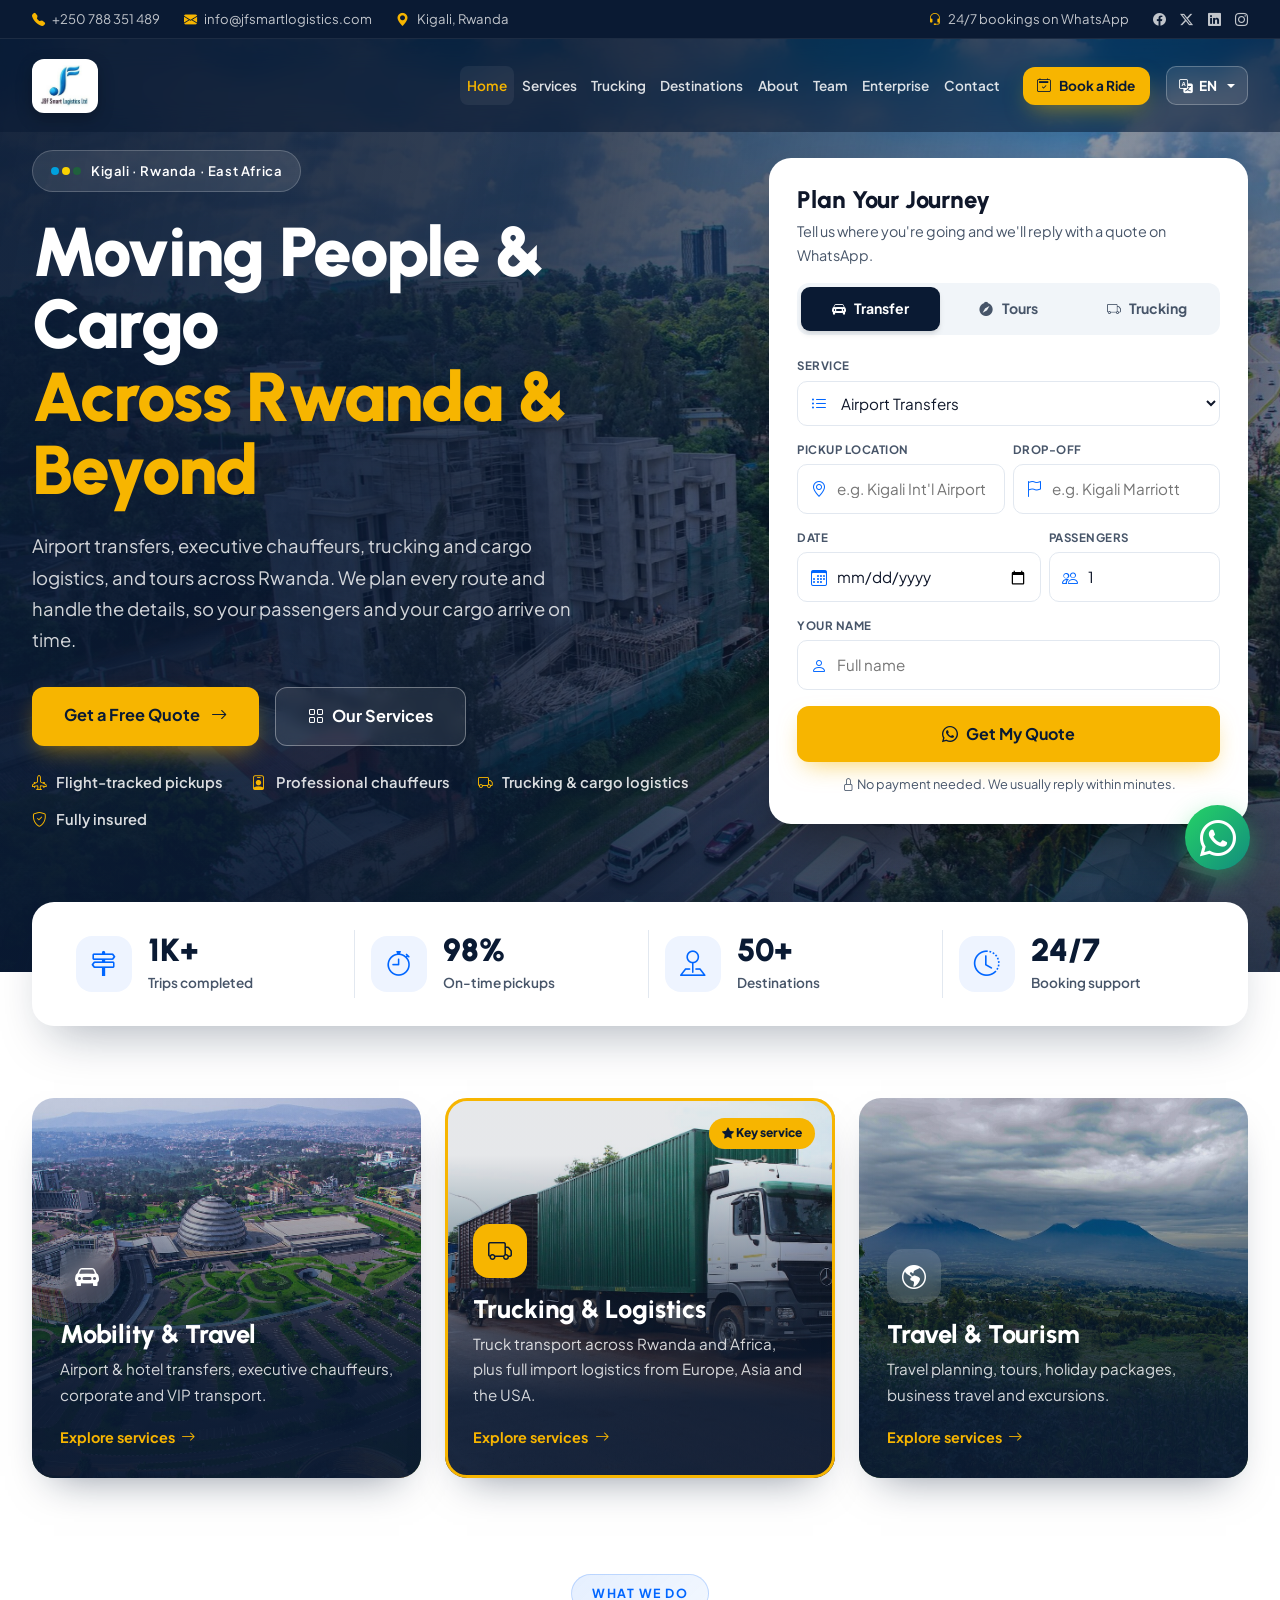
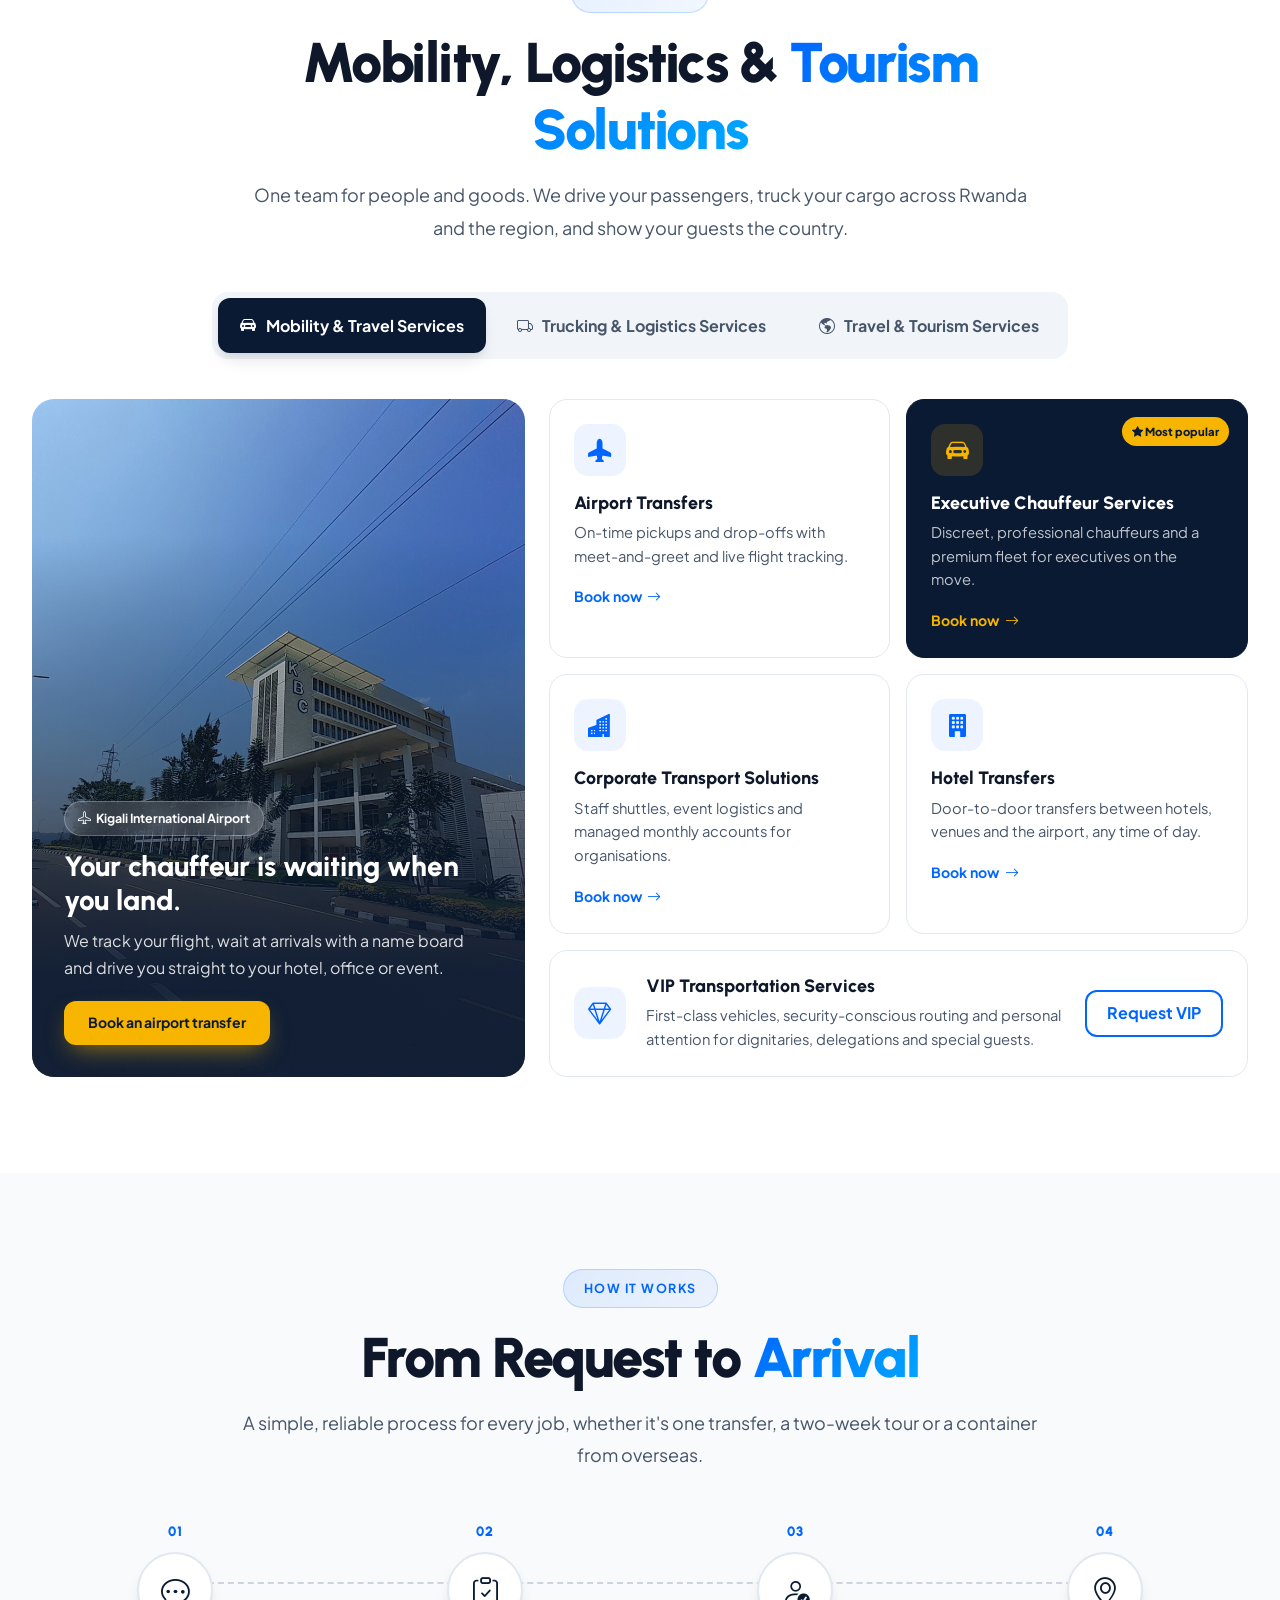
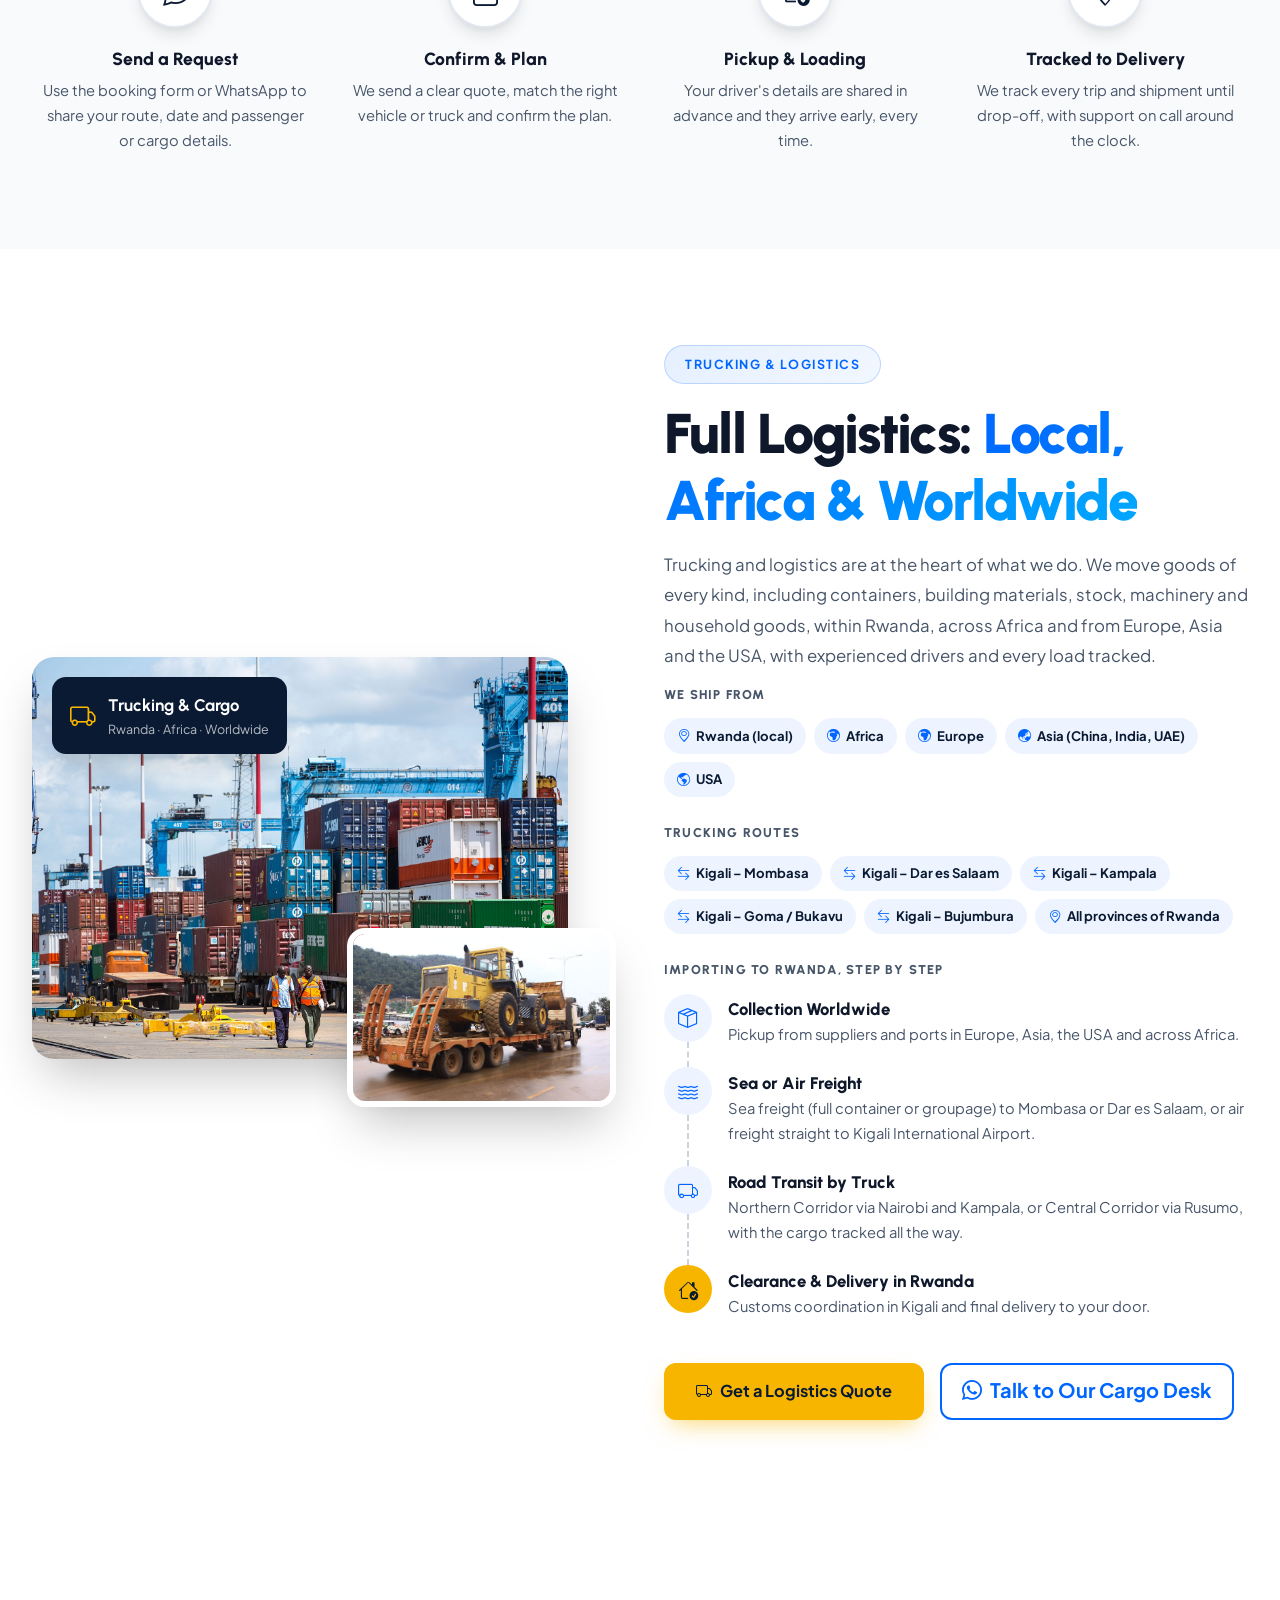
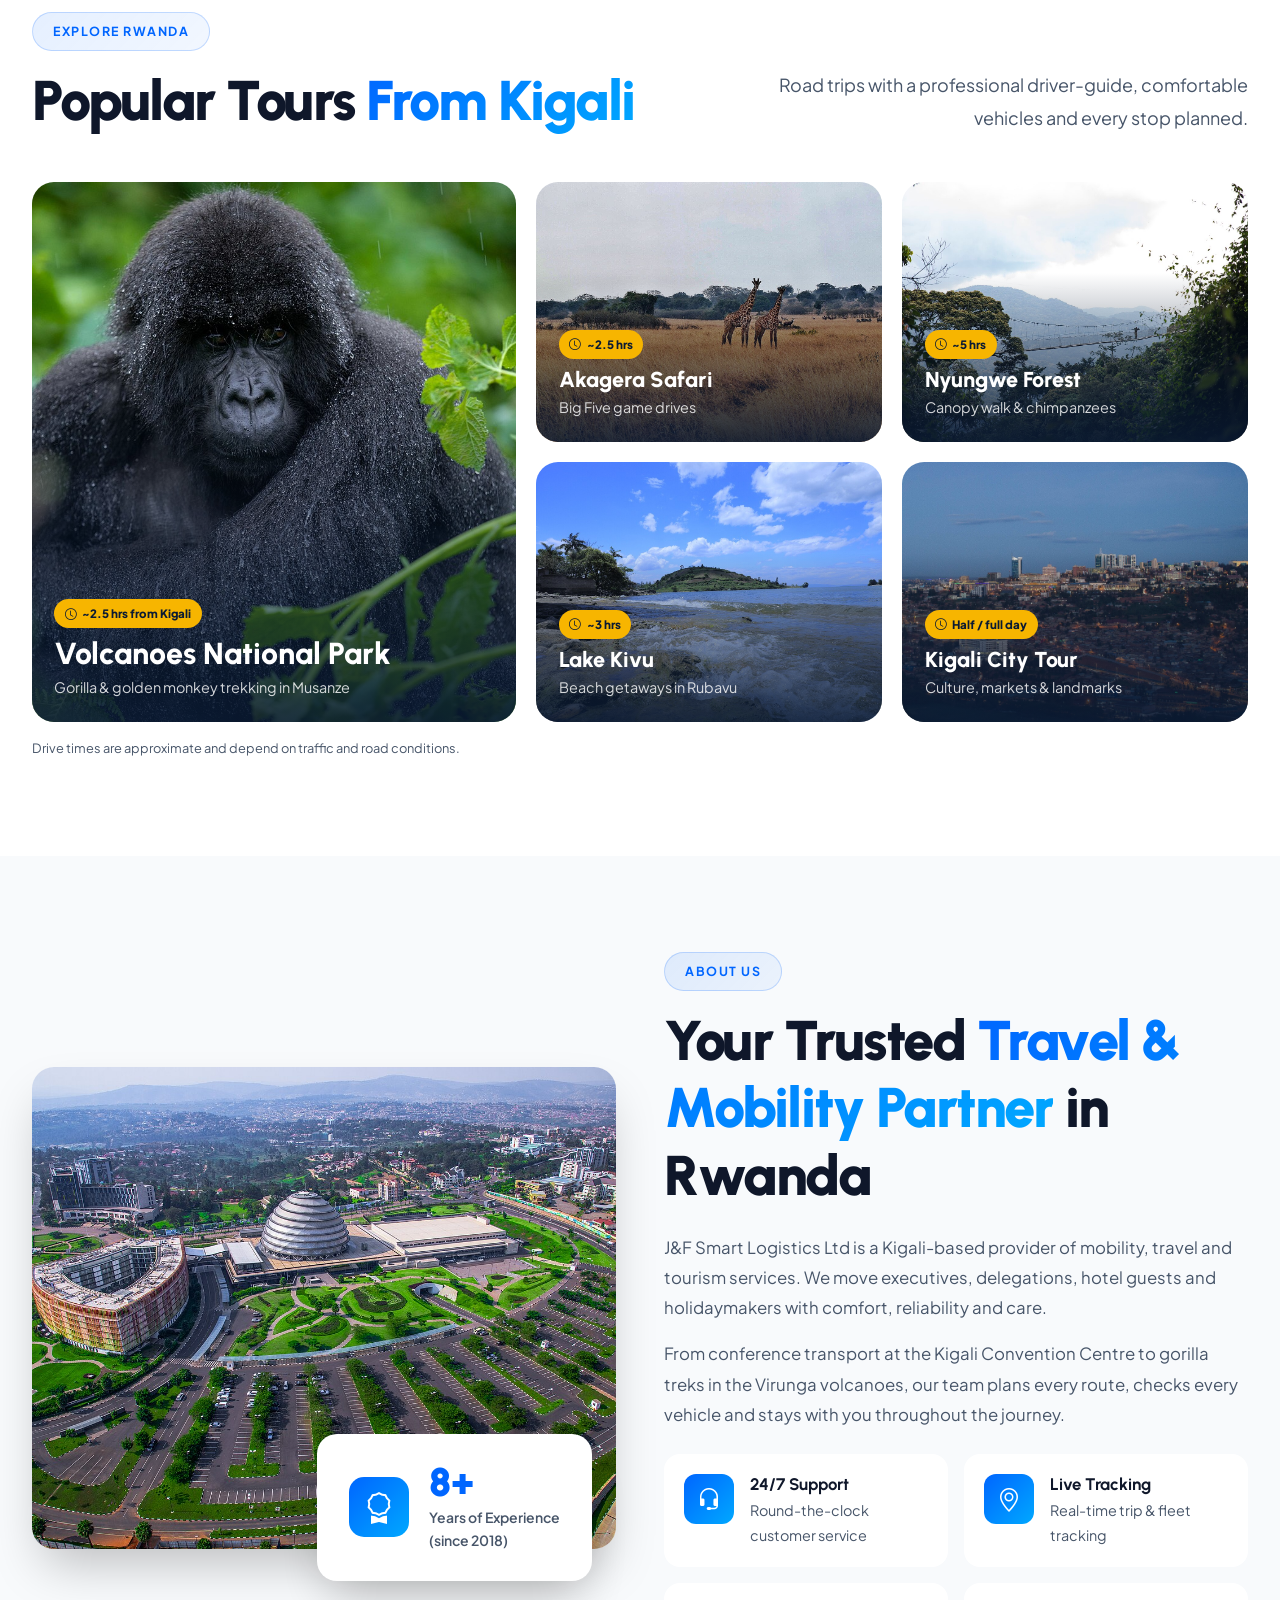
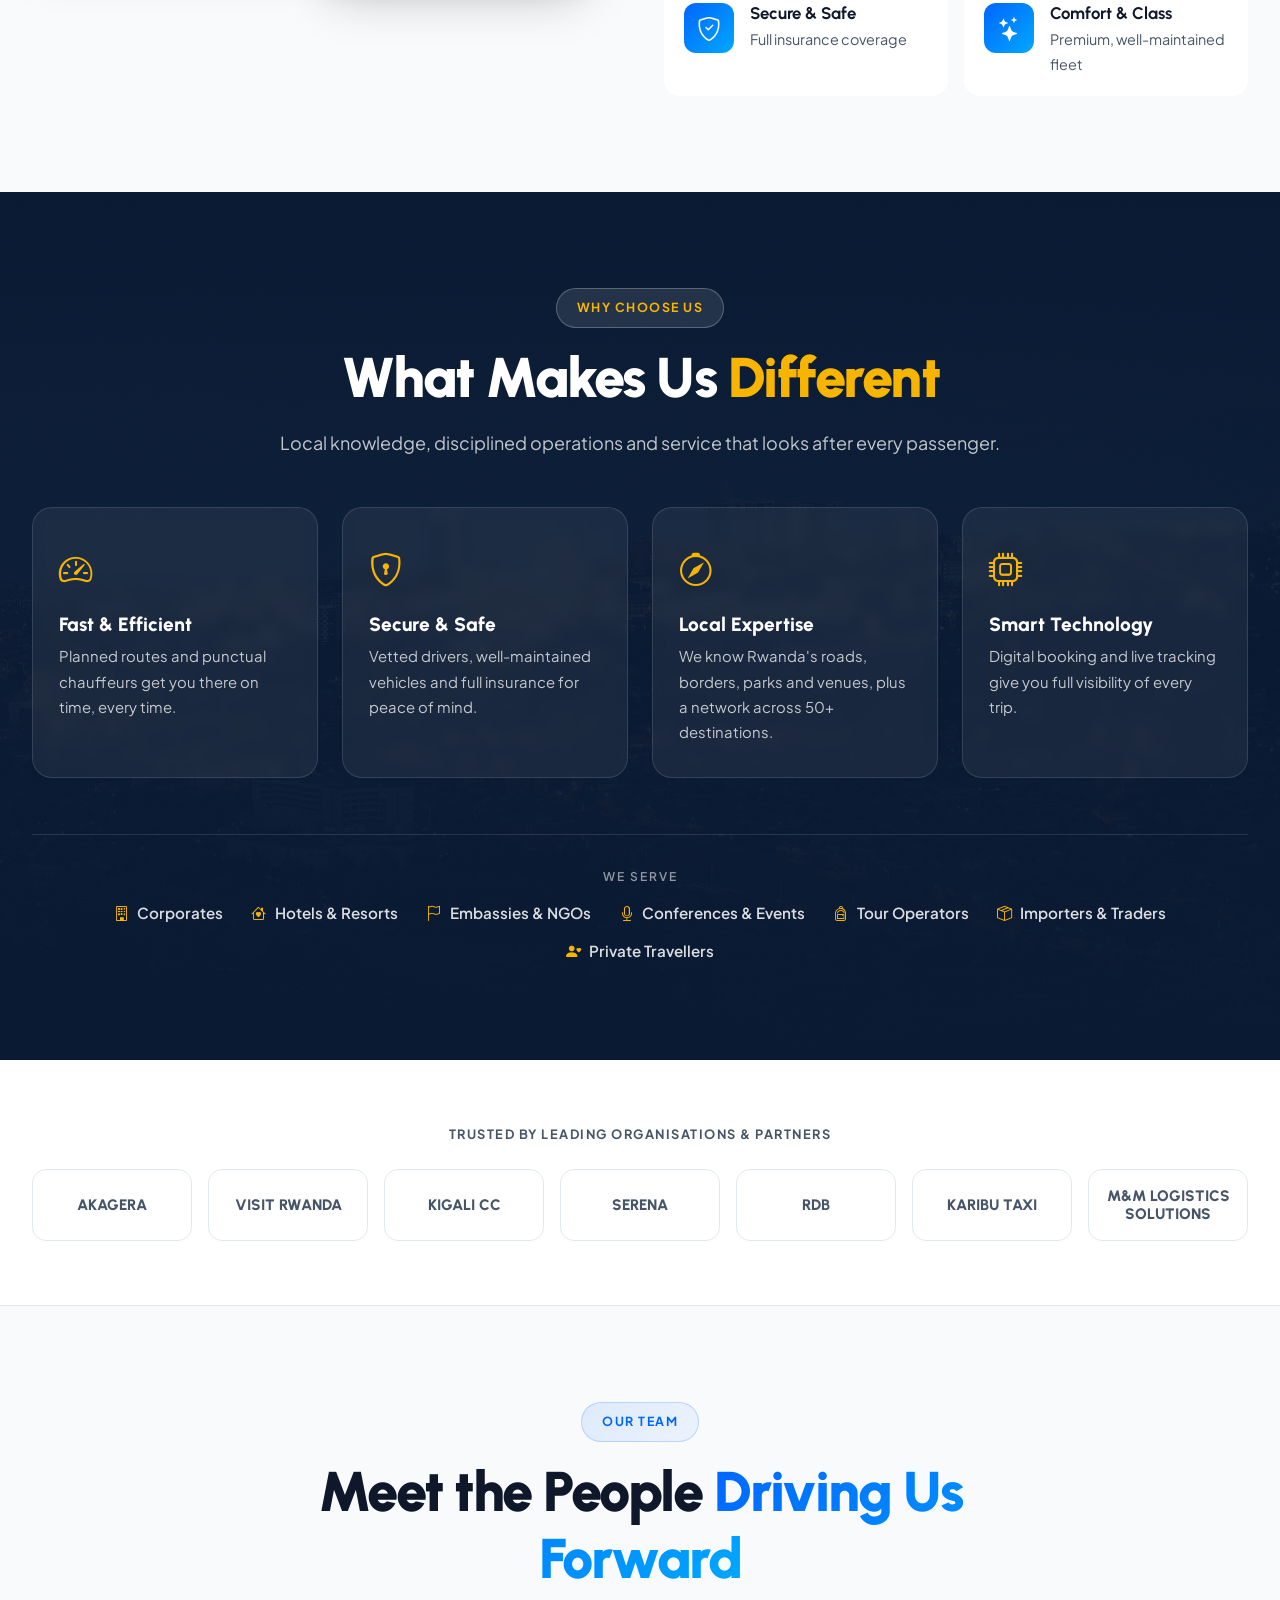
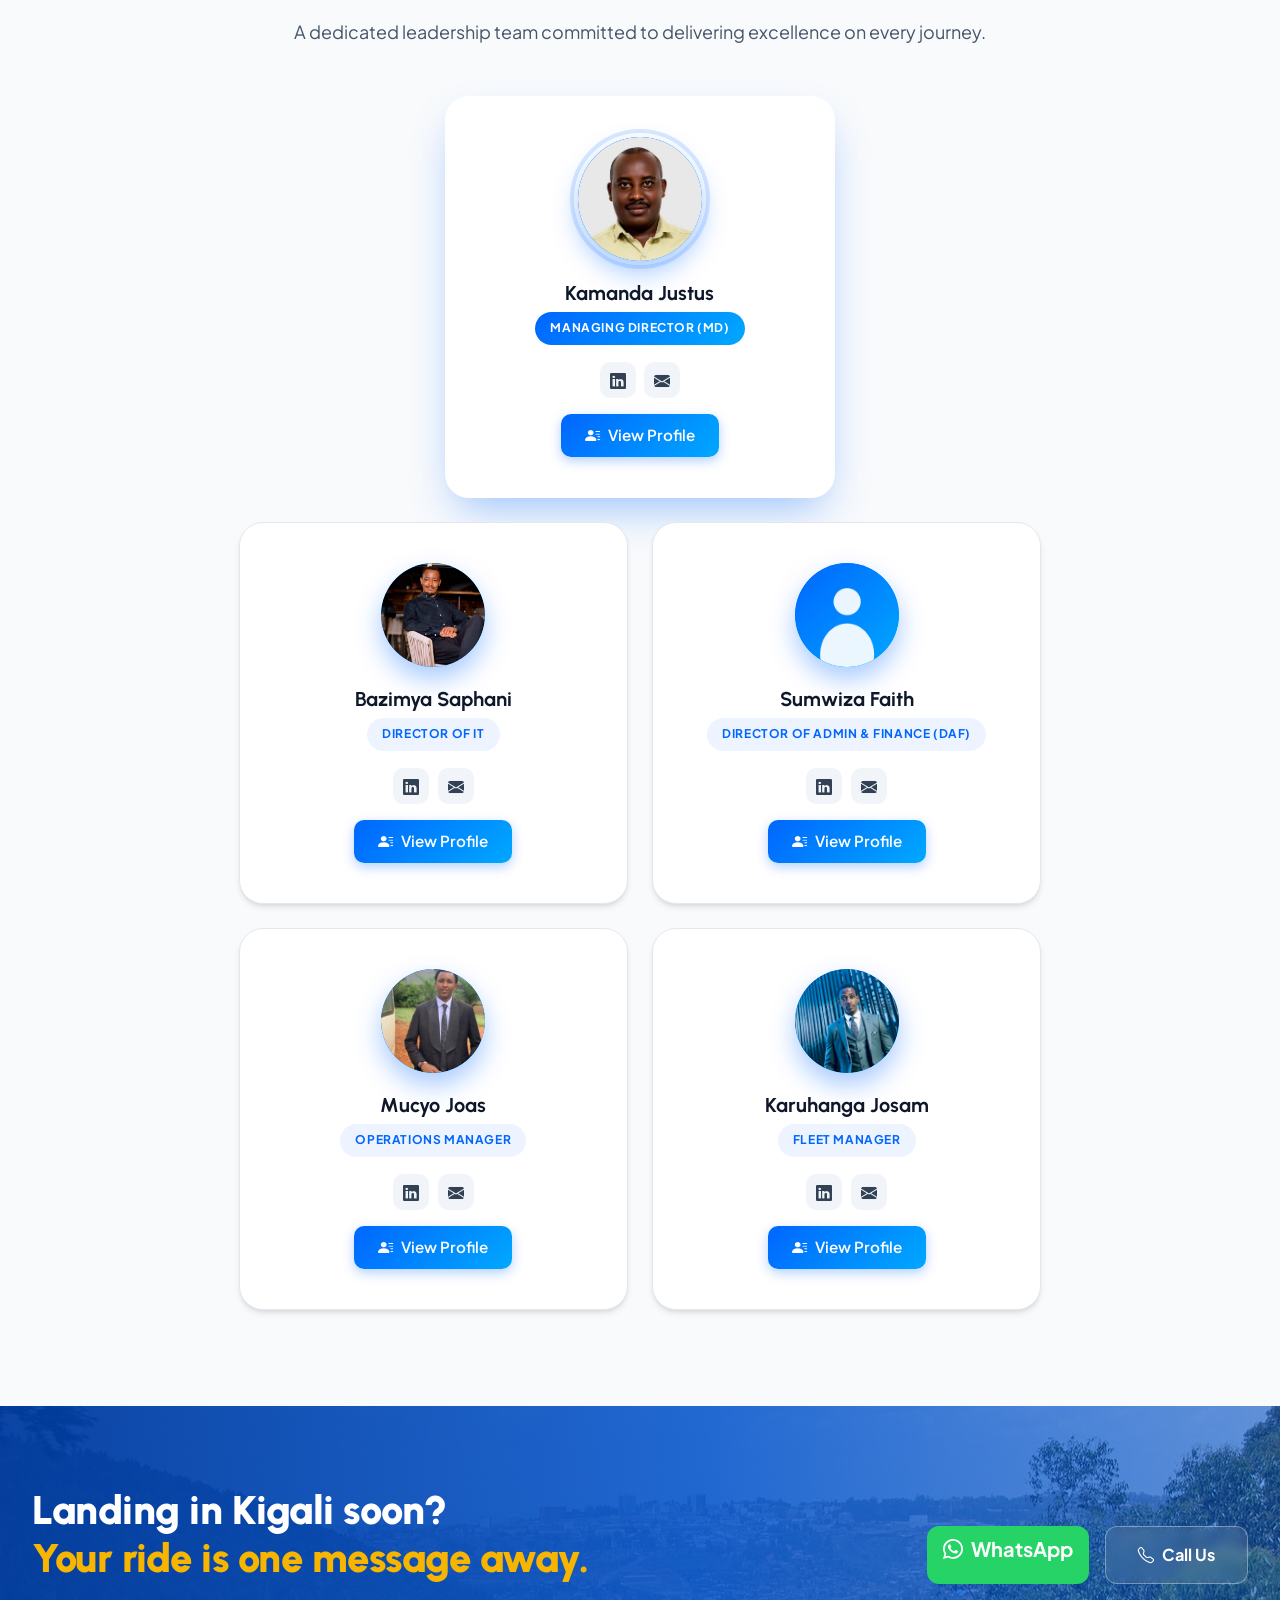
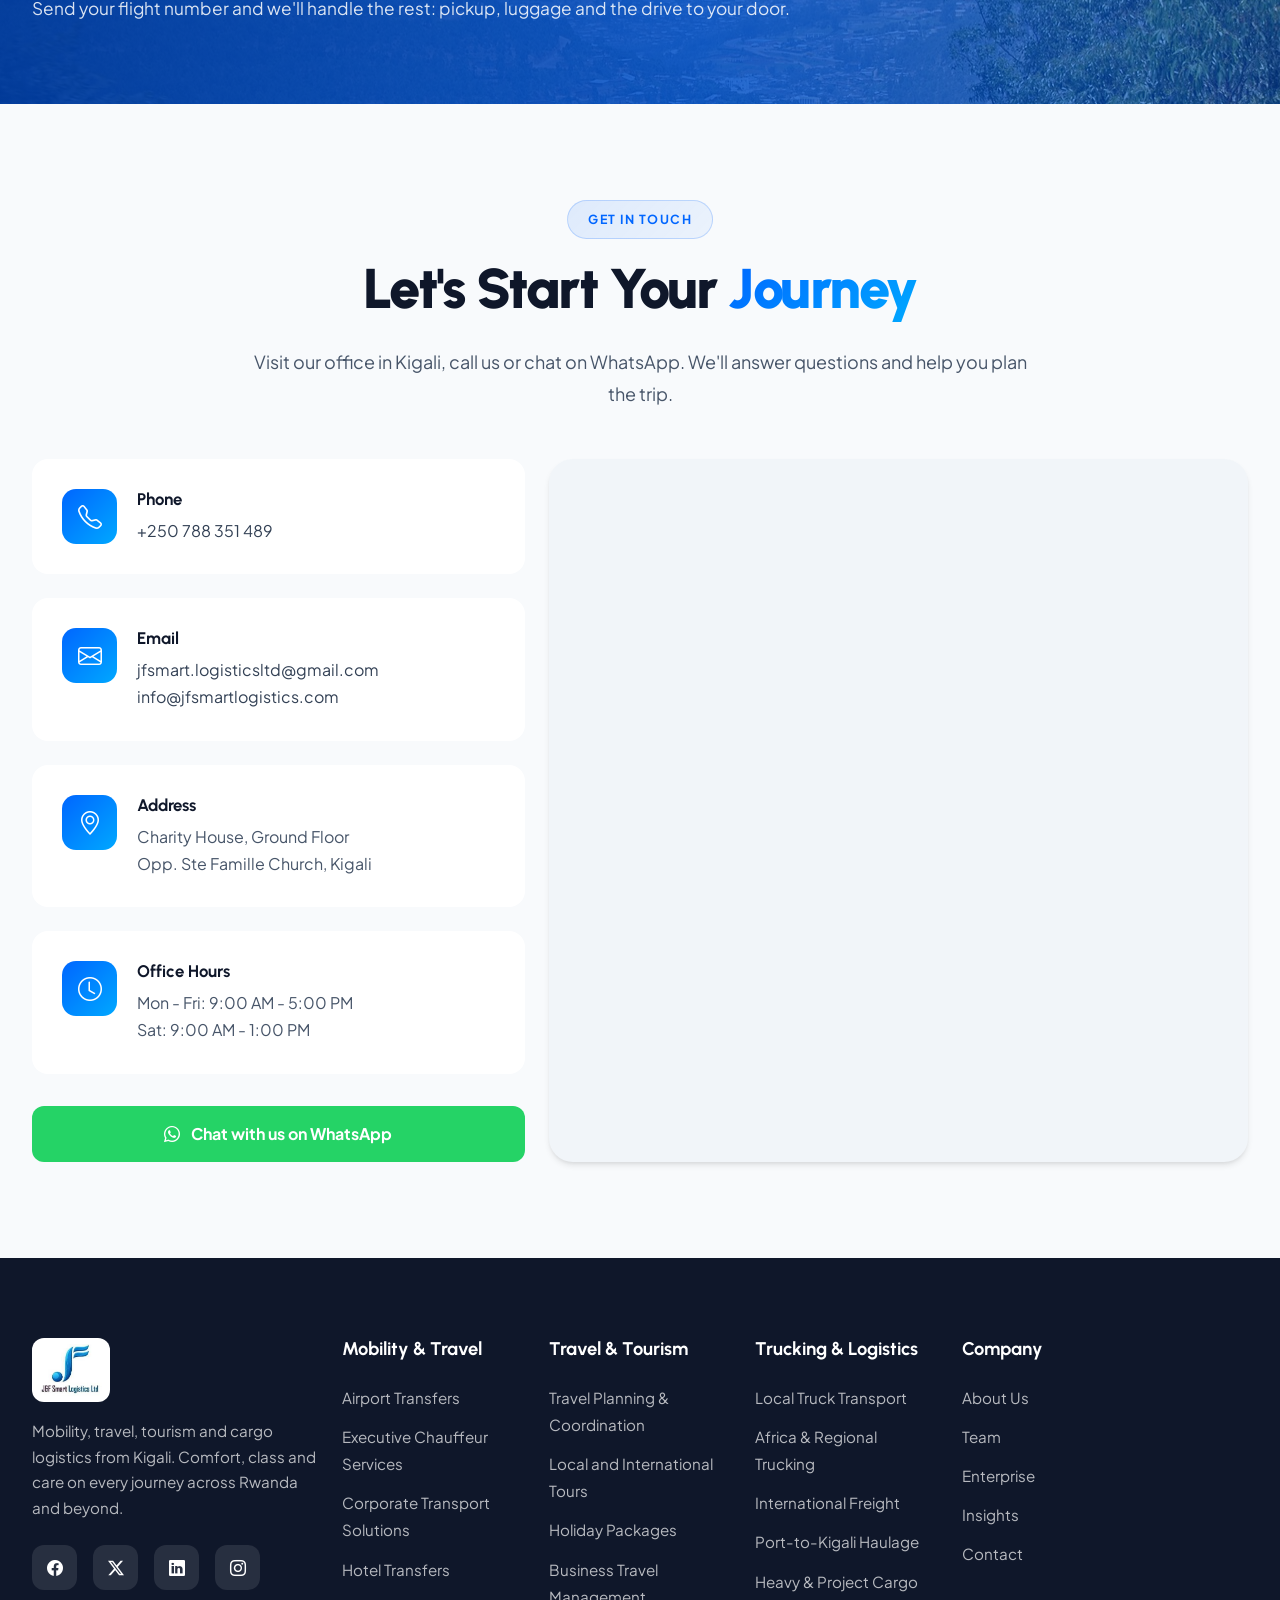
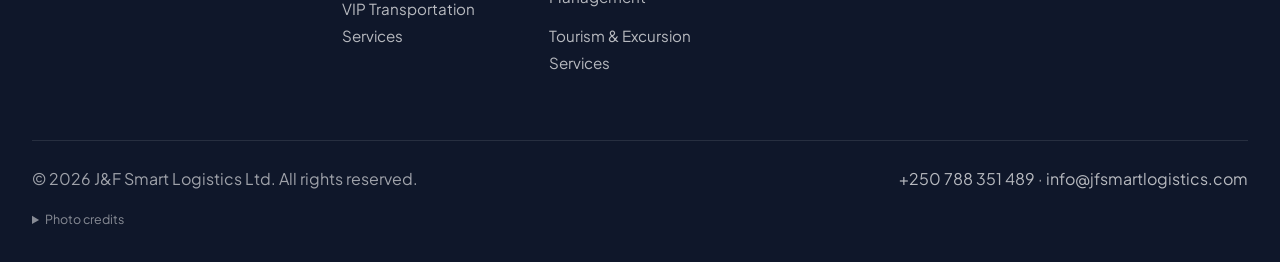
==== commit c23a9c86: "leasedhsi image removed" ====
--- a/index.html
+++ b/index.html
@@ -755,6 +755,22 @@
         </div>
     </section>
 
+    <!-- Partners -->
+    <section class="partners-rw">
+        <div class="container">
+            <p class="partners-title" data-i18n="partners.01">Trusted by leading organisations &amp; partners</p>
+            <div class="partner-row">
+                <div class="partner-tile" data-aos="zoom-in" data-aos-delay="0">AKAGERA</div>
+                <div class="partner-tile" data-aos="zoom-in" data-aos-delay="50">VISIT RWANDA</div>
+                <div class="partner-tile" data-aos="zoom-in" data-aos-delay="100">KIGALI CC</div>
+                <div class="partner-tile" data-aos="zoom-in" data-aos-delay="150">SERENA</div>
+                <div class="partner-tile" data-aos="zoom-in" data-aos-delay="200">RDB</div>
+                <div class="partner-tile" data-aos="zoom-in" data-aos-delay="250">KARIBU TAXI</div>
+                <div class="partner-tile" data-aos="zoom-in" data-aos-delay="300">M&amp;M LOGISTICS SOLUTIONS</div>
+            </div>
+        </div>
+    </section>
+
     <!-- Team -->
     <section id="team" class="team-section section-pad">
         <div class="container">
--- a/home.css
+++ b/home.css
@@ -863,3 +863,39 @@
 html[lang="rw"] .hero-rw-title { font-size: clamp(2.1rem, 4.2vw, 3.5rem); }
 
 .booking-tabs button { white-space: nowrap; }
+
+/* === Partners === */
+.partners-rw { padding: 4rem 0; background: var(--white); border-bottom: 1px solid var(--gray-200); }
+.partners-title {
+    text-align: center;
+    font-weight: 700;
+    font-size: 0.8rem;
+    letter-spacing: 1.5px;
+    text-transform: uppercase;
+    color: var(--gray-600);
+    margin-bottom: 1.5rem;
+}
+.partner-row {
+    display: grid;
+    grid-template-columns: repeat(7, 1fr);
+    gap: 1rem;
+}
+.partner-tile {
+    height: 72px;
+    display: flex;
+    align-items: center;
+    justify-content: center;
+    text-align: center;
+    padding: 0 0.75rem;
+    border: 1px solid var(--gray-200);
+    border-radius: 14px;
+    font-family: var(--font-display);
+    font-weight: 800;
+    font-size: 0.95rem;
+    line-height: 1.2;
+    color: var(--gray-600);
+    transition: var(--transition);
+}
+.partner-tile:hover { color: var(--navy); border-color: var(--accent); box-shadow: var(--shadow-md); }
+@media (max-width: 1199px) { .partner-row { grid-template-columns: repeat(4, 1fr); } }
+@media (max-width: 575px) { .partner-row { grid-template-columns: repeat(2, 1fr); } }
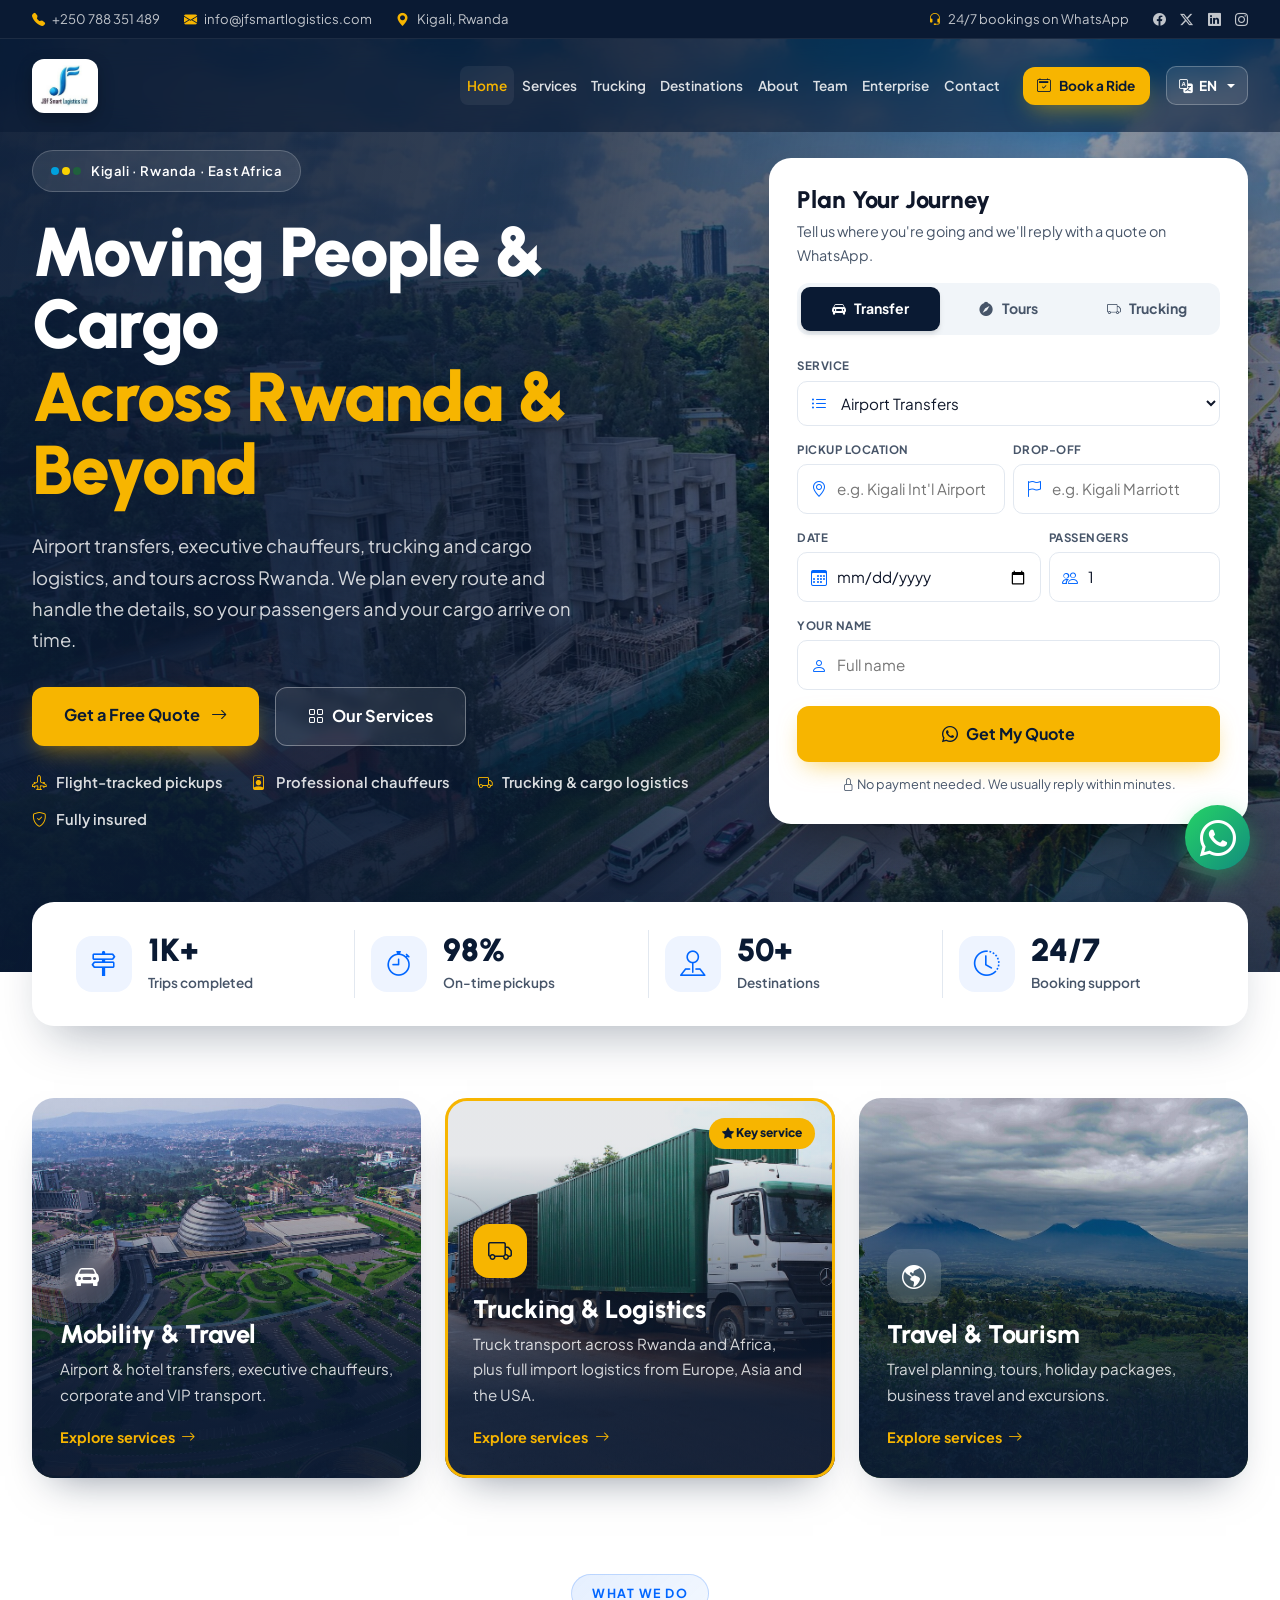
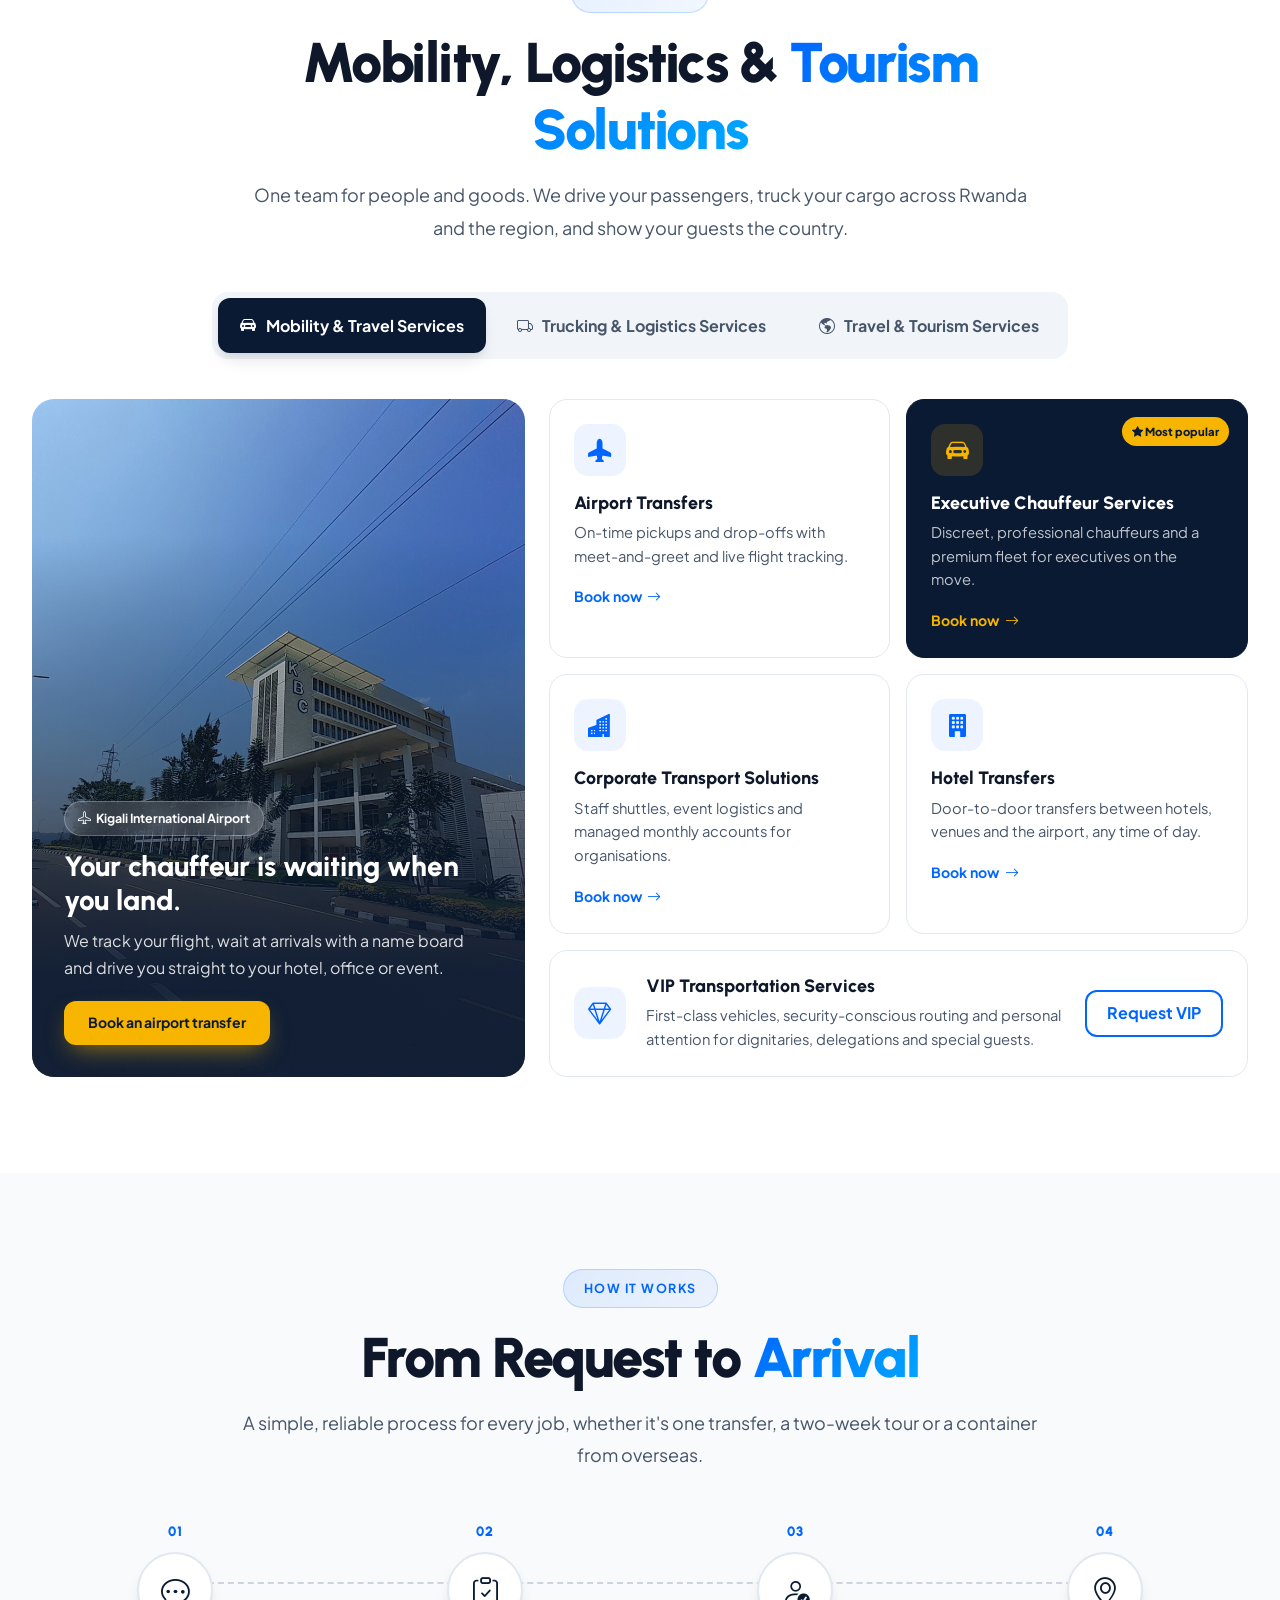
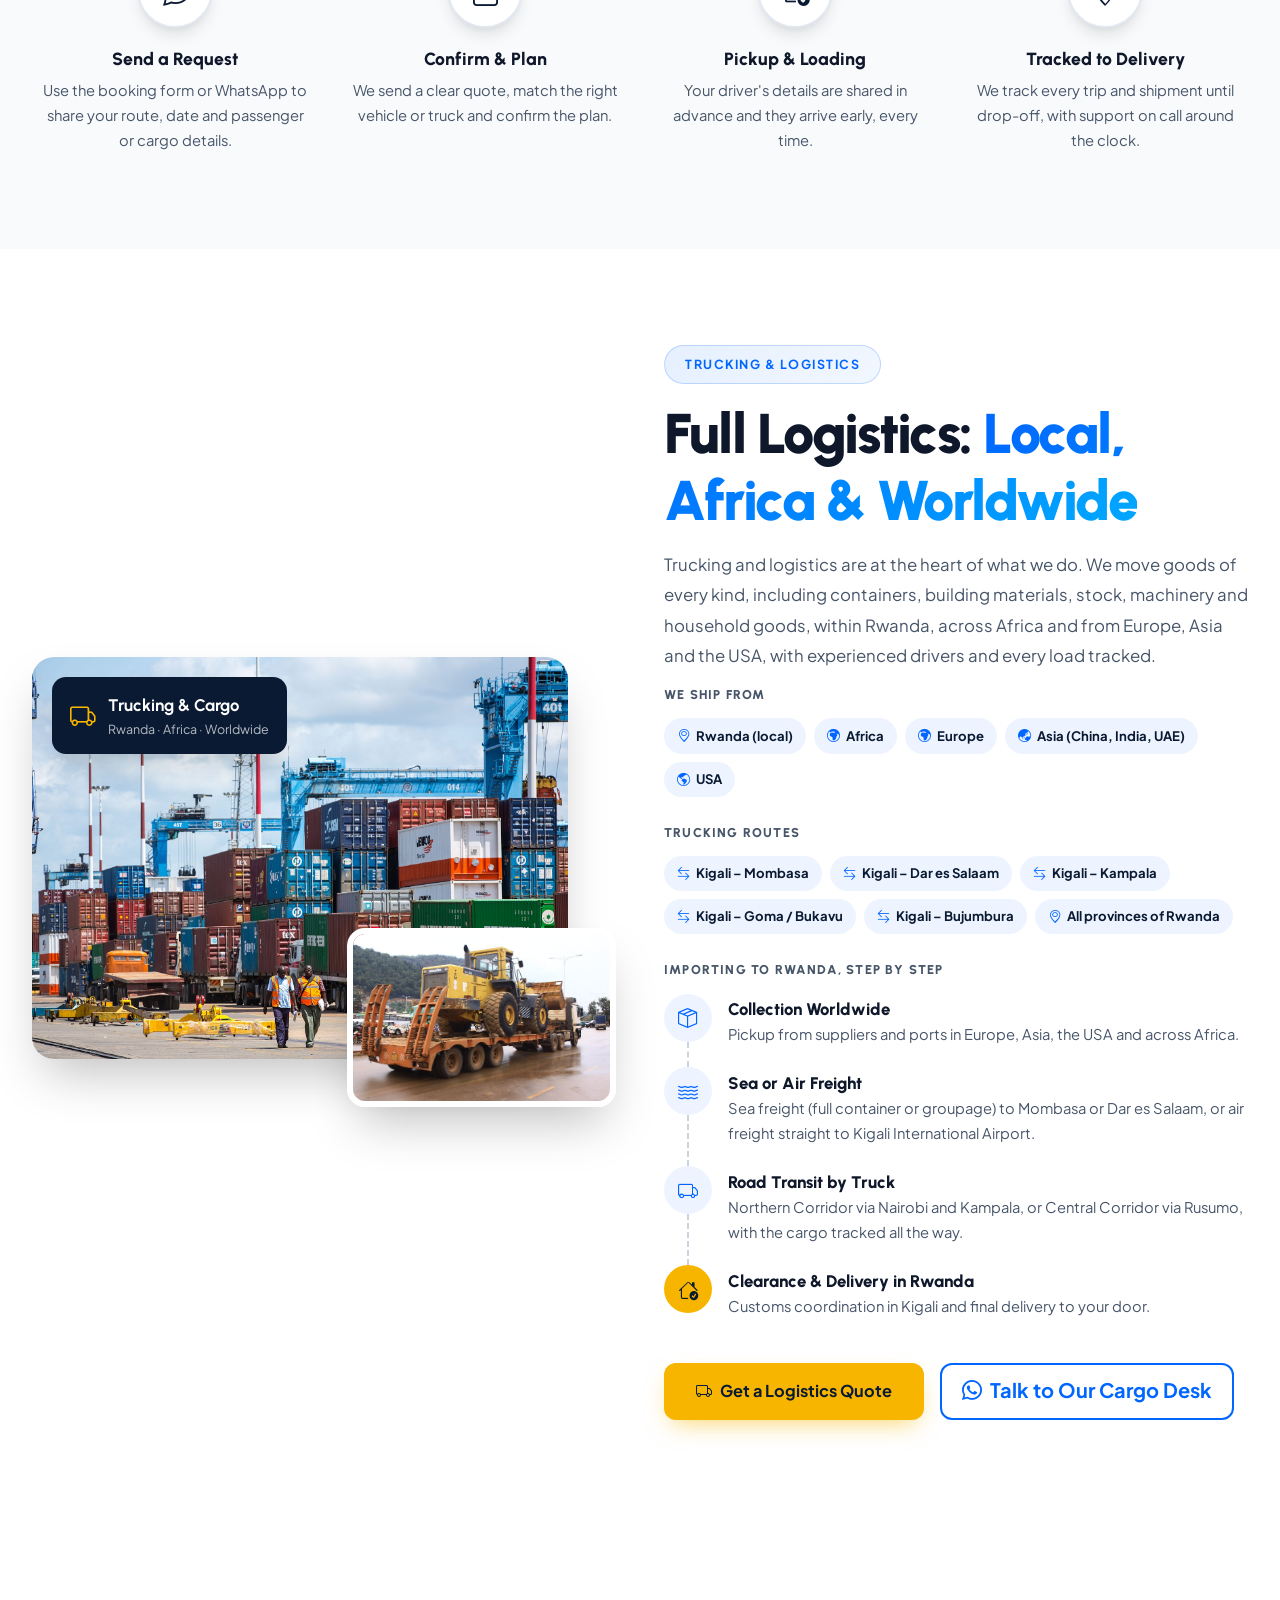
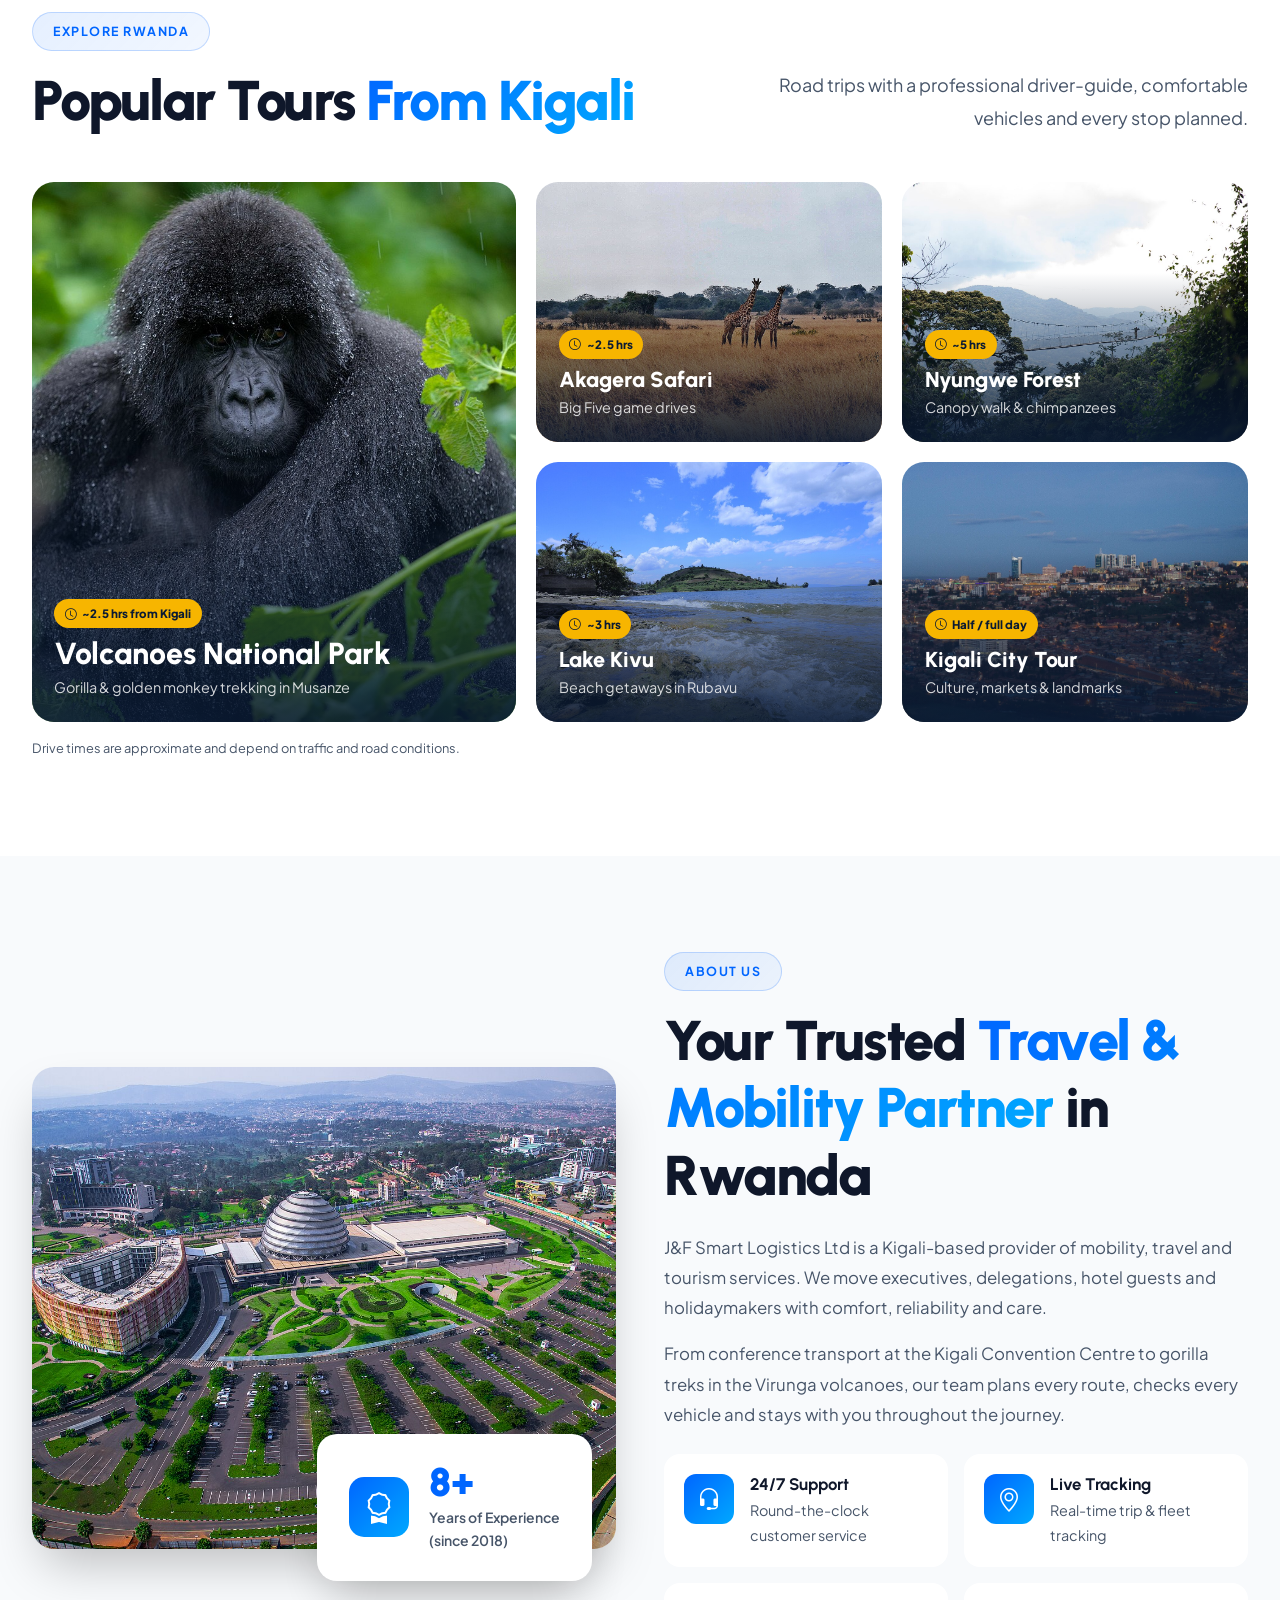
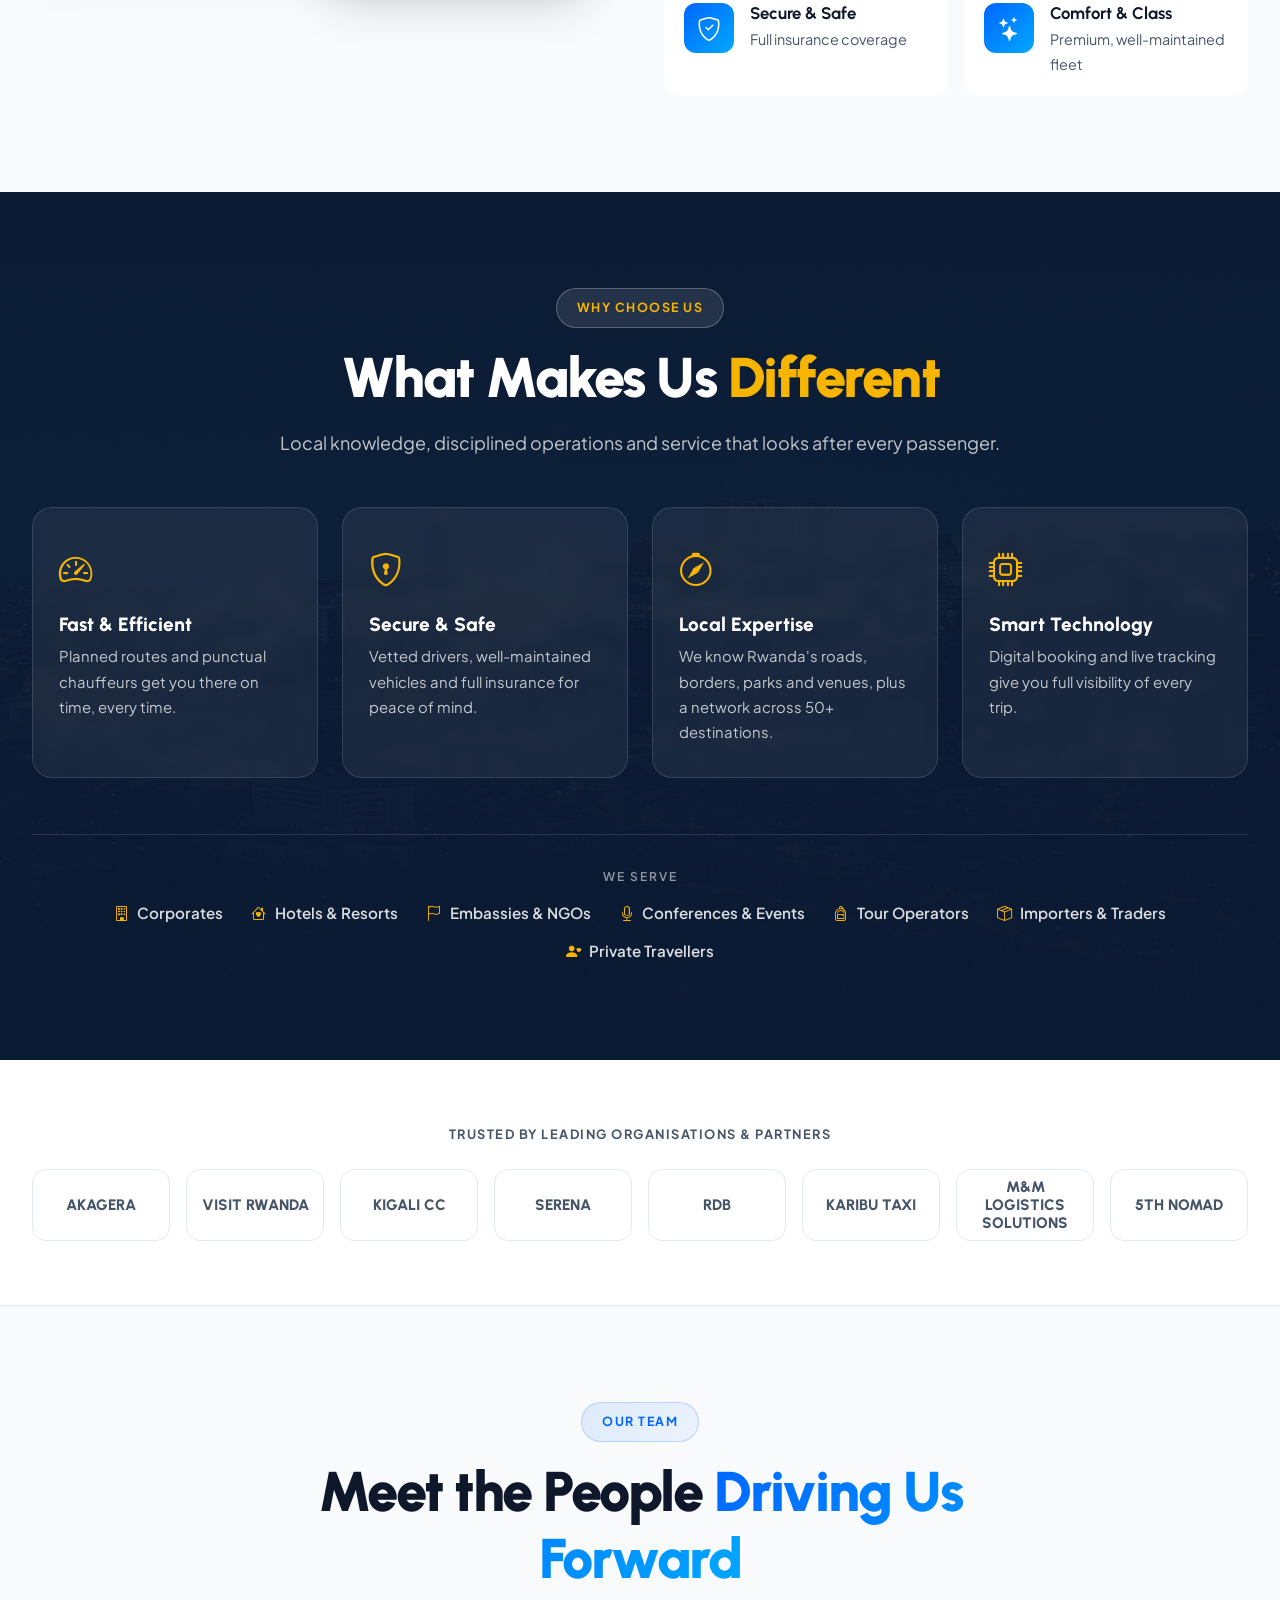
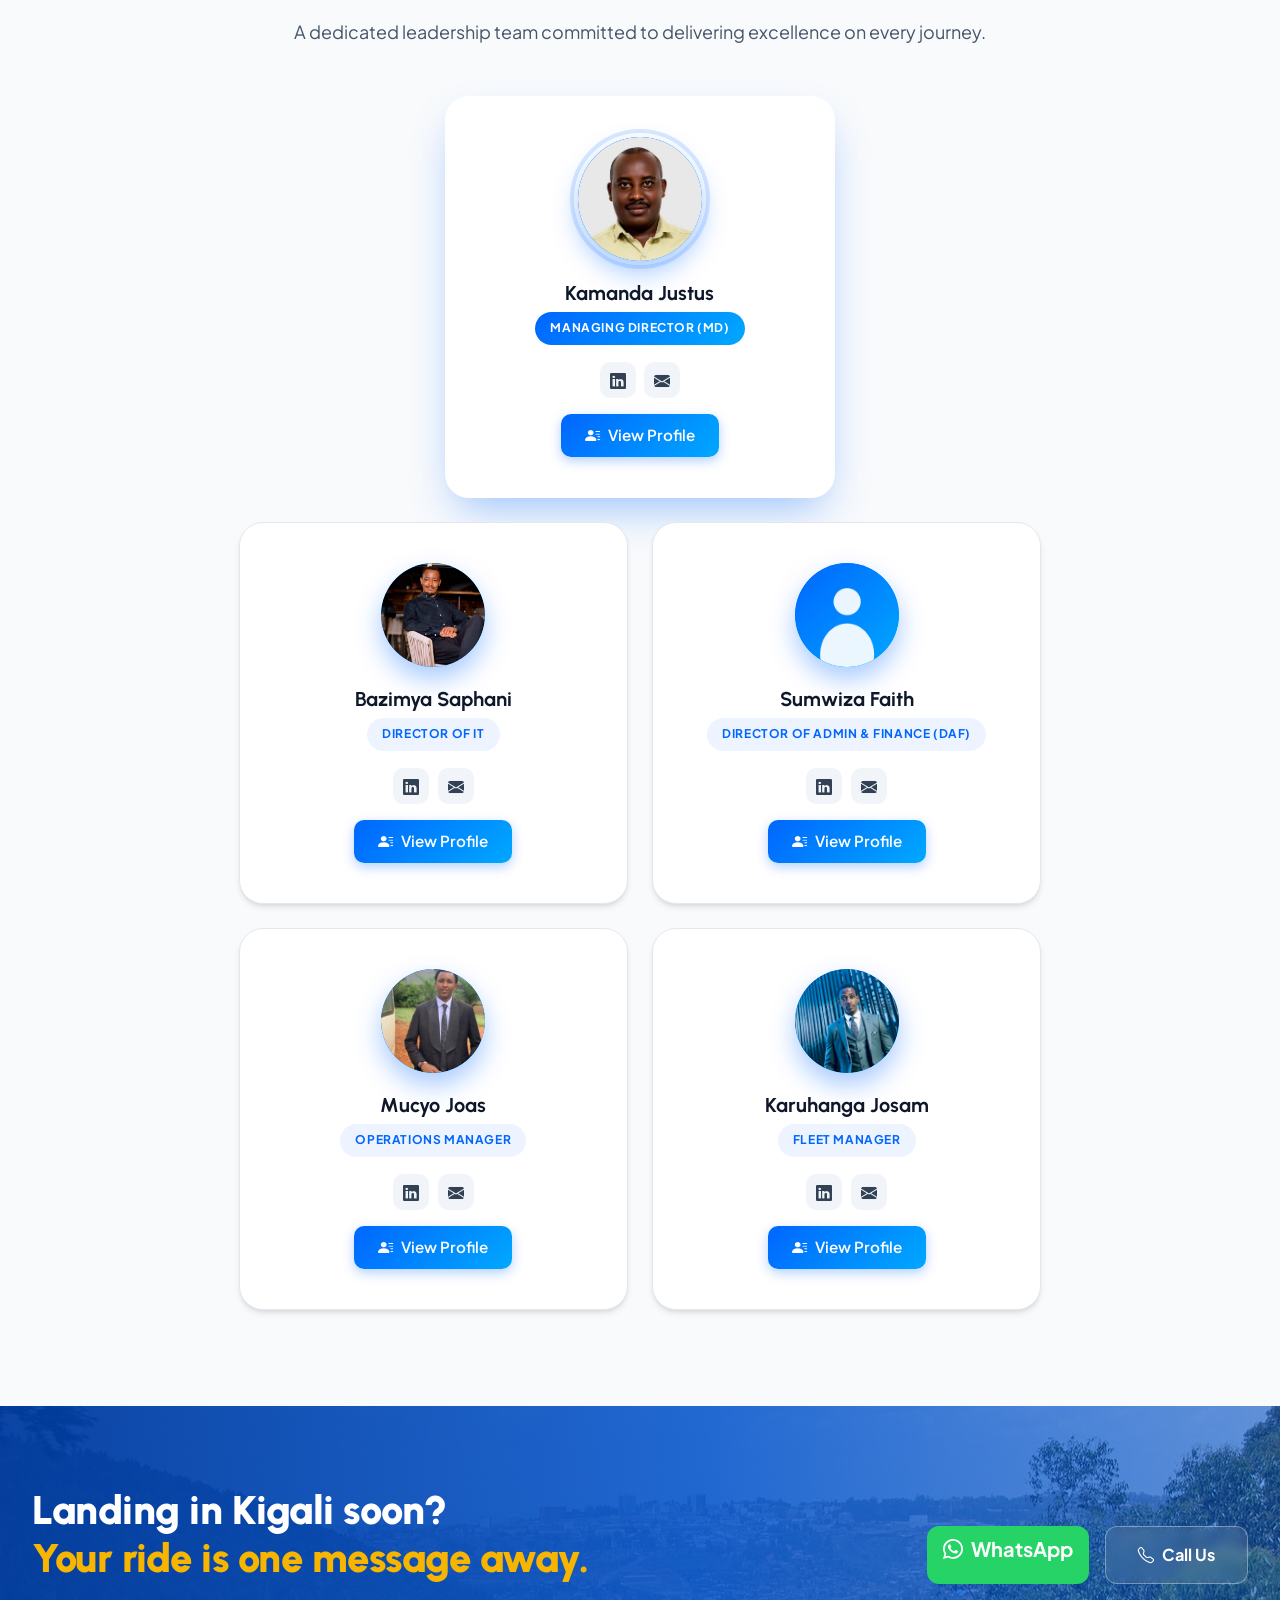
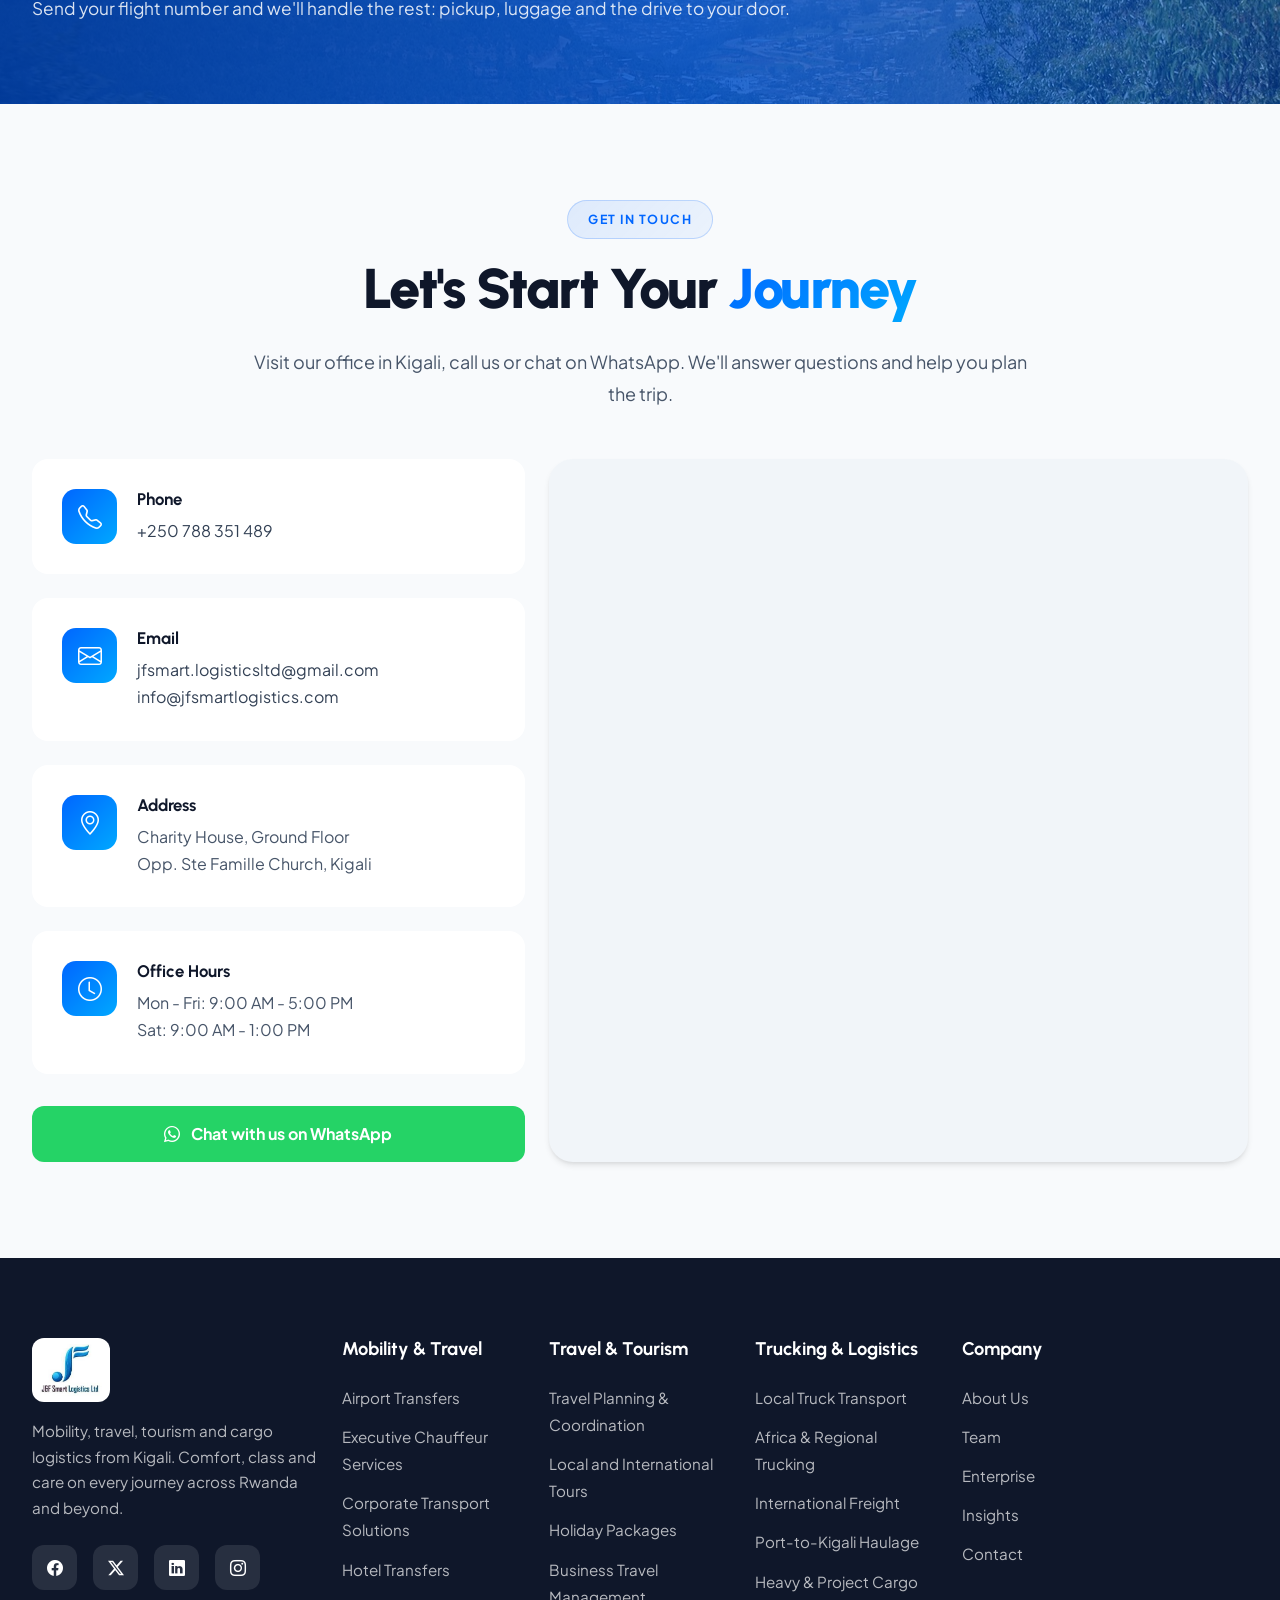
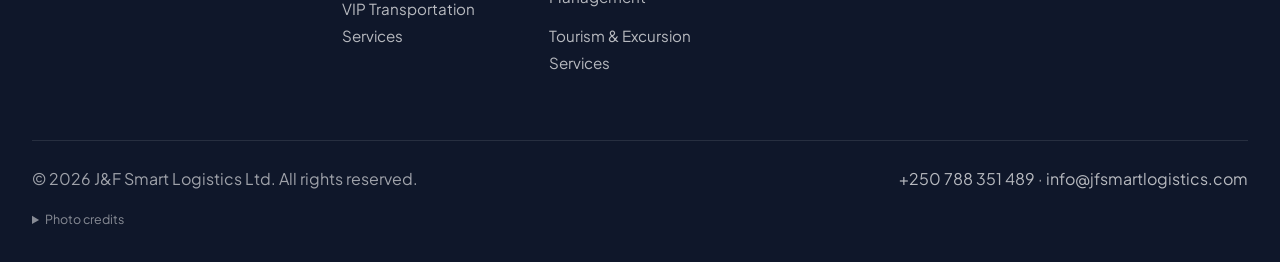
==== commit 7f2b866c: "chnage process of the coporate" ====
--- a/index.html
+++ b/index.html
@@ -63,7 +63,8 @@
                     <ul class="dropdown-menu dropdown-menu-end">
                         <li><a class="dropdown-item" href="?lang=en" data-lang="en">English</a></li>
                         <li><a class="dropdown-item" href="?lang=fr" data-lang="fr">Français</a></li>
-                        <li><a class="dropdown-item" href="?lang=rw" data-lang="rw">Kinyarwanda</a></li>
+                        <li><a class="dropdown-item" href="?lang=es" data-lang="es">Español</a></li>
+                        <li><a class="dropdown-item" href="?lang=zh" data-lang="zh">中文</a></li>
                     </ul>
                 </div>
                 <button class="navbar-toggler" type="button" data-bs-toggle="collapse" data-bs-target="#navbarNav" aria-label="Toggle navigation">
@@ -767,6 +768,7 @@
                 <div class="partner-tile" data-aos="zoom-in" data-aos-delay="200">RDB</div>
                 <div class="partner-tile" data-aos="zoom-in" data-aos-delay="250">KARIBU TAXI</div>
                 <div class="partner-tile" data-aos="zoom-in" data-aos-delay="300">M&amp;M LOGISTICS SOLUTIONS</div>
+                <div class="partner-tile" data-aos="zoom-in" data-aos-delay="350">5TH NOMAD</div>
             </div>
         </div>
     </section>
--- a/home.css
+++ b/home.css
@@ -858,9 +858,19 @@
     .home .navbar-nav .nav-link { padding: 0.5rem 0.45rem !important; font-size: 0.85rem; }
     .home .navbar-nav .btn-accent { padding: 0.55rem 0.9rem; font-size: 0.85rem; }
 }
-/* French and Kinyarwanda headlines run longer than English */
+/* French, Spanish and Chinese headlines run longer than English */
 html[lang="fr"] .hero-rw-title,
-html[lang="rw"] .hero-rw-title { font-size: clamp(2.1rem, 4.2vw, 3.5rem); }
+html[lang="es"] .hero-rw-title,
+html[lang="zh-CN"] .hero-rw-title { font-size: clamp(2.1rem, 4.2vw, 3.5rem); }
+
+/* Chinese: use system CJK fonts and drop the tight Latin letter-spacing */
+html[lang="zh-CN"] body,
+html[lang="zh-CN"] h1, html[lang="zh-CN"] h2, html[lang="zh-CN"] h3,
+html[lang="zh-CN"] h4, html[lang="zh-CN"] h5, html[lang="zh-CN"] h6 {
+    font-family: 'Plus Jakarta Sans', 'PingFang SC', 'Microsoft YaHei', 'Noto Sans SC', 'Hiragino Sans GB', sans-serif;
+}
+html[lang="zh-CN"] .hero-rw-title,
+html[lang="zh-CN"] .section-title { letter-spacing: 0; }
 
 .booking-tabs button { white-space: nowrap; }
 
@@ -877,7 +887,7 @@
 }
 .partner-row {
     display: grid;
-    grid-template-columns: repeat(7, 1fr);
+    grid-template-columns: repeat(8, 1fr);
     gap: 1rem;
 }
 .partner-tile {
